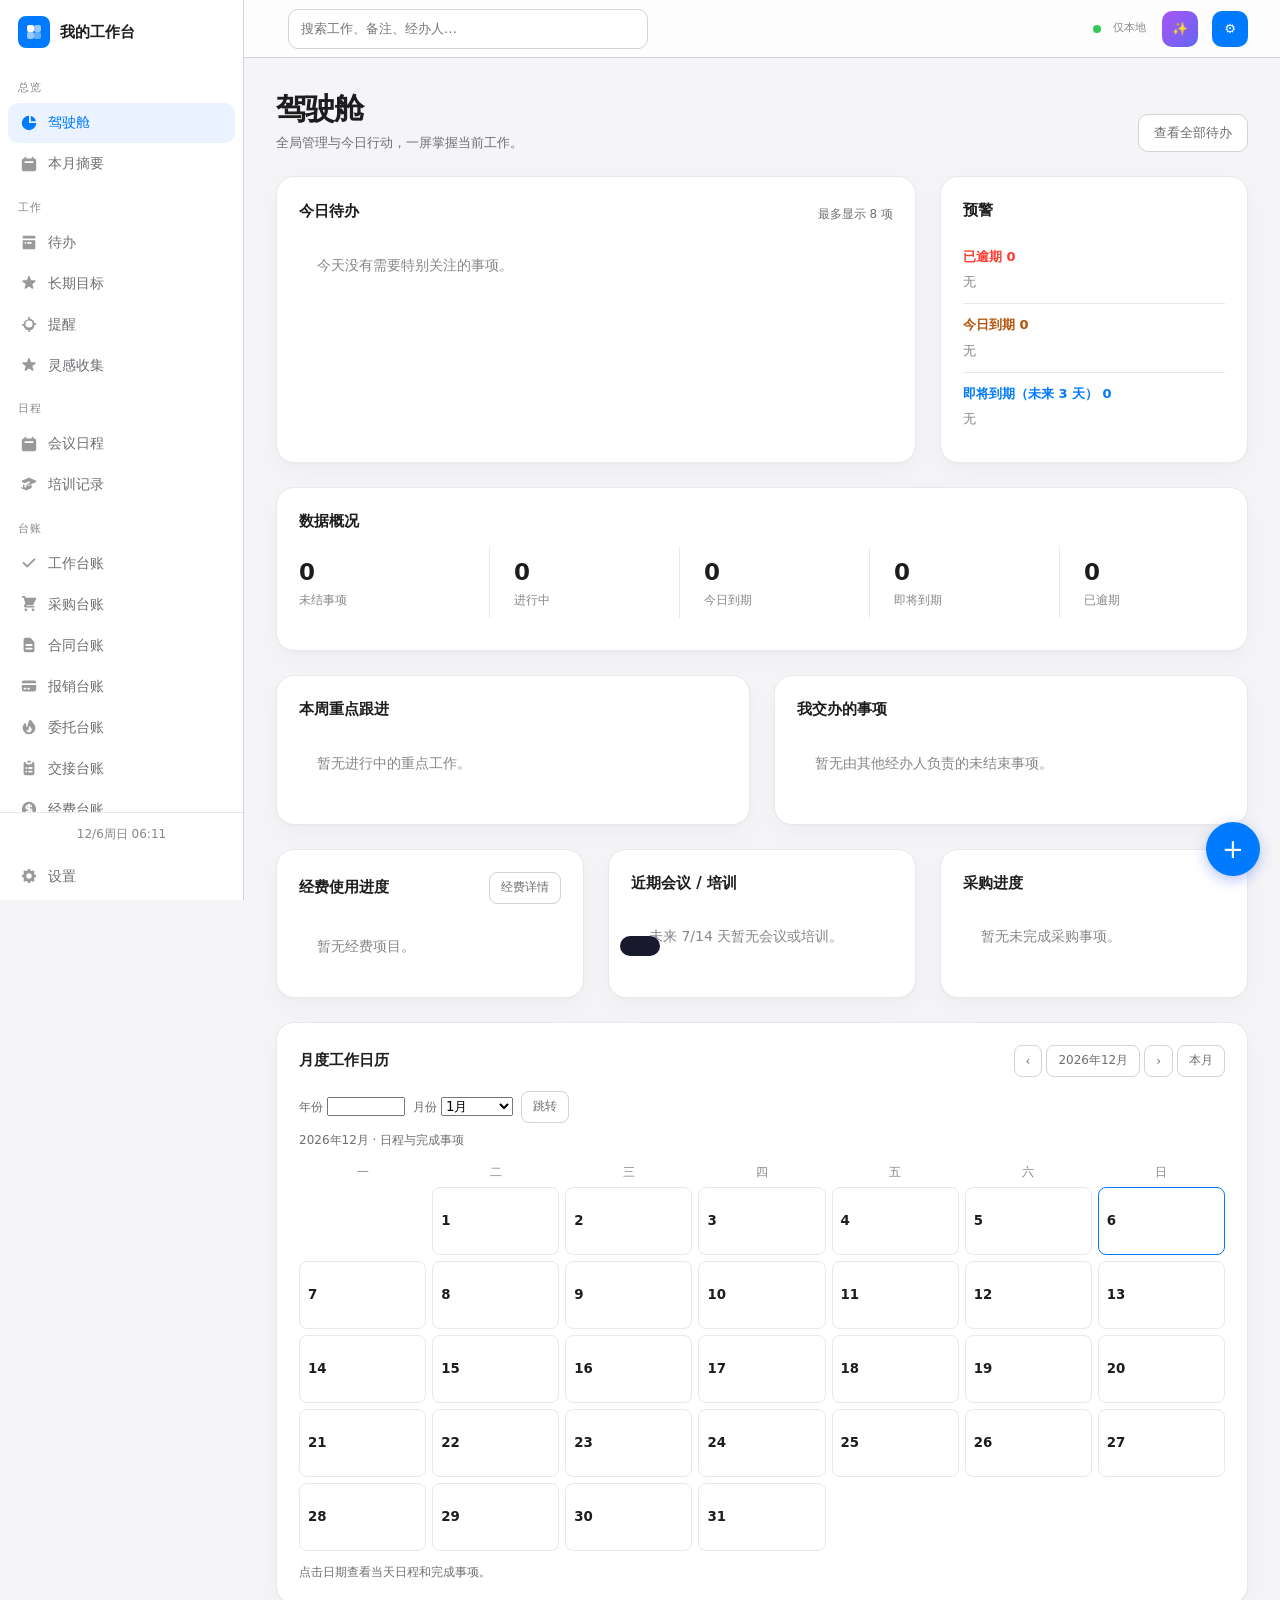
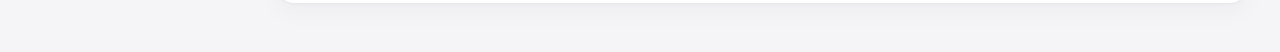
==== index.html @ e1460293 "fix: address configuration acceptance findings" ====
<!DOCTYPE html>
<html lang="zh-CN">
<head>
<meta charset="UTF-8">
<meta name="viewport" content="width=device-width, initial-scale=1.0, maximum-scale=1.0">
<meta name="apple-mobile-web-app-capable" content="yes">
<meta name="apple-mobile-web-app-status-bar-style" content="default">
<meta name="theme-color" content="#3b6bde">
<title>我的工作台</title>
<meta name="description" content="为疾控监督员等公卫基层管理者提供个人工作台——统一管理任务、台账、会议、培训、灵感，消除碎片化工具切换和信息遗漏。">
<link rel="manifest" href="manifest.json">
<link rel="apple-touch-icon" href="icons/icon-192.svg">
<link rel="stylesheet" href="styles/base.css">
<link rel="stylesheet" href="styles/layout.css">
<link rel="stylesheet" href="styles/components.css">
</head>
<body>
<div class="app">

<!-- NAV OVERLAY (mobile) -->
<div class="nav-overlay" id="navOverlay" onclick="closeSidebar()"></div>

<!-- SIDEBAR -->
<aside class="sidebar" id="sidebar">
  <div class="logo">
    <div class="logo-icon">
      <svg width="18" height="18" viewBox="0 0 18 18" fill="none"><rect x="2" y="2" width="7" height="7" rx="2" fill="#fff"/><rect x="9" y="2" width="7" height="7" rx="2" fill="rgba(255,255,255,.6)"/><rect x="2" y="9" width="7" height="7" rx="2" fill="rgba(255,255,255,.6)"/><rect x="9" y="9" width="7" height="7" rx="2" fill="rgba(255,255,255,.4)"/></svg>
    </div>
    <span class="logo-text">我的工作台</span>
  </div>

  <nav style="flex:1;overflow-y:auto;padding-bottom:8px">
    <div class="nav-section">总览</div>
    <div class="nav-item active" onclick="navigate('dashboard',this)">
      <svg class="nav-icon" viewBox="0 0 20 20" fill="currentColor"><path d="M2 10a8 8 0 018-8v8h8a8 8 0 11-16 0z"/><path d="M12 2.252A8.014 8.014 0 0117.748 8H12V2.252z"/></svg>
      驾驶舱
    </div>
    <div class="nav-item" onclick="navigate('monthly-summary',this)">
      <svg class="nav-icon" viewBox="0 0 20 20" fill="currentColor"><path fill-rule="evenodd" d="M6 2a1 1 0 00-1 1v1H4a2 2 0 00-2 2v10a2 2 0 002 2h12a2 2 0 002-2V6a2 2 0 00-2-2h-1V3a1 1 0 10-2 0v1H7V3a1 1 0 00-1-1zm0 5a1 1 0 000 2h8a1 1 0 100-2H6z" clip-rule="evenodd"/></svg>
      本月摘要
    </div>

    <div class="nav-section">工作</div>
    <div class="nav-item" onclick="navigate('待办',this)">
      <svg class="nav-icon" viewBox="0 0 20 20" fill="currentColor"><path fill-rule="evenodd" d="M3 4a1 1 0 011-1h12a1 1 0 011 1v2H3V4zm0 4h14v9a1 1 0 01-1 1H4a1 1 0 01-1-1V8zm3 2a1 1 0 100 2h.01a1 1 0 100-2H6zm3 0a1 1 0 100 2h3a1 1 0 100-2h-3z" clip-rule="evenodd"/></svg>
      待办
      <span class="nav-badge" id="todoActiveCount" style="display:none">0</span>
    </div>
    <div class="nav-item" onclick="navigate('长期目标',this)">
      <svg class="nav-icon" viewBox="0 0 20 20" fill="currentColor"><path d="M9.049 2.927c.3-.921 1.603-.921 1.902 0l1.07 3.292a1 1 0 00.95.69h3.462c.969 0 1.371 1.24.588 1.81l-2.8 2.034a1 1 0 00-.364 1.118l1.07 3.292c.3.921-.755 1.688-1.54 1.118l-2.8-2.034a1 1 0 00-1.175 0l-2.8 2.034c-.784.57-1.838-.197-1.539-1.118l1.07-3.292a1 1 0 00-.364-1.118L2.98 8.72c-.783-.57-.38-1.81.588-1.81h3.461a1 1 0 00.951-.69l1.07-3.292z"/></svg>
      长期目标
      <span class="nav-badge" id="goalActiveCount" style="display:none">0</span>
    </div>
    <div class="nav-item" onclick="navigate('提醒',this)">
      <svg class="nav-icon" viewBox="0 0 20 20" fill="currentColor"><path fill-rule="evenodd" d="M10 2a1 1 0 011 1v1.07a6 6 0 014.93 4.93H17a1 1 0 110 2h-1.07A6 6 0 0111 16.93V18a1 1 0 11-2 0v-1.07A6 6 0 014.07 12H3a1 1 0 110-2h1.07A6 6 0 019 5.07V3a1 1 0 011-1zm0 4a4 4 0 100 8 4 4 0 000-8z" clip-rule="evenodd"/></svg>
      提醒
      <span class="nav-badge" id="remindCount" style="display:none">0</span>
    </div>
    <div class="nav-item" onclick="navigate('inspiration',this)">
      <svg class="nav-icon" viewBox="0 0 20 20" fill="currentColor"><path d="M9.049 2.927c.3-.921 1.603-.921 1.902 0l1.07 3.292a1 1 0 00.95.69h3.462c.969 0 1.371 1.24.588 1.81l-2.8 2.034a1 1 0 00-.364 1.118l1.07 3.292c.3.921-.755 1.688-1.54 1.118l-2.8-2.034a1 1 0 00-1.175 0l-2.8 2.034c-.784.57-1.838-.197-1.539-1.118l1.07-3.292a1 1 0 00-.364-1.118L2.98 8.72c-.783-.57-.38-1.81.588-1.81h3.461a1 1 0 00.951-.69l1.07-3.292z"/></svg>
      灵感收集
    </div>

    <div class="nav-section">日程</div>
    <div class="nav-item" onclick="navigate('meeting',this)">
      <svg class="nav-icon" viewBox="0 0 20 20" fill="currentColor"><path fill-rule="evenodd" d="M6 2a1 1 0 00-1 1v1H4a2 2 0 00-2 2v10a2 2 0 002 2h12a2 2 0 002-2V6a2 2 0 00-2-2h-1V3a1 1 0 10-2 0v1H7V3a1 1 0 00-1-1zm0 5a1 1 0 000 2h8a1 1 0 100-2H6z" clip-rule="evenodd"/></svg>
      会议日程
    </div>
    <div class="nav-item" onclick="navigate('training',this)">
      <svg class="nav-icon" viewBox="0 0 20 20" fill="currentColor"><path d="M10.394 2.08a1 1 0 00-.788 0l-7 3a1 1 0 000 1.84L5.25 8.051a.999.999 0 01.356-.257l4-1.714a1 1 0 11.788 1.838L7.667 9.088l1.94.831a1 1 0 00.787 0l7-3a1 1 0 000-1.838l-7-3zM3.31 9.397L5 10.12v4.102a8.969 8.969 0 00-1.05-.174 1 1 0 01-.89-.987 1 1 0 01.25-.663zM7 12.818v-3.12l2.606 1.116a1 1 0 00.788 0L13 9.698v3.12a1 1 0 01-.606.922l-5 2.143a1 1 0 01-.788 0l-5-2.143a1 1 0 01-.606-.922z" clip-rule="evenodd"/></svg>
      培训记录
    </div>
    <div class="nav-section">台账</div>
    <div class="nav-item" onclick="navigate('todo',this)">
      <svg class="nav-icon" viewBox="0 0 20 20" fill="currentColor"><path fill-rule="evenodd" d="M16.707 5.293a1 1 0 010 1.414l-8 8a1 1 0 01-1.414 0l-4-4a1 1 0 011.414-1.414L8 12.586l7.293-7.293a1 1 0 011.414 0z" clip-rule="evenodd"/></svg>
      工作台账
      <span class="nav-badge" id="todoCount" style="display:none">0</span>
    </div>
    <div class="nav-item" onclick="navigate('purchase',this)">
      <svg class="nav-icon" viewBox="0 0 20 20" fill="currentColor"><path d="M3 1a1 1 0 000 2h1.22l.305 1.222a.997.997 0 00.01.042l1.358 5.43-.893.892C3.74 11.846 4.632 14 6.414 14H15a1 1 0 000-2H6.414l1-1H14a1 1 0 00.894-.553l3-6A1 1 0 0017 3H6.28l-.31-1.243A1 1 0 005 1H3zM16 16.5a1.5 1.5 0 11-3 0 1.5 1.5 0 013 0zM6.5 18a1.5 1.5 0 100-3 1.5 1.5 0 000 3z"/></svg>
      采购台账
    </div>
    <div class="nav-item" onclick="navigate('contract',this)">
      <svg class="nav-icon" viewBox="0 0 20 20" fill="currentColor"><path fill-rule="evenodd" d="M4 4a2 2 0 012-2h4.586A2 2 0 0112 2.586L15.414 6A2 2 0 0116 7.414V16a2 2 0 01-2 2H6a2 2 0 01-2-2V4zm2 6a1 1 0 011-1h6a1 1 0 110 2H7a1 1 0 01-1-1zm1 3a1 1 0 100 2h6a1 1 0 100-2H7z" clip-rule="evenodd"/></svg>
      合同台账
    </div>
    <div class="nav-item" onclick="navigate('expense',this)">
      <svg class="nav-icon" viewBox="0 0 20 20" fill="currentColor"><path d="M4 4a2 2 0 00-2 2v1h16V6a2 2 0 00-2-2H4z"/><path fill-rule="evenodd" d="M18 9H2v5a2 2 0 002 2h12a2 2 0 002-2V9zM4 13a1 1 0 011-1h1a1 1 0 110 2H5a1 1 0 01-1-1zm5-1a1 1 0 100 2h1a1 1 0 100-2H9z" clip-rule="evenodd"/></svg>
      报销台账
    </div>
    <div class="nav-item" onclick="navigate('agency',this)">
      <svg class="nav-icon" viewBox="0 0 20 20" fill="currentColor"><path fill-rule="evenodd" d="M12.395 2.553a1 1 0 00-1.45-.385c-.345.23-.614.558-.822.88-.214.33-.403.713-.57 1.116-.334.804-.614 1.768-.84 2.734a31.365 31.365 0 00-.613 3.58 2.64 2.64 0 01-.945-1.067c-.328-.68-.398-1.534-.398-2.654A1 1 0 005.05 6.05 6.981 6.981 0 003 11a7 7 0 1011.95-4.95c-.592-.591-.98-.985-1.348-1.467-.363-.476-.724-1.063-1.207-2.03zM12.12 15.12A3 3 0 017 13s.879.5 2.5.5c0-1 .5-4 1.25-4.5.5 1 .786 1.293 1.371 1.879A2.99 2.99 0 0113 13a2.99 2.99 0 01-.879 2.121z" clip-rule="evenodd"/></svg>
      委托台账
    </div>
    <div class="nav-item" onclick="navigate('handover',this)">
      <svg class="nav-icon" viewBox="0 0 20 20" fill="currentColor"><path d="M9 2a1 1 0 000 2h2a1 1 0 100-2H9z"/><path fill-rule="evenodd" d="M4 5a2 2 0 012-2 3 3 0 003 3h2a3 3 0 003-3 2 2 0 012 2v11a2 2 0 01-2 2H6a2 2 0 01-2-2V5zm3 4a1 1 0 000 2h.01a1 1 0 100-2H7zm3 0a1 1 0 000 2h3a1 1 0 100-2h-3zm-3 4a1 1 0 100 2h.01a1 1 0 100-2H7zm3 0a1 1 0 100 2h3a1 1 0 100-2h-3z" clip-rule="evenodd"/></svg>
      交接台账
    </div>
    <div class="nav-item" onclick="navigate('fund',this)">
      <svg class="nav-icon" viewBox="0 0 20 20" fill="currentColor"><path d="M8.433 7.418c.155-.103.346-.196.567-.267v1.698a2.305 2.305 0 01-.567-.267C8.07 8.34 8 8.114 8 8c0-.114.07-.34.433-.582zM11 12.849v-1.698c.22.071.412.164.567.267.364.243.433.468.433.582 0 .114-.07.34-.433.582a2.305 2.305 0 01-.567.267z"/><path fill-rule="evenodd" d="M10 18a8 8 0 100-16 8 8 0 000 16zm1-13a1 1 0 10-2 0v.092a4.535 4.535 0 00-1.676.662C6.602 6.234 6 7.009 6 8c0 .99.602 1.765 1.324 2.246.48.32 1.054.545 1.676.662v1.941c-.391-.127-.68-.317-.843-.504a1 1 0 10-1.51 1.31c.562.649 1.413 1.076 2.353 1.253V15a1 1 0 102 0v-.092a4.535 4.535 0 001.676-.662C13.398 13.766 14 12.991 14 12c0-.99-.602-1.765-1.324-2.246A4.535 4.535 0 0011 9.092V7.151c.391.127.68.317.843.504a1 1 0 101.51-1.31c-.562-.649-1.413-1.076-2.353-1.253V5z" clip-rule="evenodd"/></svg>
      经费台账
    </div>
    <div class="nav-section">管理</div>
    <div class="nav-item" onclick="navigate('config',this)">
      <svg class="nav-icon" viewBox="0 0 20 20" fill="currentColor"><path d="M3 4h14v2H3zm0 5h14v2H3zm0 5h14v2H3z"/><circle cx="7" cy="5" r="2" fill="white"/><circle cx="13" cy="10" r="2" fill="white"/><circle cx="9" cy="15" r="2" fill="white"/></svg>
      配置
    </div>
  </nav>

  <div class="sidebar-footer" id="clockDisplay">加载中…</div>
  <div class="nav-item" onclick="openModal('settingsModal')" style="margin-bottom:4px">
    <svg class="nav-icon" viewBox="0 0 20 20" fill="currentColor"><path fill-rule="evenodd" d="M11.49 3.17c-.38-1.56-2.6-1.56-2.98 0a1.532 1.532 0 01-2.286.948c-1.372-.836-2.942.734-2.106 2.106.54.886.061 2.042-.947 2.287-1.561.379-1.561 2.6 0 2.978a1.532 1.532 0 01.947 2.287c-.836 1.372.734 2.942 2.106 2.106a1.532 1.532 0 012.287.947c.379 1.561 2.6 1.561 2.978 0a1.533 1.533 0 012.287-.947c1.372.836 2.942-.734 2.106-2.106a1.533 1.533 0 01.947-2.287c1.561-.379 1.561-2.6 0-2.978a1.532 1.532 0 01-.947-2.287c.836-1.372-.734-2.942-2.106-2.106a1.532 1.532 0 01-2.287-.947zM10 13a3 3 0 100-6 3 3 0 000 6z" clip-rule="evenodd"/></svg>
    设置
  </div>
</aside>

<!-- MAIN -->
<div class="main">
  <header class="topbar">
    <button class="menu-btn" onclick="toggleSidebar()" id="menuBtn">
      <svg width="20" height="20" viewBox="0 0 20 20" fill="currentColor"><path fill-rule="evenodd" d="M3 5a1 1 0 011-1h12a1 1 0 110 2H4a1 1 0 01-1-1zm0 5a1 1 0 011-1h12a1 1 0 110 2H4a1 1 0 01-1-1zm0 5a1 1 0 011-1h12a1 1 0 110 2H4a1 1 0 01-1-1z" clip-rule="evenodd"/></svg>
    </button>
    <span class="page-title" id="pageTitle">驾驶舱</span>
    <div class="global-search-wrap">
      <input id="globalSearch" class="form-control" placeholder="搜索工作、备注、经办人…" oninput="renderGlobalSearch()" onkeydown="if(event.key==='Escape'){this.value='';renderGlobalSearch()}">
      <div id="globalSearchResults" class="global-search-results" style="display:none"></div>
    </div>
    <div class="topbar-right">
      <span class="sync-dot sync-ok" id="syncDot" title="同步状态" style="margin-right:4px"></span>
      <span style="font-size:11px;color:var(--color-text3);margin-right:8px" id="syncLabel">就绪</span>
      <div class="avatar" title="智能录入" onclick="openSmartModal()" style="background:linear-gradient(135deg,#a855f7,#6366f1);margin-right:6px">✨</div>
      <div class="avatar" title="导出数据 &amp; 设置" onclick="openModal('settingsModal')">⚙</div>
    </div>
  </header>

  <div class="page-content">

    <!-- Backup reminder -->
    <div class="backup-banner" id="backupBanner">
      <span>⏰ 已经 <strong id="backupDays">7</strong> 天没有备份数据了，建议导出备份防止数据丢失。</span>
      <button class="btn btn-sm btn-primary" onclick="doBackup()">立即备份</button>
      <button class="btn btn-sm btn-outline" onclick="dismissBackup()">稍后</button>
    </div>

    <!-- ====== DASHBOARD PAGE (全时驾驶舱 - 默认首页) ====== -->
    <div class="page active" id="page-dashboard">
      <div class="section-header" style="margin-bottom:16px">
        <span style="font-size:16px;font-weight:600">驾驶舱 总揽</span>
        <span style="font-size:11px;color:var(--color-text3)">全部时间数据汇总</span>
      </div>

      <!-- Row 1: KPI 指标块 -->
      <div class="dash-kpi-row" id="dashboardMetrics" style="display:flex;gap:12px;margin-bottom:20px"></div>

      <!-- Row 2: 工作记录 - 3卡片 -->
      <div class="grid-3" style="margin-bottom:16px">
        <div class="card" id="dashKeyCard">
          <div class="card-header" style="margin-bottom:10px">
            <span class="card-title">⭐ 重点工作</span>
            <button class="btn btn-sm btn-outline" onclick="navigate('todo')">查看</button>
          </div>
          <div id="dashKeyTasks"></div>
        </div>
        <div class="card" id="dashPendingCard">
          <div class="card-header" style="margin-bottom:10px">
            <span class="card-title">📋 待办工作</span>
            <button class="btn btn-sm btn-outline" onclick="navigate('todo')">查看</button>
          </div>
          <div id="dashPendingTasks"></div>
        </div>
        <div class="card" id="dashRecurringCard">
          <div class="card-header" style="margin-bottom:10px">
            <span class="card-title">🔄 周期工作</span>
            <button class="btn btn-sm btn-outline" onclick="navigate('todo')">查看</button>
          </div>
          <div id="dashRecurringTasks"></div>
        </div>
      </div>

      <!-- v1.4 Row: 统一台账状态总览 -->
      <div class="card" id="dashV14" style="margin-bottom:16px">
        <div class="card-header" style="margin-bottom:10px">
          <span class="card-title">🧭 v1.4 台账总览</span>
          <button class="btn btn-sm btn-outline" onclick="navigate('待办')">进入待办</button>
        </div>
        <div id="dashV14Inner"></div>
      </div>

    <!-- Row 3: 台账总览 - 4独立板块 -->
    <div class="dash-ledger-row" style="display:flex;gap:12px;margin-bottom:16px;flex-wrap:wrap">
      <div class="card" style="flex:1;min-width:150px" id="dashLgContract" onclick="navigate('contract')">
        <div id="dashLgContractInner"></div>
      </div>
      <div class="card" style="flex:1;min-width:150px" id="dashLgPurchase" onclick="navigate('purchase')">
        <div id="dashLgPurchaseInner"></div>
      </div>
      <div class="card" style="flex:1;min-width:150px" id="dashLgExpense" onclick="navigate('expense')">
        <div id="dashLgExpenseInner"></div>
      </div>
      <div class="card" style="flex:1;min-width:150px" id="dashLgAgency" onclick="navigate('agency')">
        <div id="dashLgAgencyInner"></div>
      </div>
    </div>

      <!-- Row 4: 经费预算进度 | 会议+培训 (两栏) -->
      <div class="grid-2" style="margin-bottom:16px">
        <div class="card">
          <div class="card-header">
            <span class="card-title">💰 经费预算进度</span>
            <button class="btn btn-sm btn-outline" onclick="navigate('fund')">进入</button>
          </div>
          <div id="dashboardFunds"></div>
        </div>
        <div class="card">
          <div class="card-header">
            <span class="card-title">📅 会议日程 · 🎓 培训学分</span>
            <div style="display:flex;gap:4px">
              <button class="btn btn-sm btn-outline" onclick="navigate('meeting')">会议</button>
              <button class="btn btn-sm btn-outline" onclick="navigate('training')">培训</button>
            </div>
          </div>
          <div id="dashboardMeetingTraining"></div>
        </div>
      </div>

      <!-- Row 5: 灵感 -->
      <div class="card">
        <div class="card-header">
          <span class="card-title">💡 灵感</span>
          <button class="btn btn-sm btn-outline" onclick="navigate('inspiration')">查看全部</button>
        </div>
        <div id="dashboardInspirations"></div>
      </div>
    </div>

    <!-- ====== MONTHLY SUMMARY PAGE (本月摘要 - 可配置日期范围) ====== -->
    <div class="page" id="page-monthly-summary">
      <div class="section-header" style="margin-bottom:16px;display:flex;flex-wrap:wrap;gap:8px;align-items:center">
        <div class="date-range-selector" style="display:flex;align-items:center;gap:8px;flex-wrap:wrap">
          <div class="preset-group">
            <button class="preset-btn active" data-preset="current-month" onclick="applyDatePreset('current-month',this)">本月</button>
            <button class="preset-btn" data-preset="last-month" onclick="applyDatePreset('last-month',this)">上月</button>
            <button class="preset-btn" data-preset="current-quarter" onclick="applyDatePreset('current-quarter',this)">本季</button>
            <button class="preset-btn" data-preset="current-year" onclick="applyDatePreset('current-year',this)">本年</button>
            <button class="preset-btn" data-preset="custom" onclick="applyDatePreset('custom',this)">自定义</button>
          </div>
          <div class="custom-date-range" id="customDateRange" style="display:none;align-items:center;gap:6px;">
            <input type="date" id="summaryStartDate" class="date-input date-input-sm" onchange="onCustomDateChange()">
            <span style="color:var(--color-text3)">至</span>
            <input type="date" id="summaryEndDate" class="date-input date-input-sm" onchange="onCustomDateChange()">
            <button class="btn btn-sm btn-outline" onclick="refreshSummary()" style="margin-left:4px">查询</button>
          </div>
          <span id="summaryRangeLabel" style="font-size:13px;font-weight:600;color:var(--color-text);margin-left:4px">2026年6月</span>
        </div>
      </div>

      <!-- 统计指标卡片 -->
      <div class="grid-4 dash-metrics grid-2" style="margin-bottom:20px" id="summaryMetrics"></div>

      <!-- 任务概况 + 堵点卡点 -->
      <div class="grid-2" style="margin-bottom:16px">
        <div class="card">
          <div class="card-header">
            <span class="card-title">📋 范围任务概况</span>
            <button class="btn btn-sm btn-outline" onclick="toggleSummaryDetail('taskDetail')" id="btnTaskToggle">展开明细</button>
          </div>
          <div id="summaryTaskOverview"></div>
          <div id="summaryTaskDetail" style="display:none;margin-top:12px;border-top:1px solid var(--color-border);padding-top:12px"></div>
        </div>
        <div class="card">
          <div class="card-header">
            <span class="card-title">🚧 堵点卡点汇总</span>
          </div>
          <div id="summaryBlockers"></div>
        </div>
      </div>

      <!-- 台账汇总 -->
      <div class="card" style="margin-bottom:16px">
        <div class="card-header">
          <span class="card-title">💰 台账汇总</span>
          <span style="font-size:11px;color:var(--color-text3)">合同 · 采购 · 报销 · 交接 · 经费</span>
        </div>
        <div id="summaryLedger"></div>
      </div>

      <!-- 会议 + 培训 -->
      <div class="grid-2" style="margin-bottom:16px">
        <div class="card">
          <div class="card-header">
            <span class="card-title">📅 范围会议</span>
            <button class="btn btn-sm btn-outline" onclick="toggleSummaryDetail('meetingDetail')" id="btnMeetingToggle">展开明细</button>
          </div>
          <div id="summaryMeeting"></div>
          <div id="summaryMeetingDetail" style="display:none;margin-top:12px;border-top:1px solid var(--color-border);padding-top:12px"></div>
        </div>
        <div class="card">
          <div class="card-header">
            <span class="card-title">🎓 范围培训</span>
            <button class="btn btn-sm btn-outline" onclick="toggleSummaryDetail('trainingDetail')" id="btnTrainingToggle">展开明细</button>
          </div>
          <div id="summaryTraining"></div>
          <div id="summaryTrainingDetail" style="display:none;margin-top:12px;border-top:1px solid var(--color-border);padding-top:12px"></div>
        </div>
      </div>

      <!-- 下期计划 -->
      <div class="card">
        <div class="card-header">
          <span class="card-title">📆 下期计划</span>
          <span style="font-size:11px;color:var(--color-text3)" id="summaryNextMonthLabel">截止日期在下一周期的任务</span>
        </div>
        <div id="summaryNextMonthPlan"></div>
      </div>
    </div>

    <!-- ====== TODO PAGE ====== -->
    <div class="page" id="page-todo">
      <div class="section-header">
        <div style="display:flex;gap:2px;background:var(--color-bg2);padding:3px;border-radius:var(--radius);flex:1;max-width:420px;min-width:0">
          <button class="todo-tab active" data-tab="record">已结束工作<span class="tab-count" id="tabCount-record">0</span></button>
        </div>
        <button class="filter-toggle" onclick="toggleFilterPanel('todo')" id="todoFilterToggle">🔍 筛选<span class="filter-badge" id="todoFilterBadge" style="display:none">0</span></button>
      </div>
      <div class="filter-panel collapsed" id="todoFilterPanel">
        <div class="filter-grid">
          <div class="filter-item">
            <label>名称</label>
            <input id="todoF_name" placeholder="名称关键词..." oninput="applyTodoFilter()">
          </div>
          <div class="filter-item">
            <label>类型</label>
            <select id="todoF_type" onchange="applyTodoFilter()">
              <option value="">全部类型</option>
              <option value="key">重点工作</option>
              <option value="recurring">周期工作</option>
            </select>
          </div>
          <div class="filter-item">
            <label>状态</label>
            <select id="todoF_status" onchange="applyTodoFilter()">
              <option value="">全部状态</option>
              <option value="已完成">已完成</option>
              <option value="已关闭">已关闭</option>
            </select>
          </div>
          <div class="filter-item">
            <label>优先级</label>
            <select id="todoF_priority" onchange="applyTodoFilter()">
              <option value="">全部</option>
              <option value="重要且紧急">重要且紧急</option>
              <option value="重要不紧急">重要不紧急</option>
              <option value="紧急不重要">紧急不重要</option>
              <option value="不重要不紧急">不重要不紧急</option>
            </select>
          </div>
          <div class="filter-item">
            <label>类别</label>
            <div style="flex:1;position:relative">
              <div class="multi-select" id="todoF_catSelect" onclick="toggleMultiSelect('todoF_catSelect')" style="font-size:12px;padding:4px 6px">
                <span class="multi-select-placeholder" id="todoF_catPlaceholder">选择类别</span><span class="multi-select-arrow">▾</span>
              </div>
              <div class="multi-dropdown" id="todoF_catDropdown">
                <input class="config-choice-search" id="todoF_catSearch" placeholder="搜索类别" oninput="renderMultiOptions('todoF_cat')" onclick="event.stopPropagation()">
                <div class="multi-dropdown-list" id="todoF_catList"></div>
              </div>
            </div>
          </div>
          <div class="filter-item">
            <label>来源</label>
            <div style="flex:1;position:relative">
              <div class="multi-select" id="todoF_srcSelect" onclick="toggleMultiSelect('todoF_srcSelect')" style="font-size:12px;padding:4px 6px">
                <span class="multi-select-placeholder" id="todoF_srcPlaceholder">选择来源</span><span class="multi-select-arrow">▾</span>
              </div>
              <div class="multi-dropdown" id="todoF_srcDropdown">
                <input class="config-choice-search" id="todoF_srcSearch" placeholder="搜索来源" oninput="renderMultiOptions('todoF_src')" onclick="event.stopPropagation()">
                <div class="multi-dropdown-list" id="todoF_srcList"></div>
              </div>
            </div>
          </div>
          <div class="filter-item">
            <label>下发日期</label>
            <div class="filter-range">
              <input type="date" id="todoF_issueFrom" onchange="applyTodoFilter()">
              <span class="range-sep">至</span>
              <input type="date" id="todoF_issueTo" onchange="applyTodoFilter()">
            </div>
          </div>
          <div class="filter-item">
            <label>截止日期</label>
            <div class="filter-range">
              <input type="date" id="todoF_deadlineFrom" onchange="applyTodoFilter()">
              <span class="range-sep">至</span>
              <input type="date" id="todoF_deadlineTo" onchange="applyTodoFilter()">
            </div>
          </div>
          <div class="filter-item">
            <label>完成日期</label>
            <div class="filter-range">
              <input type="date" id="todoF_doneFrom" onchange="applyTodoFilter()">
              <span class="range-sep">至</span>
              <input type="date" id="todoF_doneTo" onchange="applyTodoFilter()">
            </div>
          </div>
        </div>
        <div class="filter-actions-bottom">
          <span style="flex:1;color:var(--color-text3);font-size:11px" id="todoFilterCount"></span>
          <button class="btn btn-sm btn-outline" onclick="resetTodoFilter()">重置</button>
          <button class="btn btn-sm btn-outline" onclick="toggleFilterPanel('todo')">收起筛选 ▲</button>
          <div class="export-wrap">
            <button class="btn btn-sm btn-outline" onclick="document.getElementById('exportDropdown').classList.toggle('open');event.stopPropagation()">📥 导出 ▾</button>
            <div class="export-dropdown" id="exportDropdown">
              <button onclick="exportTodos('all');document.getElementById('exportDropdown').classList.remove('open')">导出全部数据</button>
              <button onclick="exportTodos('current');document.getElementById('exportDropdown').classList.remove('open')">导出当前筛选结果</button>
              <button onclick="exportTodos('page');document.getElementById('exportDropdown').classList.remove('open')">导出当前页面</button>
            </div>
          </div>
        </div>
      </div>
      <div class="todo-tab-content" id="todoTabContent"></div>
    </div>

    <!-- ====== INSPIRATION PAGE ====== -->
    <div class="page" id="page-inspiration">
      <div class="section-header">
        <div class="search-wrap">
          <svg width="14" height="14" viewBox="0 0 20 20" fill="#9ca3af"><path fill-rule="evenodd" d="M8 4a4 4 0 100 8 4 4 0 000-8zM2 8a6 6 0 1110.89 3.476l4.817 4.817a1 1 0 01-1.414 1.414l-4.816-4.816A6 6 0 012 8z" clip-rule="evenodd"/></svg>
          <input class="search-input" id="inspSearch" placeholder="搜索灵感…" oninput="renderInspiration()">
        </div>
      </div>
      <div id="inspTagFilter" class="tag-filter"></div>
      <div class="insp-status-filter" style="display:flex;gap:4px;margin-bottom:12px;font-size:12px">
        <button class="insp-status-btn active" data-status="active" onclick="filterInspStatus('active',this)" style="padding:3px 12px;border-radius:var(--radius-sm);border:1px solid var(--color-border);background:transparent;cursor:pointer;font-family:inherit;transition:.15s">✨ 当前灵感</button>
        <button class="insp-status-btn" data-status="archived" onclick="filterInspStatus('archived',this)" style="padding:3px 12px;border-radius:var(--radius-sm);border:1px solid var(--color-border);background:transparent;cursor:pointer;font-family:inherit;transition:.15s">📦 已归档</button>
        <button class="insp-status-btn" data-status="abandoned" onclick="filterInspStatus('abandoned',this)" style="padding:3px 12px;border-radius:var(--radius-sm);border:1px solid var(--color-border);background:transparent;cursor:pointer;font-family:inherit;transition:.15s">🗑 已放弃</button>
        <button class="insp-status-btn" data-status="all" onclick="filterInspStatus('all',this)" style="padding:3px 12px;border-radius:var(--radius-sm);border:1px solid var(--color-border);background:transparent;cursor:pointer;font-family:inherit;transition:.15s">全部</button>
      </div>
      <div class="insp-grid" id="inspList"></div>
    </div>

    <!-- ====== QUICK NOTES (速记箱) PAGE ====== -->
    <div class="page" id="page-quick">
      <div class="section-header">
        <div class="section-header-right">
          <div class="seg-control" style="display:flex;gap:4px">
            <button class="insp-status-btn active" data-qv="inbox" onclick="switchQuickView('inbox',this)">📥 收件箱 <span id="quickInboxCount"></span></button>
            <button class="insp-status-btn" data-qv="archived" onclick="switchQuickView('archived',this)">📦 已归档</button>
          </div>
        </div>
      </div>
      <div id="quickList" class="insp-grid"></div>
    </div>

    <!-- ====== 待办 PAGE (v1.4 跨七台账活跃态视图) ====== -->
    <div class="page" id="page-待办">
      <div class="v16-content-header">
        <div><h1>待办</h1><p id="todoActiveSummary">当前需要继续推进的事项。</p></div>
      </div>
      <div class="v16-tool-row" id="todoLedgerTabs" aria-label="待办所属板块"></div>
      <div class="section-header v16-subheader">
        <div class="section-header-right">
          <span class="section-note">按所属板块查看，状态、整理和删除仍使用原有业务数据。</span>
        </div>
      </div>
      <div id="reminderBanner" style="display:none"></div>
      <div id="todoActiveList"></div>
    </div>

    <!-- ====== 长期目标 PAGE (v1.4：从待办独立出来) ====== -->
    <div class="page" id="page-长期目标">
      <div class="v16-content-header">
        <div><h1>长期目标</h1><p id="goalSummary">独立长期目标，不等同于跨月推进的普通工作。</p></div>
      </div>
      <div id="goalList" class="goal-list"></div>
    </div>

    <!-- ====== REMIND PAGE (v1.4 提醒中心) ====== -->
    <div class="page" id="page-提醒">
      <div class="section-header">
        <div class="section-header-right">
          <button class="btn btn-outline btn-sm" onclick="requestNotifyPermission()" id="remindPermBtn">开启桌面通知</button>
          <button class="btn btn-primary btn-sm" onclick="checkReminders(true)">立即检查</button>
        </div>
      </div>
      <div id="remindList"></div>
    </div>

    <!-- ====== CONTRACT PAGE ====== -->
    <div class="page" id="page-contract">
      <div class="section-header">
        <div class="section-header-right">
          <button class="filter-toggle" onclick="toggleFilterPanel('contract')" id="contractFilterToggle">筛选<span class="filter-badge" id="contractFilterBadge" style="display:none">0</span></button>
          <button class="btn btn-sm btn-outline" onclick="exportModuleCSV('contract')">导出</button>
        </div>
      </div>
      <div class="filter-panel collapsed" id="contractFilterPanel">
        <div class="filter-grid">
          <div class="filter-item">
            <label>名称</label>
            <input placeholder="合同名称/编号..." id="contractF_name" oninput="applyContractFilter()">
          </div>
          <div class="filter-item">
            <label>对方单位</label>
            <input placeholder="输入或选择签约方..." id="contractF_party" list="contractF_partyOptions" oninput="applyContractFilter()"><datalist id="contractF_partyOptions"></datalist>
          </div>
          <div class="filter-item">
            <label>状态</label>
            <select id="contractF_status" onchange="applyContractFilter()">
              <option value="">全部</option>
              <option value="未开始">未开始</option><option value="进行中">进行中</option>
              <option value="已完成">已完成</option>
              <option value="已关闭">已关闭</option>
            </select>
          </div>
          <div class="filter-item">
            <label>金额</label>
            <div class="filter-range">
              <input type="number" placeholder="最低" id="contractF_amtMin" oninput="applyContractFilter()">
              <span class="range-sep">至</span>
              <input type="number" placeholder="最高" id="contractF_amtMax" oninput="applyContractFilter()">
            </div>
          </div>
          <div class="filter-item">
            <label>签署日期</label>
            <div class="filter-range">
              <input type="date" id="contractF_signFrom" onchange="applyContractFilter()">
              <span class="range-sep">至</span>
              <input type="date" id="contractF_signTo" onchange="applyContractFilter()">
            </div>
          </div>
          <div class="filter-item">
            <label>到期日期</label>
            <div class="filter-range">
              <input type="date" id="contractF_expFrom" onchange="applyContractFilter()">
              <span class="range-sep">至</span>
              <input type="date" id="contractF_expTo" onchange="applyContractFilter()">
            </div>
          </div>
        </div>
        <div class="filter-actions-bottom">
          <span style="flex:1;color:var(--color-text3);font-size:11px" id="contractFilterCount"></span>
          <button class="btn btn-sm btn-outline" onclick="resetContractFilter()">重置</button>
          <button class="btn btn-sm btn-outline" onclick="toggleFilterPanel('contract')">收起筛选 ▲</button>
        </div>
      </div>
      <div id="contractStats"></div>
      <div class="card" style="padding:0">
        <div class="table-wrap">
          <table>
            <thead><tr><th>合同名称</th><th>类别</th><th>对方单位</th><th>金额</th><th>签署日期</th><th>到期日期</th><th>状态</th><th>操作</th></tr></thead>
            <tbody id="contractTable"></tbody>
          </table>
        </div>
      </div>
    </div>

    <!-- ====== PURCHASE PAGE ====== -->
    <div class="page" id="page-purchase">
      <div class="section-header">
        <div class="section-header-right">
          <button class="filter-toggle" onclick="toggleFilterPanel('purchase')" id="purchaseFilterToggle">筛选<span class="filter-badge" id="purchaseFilterBadge" style="display:none">0</span></button>
          <button class="btn btn-sm btn-outline" onclick="exportModuleCSV('purchase')">导出</button>
        </div>
      </div>
      <div class="filter-panel collapsed" id="purchaseFilterPanel">
        <div class="filter-grid">
          <div class="filter-item">
            <label>名称</label>
            <input placeholder="采购名称..." id="purchaseF_name" oninput="applyPurchaseFilter()">
          </div>
          <div class="filter-item">
            <label>供应商</label>
            <input placeholder="输入或选择采购对象..." id="purchaseF_supplier" list="purchaseF_supplierOptions" oninput="applyPurchaseFilter()"><datalist id="purchaseF_supplierOptions"></datalist>
          </div>
          <div class="filter-item">
            <label>状态</label>
            <select id="purchaseF_status" onchange="applyPurchaseFilter()">
              <option value="">全部</option>
              <option value="未开始">未开始</option><option value="进行中">进行中</option><option value="已完成">已完成</option><option value="已关闭">已关闭</option>
            </select>
          </div>
          <div class="filter-item">
            <label>金额</label>
            <div class="filter-range">
              <input type="number" placeholder="最低" id="purchaseF_amtMin" oninput="applyPurchaseFilter()">
              <span class="range-sep">至</span>
              <input type="number" placeholder="最高" id="purchaseF_amtMax" oninput="applyPurchaseFilter()">
            </div>
          </div>
          <div class="filter-item">
            <label>申请日期</label>
            <div class="filter-range">
              <input type="date" id="purchaseF_dateFrom" onchange="applyPurchaseFilter()">
              <span class="range-sep">至</span>
              <input type="date" id="purchaseF_dateTo" onchange="applyPurchaseFilter()">
            </div>
          </div>
        </div>
        <div class="filter-actions-bottom">
          <span style="flex:1;color:var(--color-text3);font-size:11px" id="purchaseFilterCount"></span>
          <button class="btn btn-sm btn-outline" onclick="resetPurchaseFilter()">重置</button>
          <button class="btn btn-sm btn-outline" onclick="toggleFilterPanel('purchase')">收起筛选 ▲</button>
        </div>
      </div>
      <div id="purchaseStats"></div>
      <div class="card" style="padding:0">
        <div class="table-wrap">
          <table>
            <thead><tr><th>采购名称</th><th>分类</th><th>供应商</th><th>金额</th><th>申请日期</th><th>状态</th><th>备注</th><th>操作</th></tr></thead>
            <tbody id="purchaseTable"></tbody>
          </table>
        </div>
      </div>
    </div>

    <!-- ====== MEETING PAGE ====== -->
    <div class="page" id="page-meeting">
      <div class="v16-content-header">
        <div><h1>会议日程</h1><p>以列表方式浏览、搜索和管理会议记录。</p></div>
        <div style="display:flex;gap:6px">
          <button class="btn btn-sm btn-outline" onclick="exportModuleCSV('meeting')">导出</button>
        </div>
      </div>
      <!-- 会议列表 -->
      <div class="v16-tool-row">
        <span class="v16-list-title">会议列表</span>
        <div style="display:flex;gap:6px">
          <select id="meetingF_type" onchange="renderMeetings()" style="font-size:12px;padding:4px 8px;border:1px solid var(--color-border);border-radius:6px">
            <option value="">全部类型</option>
            <option value="线上">线上</option>
            <option value="线下">线下</option>
            <option value="混合">混合</option>
          </select>
          <input placeholder="搜索…" id="meetingF_search" oninput="renderMeetings()" style="font-size:12px;padding:4px 8px;border:1px solid var(--color-border);border-radius:6px;width:140px">
        </div>
      </div>
      <div id="meetingList"></div>
    </div>

    <!-- ====== TRAINING PAGE ====== -->
    <div class="page" id="page-training">
      <div class="section-header">
        <span style="font-size:16px;font-weight:600">📚 培训记录</span>
        <div style="display:flex;gap:6px">
          <button class="btn btn-sm btn-outline" onclick="exportModuleCSV('training')">导出</button>
        </div>
      </div>
      <!-- 筛选 -->
      <div style="display:flex;gap:8px;margin-bottom:12px;flex-wrap:wrap;align-items:center">
        <select id="trainingF_cat" onchange="renderTrainings()" style="font-size:12px;padding:4px 8px;border:1px solid var(--color-border);border-radius:6px">
          <option value="">全部分类</option>
          <option value="业务培训">业务培训</option>
          <option value="继续教育">继续教育</option>
          <option value="党建学习">党建学习</option>
          <option value="其他">其他</option>
        </select>
        <select id="trainingF_type" onchange="renderTrainings()" style="font-size:12px;padding:4px 8px;border:1px solid var(--color-border);border-radius:6px">
          <option value="">全部类型</option>
          <option value="线上">线上</option>
          <option value="线下">线下</option>
          <option value="混合">混合</option>
        </select>
        <input placeholder="搜索…" id="trainingF_search" oninput="renderTrainings()" style="font-size:12px;padding:4px 8px;border:1px solid var(--color-border);border-radius:6px;width:140px">
        <label style="font-size:11px;color:var(--color-text3);margin-left:auto;display:flex;align-items:center;gap:4px">
          <input type="checkbox" id="trainingF_expiring" onchange="renderTrainings()"> 仅看即将到期证书
        </label>
      </div>
      <div id="trainingStats" style="margin-bottom:12px"></div>
      <div id="trainingList"></div>
    </div>

    <!-- ====== EXPENSE PAGE ====== -->
    <div class="page" id="page-expense">
      <div class="section-header">
        <div style="display:flex;gap:6px;flex-wrap:wrap;align-items:center">
          <span class="badge badge-blue" style="padding:5px 12px;font-size:13px">本月支出: <strong id="expMonth">¥0</strong></span>
          <span class="badge badge-green" style="padding:5px 12px;font-size:13px">已报销: <strong id="expApproved">¥0</strong></span>
          <span class="badge badge-yellow" style="padding:5px 12px;font-size:13px">待报销: <strong id="expPending">¥0</strong></span>
        </div>
        <div class="section-header-right">
          <button class="filter-toggle" onclick="toggleFilterPanel('expense')" id="expenseFilterToggle">筛选<span class="filter-badge" id="expenseFilterBadge" style="display:none">0</span></button>
          <button class="btn btn-sm btn-outline" onclick="exportModuleCSV('expense')">导出</button>
        </div>
      </div>
      <div class="filter-panel collapsed" id="expenseFilterPanel">
        <div class="filter-grid">
          <div class="filter-item">
            <label>发票内容</label>
            <input placeholder="发票内容..." id="expenseF_name" oninput="applyExpenseFilter()">
          </div>
          <div class="filter-item">
            <label>供应商</label>
            <input placeholder="输入或选择单位..." id="expenseF_supplier" list="expenseF_supplierOptions" oninput="applyExpenseFilter()"><datalist id="expenseF_supplierOptions"></datalist>
          </div>
          <div class="filter-item">
            <label>发票号</label>
            <input placeholder="发票号..." id="expenseF_invoice" oninput="applyExpenseFilter()">
          </div>
          <div class="filter-item">
            <label>报销状态</label>
            <select id="expenseF_status" onchange="applyExpenseFilter()">
              <option value="">全部</option>
              <option value="未开始">未开始</option><option value="进行中">进行中</option><option value="已完成">已完成</option><option value="已关闭">已关闭</option>
            </select>
          </div>
          <div class="filter-item">
            <label>金额</label>
            <div class="filter-range">
              <input type="number" placeholder="最低" id="expenseF_amtMin" oninput="applyExpenseFilter()">
              <span class="range-sep">至</span>
              <input type="number" placeholder="最高" id="expenseF_amtMax" oninput="applyExpenseFilter()">
            </div>
          </div>
          <div class="filter-item">
            <label>申请时间</label>
            <div class="filter-range">
              <input type="date" id="expenseF_dateFrom" onchange="applyExpenseFilter()">
              <span class="range-sep">至</span>
              <input type="date" id="expenseF_dateTo" onchange="applyExpenseFilter()">
            </div>
          </div>
        </div>
        <div class="filter-actions-bottom">
          <span style="flex:1;color:var(--color-text3);font-size:11px" id="expenseFilterCount"></span>
          <button class="btn btn-sm btn-outline" onclick="resetExpenseFilter()">重置</button>
          <button class="btn btn-sm btn-outline" onclick="toggleFilterPanel('expense')">收起筛选 ▲</button>
        </div>
      </div>
      <div id="expenseStats"></div>
      <div class="card" style="padding:0">
        <div class="table-wrap">
          <table>
            <thead><tr><th>申请时间</th><th>供应商</th><th>发票号码</th><th>开票日期</th><th>发票内容</th><th>经费项目</th><th>金额</th><th>报销状态</th><th>报销日期</th><th>操作</th></tr></thead>
            <tbody id="expenseTable"></tbody>
          </table>
        </div>
      </div>
    </div>

    <!-- ====== AGENCY PAGE ====== -->
    <div class="page" id="page-agency">
      <div class="section-header">
        <div class="section-header-right">
          <button class="filter-toggle" onclick="this.classList.toggle('active');toggleFilterPanel('agency')">🔍 筛选</button>
          <button class="btn btn-sm btn-outline" onclick="exportModuleCSV('agency')">导出</button>
        </div>
      </div>
      <div class="filter-panel collapsed" id="agencyFilterPanel">
        <div class="filter-grid">
          <div class="filter-item"><label>项目名称</label><input id="agencyF_name" oninput="applyAgencyFilter()" placeholder="关键词"></div>
          <div class="filter-item"><label>比选方式</label><input id="agencyF_method" oninput="applyAgencyFilter()" placeholder="关键词"></div>
          <div class="filter-item"><label>代理机构</label><input id="agencyF_agent" list="agencyF_agentOptions" oninput="applyAgencyFilter()" placeholder="输入或选择单位"><datalist id="agencyF_agentOptions"></datalist></div>
          <div class="filter-item"><label>需求科室</label><input id="agencyF_dept" list="agencyF_deptOptions" oninput="applyAgencyFilter()" placeholder="输入或选择科室"><datalist id="agencyF_deptOptions"></datalist></div>
          <div class="filter-item"><label>项目状态</label><select id="agencyF_status" onchange="applyAgencyFilter()"><option value="">全部</option><option>未开始</option><option>进行中</option><option>已完成</option><option>已关闭</option></select></div>
          <div class="filter-item"><label>类别</label><input id="agencyF_category" oninput="applyAgencyFilter()" placeholder="关键词"></div>
          <div class="filter-item"><label>成交供应商</label><input id="agencyF_supplier" list="agencyF_supplierOptions" oninput="applyAgencyFilter()" placeholder="输入或选择单位"><datalist id="agencyF_supplierOptions"></datalist></div>
          <div class="filter-item"><label>预算金额</label><div class="filter-range"><input type="number" id="agencyF_budgetMin" placeholder="最低" oninput="applyAgencyFilter()"><span>—</span><input type="number" id="agencyF_budgetMax" placeholder="最高" oninput="applyAgencyFilter()"></div></div>
          <div class="filter-item"><label>委托时间</label><div class="filter-range"><input type="date" id="agencyF_dateFrom" onchange="applyAgencyFilter()"><span>—</span><input type="date" id="agencyF_dateTo" onchange="applyAgencyFilter()"></div></div>
        </div>
        <div class="filter-actions-bottom">
          <span id="agencyFilterCount"></span>
          <button onclick="resetAgencyFilter()">重置</button>
          <button onclick="toggleFilterPanel('agency')">收起筛选 ▲</button>
        </div>
      </div>
      <div id="agencyStats"></div>
      <div class="card" style="padding:0">
        <div class="table-wrap">
          <table>
            <thead><tr><th>项目名称</th><th>比选方式</th><th>采购方式</th><th>评审方法</th><th>预算金额</th><th>委托时间</th><th>代理机构</th><th>需求科室</th><th>联系人</th><th>状态</th><th>成交金额</th><th>成交供应商</th><th>节省率</th><th>操作</th></tr></thead>
            <tbody id="agencyTable"></tbody>
          </table>
        </div>
      </div>
    </div>

    <!-- ====== HANDOVER PAGE (交接台账) ====== -->
    <div class="page" id="page-handover">
      <div class="section-header">
        <div class="section-header-right">
          <button class="filter-toggle" onclick="toggleFilterPanel('handover')" id="handoverFilterToggle">筛选<span class="filter-badge" id="handoverFilterBadge" style="display:none">0</span></button>
          <button class="btn btn-sm btn-outline" onclick="exportModuleCSV('handover')">导出</button>
        </div>
      </div>
      <div class="filter-panel collapsed" id="handoverFilterPanel">
        <div class="filter-grid">
          <div class="filter-item">
            <label>交出人</label>
            <input placeholder="交出人关键词..." id="handoverF_giver" oninput="applyHandoverFilter()">
          </div>
          <div class="filter-item">
            <label>接收人</label>
            <input placeholder="接收人关键词..." id="handoverF_receiver" oninput="applyHandoverFilter()">
          </div>
          <div class="filter-item">
            <label>交接内容</label>
            <input placeholder="内容关键词..." id="handoverF_content" oninput="applyHandoverFilter()">
          </div>
          <div class="filter-item">
            <label>原件/复印件</label>
            <select id="handoverF_docType" onchange="applyHandoverFilter()">
              <option value="">全部</option>
              <option value="原件">原件</option>
              <option value="复印件">复印件</option>
            </select>
          </div>
          <div class="filter-item">
            <label>交接日期</label>
            <div class="filter-range">
              <input type="date" id="handoverF_dateFrom" onchange="applyHandoverFilter()">
              <span class="range-sep">至</span>
              <input type="date" id="handoverF_dateTo" onchange="applyHandoverFilter()">
            </div>
          </div>
        </div>
        <div class="filter-actions-bottom">
          <span style="flex:1;color:var(--color-text3);font-size:11px" id="handoverFilterCount"></span>
          <button class="btn btn-sm btn-outline" onclick="resetHandoverFilter()">重置</button>
          <button class="btn btn-sm btn-outline" onclick="toggleFilterPanel('handover')">收起筛选 ▲</button>
        </div>
      </div>
      <div id="handoverStats"></div>
      <div class="card" style="padding:0">
        <div class="table-wrap">
          <table>
            <thead><tr><th>交接日期</th><th>交出人</th><th>接收人</th><th>交接内容</th><th>数量</th><th>原件/复印件</th><th>操作</th></tr></thead>
            <tbody id="handoverTable"></tbody>
          </table>
        </div>
      </div>
    </div>

    <!-- ====== FUND PAGE (经费台账) ====== -->
    <div class="page" id="page-fund">
      <div class="section-header">
        <div class="section-header-right">
          <button class="filter-toggle" onclick="toggleFilterPanel('fund')" id="fundFilterToggle">筛选<span class="filter-badge" id="fundFilterBadge" style="display:none">0</span></button>
          <button class="btn btn-sm btn-outline" onclick="exportModuleCSV('fund')">导出</button>
        </div>
      </div>
      <div class="filter-panel collapsed" id="fundFilterPanel">
        <div class="filter-grid">
          <div class="filter-item">
            <label>经费名称</label>
            <input placeholder="名称关键词..." id="fundF_name" oninput="applyFundFilter()">
          </div>
          <div class="filter-item">
            <label>预算金额</label>
            <div class="filter-range">
              <input type="number" placeholder="最低" id="fundF_budgetMin" oninput="applyFundFilter()">
              <span class="range-sep">至</span>
              <input type="number" placeholder="最高" id="fundF_budgetMax" oninput="applyFundFilter()">
            </div>
          </div>
          <div class="filter-item">
            <label>剩余金额</label>
            <select id="fundF_lowBalance" onchange="applyFundFilter()">
              <option value="">全部</option>
              <option value="low">余额不足（&lt;20%）</option>
            </select>
          </div>
        </div>
        <div class="filter-actions-bottom">
          <span style="flex:1;color:var(--color-text3);font-size:11px" id="fundFilterCount"></span>
          <button class="btn btn-sm btn-outline" onclick="resetFundFilter()">重置</button>
          <button class="btn btn-sm btn-outline" onclick="toggleFilterPanel('fund')">收起筛选 ▲</button>
        </div>
      </div>
      <div id="fundStats"></div>
      <div id="fundList"></div>
    </div>

    <div class="page" id="page-config">
      <div class="v16-content-header"><div><h1>配置</h1><p>维护业务表单共用的组织资料和工作字典。</p></div></div>
      <div class="config-toolbar">
        <div class="seg-control" aria-label="配置分组">
          <button type="button" class="config-segment active" data-group="organizations" onclick="selectConfigGroup('organizations')">组织与单位</button>
          <button type="button" class="config-segment" data-group="dictionaries" onclick="selectConfigGroup('dictionaries')">工作字典</button>
        </div>
        <button class="btn btn-primary" onclick="openConfigEditor()">+ 新增</button>
      </div>
      <div class="config-tabs" id="configTabs" aria-label="配置类别"></div>
      <div class="table-wrap"><table class="ledger-table config-table"><thead id="configTableHead"></thead><tbody id="configTableBody"></tbody></table></div>
      <p class="config-help">已使用的配置只能停用；未使用的配置可确认后删除。停用不改变历史记录和筛选值。</p>
    </div>

  </div><!-- page-content end -->
</div><!-- main end -->
</div><!-- app end -->

<!-- ===== MODALS ===== -->

<div class="modal-overlay" id="configModal">
  <div class="modal" style="max-width:520px">
    <div class="modal-header"><span class="modal-title" id="configModalTitle">新增配置</span><button class="close-btn" onclick="closeModal('configModal')">×</button></div>
    <div class="modal-body">
      <input type="hidden" id="configEntryId">
      <div class="form-group"><label class="form-label" for="configName">名称 *</label><input class="form-control" id="configName" maxlength="100"></div>
      <div class="form-group" id="configShortNameGroup"><label class="form-label" for="configShortName">简称</label><input class="form-control" id="configShortName" maxlength="60"></div>
      <div class="form-group" id="configTypeGroup"><label class="form-label" for="configType">类别</label><select class="form-control" id="configType"><option value="external">外部单位</option><option value="internal">内部组织</option><option value="supplier">供应商</option></select></div>
      <div class="form-group" id="configSourceOrgGroup" hidden><label class="form-label" for="configSourceOrg">关联组织（可选）</label><select class="form-control" id="configSourceOrg"></select></div>
      <div class="form-group"><label class="form-label" for="configRemark">备注</label><textarea class="form-control" id="configRemark" rows="2"></textarea></div>
    </div>
    <div class="modal-footer"><button class="btn btn-outline" onclick="closeModal('configModal')">取消</button><button class="btn btn-primary" onclick="saveConfigEditor()">保存</button></div>
  </div>
</div>

<!-- Todo Modal V2 -->
<div class="modal-overlay" id="todoModal">
  <div class="modal">
    <div class="modal-header">
      <span class="modal-title" id="todoModalTitle">新建工作</span>
      <button class="close-btn" onclick="closeModal('todoModal')">×</button>
    </div>
    <div class="modal-body">
      <input type="hidden" id="todoId">
      <div class="form-group"><label class="form-label">经办人</label><input class="form-control" id="todoAssignee" placeholder="负责办理的人"></div>
      <div class="form-group">
        <label class="form-label">名称 *</label>
        <input class="form-control" id="todoName" placeholder="输入工作名称…">
      </div>
      <div class="form-row">
        <div class="form-group">
          <label class="form-label">类型</label>
          <select class="form-control" id="todoType">
            <option value="">不选择</option>
            <option value="key">重点工作</option>
            <option value="recurring">周期工作</option>
          </select>
        </div>
        <div class="form-group">
          <label class="form-label">优先级</label>
          <select class="form-control" id="todoPriority">
            <option value="重要且紧急">重要且紧急</option>
            <option value="重要不紧急">重要不紧急</option>
            <option value="紧急不重要">紧急不重要</option>
            <option value="不重要不紧急">不重要不紧急</option>
          </select>
        </div>
      </div>
      <div class="form-group">
        <label class="form-label" for="todoGoal">关联长期目标</label>
        <select class="form-control" id="todoGoal"><option value="">不关联</option></select>
      </div>
      <div class="form-row">
        <div class="form-group" style="position:relative">
          <label class="form-label">类别（可多选）</label>
          <div class="multi-select" id="todoCategorySelect" onclick="toggleMultiSelect('todoCategorySelect')">
            <span class="multi-select-placeholder" id="todoCategoryPlaceholder">选择类别…</span>
            <span class="multi-select-arrow">▾</span>
          </div>
          <div class="multi-dropdown" id="todoCategoryDropdown">
            <input class="config-choice-search" id="todoCategorySearch" placeholder="搜索工作类别" oninput="renderMultiOptions('todoCategory')" onclick="event.stopPropagation()">
            <div class="multi-dropdown-list" id="todoCategoryList"></div>
            <div class="config-choice-help">类别在「管理 → 配置」中维护。</div>
          </div>
        </div>
        <div class="form-group" style="position:relative">
          <label class="form-label">来源（可多选）</label>
          <div class="multi-select" id="todoSourceSelect" onclick="toggleMultiSelect('todoSourceSelect')">
            <span class="multi-select-placeholder" id="todoSourcePlaceholder">选择来源…</span>
            <span class="multi-select-arrow">▾</span>
          </div>
          <div class="multi-dropdown" id="todoSourceDropdown">
            <input class="config-choice-search" id="todoSourceSearch" placeholder="搜索工作来源" oninput="renderMultiOptions('todoSource')" onclick="event.stopPropagation()">
            <div class="multi-dropdown-list" id="todoSourceList"></div>
            <div class="config-choice-help">来源在「管理 → 配置」中维护。</div>
          </div>
        </div>
      </div>
      <div class="form-row">
        <div class="form-group">
          <label class="form-label">下发日期</label>
          <input type="date" class="form-control" id="todoIssueDate">
        </div>
        <div class="form-group">
          <label class="form-label">截止日期</label>
          <div class="deadline-wrap">
            <input type="date" class="form-control" id="todoDeadline">
            <button class="deadline-clear" onclick="document.getElementById('todoDeadline').value=''" type="button">✕ 清除</button>
          </div>
        </div>
      </div>
      <!-- 周期工作专用配置 -->
      <div id="recurrenceConfig" style="display:none;background:var(--color-bg);border-radius:var(--radius-sm);padding:12px;margin-bottom:8px">
        <div style="font-size:13px;font-weight:500;color:var(--color-teal);margin-bottom:10px">周期规则</div>
        <div class="form-row">
          <div class="form-group">
            <label class="form-label">周期类型</label>
            <select class="form-control" id="recType" onchange="onRecTypeChange()">
              <option value="">不循环</option>
              <option value="daily">每天</option>
              <option value="weekly">每周</option>
              <option value="biweekly">每两周</option>
              <option value="monthly">每月</option>
              <option value="quarterly">每季度</option>
              <option value="yearly">每年</option>
              <option value="custom">自定义天数</option>
            </select>
          </div>
          <div class="form-group" id="recDetailGroup" style="display:none">
            <label class="form-label" id="recDetailLabel">详情</label>
            <select class="form-control" id="recDetail" style="display:none"></select>
            <input type="number" class="form-control" id="recCustomDays" placeholder="天数" min="1" max="365" style="display:none">
          </div>
        </div>
        <div class="form-row">
          <div class="form-group">
            <label class="form-label">首次到期</label>
            <input type="date" class="form-control" id="recFirstDue">
          </div>
          <div class="form-group">
            <label class="form-label">提前提醒</label>
            <select class="form-control" id="recRemindBefore">
              <option value="0">当天提醒</option>
              <option value="1">提前 1 天</option>
              <option value="2">提前 2 天</option>
              <option value="3" selected>提前 3 天</option>
              <option value="5">提前 5 天</option>
              <option value="7">提前 7 天</option>
            </select>
          </div>
        </div>
      </div>
      <div class="form-group">
        <label class="form-label">内容</label>
        <textarea class="form-control" id="todoContent" rows="3" placeholder="详细描述…"></textarea>
      </div>
      <div class="form-group">
        <label class="form-label">堵点卡点</label>
        <textarea class="form-control" id="todoBlocker" rows="2" placeholder="当前遇到的困难、阻碍…"></textarea>
      </div>
      <div class="form-group" id="todoSubtasksGroup">
        <label class="form-label">子任务</label>
        <div id="todoSubtasksReadonly" class="form-hint">子任务请在「待办」中的工作卡片下直接维护。</div>
      </div>
    </div>
    <div class="modal-footer">
      <button class="btn btn-outline" onclick="closeModal('todoModal')">取消</button>
      <button class="btn btn-primary" onclick="saveTodo()">保存</button>
    </div>
  </div>
</div>

<!-- Inspiration Modal -->
<div class="modal-overlay" id="inspModal">
  <div class="modal">
    <div class="modal-header">
      <span class="modal-title" id="inspModalTitle">记录灵感</span>
      <button class="close-btn" onclick="closeModal('inspModal')">×</button>
    </div>
    <div class="modal-body">
      <input type="hidden" id="inspId">
      <div class="form-group">
        <label class="form-label">标题 *</label>
        <input class="form-control" id="inspTitle" placeholder="一句话概括…">
      </div>
      <div class="form-group">
        <label class="form-label">内容</label>
        <textarea class="form-control" id="inspContent" rows="5" placeholder="展开描述…"></textarea>
      </div>
      <div class="form-group">
        <label class="form-label">标签（回车添加）</label>
        <div class="tag-input-wrap" id="inspTagWrap" onclick="document.getElementById('inspTagInput').focus()">
          <input id="inspTagInput" style="border:none;outline:none;font-size:12px;flex:1;min-width:80px;padding:2px 4px;background:transparent" placeholder="输入标签后按回车…" onkeydown="handleTagInput(event,'inspTags')">
        </div>
        <input type="hidden" id="inspTags" value="[]">
      </div>
    </div>
    <div class="modal-footer">
      <button class="btn btn-outline" onclick="closeModal('inspModal')">取消</button>
      <button class="btn btn-primary" onclick="saveInspiration()">保存</button>
    </div>
  </div>
</div>

<!-- 状态设置 Modal（v1.4 统一三态） -->
<div class="modal-overlay" id="stateModal">
  <div class="modal" style="max-width:380px">
    <div class="modal-header">
      <span class="modal-title" id="stateModalTitle">设置状态</span>
      <button class="close-btn" onclick="closeModal('stateModal')">×</button>
    </div>
    <div class="modal-body">
      <input type="hidden" id="stateModalLedger">
      <input type="hidden" id="stateModalId">
      <div class="state-btn-row">
        <button type="button" class="state-btn st-todo" id="stateBtn_未开始" data-state="未开始" onclick="document.querySelectorAll('.state-btn').forEach(b=>b.classList.remove('active'));this.classList.add('active')">未开始</button>
        <button type="button" class="state-btn st-doing" id="stateBtn_进行中" data-state="进行中" onclick="document.querySelectorAll('.state-btn').forEach(b=>b.classList.remove('active'));this.classList.add('active')">进行中</button>
        <button type="button" class="state-btn st-done" id="stateBtn_已完成" data-state="已完成" onclick="document.querySelectorAll('.state-btn').forEach(b=>b.classList.remove('active'));this.classList.add('active')">已完成</button>
        <button type="button" class="state-btn st-closed" id="stateBtn_已关闭" data-state="已关闭" onclick="document.querySelectorAll('.state-btn').forEach(b=>b.classList.remove('active'));this.classList.add('active')">已关闭</button>
      </div>
      <div class="form-group" style="margin-top:12px">
        <label class="form-label">关闭原因 / 备注（可选）</label>
        <input class="form-control" id="stateReason" placeholder="如：已完成 / 放弃 / 已终止…">
      </div>
      <div class="form-group" style="margin-top:12px">
        <label class="form-label">周期（完成/关闭后自动生成下一期）</label>
        <div style="display:flex;gap:6px;align-items:center">
          <span style="font-size:13px;color:var(--color-text3)">每</span>
          <input type="number" id="stateRecurrenceN" min="1" max="365" value="1" style="width:64px" class="form-control">
          <select id="stateRecurrenceUnit" class="form-control" style="flex:1" onchange="updateRecurrenceUI()">
            <option value="none">不重复（一次性）</option>
            <option value="d">天</option>
            <option value="w">周</option>
            <option value="m">月</option>
            <option value="q">季</option>
            <option value="y">年</option>
            <option value="wd">工作日</option>
            <option value="dom">每月第N日</option>
            <option value="dow">每周星期X</option>
            <option value="doq">每季第N日</option>
            <option value="yd">每年M月D日</option>
          </select>
        </div>
        <div id="stateRecurrenceExtra" style="display:none;gap:6px;align-items:center;margin-top:6px;font-size:13px;color:var(--color-text3)"></div>
        <div id="stateRecurrenceHint" style="font-size:12px;color:var(--color-text3);margin-top:4px"></div>
      </div>
    </div>
    <div class="modal-footer">
      <button class="btn btn-outline" onclick="closeModal('stateModal')">取消</button>
      <button class="btn btn-primary" onclick="applyState()">确定</button>
    </div>
  </div>
</div>

<!-- Contract Modal -->
<div class="modal-overlay" id="contractModal">
  <div class="modal">
    <div class="modal-header">
      <span class="modal-title" id="contractModalTitle">新增合同</span>
      <button class="close-btn" onclick="closeModal('contractModal')">×</button>
    </div>
    <div class="modal-body">
      <input type="hidden" id="contractId">
      <div class="form-group"><label class="form-label">经办人</label><input class="form-control" id="contractAssignee" placeholder="负责办理的人"></div>
      <div class="form-group">
        <label class="form-label">合同名称 *</label>
        <input class="form-control" id="contractName" placeholder="合同名称">
      </div>
      <div class="form-row">
        <div class="form-group">
          <label class="form-label">对方单位</label>
          <input class="form-control" id="contractParty" data-org-scope="external" role="combobox" aria-controls="contractPartyOptions" aria-expanded="false" placeholder="输入或选择签约方" onfocus="openOrgCombobox(this)" onclick="openOrgCombobox(this)" oninput="onOrgInput(this)" onblur="canonicalizeOrgInput(this);hideOrgCombobox(this)" onkeydown="orgComboboxKeydown(event,this)">
          <div class="org-combobox-options" id="contractPartyOptions" role="listbox"></div><button type="button" class="config-save-common" data-for="contractParty" onclick="saveCommonOrg(this.dataset.for)">+ 保存为常用单位</button>
        </div>
        <div class="form-group">
          <label class="form-label">合同金额（元）</label>
          <input type="number" class="form-control" id="contractAmount" placeholder="0">
        </div>
      </div>
      <div class="form-row">
        <div class="form-group">
          <label class="form-label">签署日期</label>
          <input type="date" class="form-control" id="contractSignDate">
        </div>
        <div class="form-group">
          <label class="form-label">到期日期</label>
          <input type="date" class="form-control" id="contractExpiry">
        </div>
      </div>
      <div class="form-row">
        <div class="form-group">
          <label class="form-label">状态</label>
          <select class="form-control" id="contractStatus">
            <option value="执行中">执行中</option>
            <option value="待签">待签</option>
            <option value="已完成">已完成</option>
            <option value="已关闭">已关闭</option>
            <option value="已终止">已终止</option>
            <option value="已解除">已解除</option>
            <option value="已过期">已过期</option>
          </select>
        </div>
        <div class="form-group">
          <label class="form-label">分类</label>
          <select class="form-control" id="contractCategory">
            <option value="货物类">货物类</option>
            <option value="服务类">服务类</option>
            <option value="其他类">其他类</option>
          </select>
        </div>
      </div>
      <div class="form-row">
        <div class="form-group">
          <label class="form-label">合同编号</label>
          <input class="form-control" id="contractNo" placeholder="可选">
        </div>
        <div class="form-group"><!-- 占位 --></div>
      </div>
      <div class="form-group">
        <label class="form-label">备注</label>
        <textarea class="form-control" id="contractNote" rows="2" placeholder="可选备注…"></textarea>
      </div>
    </div>
    <div class="modal-footer">
      <button class="btn btn-outline" onclick="closeModal('contractModal')">取消</button>
      <button class="btn btn-primary" onclick="saveContract()">保存</button>
    </div>
  </div>
</div>

<!-- Purchase Modal -->
<div class="modal-overlay" id="purchaseModal">
  <div class="modal">
    <div class="modal-header">
      <span class="modal-title" id="purchaseModalTitle">新增采购</span>
      <button class="close-btn" onclick="closeModal('purchaseModal')">×</button>
    </div>
    <div class="modal-body">
      <input type="hidden" id="purchaseId">
      <div class="form-group"><label class="form-label">经办人</label><input class="form-control" id="purchaseAssignee" placeholder="负责办理的人"></div>
      <div class="form-group">
        <label class="form-label">采购名称 *</label>
        <input class="form-control" id="purchaseName" placeholder="采购项目名称">
      </div>
      <div class="form-row">
        <div class="form-group">
          <label class="form-label">供应商</label>
          <input class="form-control" id="purchaseSupplier" data-org-scope="external" role="combobox" aria-controls="purchaseSupplierOptions" aria-expanded="false" placeholder="输入或选择采购对象" onfocus="openOrgCombobox(this)" onclick="openOrgCombobox(this)" oninput="onOrgInput(this)" onblur="canonicalizeOrgInput(this);hideOrgCombobox(this)" onkeydown="orgComboboxKeydown(event,this)">
          <div class="org-combobox-options" id="purchaseSupplierOptions" role="listbox"></div><button type="button" class="config-save-common" data-for="purchaseSupplier" onclick="saveCommonOrg(this.dataset.for)">+ 保存为常用单位</button>
        </div>
        <div class="form-group">
          <label class="form-label">金额（元）</label>
          <input type="number" class="form-control" id="purchaseAmount" placeholder="0">
        </div>
      </div>
      <div class="form-row">
        <div class="form-group">
          <label class="form-label">申请日期</label>
          <input type="date" class="form-control" id="purchaseDate">
        </div>
        <div class="form-group">
          <label class="form-label">分类</label>
          <select class="form-control" id="purchaseCategory">
            <option value="货物类">货物类</option>
            <option value="服务类">服务类</option>
            <option value="其他类">其他类</option>
          </select>
        </div>
      </div>
      <div class="form-row">
        <div class="form-group">
          <label class="form-label">是否签订合同</label>
          <select class="form-control" id="purchaseHasContract" onchange="onPurchaseContractChange()">
            <option value="">—</option>
            <option value="是">是</option>
            <option value="否">否</option>
            <option value="他人签订">他人签订</option>
          </select>
        </div>
        <div class="form-group" id="purchaseContractDeptGroup" style="display:none">
          <label class="form-label">签订科室</label>
          <input class="form-control" id="purchaseContractDept" data-org-scope="internal" role="combobox" aria-controls="purchaseContractDeptOptions" aria-expanded="false" placeholder="选择签订科室" onfocus="openOrgCombobox(this)" onclick="openOrgCombobox(this)" oninput="onOrgInput(this)" onblur="canonicalizeOrgInput(this);hideOrgCombobox(this)" onkeydown="orgComboboxKeydown(event,this)"><div class="org-combobox-options" id="purchaseContractDeptOptions" role="listbox"></div>
        </div>
      </div>
      <div class="form-row">
        <div class="form-group">
          <label class="form-label">是否报账</label>
          <select class="form-control" id="purchaseHasExpense" onchange="onPurchaseExpenseChange()">
            <option value="">—</option>
            <option value="是">是</option>
            <option value="否">否</option>
            <option value="他人报账">他人报账</option>
          </select>
        </div>
        <div class="form-group" id="purchaseExpenseDeptGroup" style="display:none">
          <label class="form-label">报账科室</label>
          <input class="form-control" id="purchaseExpenseDept" data-org-scope="internal" role="combobox" aria-controls="purchaseExpenseDeptOptions" aria-expanded="false" placeholder="选择报账科室" onfocus="openOrgCombobox(this)" onclick="openOrgCombobox(this)" oninput="onOrgInput(this)" onblur="canonicalizeOrgInput(this);hideOrgCombobox(this)" onkeydown="orgComboboxKeydown(event,this)"><div class="org-combobox-options" id="purchaseExpenseDeptOptions" role="listbox"></div>
        </div>
      </div>
      <div class="form-group">
        <label class="form-label">状态</label>
        <select class="form-control" id="purchaseStatus">
          <option value="申请中">申请中</option>
          <option value="审批通过">审批通过</option>
          <option value="已到货">已到货</option>
          <option value="已拒绝">已拒绝</option>
        </select>
      </div>
      <div class="form-group">
        <label class="form-label">
          采购明细
          <button class="btn btn-ghost btn-sm" onclick="addPurchaseItem()" style="color:var(--color-primary);font-size:11px;margin-left:8px">+ 添加</button>
        </label>
        <div id="purchaseItems"></div>
      </div>
      <div class="form-group">
        <label class="form-label">备注</label>
        <textarea class="form-control" id="purchaseNote" rows="2" placeholder="可选备注…"></textarea>
      </div>
    </div>
    <div class="modal-footer">
      <button class="btn btn-outline" onclick="closeModal('purchaseModal')">取消</button>
      <button class="btn btn-primary" onclick="savePurchase()">保存</button>
    </div>
  </div>
</div>

<!-- Expense Modal -->
<div class="modal-overlay" id="expenseModal">
  <div class="modal">
    <div class="modal-header">
      <span class="modal-title" id="expenseModalTitle">新增报销</span>
      <button class="close-btn" onclick="closeModal('expenseModal')">×</button>
    </div>
    <div class="modal-body">
      <input type="hidden" id="expenseId">
      <div class="form-group"><label class="form-label">经办人</label><input class="form-control" id="expenseAssignee" placeholder="负责办理的人"></div>
      <div class="form-row">
        <div class="form-group">
          <label class="form-label">申请时间 *</label>
          <input type="date" class="form-control" id="expenseAppDate">
        </div>
        <div class="form-group">
          <label class="form-label">金额（元） *</label>
          <input type="number" min="0.01" class="form-control" id="expenseAmount" placeholder="0.00" step="0.01">
        </div>
      </div>
      <div class="form-row">
        <div class="form-group">
          <label class="form-label">供应商名称</label>
          <input class="form-control" id="expenseSupplier" data-org-scope="external" role="combobox" aria-controls="expenseSupplierOptions" aria-expanded="false" placeholder="输入或选择单位" onfocus="openOrgCombobox(this)" onclick="openOrgCombobox(this)" oninput="onOrgInput(this)" onblur="canonicalizeOrgInput(this);hideOrgCombobox(this)" onkeydown="orgComboboxKeydown(event,this)">
          <div class="org-combobox-options" id="expenseSupplierOptions" role="listbox"></div><button type="button" class="config-save-common" data-for="expenseSupplier" onclick="saveCommonOrg(this.dataset.for)">+ 保存为常用单位</button>
        </div>
        <div class="form-group">
          <label class="form-label">统一信用代码/纳税人识别号</label>
          <input class="form-control" id="expenseSupplierCode" placeholder="18位统一信用代码">
        </div>
      </div>
      <div class="form-row">
        <div class="form-group">
          <label class="form-label">发票号码 *</label>
          <input class="form-control" id="expenseInvoice" placeholder="发票号码">
        </div>
        <div class="form-group">
          <label class="form-label">开票日期</label>
          <input type="date" class="form-control" id="expenseInvoiceDate">
        </div>
      </div>
      <div class="form-group">
        <label class="form-label">发票内容 *</label>
        <textarea class="form-control" id="expenseContent" placeholder="多条发票内容用顿号（、）隔开，如：技术服务费、咨询服务费" rows="2"></textarea>
      </div>
      <div class="form-group">
        <label class="form-label">备注</label>
        <textarea class="form-control" id="expenseNote" rows="2" placeholder="可选备注…"></textarea>
      </div>
      <div class="form-row">
        <div class="form-group">
          <label class="form-label">报销状态</label>
          <select class="form-control" id="expenseStatus" onchange="onExpenseStatusChange()">
            <option value="待报销">待报销</option>
            <option value="已报销">已报销</option>
          </select>
        </div>
        <div class="form-group">
          <label class="form-label">报销日期</label>
          <input type="date" class="form-control" id="expenseReimbDate">
        </div>
      </div>
      <div class="form-group">
        <label class="form-label">经费项目</label>
        <select class="form-control" id="expenseFundItem" onchange="populateExpenseSubcategories()">
          <option value="">— 不关联经费项目 —</option>
        </select>
      </div>
      <div class="form-group"><label class="form-label">子开支类别</label><select class="form-control" id="expenseSubcategory"><option value="">— 暂不归类 —</option></select></div>
    </div>
    <div class="modal-footer">
      <button class="btn btn-outline" onclick="closeModal('expenseModal')">取消</button>
      <button class="btn btn-primary" onclick="saveExpense()">保存</button>
    </div>
  </div>
</div>

<!-- Detail Modal (view) -->
<div class="modal-overlay" id="detailModal">
  <div class="modal">
    <div class="modal-header">
      <span class="modal-title" id="detailTitle">详情</span>
      <button class="close-btn" onclick="closeModal('detailModal')">×</button>
    </div>
    <div class="modal-body" id="detailBody"></div>
    <div class="modal-footer">
      <button class="btn btn-outline" onclick="closeModal('detailModal')">关闭</button>
    </div>
  </div>
</div>

<!-- Training Modal -->
<div class="modal-overlay" id="trainingModal">
  <div class="modal" style="max-width:600px">
    <div class="modal-header">
      <span class="modal-title" id="trainingModalTitle">新增培训</span>
      <button class="close-btn" onclick="closeModal('trainingModal')">×</button>
    </div>
    <div class="modal-body">
      <input type="hidden" id="trainingId">
      <div class="form-group"><label class="form-label">经办人</label><input class="form-control" id="trainingAssignee" placeholder="负责办理的人"></div>
      <div class="form-group">
        <label class="form-label">培训名称 *</label>
        <input class="form-control" id="trainingName" placeholder="如：2026年度公卫继续教育培训">
      </div>
      <div class="form-row">
        <div class="form-group">
          <label class="form-label">组织方</label>
          <input class="form-control" id="trainingOrganizer" placeholder="如：市疾控中心">
        </div>
        <div class="form-group">
          <label class="form-label">类型</label>
          <select class="form-control" id="trainingType">
            <option value="">不选择</option>
            <option value="线下">线下</option>
            <option value="线上">线上</option>
            <option value="混合">混合</option>
          </select>
        </div>
      </div>
      <div class="form-row">
        <div class="form-group">
          <label class="form-label">分类</label>
          <select class="form-control" id="trainingCategory">
            <option value="">不选择</option>
            <option value="业务培训">业务培训</option>
            <option value="继续教育">继续教育</option>
            <option value="党建学习">党建学习</option>
            <option value="其他">其他</option>
          </select>
        </div>
        <div class="form-group">
          <label class="form-label">费用状态</label>
          <select class="form-control" id="trainingFeeStatus">
            <option value="自费">自费</option>
            <option value="公费">公费</option>
            <option value="免费">免费</option>
          </select>
        </div>
      </div>
      <div class="form-row">
        <div class="form-group">
          <label class="form-label">开始日期 *</label>
          <input type="date" class="form-control" id="trainingStartDate">
        </div>
        <div class="form-group">
          <label class="form-label">结束日期</label>
          <input type="date" class="form-control" id="trainingEndDate">
        </div>
      </div>
      <div class="form-row">
        <div class="form-group">
          <label class="form-label">费用（元）</label>
          <input type="number" class="form-control" id="trainingFee" placeholder="0">
        </div>
        <div class="form-group">
          <label class="form-label">学分/学时</label>
          <input type="number" class="form-control" id="trainingCredits" placeholder="0" step="0.5">
        </div>
      </div>
      <div class="form-row">
        <div class="form-group">
          <label class="form-label">学分类型</label>
          <input class="form-control" id="trainingCreditType" placeholder="如：I类学分">
        </div>
      </div>
      <div class="form-group">
        <label class="form-label" style="display:flex;align-items:center;gap:8px">
          <input type="checkbox" id="trainingHasCertificate" onchange="document.getElementById('certFields').style.display=this.checked?'block':'none'"> 有证书
        </label>
      </div>
      <div id="certFields" style="display:none">
        <div class="form-row">
          <div class="form-group">
            <label class="form-label">证书编号</label>
            <input class="form-control" id="trainingCertNo" placeholder="证书编号">
          </div>
          <div class="form-group">
            <label class="form-label">证书到期日</label>
            <input type="date" class="form-control" id="trainingCertExpiry">
          </div>
        </div>
      </div>
      <div class="form-group">
        <label class="form-label" style="display:flex;align-items:center;gap:8px">
          <input type="checkbox" id="trainingHasExam" onchange="document.getElementById('examFields').style.display=this.checked?'block':'none'"> 有考核
        </label>
      </div>
      <div id="examFields" style="display:none">
        <div class="form-row">
          <div class="form-group">
            <label class="form-label">考核日期</label>
            <input type="date" class="form-control" id="trainingExamDate">
          </div>
          <div class="form-group">
            <label class="form-label">考核结果</label>
            <select class="form-control" id="trainingExamResult">
              <option value="">待定</option>
              <option value="合格">合格</option>
              <option value="优秀">优秀</option>
              <option value="不合格">不合格</option>
            </select>
          </div>
        </div>
      </div>
      <div class="form-group">
        <label class="form-label">培训内容摘要</label>
        <textarea class="form-control" id="trainingContent" rows="2" placeholder="培训主要内容…"></textarea>
      </div>
      <div class="form-group">
        <label class="form-label">附件链接</label>
        <input class="form-control" id="trainingAttachment" placeholder="培训通知/课件链接">
      </div>
    </div>
    <div class="modal-footer">
      <button class="btn btn-outline" onclick="closeModal('trainingModal')">取消</button>
      <button class="btn btn-primary" onclick="saveTraining()">保存</button>
    </div>
  </div>
</div>

<!-- Meeting Modal -->
<div class="modal-overlay" id="meetingModal">
  <div class="modal" style="max-width:620px">
    <div class="modal-header">
      <span class="modal-title" id="meetingModalTitle">新增会议</span>
      <button class="close-btn" onclick="closeModal('meetingModal')">×</button>
    </div>
    <div class="modal-body">
      <input type="hidden" id="meetingId">
      <div class="form-group"><label class="form-label">经办人</label><input class="form-control" id="meetingAssignee" placeholder="负责办理的人"></div>
      <div class="form-group">
        <label class="form-label">会议名称 *</label>
        <input class="form-control" id="meetingName" placeholder="如：月度工作例会">
      </div>
      <div class="form-row">
        <div class="form-group">
          <label class="form-label">会议日期 *</label>
          <input type="date" class="form-control" id="meetingDate">
        </div>
        <div class="form-group">
          <label class="form-label">类型</label>
          <select class="form-control" id="meetingType">
            <option value="线下">线下</option>
            <option value="线上">线上</option>
            <option value="混合">混合</option>
          </select>
        </div>
      </div>
      <div class="form-row">
        <div class="form-group">
          <label class="form-label">开始时间</label>
          <input type="time" class="form-control" id="meetingStartTime">
        </div>
        <div class="form-group">
          <label class="form-label">结束时间</label>
          <input type="time" class="form-control" id="meetingEndTime">
        </div>
      </div>
      <div class="form-row">
        <div class="form-group">
          <label class="form-label">地点</label>
          <input class="form-control" id="meetingLocation" placeholder="如：3楼会议室">
        </div>
        <div class="form-group">
          <label class="form-label">组织方</label>
          <input class="form-control" id="meetingOrganizer" placeholder="如：卫健委">
        </div>
      </div>
      <div class="form-group">
        <label class="form-label">参与人（逗号分隔）</label>
        <input class="form-control" id="meetingAttendees" placeholder="张三,李四,王五">
      </div>
      <div class="form-group">
        <label class="form-label">会议议程</label>
        <textarea class="form-control" id="meetingAgenda" rows="2" placeholder="议程要点…"></textarea>
      </div>
      <div class="form-group">
        <label class="form-label">会前准备事项</label>
        <textarea class="form-control" id="meetingPrepTasks" rows="2" placeholder="需要准备的资料、设备等…"></textarea>
      </div>
      <div class="form-group">
        <label class="form-label">会议纪要</label>
        <textarea class="form-control" id="meetingMinutes" rows="3" placeholder="会议记录、决议…"></textarea>
      </div>
      <div class="form-group">
        <label class="form-label" style="display:flex;justify-content:space-between;align-items:center">
          行动项
          <button class="btn btn-ghost btn-sm" onclick="addMeetingActionItem()" style="color:var(--color-primary);font-size:11px">+ 添加</button>
        </label>
        <div id="meetingActionItems"></div>
      </div>
      <div class="form-group">
        <label class="form-label">下次会议时间</label>
        <input type="date" class="form-control" id="meetingNextDate">
      </div>
    </div>
    <div class="modal-footer">
      <button class="btn btn-outline" onclick="closeModal('meetingModal')">取消</button>
      <button class="btn btn-primary" onclick="saveMeeting()">保存</button>
    </div>
  </div>
</div>

<!-- Settings Modal -->
<div class="modal-overlay" id="settingsModal">
  <div class="modal">
    <div class="modal-header">
      <span class="modal-title">设置</span>
      <button class="close-btn" onclick="closeModal('settingsModal')">×</button>
    </div>
    <div class="modal-body">
      <div class="settings-row">
        <div>
          <div class="settings-label">Gitee 用户名</div>
          <div class="settings-desc">你的 Gitee 账号（如 LingXngTian）</div>
        </div>
        <input class="settings-input" id="giteeUser" placeholder="用户名">
      </div>
      <div class="settings-row">
        <div>
          <div class="settings-label">仓库名</div>
          <div class="settings-desc">存放数据的 Gitee 仓库（如 workbench）</div>
        </div>
        <input class="settings-input" id="giteeRepo" placeholder="workbench">
      </div>
      <div class="settings-row">
        <div>
          <div class="settings-label">私人令牌 (Token)</div>
          <div class="settings-desc">在 Gitee 个人设置中生成，仅本机保存</div>
        </div>
        <input class="settings-input" id="giteeToken" type="password" placeholder="输入令牌">
      </div>
      <div class="settings-row" style="border-bottom:none;padding-bottom:0">
        <div>
          <div class="settings-label">自动备份提醒</div>
          <div class="settings-desc">超过指定天数未备份，顶部显示提醒</div>
        </div>
        <select class="settings-input" id="backupInterval" style="width:auto;padding:6px 8px">
          <option value="3">每 3 天</option>
          <option value="7" selected>每 7 天</option>
          <option value="14">每 14 天</option>
          <option value="30">每 30 天</option>
        </select>
      </div>
      <div style="margin-top:16px;padding:12px;background:var(--color-bg);border-radius:var(--radius-sm);font-size:12px;color:var(--color-text2)">
        <strong>跨平台使用说明：</strong><br>
        1. 办公电脑：填好令牌，数据编辑后自动同步到 Gitee<br>
        2. 手机：打开 Gitee Pages 网址即可查看（无需令牌，只读模式）<br>
        3. 令牌只存在本机浏览器中，不会上传
      </div>
    </div>
    <div class="modal-footer" style="justify-content:space-between">
      <div style="display:flex;gap:6px">
        <button class="btn btn-sm btn-outline" onclick="exportData()">📥 导出备份</button>
        <button class="btn btn-sm btn-outline" id="importBtn" onclick="document.getElementById('importFile').click()">📤 导入数据</button>
        <input type="file" id="importFile" accept=".json" style="display:none" onchange="importData(event)">
      </div>
      <div style="display:flex;gap:8px">
        <button class="btn btn-sm btn-outline" id="syncPushBtn" onclick="manualPush()">⬆️ 推送数据</button>
        <button class="btn btn-sm btn-outline" id="syncPullBtn" onclick="manualPull()">⬇️ 拉取数据</button>
        <button class="btn btn-sm btn-outline" id="syncTestBtn" onclick="testSync()">🔗 测试连接</button>
        <button class="btn btn-sm btn-outline" onclick="deployHTML()">🚀 更新网页到仓库</button>
        <button class="btn btn-primary btn-sm" onclick="saveSettings()">💾 保存设置</button>
      </div>
    </div>
  </div>
</div>

<div class="modal-overlay" id="confirmDialog" role="dialog" aria-modal="true" aria-labelledby="confirmDialogTitle">
  <div class="modal v16-confirm">
    <div class="modal-header">
      <span class="modal-title" id="confirmDialogTitle">确认操作</span>
      <button class="close-btn" onclick="cancelConfirmAction()" aria-label="关闭">×</button>
    </div>
    <div class="modal-body"><p id="confirmDialogMessage" class="confirm-message"></p></div>
    <div class="modal-footer"><button class="btn btn-outline" onclick="cancelConfirmAction()">取消</button><button class="btn btn-danger" onclick="runConfirmAction()">确认删除</button></div>
  </div>
</div>

<div class="toast" id="toast"></div>

<!-- Smart Input Modal -->
<div class="modal-overlay" id="smartModal">
  <div class="modal" style="max-width:520px">
    <div class="modal-header">
      <span class="modal-title">✨ 智能录入</span>
      <button class="close-btn" onclick="closeModal('smartModal')">×</button>
    </div>
    <div class="modal-body">
      <textarea class="smart-textarea" id="smartInput" placeholder="粘贴一段文字，自动识别类型和字段……&#10;&#10;例如：&#10;• "今天下午3点前完成季度报告" → 任务&#10;• "想到一个优化用户体验的新方案" → 灵感&#10;• "与XX公司签署合同，金额50万" → 合同&#10;• "采购办公设备，供应商报价3000元" → 采购&#10;• "出差餐费128元，发票号12345" → 报销" oninput="smartAnalyze()"></textarea>

      <div class="cat-row" id="catRow">
        <select id="smartCat" class="form-control" style="margin-top:8px" onchange="smartSetCat(this.value)"></select>
      </div>

      <div class="form-row" style="margin-top:8px">
        <div class="form-group"><label class="form-label">初始状态</label>
          <select id="smartState" class="form-control"><option value="未开始">未开始</option><option value="进行中">进行中</option><option value="已完成">已完成</option><option value="已关闭">已关闭</option></select>
        </div>
        <div class="form-group"><label class="form-label">经办人</label><input id="smartAssignee" class="form-control" placeholder="可留空"></div>
      </div>

      <div class="form-group" style="margin-top:8px">
        <label class="form-label">关联目标（可选，计入该目标进度）</label>
        <select id="smartGoal" class="form-control"><option value="">不关联</option></select>
      </div>

      <div class="preview-card" id="previewCard" style="display:none">
        <div style="font-weight:600;margin-bottom:8px;color:var(--color-text2);font-size:11px;text-transform:uppercase;letter-spacing:.5px">📋 识别预览</div>
        <div id="previewFields"></div>
      </div>
    </div>
    <div class="modal-footer">
      <button class="btn btn-sm btn-outline" onclick="smartClear()">清空</button>
      <button class="btn btn-primary btn-sm" id="smartSaveBtn" onclick="smartSave()">确认</button>
    </div>
  </div>
</div>

<!-- Agency Modal -->
<div class="modal-overlay" id="agencyModal">
  <div class="modal" style="max-width:640px">
    <div class="modal-header">
      <span class="modal-title" id="agencyModalTitle">新增委托</span>
      <button class="close-btn" onclick="closeModal('agencyModal')">×</button>
    </div>
    <div class="modal-body">
      <input type="hidden" id="agencyId">
      <div class="form-group"><label class="form-label">经办人</label><input class="form-control" id="agencyAssignee" placeholder="负责办理的人"></div>
      <div class="form-group">
        <label class="form-label">项目名称 *</label>
        <input class="form-control" id="agencyName" placeholder="委托采购项目名称">
      </div>
      <div class="form-row">
        <div class="form-group">
          <label class="form-label">比选方式</label>
          <div class="multi-select" id="agencyMethodSelect" onclick="event.stopPropagation();toggleMultiSelect('agencyMethod')">
            <div class="multi-select-placeholder" id="agencyMethodPlaceholder" data-selected="">请选择或新增比选方式…</div>
            <div class="multi-select-dropdown" id="agencyMethodDropdown">
              <div class="multi-select-list" id="agencyMethodList"></div>
              <div class="multi-dropdown-add">
                <input class="subtask-input" id="agencyMethodNew" placeholder="新增比选方式" onkeydown="if(event.key==='Enter')addMultiOption('agencyMethod')">
                <button class="btn btn-sm btn-primary" onclick="addMultiOption('agencyMethod')">新增</button>
              </div>
            </div>
          </div>
        </div>
        <div class="form-group">
          <label class="form-label">类别</label>
          <select class="form-control" id="agencyCategory">
            <option value="">请选择</option>
            <option>货物类</option>
            <option>服务类</option>
            <option>工程类</option>
          </select>
        </div>
      </div>
      <div class="form-row">
        <div class="form-group">
          <label class="form-label">采购方式</label>
          <select class="form-control" id="agencyProcType" onchange="toggleAgencyAgent()">
            <option value="自行组织">自行组织</option>
            <option value="委托第三方">委托第三方</option>
          </select>
        </div>
        <div class="form-group">
          <label class="form-label">评审方法</label>
          <select class="form-control" id="agencyEvalMethod">
            <option value="">请选择</option>
            <option>最低价法</option>
            <option>综合评分法</option>
          </select>
        </div>
      </div>
      <div class="form-row" id="agencyAgentRow" style="display:flex">
        <div class="form-group">
          <label class="form-label">代理机构</label>
          <input class="form-control" id="agencyAgent" data-org-scope="external" role="combobox" aria-controls="agencyAgentOptions" aria-expanded="false" placeholder="输入或选择代理机构" onfocus="openOrgCombobox(this)" onclick="openOrgCombobox(this)" oninput="onOrgInput(this)" onblur="canonicalizeOrgInput(this);hideOrgCombobox(this)" onkeydown="orgComboboxKeydown(event,this)"><div class="org-combobox-options" id="agencyAgentOptions" role="listbox"></div>
          <button type="button" class="config-save-common" data-for="agencyAgent" onclick="saveCommonOrg(this.dataset.for)">+ 保存为常用单位</button>
        </div>
        <div class="form-group">
          <label class="form-label">需求科室</label>
          <input class="form-control" id="agencyDept" data-org-scope="internal" role="combobox" aria-controls="agencyDeptOptions" aria-expanded="false" placeholder="选择需求科室" onfocus="openOrgCombobox(this)" onclick="openOrgCombobox(this)" oninput="onOrgInput(this)" onblur="canonicalizeOrgInput(this);hideOrgCombobox(this)" onkeydown="orgComboboxKeydown(event,this)"><div class="org-combobox-options" id="agencyDeptOptions" role="listbox"></div>
        </div>
      </div>
      <div class="form-row">
        <div class="form-group">
          <label class="form-label">预算金额（元）</label>
          <input type="number" class="form-control" id="agencyBudget" placeholder="0" oninput="calcAgencySavings()">
        </div>
        <div class="form-group">
          <label class="form-label">委托时间</label>
          <input type="date" class="form-control" id="agencyDate">
        </div>
      </div>
      <div class="form-row">
        <div class="form-group">
          <label class="form-label">联系人</label>
          <input class="form-control" id="agencyContact" placeholder="联系人姓名">
        </div>
        <div class="form-group">
          <label class="form-label">项目状态</label>
          <select class="form-control" id="agencyStatus">
            <option value="待委托">待委托</option>
            <option value="已委托">已委托</option>
            <option value="已完成">已完成</option>
            <option value="已流标">已流标</option>
            <option value="已取消">已取消</option>
          </select>
        </div>
      </div>
      <div class="form-row">
        <div class="form-group">
          <label class="form-label">成交金额（元）</label>
          <input type="number" class="form-control" id="agencyDealAmount" placeholder="0" oninput="calcAgencySavings()">
        </div>
        <div class="form-group">
          <label class="form-label">资金节省率</label>
          <input class="form-control" id="agencySavingsRate" readonly style="background:var(--color-bg);color:var(--color-text3)" placeholder="自动计算">
        </div>
      </div>
      <div class="form-row">
        <div class="form-group">
          <label class="form-label">成交供应商</label>
          <input class="form-control" id="agencySupplier" data-org-scope="external" role="combobox" aria-controls="agencySupplierOptions" aria-expanded="false" placeholder="输入或选择成交供应商" onfocus="openOrgCombobox(this)" onclick="openOrgCombobox(this)" oninput="onOrgInput(this)" onblur="canonicalizeOrgInput(this);hideOrgCombobox(this)" onkeydown="orgComboboxKeydown(event,this)"><div class="org-combobox-options" id="agencySupplierOptions" role="listbox"></div>
          <button type="button" class="config-save-common" data-for="agencySupplier" onclick="saveCommonOrg(this.dataset.for)">+ 保存为常用单位</button>
        </div>
        <div class="form-group">
          <label class="form-label">采购资料到位时间</label>
          <input type="date" class="form-control" id="agencyDocDate">
        </div>
      </div>
    </div>
    <div class="modal-footer">
      <button class="btn btn-outline" onclick="closeModal('agencyModal')">取消</button>
      <button class="btn btn-primary" onclick="saveAgency()">保存</button>
    </div>
  </div>
</div>

<!-- Handover Modal -->
<div class="modal-overlay" id="handoverModal">
  <div class="modal" style="max-width:560px">
    <div class="modal-header">
      <span class="modal-title" id="handoverModalTitle">新增交接记录</span>
      <button class="close-btn" onclick="closeModal('handoverModal')">×</button>
    </div>
    <div class="modal-body">
      <input type="hidden" id="handoverId">
      <div class="form-group"><label class="form-label">经办人</label><input class="form-control" id="handoverAssignee" placeholder="负责办理的人"></div>
      <div class="form-row">
        <div class="form-group">
          <label class="form-label">交接日期 *</label>
          <input type="date" class="form-control" id="handoverDate">
        </div>
        <div class="form-group">
          <label class="form-label">备注</label>
          <input class="form-control" id="handoverNote" placeholder="可选备注">
        </div>
      </div>
      <div class="form-row">
        <div class="form-group">
          <label class="form-label">交出人 *</label>
          <input class="form-control" id="handoverGiver" placeholder="交出人姓名">
        </div>
        <div class="form-group">
          <label class="form-label">接收人 *</label>
          <input class="form-control" id="handoverReceiver" placeholder="接收人姓名">
        </div>
      </div>
      <div class="form-group">
        <label class="form-label" style="display:flex;align-items:center;gap:8px">
          交接物品
          <button class="btn btn-ghost btn-sm" onclick="addHandoverItem()" style="color:var(--color-primary);font-size:11px">+ 添加物品</button>
        </label>
        <div id="handoverItems"></div>
      </div>
    </div>
    <div class="modal-footer">
      <button class="btn btn-outline" onclick="closeModal('handoverModal')">取消</button>
      <button class="btn btn-primary" onclick="saveHandover()">保存</button>
    </div>
  </div>
</div>

<!-- Fund Modal (新增/编辑经费) -->
<div class="modal-overlay" id="fundModal">
  <div class="modal" style="max-width:520px">
    <div class="modal-header">
      <span class="modal-title" id="fundModalTitle">新增经费</span>
      <button class="close-btn" onclick="closeModal('fundModal')">×</button>
    </div>
    <div class="modal-body">
      <input type="hidden" id="fundId">
      <div class="form-group"><label class="form-label">经办人</label><input class="form-control" id="fundAssignee" placeholder="负责办理的人"></div>
      <div class="form-group">
        <label class="form-label">经费名称 *</label>
        <input class="form-control" id="fundName" placeholder="如：2026年办公经费">
      </div>
      <div class="form-row">
        <div class="form-group">
          <label class="form-label">经费项目</label>
          <div style="font-size:12px;color:var(--color-text3)">项目本身不分类，预算可分配到子开支类别。</div>
        </div>
        <div class="form-group">
          <label class="form-label">总预算（元）</label>
          <input type="number" min="0" class="form-control" id="fundBudget" placeholder="0" step="0.01">
        </div>
      </div>
      <div class="form-group"><label class="form-label">子开支类别</label><div id="fundSubcategories"></div><button class="btn btn-sm btn-outline" type="button" onclick="addFundSubcategory()">+ 添加子类别</button></div>
      <div class="form-group"><label class="form-label">备注</label><textarea class="form-control" id="fundNote" rows="2" placeholder="经费说明…"></textarea></div>
    </div>
    <div class="modal-footer">
      <button class="btn btn-outline" onclick="closeModal('fundModal')">取消</button>
      <button class="btn btn-primary" onclick="saveFund()">保存</button>
    </div>
  </div>
</div>

<!-- Fund Record Modal (新增/编辑经费开支记录) -->
<div class="modal-overlay" id="fundRecordModal">
  <div class="modal" style="max-width:520px">
    <div class="modal-header">
      <span class="modal-title" id="fundRecordModalTitle">新增开支记录</span>
      <button class="close-btn" onclick="closeModal('fundRecordModal')">×</button>
    </div>
    <div class="modal-body">
      <input type="hidden" id="fundRecordId">
      <input type="hidden" id="fundRecordFundId">
      <div class="form-group"><label class="form-label">经办人</label><input class="form-control" id="fundRecordAssignee" placeholder="负责办理的人"></div>
      <div class="form-row">
        <div class="form-group">
          <label class="form-label">开支日期 *</label>
          <input type="date" class="form-control" id="fundRecordDate">
        </div>
        <div class="form-group">
          <label class="form-label">金额（元） *</label>
          <input type="number" min="0.01" class="form-control" id="fundRecordAmount" placeholder="0" step="0.01" oninput="this.setCustomValidity(this.value!==''&&Number(this.value)<=0?'支出金额必须大于 0':'')">
        </div>
      </div>
      <div class="form-group">
        <label class="form-label">开支内容 *</label>
        <textarea class="form-control" id="fundRecordContent" rows="3" placeholder="开支的具体内容…"></textarea>
      </div>
      <div class="form-group"><label class="form-label">子开支类别</label><select class="form-control" id="fundRecordSubcategory"><option value="">— 暂不归类 —</option></select></div>
      <div class="form-group">
        <label class="form-label">关联报销</label>
        <select class="form-control" id="fundRecordExpenseRef" onchange="onFundRecordExpenseRefChange()">
          <option value="">— 不关联 —</option>
        </select>
      </div>
      <div class="form-group">
        <label class="form-label">备注</label>
        <input class="form-control" id="fundRecordNote" placeholder="可选备注">
      </div>
    </div>
    <div class="modal-footer">
      <button class="btn btn-outline" onclick="closeModal('fundRecordModal')">取消</button>
      <button class="btn btn-primary" onclick="saveFundRecord()">保存</button>
    </div>
  </div>
</div>

<script>
// ============================================================
//  DATA LAYER
// ============================================================
// ----- Date normalization -----
function normalizeDate(str){
  if(!str)return'';
  if(/^\d{4}-\d{2}-\d{2}$/.test(str))return str;
  const d=new Date(str);
  if(isNaN(d.getTime()))return'';
  return d.toISOString().slice(0,10);
}

const DB = {
  get(key){try{return JSON.parse(localStorage.getItem(key)||'[]').filter(r=>!r.deleted)}catch{return[]}},
  set(key,val){localStorage.setItem(key,JSON.stringify(val))},
  nextId(arr){return arr.length?Math.max(0,...arr.map(x=>typeof x.id==='number'?x.id:0))+1:1},
  raw(key){try{return JSON.parse(localStorage.getItem(key)||'[]')}catch{return[]}}
};
function existingRecord(key,id){
  return id ? (DB.raw(key).find(r=>String(r.id)===String(id))||{}) : {};
}

// Configuration is one snapshot object; legacy text fields remain the record's display snapshot.
const CONFIG_STORAGE_KEY='wb_config';
const CONFIG_DEFAULTS={
  work_categories:['报告','会议','审批','调研','培训','材料'],
  work_sources:['上级交办','自研','协作','会议部署','文件要求','其他来源']
};
function defaultConfig(){
  const entries=(key,prefix,legacyKey)=>{
    let names=CONFIG_DEFAULTS[key];
    try{const saved=JSON.parse(localStorage.getItem('wb_opts_'+legacyKey)||'null');if(Array.isArray(saved))names=saved;}
    catch(e){}
    return [...new Set(names.filter(n=>typeof n==='string'&&n.trim()).map(n=>n.trim()))]
      .map((name,i)=>({id:prefix+'_default_'+(i+1),name,status:'active',sort_order:(i+1)*10,remark:'',
        ...(key==='work_sources'?{organization_id:''}:{})}));
  };
  return {organizations:[],dictionaries:{
    work_categories:entries('work_categories','wc','todoCategory'),
    work_sources:entries('work_sources','ws','todoSource')
  }};
}
function normalizeConfig(input){
  const fallback=defaultConfig();
  if(!input||typeof input!=='object'||Array.isArray(input))return fallback;
  const safeRows=(rows,types)=>Array.isArray(rows)?rows.filter(row=>row&&typeof row==='object'&&
    typeof row.id==='string'&&typeof row.name==='string'&&row.name.trim()&&(!types||types.includes(row.type)))
    .map(row=>({...row,status:row.status==='inactive'?'inactive':'active',sort_order:Number(row.sort_order)||0})):[];
  const organizations=safeRows(input.organizations,['external','internal','supplier']);
  const allowedOrgIds=new Set(organizations.filter(row=>row.type==='external'||row.type==='internal').map(row=>row.id));
  return {
    organizations,
    dictionaries:{
      work_categories:safeRows(input.dictionaries?.work_categories),
      work_sources:safeRows(input.dictionaries?.work_sources).map(row=>({...row,
        organization_id:allowedOrgIds.has(row.organization_id)?row.organization_id:''}))
    }
  };
}
function businessRows(key){
  if(typeof DB==='undefined')return [];
  return typeof DB.raw==='function'?DB.raw(key):DB.get(key);
}
function workValues(records,field){
  return records.flatMap(row=>Array.isArray(row[field])?row[field]:[row[field]])
    .map(value=>typeof value==='string'?value.trim():'').filter(Boolean);
}
function matchingSourceOrganization(config,name){
  const eligible=config.organizations.filter(row=>row.type==='external'||row.type==='internal');
  const exact=eligible.filter(row=>row.name.toLocaleLowerCase()===name.toLocaleLowerCase());
  if(exact.length===1)return exact[0].id;
  const alias=eligible.filter(row=>row.short_name?.trim().toLocaleLowerCase()===name.toLocaleLowerCase());
  return alias.length===1?alias[0].id:'';
}
function backfillWorkHistory(config,records){
  let changed=false;
  for(const [field,group,prefix] of [['category','work_categories','wc'],['source','work_sources','ws']]){
    const rows=config.dictionaries[group];
    for(const name of new Set(workValues(records,field))){
      const existing=rows.find(row=>row.name.toLocaleLowerCase()===name.toLocaleLowerCase());
      if(existing){
        if(group==='work_sources'&&!existing.organization_id&&!existing.organization_link_manual){
          const id=matchingSourceOrganization(config,name);
          if(id){existing.organization_id=id;changed=true;}
        }
        continue;
      }
      const row={id:configId(prefix),name,status:'active',sort_order:Math.max(0,...rows.map(r=>Number(r.sort_order)||0))+10,remark:''};
      if(group==='work_sources')row.organization_id=matchingSourceOrganization(config,name);
      rows.push(row);changed=true;
    }
  }
  return changed;
}
function getConfig(){
  let config;
  try{const raw=localStorage.getItem(CONFIG_STORAGE_KEY);config=raw?normalizeConfig(JSON.parse(raw)):defaultConfig();}
  catch(e){config=defaultConfig();}
  if(backfillWorkHistory(config,businessRows('todos')))localStorage.setItem(CONFIG_STORAGE_KEY,JSON.stringify(config));
  return config;
}
function saveConfig(config){
  localStorage.setItem(CONFIG_STORAGE_KEY,JSON.stringify(normalizeConfig(config)));
  if(typeof document!=='undefined'&&typeof document.querySelector==='function'&&
     typeof document.querySelectorAll==='function'&&typeof refreshConfigConsumers==='function')refreshConfigConsumers();
}
function configRows(group){
  const config=getConfig();
  return group==='organizations'?config.organizations:(config.dictionaries[group]||[]);
}
function configId(prefix){return prefix+'_'+Date.now().toString(36)+'_'+Math.random().toString(36).slice(2,8);}
function upsertConfig(group,entry){
  const config=getConfig();
  const rows=group==='organizations'?config.organizations:config.dictionaries[group];
  if(!rows)throw new Error('未知配置分组');
  const name=String(entry.name||'').trim();
  if(!name)throw new Error('请输入名称');
  if(rows.some(row=>row.id!==entry.id&&row.name.toLocaleLowerCase()===name.toLocaleLowerCase()))throw new Error('名称已存在');
  const index=rows.findIndex(row=>row.id===entry.id);
  const prefix=group==='organizations'?'org':group==='work_categories'?'wc':'ws';
  const row={...(index<0?{}:rows[index]),...entry,id:index<0?configId(prefix):rows[index].id,name,
    status:entry.status==='inactive'?'inactive':'active',
    sort_order:index<0?Math.max(0,...rows.map(r=>Number(r.sort_order)||0))+10:Number(entry.sort_order)||0,
    remark:String(entry.remark||'')};
  if(group==='organizations'){
    if(!['external','internal','supplier'].includes(row.type))throw new Error('请选择组织类别');
    if(row.type==='supplier'&&config.dictionaries.work_sources.some(source=>source.organization_id===row.id))throw new Error('该组织已被工作来源关联，不能改为供应商');
    row.short_name=String(entry.short_name||'').trim();
  }else if(group==='work_sources'){
    row.organization_id=String(entry.organization_id||'');
    if(row.organization_id&&!config.organizations.some(org=>org.id===row.organization_id&&
      (org.type==='external'||org.type==='internal')))throw new Error('工作来源只能关联外部单位或内部组织');
    row.organization_link_manual=true;
  }
  if(index<0)rows.push(row);else rows[index]=row;
  saveConfig(config);
  return row;
}
function setConfigStatus(group,id,status){
  const config=getConfig(),rows=group==='organizations'?config.organizations:config.dictionaries[group];
  const row=rows?.find(item=>item.id===id);
  if(!row)return false;
  row.status=status==='inactive'?'inactive':'active';saveConfig(config);return true;
}
function moveConfigRow(group,id,direction){
  const config=getConfig(),rows=group==='organizations'?config.organizations:config.dictionaries[group];
  if(!rows)return false;
  const current=rows.find(row=>row.id===id);
  const ordered=rows.filter(row=>group!=='organizations'||row.type===current?.type).sort((a,b)=>a.sort_order-b.sort_order);
  const index=ordered.findIndex(row=>row.id===id),other=ordered[index+direction];
  if(index<0||!other)return false;
  const previous=ordered[index].sort_order;
  ordered[index].sort_order=other.sort_order;other.sort_order=previous;
  saveConfig(config);return true;
}
function configEntryUsed(row,group){
  const same=value=>String(value||'').trim()===row.name;
  const has=(key,pairs)=>businessRows(key).some(record=>pairs.some(([name,id])=>same(record[name])||record[id]===row.id));
  if(group==='organizations'){
    return getConfig().dictionaries.work_sources.some(source=>source.organization_id===row.id)||
      has('purchases',[['supplier','supplier_org_id'],['contractDept','contract_dept_org_id'],['expenseDept','expense_dept_org_id']])||
      has('contracts',[['party','counterparty_org_id']])||
      has('expenses',[['supplier','supplier_org_id'],['expenseDept','expense_dept_org_id']])||
      has('agencys',[['agent','agent_org_id'],['winSupplier','win_supplier_org_id'],['dept','dept_org_id']]);
  }
  const field=group==='work_categories'?'category':'source';
  const idField=group==='work_categories'?'work_category_ids':'work_source_ids';
  return businessRows('todos').some(record=>workValues([record],field).some(same)||
    (Array.isArray(record[idField])&&record[idField].includes(row.id)));
}
function deleteConfigRow(group,id){
  const config=getConfig(),rows=group==='organizations'?config.organizations:config.dictionaries[group];
  const row=rows?.find(item=>item.id===id);
  if(!row)return false;
  if(configEntryUsed(row,group))return false;
  rows.splice(rows.indexOf(row),1);saveConfig(config);return true;
}
function activeOrganizations(scope){
  return configRows('organizations').filter(row=>row.status==='active'&&
    (scope==='internal'?row.type==='internal':row.type==='external'||row.type==='supplier'))
    .sort((a,b)=>a.sort_order-b.sort_order||a.name.localeCompare(b.name,'zh-CN'));
}
const ORGANIZATION_HISTORY_FIELDS={
  external:[['purchases','supplier'],['contracts','party'],['expenses','supplier'],['agencys','agent'],['agencys','winSupplier']],
  internal:[['purchases','contractDept'],['purchases','expenseDept'],['expenses','expenseDept'],['agencys','dept']]
};
function organizationCandidates(scope){
  const seen=new Set(),candidates=[];
  const add=(name,id='',short_name='')=>{
    name=String(name||'').trim();const key=name.toLocaleLowerCase();
    if(name&&!seen.has(key)){seen.add(key);candidates.push({name,id,short_name});}
  };
  activeOrganizations(scope).forEach(row=>add(row.name,row.id,row.short_name||''));
  ORGANIZATION_HISTORY_FIELDS[scope==='internal'?'internal':'external'].forEach(([ledger,field])=>
    businessRows(ledger).forEach(row=>add(row[field])));
  return candidates;
}
function findOrgCandidate(scope,value){
  const query=String(value||'').trim().toLocaleLowerCase();
  const candidates=organizationCandidates(scope);
  const exact=candidates.find(row=>row.name.toLocaleLowerCase()===query);
  if(exact)return exact;
  const aliases=candidates.filter(row=>row.short_name&&row.short_name.toLocaleLowerCase()===query);
  return aliases.length===1?aliases[0]:null;
}
function renderOrgCombobox(input){
  const list=document.getElementById(input.id+'Options');if(!list)return;
  const query=(input.dataset.orgQuery||'').trim().toLocaleLowerCase();
  const candidates=organizationCandidates(input.dataset.orgScope).filter(row=>!query||
    row.name.toLocaleLowerCase().includes(query)||row.short_name.toLocaleLowerCase().includes(query));
  list.innerHTML=candidates.length?candidates.map(row=>
    `<button type="button" role="option" aria-selected="${input.value===row.name}" class="org-combobox-option" data-name="${esc(row.name)}" data-org-id="${esc(row.id)}" onmousedown="event.preventDefault()" onclick="selectOrgOption('${input.id}',this.dataset.name,this.dataset.orgId)">${esc(row.name)}</button>`).join(''):
    '<div class="config-choice-help">无匹配单位，可直接输入名称</div>';
}
function openOrgCombobox(input){
  input.dataset.orgQuery='';renderOrgCombobox(input);
  document.getElementById(input.id+'Options')?.classList.add('open');
  input.setAttribute('aria-expanded','true');
}
function hideOrgCombobox(input){
  document.getElementById(input.id+'Options')?.classList.remove('open');
  input.setAttribute('aria-expanded','false');
}
function selectOrgOption(inputId,name,id=''){
  const input=document.getElementById(inputId),row=organizationCandidates(input.dataset.orgScope)
    .find(candidate=>candidate.name===name&&candidate.id===id);
  if(!row)return;
  input.value=row.name;input.dataset.selectedId=row.id;input.dataset.touched='1';input.dataset.orgQuery='';
  hideOrgCombobox(input);updateCommonOrgButton(inputId);
}
function canonicalizeOrgInput(input){
  const match=findOrgCandidate(input.dataset.orgScope,input.value);
  if(match){
    const preserveHistoricalId=input.dataset.touched!=='1'&&input.dataset.selectedId&&input.value===match.name;
    input.value=match.name;
    if(!preserveHistoricalId)input.dataset.selectedId=match.id;
  }
  else if(input.dataset.touched==='1')input.dataset.selectedId='';
  input.dataset.orgQuery='';updateCommonOrgButton(input.id);
}
function prepareOrgInputs(...ids){ids.forEach(id=>{
  const input=document.getElementById(id);
  if(input){canonicalizeOrgInput(input);hideOrgCombobox(input);}
});}
function orgComboboxKeydown(event,input){
  if(event.key==='Escape'){hideOrgCombobox(input);return;}
  if(event.key==='ArrowDown'){event.preventDefault();openOrgCombobox(input);return;}
  if(event.key==='Enter'&&document.getElementById(input.id+'Options')?.classList.contains('open')){
    const first=organizationCandidates(input.dataset.orgScope).find(row=>!input.dataset.orgQuery||
      row.name.toLocaleLowerCase().includes(input.dataset.orgQuery.toLocaleLowerCase())||
      row.short_name.toLocaleLowerCase().includes(input.dataset.orgQuery.toLocaleLowerCase()));
    if(first){event.preventDefault();selectOrgOption(input.id,first.name,first.id);}
  }
}
function refreshOrgChoices(){
  document.querySelectorAll('input[data-org-scope]').forEach(input=>{
    renderOrgCombobox(input);
    if(input.dataset.orgScope==='external')updateCommonOrgButton(input.id);
  });
}
function setOrgInput(id,name,orgId=''){
  const input=document.getElementById(id);if(!input)return;
  input.value=name||'';input.dataset.selectedId=orgId||'';input.dataset.touched='0';input.dataset.orgQuery='';
  hideOrgCombobox(input);
  updateCommonOrgButton(id);
}
function onOrgInput(input){
  input.dataset.touched='1';input.dataset.orgQuery=input.value;
  const match=organizationCandidates(input.dataset.orgScope).find(row=>row.name===input.value.trim());
  input.dataset.selectedId=match?.id||'';
  renderOrgCombobox(input);
  document.getElementById(input.id+'Options')?.classList.add('open');
  input.setAttribute('aria-expanded','true');
  updateCommonOrgButton(input.id);
}
function updateCommonOrgButton(id){
  const input=document.getElementById(id),button=document.querySelector(`.config-save-common[data-for="${id}"]`);
  if(button&&input)button.hidden=!input.value.trim()||
    !!configRows('organizations').find(row=>row.name===input.value.trim()||
      (input.dataset.touched!=='1'&&row.id===input.dataset.selectedId));
}
function orgIdForSave(inputId,previous,idField,textField){
  const input=document.getElementById(inputId);
  canonicalizeOrgInput(input);
  if(input.dataset.touched!=='1'&&previous?.[textField]===input.value)return previous?.[idField]||'';
  return input.dataset.selectedId||'';
}
function validInternalOrgInput(inputId,previous,textField){
  const input=document.getElementById(inputId);
  return !input.value.trim()||(input.dataset.touched!=='1'&&previous?.[textField]===input.value)||
    !!activeOrganizations('internal').find(row=>row.id===input.dataset.selectedId&&row.name===input.value.trim());
}
let pendingCommonOrgInput='';
function saveCommonOrg(inputId){
  const input=document.getElementById(inputId),name=input?.value.trim();
  if(!name)return;
  const existing=configRows('organizations').find(row=>row.name===name);
  if(existing){toast(existing.status==='inactive'?'该单位已停用，请在配置中启用':'该单位已在配置中');return;}
  configGroup='organizations';configTab=inputId==='contractParty'?'external':'supplier';
  openConfigEditor();
  document.getElementById('configName').value=name;
  pendingCommonOrgInput=inputId;
}
function refreshConfigConsumers(){
  refreshOrgChoices();
  refreshUnitFilterChoices();
  ['todoCategory','todoSource','todoF_cat','todoF_src'].forEach(name=>{
    if(document.getElementById(name+'List'))renderMultiOptions(name);
  });
  if(typeof currentPage!=='undefined'&&currentPage==='config')renderConfigPage();
}
const UNIT_FILTER_FIELDS={
  contractF_party:['contracts','party'],purchaseF_supplier:['purchases','supplier'],
  expenseF_supplier:['expenses','supplier'],agencyF_supplier:['agencys','winSupplier'],
  agencyF_agent:['agencys','agent'],agencyF_dept:['agencys','dept']
};
function unitFilterCandidates(key){
  const [ledger,field]=UNIT_FILTER_FIELDS[key]||[];
  if(!ledger)return [];
  const names=[...activeOrganizations(key==='agencyF_dept'?'internal':'external').map(row=>row.name),...DB.get(ledger).map(row=>row[field])];
  const seen=new Set();
  return names.map(name=>String(name||'').trim()).filter(name=>{
    const normalized=name.toLocaleLowerCase();
    if(!name||seen.has(normalized))return false;
    seen.add(normalized);return true;
  });
}
function refreshUnitFilterChoices(){
  Object.keys(UNIT_FILTER_FIELDS).forEach(key=>{
    const list=document.getElementById(key+'Options');
    if(list)list.innerHTML=unitFilterCandidates(key).map(name=>`<option value="${esc(name)}"></option>`).join('');
  });
}

// ============================================================
//  DATA LAYER v1.5 —— 原业务数组为单一存储，状态控制生命周期，所属板块决定归档展示。
//  待办、正式板块和驾驶舱按状态查询同一条记录，不再生成工作记录副本。
// ============================================================
const LEDGER_META = {
  todos:     { key:'todos',     label:'工作台账', page:'todo',     hard:false },
  contracts: { key:'contracts', label:'合同台账', page:'contract', hard:true  },
  purchases: { key:'purchases', label:'采购台账', page:'purchase', hard:true  },
  expenses:  { key:'expenses',  label:'报销台账', page:'expense',  hard:true  },
  agencys:   { key:'agencys',   label:'委托台账', page:'agency',   hard:true  },
  handovers: { key:'handovers', label:'交接台账', page:'handover', hard:true  },
  funds:     { key:'funds',     label:'经费台账', page:'fund',     hard:true  },
  meetings:  { key:'meetings',  label:'会议', page:'meeting', hard:false },
  trainings: { key:'trainings', label:'培训记录', page:'training', hard:false },
  fundRecords:{ key:'fundRecords',label:'经费开支',page:'fund',hard:true },
};
const LEDGER_KEYS = ['todos','contracts','purchases','expenses','agencys','handovers','funds'];
const ENTRY_KEYS = [...LEDGER_KEYS,'meetings','trainings','fundRecords'];
const STATE = { TODO:'未开始', DOING:'进行中', DONE:'已完成', CLOSED:'已关闭' };
// 优先级：统一四象限（全站唯一标准，v1.4 #5）
const PRIORITY = { URGENT_IMPORTANT:'重要且紧急', IMPORTANT:'重要不紧急', URGENT:'紧急不重要', NORMAL:'不重要不紧急' };
// 旧值 → 四象限（就近映射，兼容历史数据：normal/important/high/mid/low/medium）
const PRIORITY_MIGRATE = {
  important:'重要且紧急', high:'重要且紧急',
  mid:'重要不紧急', medium:'重要不紧急',
  urgent:'紧急不重要',
  normal:'不重要不紧急', low:'不重要不紧急',
  '':'不重要不紧急'
};
// 排序权重（越小越靠前）
const PRIORITY_WEIGHT = { '重要且紧急':0, '重要不紧急':1, '紧急不重要':2, '不重要不紧急':3 };
// 任意旧值/新值 → 四象限中文（统一归一化）
function normPriority(p){
  if(p && PRIORITY_WEIGHT[p]!==undefined) return p;        // 已是四象限
  if(PRIORITY_MIGRATE[p]!==undefined) return PRIORITY_MIGRATE[p]; // 旧值映射
  return '不重要不紧急';
}
// 工作重要程度统一使用四象限语义色；未设置时不显示。
function priorityTag(p){
  if(p===undefined||p===null||String(p).trim()==='') return '';
  const v=normPriority(p);
  return '<span class="tag" style="background:'+PRIORITY_COLOR[v]+';color:#fff">'+esc(v)+'</span>';
}
const PERIOD = { none:'none', weekly:'weekly', monthly:'monthly', quarterly:'quarterly', yearly:'yearly' };

// 各台账归档时动态补字段映射（key 与 save*/详情视图读取的字段名一致，否则值存了却显示不出）
// required:true 表示硬台账必填，归档时留空则标记 info_complete=false
const LEDGER_FIELDS = {
  todos:     [ {key:'note', label:'备注', type:'text'} ],
  contracts: [ {key:'party', label:'对方单位', type:'text', required:true},
               {key:'amount', label:'合同金额', type:'number', required:true},
               {key:'expiry', label:'合同期限', type:'date'},
               {key:'status', label:'状态', type:'text'} ],
  purchases: [ {key:'supplier', label:'供应商', type:'text', required:true},
               {key:'amount', label:'金额', type:'number', required:true},
               {key:'date', label:'日期', type:'date', required:true},
               {key:'category', label:'类别', type:'text'},
               {key:'note', label:'备注', type:'text'} ],
  expenses:  [ {key:'appDate', label:'申请时间', type:'date', required:true},
               {key:'supplier', label:'报销人/单位', type:'text'},
               {key:'amount', label:'金额', type:'number', required:true},
               {key:'invoice', label:'发票号', type:'text', required:true},
               {key:'status', label:'审批状态', type:'text'} ],
  agencys:   [ {key:'method', label:'比选方式', type:'text'},
               {key:'category', label:'类别', type:'text'},
               {key:'budget', label:'预算', type:'number', required:true},
               {key:'agent', label:'代理', type:'text', required:true},
               {key:'status', label:'状态', type:'text'},
               {key:'dealAmount', label:'成交金额', type:'number'},
               {key:'savingsRate', label:'节省率', type:'number'} ],
  handovers: [ {key:'date', label:'日期', type:'date', required:true},
               {key:'giver', label:'交出人', type:'text', required:true},
               {key:'receiver', label:'接收人', type:'text', required:true},
               {key:'matter', label:'事项', type:'text'},
               {key:'note', label:'备注', type:'text'} ],
  funds:     [ {key:'budget', label:'金额', type:'number', required:true},
                {key:'note', label:'说明', type:'text'} ],
  fundRecords:[{key:'fundId',label:'所属经费',type:'number',required:true},
               {key:'amount',label:'金额',type:'number',required:true},
               {key:'date',label:'日期',type:'date',required:true}],
  // 注：经费为两级结构（经费台账下再记转账开支），此处只填最小字段，转账后到经费台账补全。
};
ENTRY_KEYS.forEach(key=>{
  LEDGER_FIELDS[key]=LEDGER_FIELDS[key]||[];
  LEDGER_FIELDS[key].unshift({key:'assignee',label:'经办人',type:'text'});
});

// 原生 status → 统一 state 映射（历史迁移用，规格 §7 + 计划 3.2）
function mapStatusToState(ledgerKey, status){
  const s=String(status||'').trim();
  // 完成类语义 → 已完成(DONE)；取消/终止/流标/关闭类 → 已关闭(CLOSED)
  switch(ledgerKey){
    case 'todos':     return s==='进行中' ? STATE.DOING : s==='已完成' ? STATE.DONE : (s==='已取消'||s==='已关闭') ? STATE.CLOSED : STATE.TODO;
    case 'contracts': return (s==='执行中'||s==='已签'||s==='已过期'||s==='已到期') ? STATE.DOING : s==='已完成' ? STATE.DONE : (s==='已终止'||s==='已解除'||s==='已关闭') ? STATE.CLOSED : STATE.TODO;
    case 'purchases': return s==='申请中' ? STATE.TODO : (s==='已采购'||s==='已完成'||s==='已到货') ? STATE.DONE : (s==='已取消'||s==='已拒绝') ? STATE.CLOSED : STATE.DOING;
    case 'expenses':  return s==='待报销' ? STATE.TODO : (s==='已报销') ? STATE.DONE : (s==='已取消') ? STATE.CLOSED : STATE.DOING;
    case 'agencys':   return s==='待委托' ? STATE.TODO : s==='已委托' ? STATE.DOING : (s==='已完成') ? STATE.DONE : (s==='已流标'||s==='已取消') ? STATE.CLOSED : STATE.DOING;
    case 'handovers': return (s==='进行中'||s==='交接中') ? STATE.DOING : (s==='已完成'||s==='已结束') ? STATE.DONE : (s==='已取消') ? STATE.CLOSED : STATE.TODO;
    case 'funds':     return s==='进行中' ? STATE.DOING : (s==='已完成') ? STATE.DONE : (s==='已关闭') ? STATE.CLOSED : STATE.TODO;
    default:          return STATE.TODO;
  }
}
function validDateOrder(startId,endId,message){
  const start=document.getElementById(startId).value;
  const end=document.getElementById(endId).value;
  if(start&&end&&start>end){toast(message);document.getElementById(endId).focus();return false;}
  return true;
}
function recordState(key, rec){
  return rec.state_manual && rec.state ? rec.state : (rec.status ? mapStatusToState(key,rec.status) : (rec.state||STATE.TODO));
}
function finishWorkRecord(rec){
  if(rec.is_goal || (rec.owner_ledger && rec.owner_ledger!=='todos') || isLegacyLedgerMirror(rec)) return;
  const done=rec.state===STATE.DONE||rec.state===STATE.CLOSED;
  if(done && rec.type!=='record'){
    rec._prevType=rec.type||''; rec.type='record';
  } else if(!done && rec.type==='record'){
    rec.type=rec._prevType||'';
  }
  rec.completeDate=done?(rec.completeDate||todayStr()):'';
}
function isLegacyLedgerMirror(rec){
  return !!(rec.origin && /^(contracts|purchases|expenses|meetings|trainings|agencys):/.test(rec.origin));
}
function retireVerifiedLegacyMirrors(){
  const rows=DB.raw('todos');
  let changed=false;
  rows.forEach(todo=>{
    if(todo.deleted || !isLegacyLedgerMirror(todo))return;
    const match=String(todo.origin).match(/^([^:]+):(.+)$/);
    if(!match)return;
    const source=DB.raw(match[1]).find(r=>!r.deleted && String(r.id)===match[2]);
    if(source && String(source.todoRef)===String(todo.id)){
      todo.deleted=true;
      changed=true;
    }
  });
  if(!changed)return;
  if(localStorage.getItem('wb_v15_todos_before_mirror_cleanup')===null){
    try{localStorage.setItem('wb_v15_todos_before_mirror_cleanup',JSON.stringify(DB.raw('todos')));}
    catch(e){console.warn('无法保存旧工作副本快照，取消清理');return;}
  }
  DB.set('todos',rows);
}
function belongsToLedger(key,rec){
  return (rec.owner_ledger||key)===key && !(key==='todos' && isLegacyLedgerMirror(rec));
}
function formalLedgerItems(key){
  return DB.get(key).filter(r=>belongsToLedger(key,r) &&
    ((key!=='todos'&&!r.state) || [STATE.DONE,STATE.CLOSED].includes(recordState(key,r))));
}

// 取某台账条目的"截止日期"（统一字段 due_date 优先，回退到各台账原生日期）
function getDueDate(rec, ledgerKey){
  if(ledgerKey==='todos'&&rec.deadline)return rec.deadline;
  if(ledgerKey==='contracts'&&rec.expiry)return rec.expiry;
  if(['purchases','expenses','agencys','handovers'].includes(ledgerKey)){
    const eventDate=ledgerKey==='expenses'?rec.appDate:rec.date;
    return rec.due_date&&rec.due_date!==eventDate?rec.due_date:'';
  }
  if(rec.due_date) return rec.due_date;
  switch(ledgerKey){
    case 'todos':     return rec.deadline||'';
    case 'contracts': return rec.expiry||'';
    case 'purchases': return rec.date||'';
    case 'expenses':  return rec.appDate||'';
    case 'agencys':   return rec.date||'';
    case 'handovers': return rec.date||'';
    case 'funds':     return rec.deadline||'';
    default:          return '';
  }
}
// 本地"今天"（YYYY-MM-DD），用本地时区，避免 toISOString 的 UTC 偏移导致差一天
function todayStr(){
  const d=new Date();
  return d.getFullYear()+'-'+String(d.getMonth()+1).padStart(2,'0')+'-'+String(d.getDate()).padStart(2,'0');
}
// 是否逾期：有截止日且未关闭且已过今天
function isOverdue(rec, ledgerKey){
  const due=getDueDate(rec, ledgerKey);
  if(!due) return false;
  const state=recordState(ledgerKey,rec);
  return state!==STATE.CLOSED && state!==STATE.DONE && due < todayStr();
}
function recordDisplayName(rec){
  const named=[rec.name,rec.title].find(v=>v&& !/^未命名(工作|目标|记录)?$/.test(String(v).trim()));
  return named||rec.content||rec.matter||rec.note||rec.items?.[0]?.content||'未填写名称的记录';
}
// 下一期日期计算 + 月末钳制（周期任务 T6，与 tests/v14.test.js 保持一致）
function fmtLocalDate(d){
  const y=d.getFullYear(), m=String(d.getMonth()+1).padStart(2,'0'), day=String(d.getDate()).padStart(2,'0');
  return y+'-'+m+'-'+day;
}
function addMonths(year, month0, day, add){
  let nm=month0+add, ny=year;
  while(nm>11){ nm-=12; ny++; }
  const last=new Date(ny, nm+1, 0).getDate(); // 当月最后一天
  const nd=Math.min(day, last);                // 月末钳制：如 1/31 +1月 → 2/28
  return fmtLocalDate(new Date(ny, nm, nd));
}
// 周期下一期推算：间隔类（Nd/Nw/Nm/Nq/Ny/wd）+ 固定日期类（dom:/dow:/doq:/yd:）
function clampInt(s, lo, hi, dflt){ let v=parseInt(s,10); if(isNaN(v)) v=dflt; return Math.max(lo, Math.min(hi, v)); }
function dowLabelCn(x){ return ['','一','二','三','四','五','六','日'][x]||''; }
// 每月第 N 日：本月 N 日，若 <= base 则下月 N 日（月末钳制）
function nextMonthDay(base, day){
  const p=base.split('-'); if(p.length!==3) return '';
  const y=+p[0], mo=+p[1], da=+p[2];
  const baseD=new Date(y, mo-1, da);
  let candY=y, candMo=mo;
  let last=new Date(candY, candMo, 0).getDate();
  let cand=new Date(candY, candMo-1, Math.min(day, last));
  if(cand<=baseD){
    candMo++; if(candMo>12){ candMo=1; candY++; }
    last=new Date(candY, candMo, 0).getDate();
    cand=new Date(candY, candMo-1, Math.min(day, last));
  }
  return fmtLocalDate(cand);
}
// 每周星期 X（X:1=周一..7=周日）：严格晚于 base 的下一个该星期几
function nextWeekday(base, x){
  const p=base.split('-'); if(p.length!==3) return '';
  const d=new Date(+p[0], +p[1]-1, +p[2]);
  const targetJs=(x===7)?0:x;
  do { d.setDate(d.getDate()+1); } while(d.getDay()!==targetJs);
  return fmtLocalDate(d);
}
// 每季第 N 日：本季度起始月1日 + (N-1) 天，超出季度则钳制到季度末；若 <= base 则下一季度
function nextQuarterDay(base, day){
  const p=base.split('-'); if(p.length!==3) return '';
  const y=+p[0], mo=+p[1], da=+p[2];
  const baseD=new Date(y, mo-1, da);
  const qIdx=Math.floor((mo-1)/3);
  function candForQuarter(yy, qi){
    const sm=qi*3+1;
    const qEnd=new Date(yy, sm+2, 0);
    const c=new Date(yy, sm-1, 1); c.setDate(c.getDate()+(day-1));
    if(c>qEnd) c.setTime(qEnd.getTime());
    return c;
  }
  let cand=candForQuarter(y, qIdx);
  if(cand<=baseD){ let qi=qIdx+1, yy=y; if(qi>3){ qi=0; yy++; } cand=candForQuarter(yy, qi); }
  return fmtLocalDate(cand);
}
// 每年 M 月 D 日：今年 M-D，若 <= base 则明年 M-D（月末钳制）
function nextYearDate(base, M, D){
  const p=base.split('-'); if(p.length!==3) return '';
  const y=+p[0], mo=+p[1], da=+p[2];
  const baseD=new Date(y, mo-1, da);
  function candForYear(yy){ const last=new Date(yy, M, 0).getDate(); return new Date(yy, M-1, Math.min(D, last)); }
  let cand=candForYear(y);
  if(cand<=baseD) cand=candForYear(y+1);
  return fmtLocalDate(cand);
}
function nextDueDate(base, period){
  if(!base) return '';
  const legacy={weekly:'1w',monthly:'1m',quarterly:'3m',yearly:'1y'};
  if(legacy[period]) period=legacy[period];
  if(!period || period==='none') return '';
  if(period==='wd'){
    const p=base.split('-'); if(p.length!==3) return '';
    const d=new Date(+p[0], +p[1]-1, +p[2]);
    do { d.setDate(d.getDate()+1); } while(d.getDay()===0||d.getDay()===6);
    return fmtLocalDate(d);
  }
  // 固定日期类
  if(period.indexOf('dom:')===0) return nextMonthDay(base, clampInt(period.slice(4),1,31,1));
  if(period.indexOf('dow:')===0) return nextWeekday(base, clampInt(period.slice(4),1,7,1));
  if(period.indexOf('doq:')===0) return nextQuarterDay(base, clampInt(period.slice(4),1,92,1));
  if(period.indexOf('yd:')===0){ const mm=period.slice(3).match(/^(\d{1,2})-(\d{1,2})$/); if(mm) return nextYearDate(base, +mm[1], +mm[2]); return ''; }
  // 间隔类 Nd/Nw/Nm/Nq/Ny
  const m=period.match(/^(\d+)([dwmqy])$/);
  if(!m) return '';
  const n=+m[1], u=m[2];
  const parts=base.split('-'); if(parts.length!==3) return '';
  const y=+parts[0], mo=+parts[1], da=+parts[2];
  const date=new Date(y, mo-1, da);
  if(u==='d'){ date.setDate(date.getDate()+n); return fmtLocalDate(date); }
  if(u==='w'){ date.setDate(date.getDate()+n*7); return fmtLocalDate(date); }
  if(u==='m'){ return addMonths(y, mo-1, da, n); }
  if(u==='q'){ return addMonths(y, mo-1, da, n*3); }
  if(u==='y'){ return addMonths(y, mo-1, da, n*12); }
  return '';
}
// 人类可读周期显示：间隔类 + 固定日期类
function formatLedgerRecurrence(period){
  const legacy={weekly:'1w',monthly:'1m',quarterly:'3m',yearly:'1y'};
  if(legacy[period]) period=legacy[period];
  if(!period||period==='none') return '';
  if(period==='wd') return '每工作日';
  if(period.indexOf('dom:')===0) return '每月'+clampInt(period.slice(4),1,31,1)+'日';
  if(period.indexOf('dow:')===0) return '每周'+dowLabelCn(clampInt(period.slice(4),1,7,1));
  if(period.indexOf('doq:')===0) return '每季第'+clampInt(period.slice(4),1,92,1)+'日';
  if(period.indexOf('yd:')===0){ const mm=period.slice(3).match(/^(\d{1,2})-(\d{1,2})$/); if(mm) return '每年'+mm[1]+'月'+mm[2]+'日'; }
  const m=period.match(/^(\d+)([dwmqy])$/);
  if(!m) return '';
  const n=+m[1], u=m[2];
  const unit={d:'天',w:'周',m:'月',q:'季',y:'年'}[u];
  return '每'+n+unit;
}

// 跨现有业务板块查询，附加所属板块标签；记录仍只保存在原数组。
function getAllLedgerItems(){
  const out=[];
  ENTRY_KEYS.forEach(key=>{
    DB.get(key).filter(r=>belongsToLedger(key,r) && (r.state || !['meetings','trainings','fundRecords'].includes(key))).forEach(r=>{
      out.push(Object.assign({ _ledger:key, _ledgerLabel:LEDGER_META[key].label, _ledgerPage:LEDGER_META[key].page }, r));
    });
  });
  return out;
}
// 待办 = 活跃态（未开始 ∪ 进行中）过滤视图
function getActiveItems(){
  return getAllLedgerItems().filter(r=>[STATE.TODO,STATE.DOING].includes(recordState(r._ledger,r)));
}
// 待办页唯一数据源：只含该页实际渲染的普通活跃事项（长期目标在独立页面展示）。
function getVisibleTodoItems(){
  return getActiveItems().filter(r=>!r.is_goal && !!LEDGER_META[r._ledger]);
}

// v1.4 数据层保障：追加统一生命周期字段 + 首次运行快照 localStorage（回退 safety）
function snapshotBeforeV14(){
  // 在任何历史数据修复前保存原始快照，便于升级失败时回退。
  if(!localStorage.getItem('wb_v14_snapshot')){
    const snap={};
    for(let i=0;i<localStorage.length;i++){ const k=localStorage.key(i); snap[k]=localStorage.getItem(k); }
    try{ localStorage.setItem('wb_v14_restore', JSON.stringify(snap)); localStorage.setItem('wb_v14_snapshot','1'); }catch(e){}
  }
}
function ensureV14(){
  snapshotBeforeV14();
  // 速记箱 key 保障
  if(!localStorage.getItem('quick_notes')) DB.set('quick_notes',[]);
  // 七台账：追加统一字段并据原生 status 计算 state（只追加，不改原有）
  LEDGER_KEYS.forEach(key=>{
    const records=DB.raw(key);
    if(!records.length) return;
    const fixed=records.map(r=>{
      const rec=Object.assign({}, r);
      if(!rec.state_manual) rec.state=recordState(key,rec);
      // 迁移：旧数据里"已完成却被存成已关闭"的纠正为 已完成(DONE)
      // （完成类语义：完成/已采购/已报销/已委托/已结束/已到货/已结案）
      if(rec.state===STATE.CLOSED){
        const _st=String(rec.status||'');
        if(/完成|已采购|已报销|已委托|已结束|已到货|已结案/.test(_st)) rec.state=STATE.DONE;
      }
      if(rec.closed_reason===undefined) rec.closed_reason='';
      if(rec.due_date===undefined) rec.due_date=getDueDate(rec, key);
      if(rec.recurrence===undefined) rec.recurrence='none';
      if(rec.recurrence_group_id===undefined) rec.recurrence_group_id='';
      if(rec.recurrence_index===undefined) rec.recurrence_index=0;
      if(rec.parent_goal===undefined) rec.parent_goal='';
      if(rec.is_goal===undefined) rec.is_goal=false;
      if(rec.info_complete===undefined) rec.info_complete=true; // 老数据视为已补全
      if(rec.next_generated===undefined) rec.next_generated=false;
      rec.priority=normPriority(rec.priority);
      if(rec.closed_by===undefined) rec.closed_by='';
      if(rec.closed_at===undefined) rec.closed_at='';
      if(rec.reopened_by===undefined) rec.reopened_by='';
      if(rec.reopened_at===undefined) rec.reopened_at='';
      if(key!=='funds'&&rec.assignee===undefined) rec.assignee='';
      if(rec.origin===undefined) rec.origin='';
      if(key==='todos') finishWorkRecord(rec);
      return rec;
    });
    DB.set(key, fixed);
  });
  // 灵感：追加 archived_to（转台账移动语义）
  const insp=DB.raw('inspirations');
  if(insp.length){
    const fixed=insp.map(r=>{ const rec=Object.assign({},r); if(rec.archived_to===undefined) rec.archived_to=null; return rec; });
    DB.set('inspirations', fixed);
  }
}
// 从快照恢复 localStorage（回退用）
function restoreV14(){
  const raw=localStorage.getItem('wb_v14_restore');
  if(!raw) return false;
  const snap=JSON.parse(raw);
  Object.keys(snap).forEach(k=>localStorage.setItem(k, snap[k]));
  return true;
}

// ============================================================
//  状态机 v1.5 —— 四态生命周期 + 撤销退回（带审计）
//  设计：setState 只写统一 state 字段，不覆盖原有 status，
//  保证回退到 v1.3 后老列表仍显示原始状态词（可回退红线）。
// ============================================================
// 统一状态徽标（含逾期标红）
function stateBadge(rec){
  const s=recordState(rec._ledger||'todos',rec);
  const cls = s===STATE.CLOSED ? 'st-closed' : s===STATE.DONE ? 'st-done' : s===STATE.DOING ? 'st-doing' : 'st-todo';
  const overdue = isOverdue(rec, rec._ledger);
  return `<span class="state-badge ${cls} ${overdue?'st-overdue':''}">${esc(s)}${overdue?' ⚠':''}</span>`;
}
// 重新渲染当前页（状态变更后调用）
function rerenderCurrent(){
  const active=document.querySelector('.nav-item.active');
  if(typeof navigate==='function') navigate(currentPage, active);
}
function nativeStatusNote(key,rec){
  return rec.status&&mapStatusToState(key,rec.status)===recordState(key,rec)
    ? `<div class="assignee-note">${esc(rec.status)}</div>` : '';
}
// 设置状态（统一入口）
function setState(ledgerKey, id, newState, reason){
  const records=DB.raw(ledgerKey);
  const i=records.findIndex(r=>String(r.id)===String(id));
  if(i<0) return;
  const rec=records[i];
  const oldState=rec.state||STATE.TODO;
  if(oldState===newState) return;
  rec.state=newState;
  rec.state_manual=true;
  if(ledgerKey==='todos'){
    rec.status=newState;
    finishWorkRecord(rec);
  }
  const now=new Date().toISOString();
  if(newState===STATE.CLOSED || newState===STATE.DONE){
    rec.closed_at=now; rec.closed_by='user';
    if(reason!==undefined) rec.closed_reason=reason||rec.closed_reason||'';
    // 长期目标：关闭前若有活跃子任务，需确认（T7）
    if(rec.is_goal){
      const activeKids=getAllLedgerItems().filter(r=>r.parent_goal===('todos:'+rec.id) && (r.state===STATE.TODO||r.state===STATE.DOING));
      const actLabel=(newState===STATE.CLOSED)?'关闭':'完成';
      if(activeKids.length && !confirm('该目标还有 '+activeKids.length+' 个进行中的子任务，确认'+actLabel+'目标？')){
        return; // 用户取消
      }
    }
    // 关停周期（v1.4 #4 修复）：关闭周期项时整条链停止，后续待办实例不再繁衍
    if(newState===STATE.CLOSED && rec.recurrence && rec.recurrence!=='none'){
      stopRecurrenceGroup(records, rec);
    }
    // 周期再生（v1.4 #4）：仅"已完成(DONE)"触发生成下一期；"已关闭(CLOSED)"为关停信号不生成
    if(newState===STATE.DONE) maybeRegenerate(ledgerKey, records, i, rec);
  } else if(oldState===STATE.CLOSED){
    // 从已关闭退回活跃态（撤销），写审计
    rec.reopened_at=now; rec.reopened_by='user';
  }
  records[i]=rec;
  DB.set(ledgerKey, records);

  rerenderCurrent();
  toast('状态已更新为：'+newState);
}
// 关停周期：标记本实例已关停，并把同组仍在待办/进行中的后续实例改为不重复，确保整条链停止繁衍（v1.4 #4 修复）
function stopRecurrenceGroup(records, rec){
  if(!rec.recurrence || rec.recurrence==='none') return;
  rec.recurrence_stopped = true;
  if(rec.recurrence_group_id){
    records.forEach(r=>{
      if(r!==rec && r.recurrence_group_id===rec.recurrence_group_id && (r.state===STATE.TODO||r.state===STATE.DOING)){
        r.recurrence='none';
      }
    });
  }
}
// 周期再生（T6）：已完成(DONE)触发自动生成下一期；幂等（next_generated 锁防重复）；月末钳制
function maybeRegenerate(ledgerKey, records, i, rec){
  if(!rec || rec.recurrence==='none' || !rec.recurrence) return;
  if(rec.recurrence_stopped) return;        // 已关停的周期不再繁衍（v1.4 #4 修复）
  if(rec.next_generated) return;            // 本实例已再生过，防重复
  const base=rec.due_date || todayStr();    // 无截止日时以今天为锚点，避免静默不生成
  if(!rec.recurrence_group_id){
    rec.recurrence_group_id='rg_'+ledgerKey+'_'+rec.id+'_'+Date.now();
  }
  const next=nextDueDate(base, rec.recurrence);
  if(!next) return;
  const nrec=ledgerDefaults(ledgerKey);
  nrec.id=DB.nextId(records);
  // 复制展示/业务字段，保留上下文
  nrec.name = rec.name || rec.title || '未命名';
  nrec.title = rec.title || rec.name || '未命名';
  nrec.content = rec.content || rec.requirement || '';
  nrec.note = rec.note || rec.requirement || '';
  nrec.requirement = rec.requirement || '';
  nrec.priority = normPriority(rec.priority);
  nrec.info_complete = rec.info_complete;
  // 周期链字段
  nrec.recurrence = rec.recurrence;
  nrec.recurrence_group_id = rec.recurrence_group_id;
  nrec.recurrence_index = (rec.recurrence_index||0) + 1;
  nrec.due_date = next;
  if(ledgerKey==='todos') nrec.deadline = next;
  nrec.state = STATE.TODO;
  // 复制常见业务字段（金额/对方/类别等），其余沿用 ledgerDefaults 默认值
  ['amount','party','supplier','agent','budget','category','giver','receiver','dealAmount','savingsRate','winSupplier','docDate','dept','contact','procType','evalMethod','expiry','signDate','invoice','invoiceDate','reimbDate','appDate','contractRef','purchaseRef','expenseRef','meetingRef','trainingRef','subtasks','source','issueDate','blocker','todoRef','fundItem','fundId','assignee','owner_ledger'].forEach(k=>{ if(k in rec) nrec[k]=rec[k]; });
  records.push(nrec);
  rec.next_generated = true;                // 标记本实例已再生
}
// 打开状态设置弹窗
function openStateModal(ledgerKey, id){
  const rec=DB.raw(ledgerKey).find(r=>String(r.id)===String(id));
  if(!rec) return;
  document.getElementById('stateModalLedger').value=ledgerKey;
  document.getElementById('stateModalId').value=id;
  document.getElementById('stateModalTitle').textContent='设置状态：'+(rec.name||rec.title||'未命名');
  ['未开始','进行中','已完成','已关闭'].forEach(s=>{
    const b=document.getElementById('stateBtn_'+s);
    if(b) b.classList.toggle('active', (rec.state||STATE.TODO)===s);
  });
  document.getElementById('stateReason').value=rec.closed_reason||'';
  const recSel=document.getElementById('stateRecurrenceUnit');
  if(recSel){
    let ru='none', rn='1', exDom='1', exDow='1', exDoq='1', exYM='1', exYD='1';
    const legacy={weekly:'1w',monthly:'1m',quarterly:'3m',yearly:'1y'};
    const v=legacy[rec.recurrence]||rec.recurrence||'none';
    if(v==='wd'){ ru='wd'; }
    else if(v.indexOf('dom:')===0){ ru='dom'; exDom=clampInt(v.slice(4),1,31,1); }
    else if(v.indexOf('dow:')===0){ ru='dow'; exDow=clampInt(v.slice(4),1,7,1); }
    else if(v.indexOf('doq:')===0){ ru='doq'; exDoq=clampInt(v.slice(4),1,92,1); }
    else if(v.indexOf('yd:')===0){ const mm=v.slice(3).match(/^(\d{1,2})-(\d{1,2})$/); if(mm){ ru='yd'; exYM=mm[1]; exYD=mm[2]; } }
    else if(v!=='none'){ const mm=v.match(/^(\d+)([dwmqy])$/); if(mm){ rn=mm[1]; ru=mm[2]; } }
    recSel.value=ru;
    const rnEl=document.getElementById('stateRecurrenceN'); if(rnEl) rnEl.value=rn;
    updateRecurrenceUI();
    if(ru==='dom'){ const e=document.getElementById('stateRecurrenceDomDay'); if(e) e.value=exDom; }
    if(ru==='dow'){ const e=document.getElementById('stateRecurrenceDow'); if(e) e.value=exDow; }
    if(ru==='doq'){ const e=document.getElementById('stateRecurrenceDoqDay'); if(e) e.value=exDoq; }
    if(ru==='yd'){ const a=document.getElementById('stateRecurrenceYM'); const b=document.getElementById('stateRecurrenceYD'); if(a) a.value=exYM; if(b) b.value=exYD; }
  }
  openModal('stateModal');
}
function applyState(){
  const ledger=document.getElementById('stateModalLedger').value;
  const id=+document.getElementById('stateModalId').value;
  const chosen=document.querySelector('.state-btn.active');
  const ns=chosen?chosen.dataset.state:STATE.TODO;
  const reason=document.getElementById('stateReason').value;
  const runit=document.getElementById('stateRecurrenceUnit').value;
  let recurrence='none';
  if(runit==='none') recurrence='none';
  else if(runit==='wd') recurrence='wd';
  else if(runit==='dom'){ const d=document.getElementById('stateRecurrenceDomDay'); recurrence='dom:'+clampInt(d?d.value:'1',1,31,1); }
  else if(runit==='dow'){ const x=document.getElementById('stateRecurrenceDow'); recurrence='dow:'+clampInt(x?x.value:'1',1,7,1); }
  else if(runit==='doq'){ const d=document.getElementById('stateRecurrenceDoqDay'); recurrence='doq:'+clampInt(d?d.value:'1',1,92,1); }
  else if(runit==='yd'){ const m=document.getElementById('stateRecurrenceYM'); const d=document.getElementById('stateRecurrenceYD'); recurrence='yd:'+clampInt(m?m.value:'1',1,12,1)+'-'+clampInt(d?d.value:'1',1,31,1); }
  else { const rn=document.getElementById('stateRecurrenceN').value||'1'; recurrence=rn+runit; }
  // 周期设置：启用时分配 group id（保证再生链唯一），落库后再 setState
  const recs=DB.raw(ledger);
  const ri=recs.findIndex(r=>String(r.id)===String(id));
  if(ri>=0){
    if(recurrence!=='none' && !recs[ri].recurrence_group_id){
      recs[ri].recurrence_group_id='rg_'+ledger+'_'+id+'_'+Date.now();
    }
    recs[ri].recurrence=recurrence;
    DB.set(ledger, recs);
  }
  closeModal('stateModal');
  setState(ledger, id, ns, (ns===STATE.CLOSED||ns===STATE.DONE)?reason:undefined);
}
// 状态弹窗：周期 UI 联动（N 可见性 + 固定日期类动态输入）
function updateRecurrenceUI(){
  const k=document.getElementById('stateRecurrenceUnit').value;
  const nEl=document.getElementById('stateRecurrenceN');
  const extra=document.getElementById('stateRecurrenceExtra');
  const h=document.getElementById('stateRecurrenceHint');
  const intervalModes={d:1,w:1,m:1,q:1,y:1};
  if(nEl) nEl.style.display = intervalModes[k] ? '' : 'none';
  if(!extra) return;
  if(k==='dom'){
    extra.style.display=''; extra.innerHTML='第 <input type="number" id="stateRecurrenceDomDay" min="1" max="31" value="1" style="width:56px" class="form-control"> 日（自动跳到当月/下月该日）';
  } else if(k==='dow'){
    const opts=['一','二','三','四','五','六','日'].map((w,i)=>'<option value="'+(i+1)+'">'+w+'</option>').join('');
    extra.style.display=''; extra.innerHTML='星期 <select id="stateRecurrenceDow" class="form-control" style="width:auto">'+opts+'</select>（每周固定该星期几）';
  } else if(k==='doq'){
    extra.style.display=''; extra.innerHTML='第 <input type="number" id="stateRecurrenceDoqDay" min="1" max="92" value="1" style="width:56px" class="form-control"> 日（按季度，自动跳到当季/下季该日）';
  } else if(k==='yd'){
    extra.style.display=''; extra.innerHTML='<input type="number" id="stateRecurrenceYM" min="1" max="12" value="1" style="width:48px" class="form-control"> 月 <input type="number" id="stateRecurrenceYD" min="1" max="31" value="1" style="width:48px" class="form-control"> 日（每年固定）';
  } else {
    extra.style.display='none'; extra.innerHTML='';
  }
  if(h){ if(k && k!=='none'){ h.textContent='设为周期后，完成/关闭本项将自动生成下一期（进入待办）；想停周期改回"不重复"即可。'; } else { h.textContent=''; } }
}

// ============================================================
//  速记箱 v1.4 —— 零字段收件箱（raw 采集）+ 整理归档
// ============================================================
let quickView='inbox';
function getQuickNotes(){ return DB.get('quick_notes'); }
function saveQuickNote(content, source){
  content=(content||'').trim();
  if(!content) return null;
  const notes=DB.raw('quick_notes');
  const item={ id:DB.nextId(notes), content, created_at:new Date().toISOString(), source:source||'manual', status:'inbox', archived_at:'', target_ledger:'', linked_id:null, deleted:false };
  notes.push(item); DB.set('quick_notes', notes);
  return item;
}
// 各台账新建记录的字段基线（先归后补：只填最小，其余默认，info_complete=false 提示补全）
function ledgerDefaults(ledgerKey){
  const base={ id:0, state:STATE.TODO, state_manual:true, owner_ledger:ledgerKey, assignee:'', closed_reason:'', due_date:'', recurrence:'none', recurrence_group_id:'', recurrence_index:0, parent_goal:'', is_goal:false, info_complete:false, next_generated:false, priority:'不重要不紧急', closed_by:'', closed_at:'', reopened_by:'', reopened_at:'', createdAt:todayStr(), deleted:false };
  switch(ledgerKey){
    case 'todos':     return Object.assign({}, base, { type:'pending', name:'', category:[], source:[], content:'', issueDate:'', deadline:'', blocker:'', status:'未开始', subtasks:[], contractRef:null, purchaseRef:null, expenseRef:null, meetingRef:null, trainingRef:null, info_complete:true });
    case 'contracts': return Object.assign({}, base, { name:'', party:'', amount:0, signDate:'', expiry:'', status:'执行中', note:'', category:'货物类', todoRef:null });
    case 'purchases': return Object.assign({}, base, { name:'', supplier:'', amount:0, date:'', status:'申请中', note:'', category:'货物类', todoRef:null });
    case 'expenses':  return Object.assign({}, base, { appDate:'', content:'', note:'', supplier:'', amount:0, invoice:'', invoiceDate:'', status:'待报销', reimbDate:'', category:'其他', todoRef:null, fundItem:null });
    case 'agencys':   return Object.assign({}, base, { name:'', method:'', category:'', budget:0, date:'', agent:'', status:'待委托', dealAmount:0, savingsRate:null, winSupplier:'', docDate:'', dept:'', contact:'', procType:'自行组织', evalMethod:'', todoRef:null });
    case 'handovers': return Object.assign({}, base, { date:'', giver:'', receiver:'', matter:'', status:'待交接', note:'' });
    case 'funds':     return Object.assign({}, base, { name:'', category:'', budget:0, note:'', status:'进行中' });
    case 'meetings': return Object.assign({}, base, { name:'', date:'', startTime:'', endTime:'', location:'', organizer:'', attendees:[], actionItems:[] });
    case 'trainings':return Object.assign({}, base, { name:'', startDate:'', endDate:'', organizer:'', content:'' });
    case 'fundRecords':return Object.assign({}, base, { name:'', fundId:null, subcategoryId:'',date:'',content:'',amount:0,expenseRef:null,note:'' });
    default:          return base;
  }
}
// 智能录入创建所属板块记录（统一入口）
function createLedgerItem(ledgerKey, {title, requirement, due_date, priority, isGoal, parentGoal, state, extra}){
  const arr=DB.raw(ledgerKey);
  const rec=ledgerDefaults(ledgerKey);
  rec.id=DB.nextId(arr);
  rec.name = title||'未命名';
  rec.content = requirement||'';
  rec.note = requirement||'';
  rec.due_date = due_date||'';
  if(ledgerKey==='todos') rec.deadline = due_date||'';
  rec.priority = normPriority(priority);
  rec.state = state ? state : (isGoal ? STATE.DOING : STATE.TODO);
  rec.state_manual = true;
  rec.owner_ledger = ledgerKey;
  if(isGoal) rec.is_goal=true;
  if(ledgerKey==='todos'){
    rec.status=rec.state;
    finishWorkRecord(rec);
  }
  if(parentGoal) rec.parent_goal='todos:'+parentGoal;
  // 目标不能关联自身：否则 goalProgress 会把目标自身算进子任务、进度环错乱
  if(rec.is_goal && rec.parent_goal===('todos:'+rec.id)) rec.parent_goal='';
  if(extra) Object.assign(rec, extra);
  // 工作台账的"备注"动态字段并入 content，确保界面可见（todos 卡片/详情只读 content）
  if(ledgerKey==='todos' && extra && extra.note){
    rec.content = (rec.content ? rec.content+'｜' : '') + '备注：' + extra.note;
  }
  // 硬台账"事项"单独处理：matter 文本转 items 数组，便于交接台账详情展示
  if(ledgerKey==='handovers' && rec.matter){ rec.items=[{content:String(rec.matter), docType:'', quantity:''}]; }
  // 硬台账信息不全标记（todos 始终完整）；留空必填字段则 info_complete=false 并把提示写进 note 保证可见
  if(LEDGER_META[ledgerKey] && LEDGER_META[ledgerKey].hard){
    const reqs=(LEDGER_FIELDS[ledgerKey]||[]).filter(f=>f.required).map(f=>f.key);
    const missing=reqs.filter(k=> !rec[k] || rec[k]==='' || (typeof rec[k]==='number' && isNaN(rec[k])));
    if(missing.length){
      rec.info_complete=false;
      const labels=missing.map(k=>{ const f=(LEDGER_FIELDS[ledgerKey]||[]).find(x=>x.key===k); return f?f.label:k; });
      rec.note=(rec.note||'')+'（信息不全：缺'+labels.join('、')+'）';
    }
  }
  // 经费为两级结构，归档时只填最小字段，澄清"信息不全"避免误导（设计如此，非缺数据）
  if(ledgerKey==='funds'){
    rec.info_complete = true;
    rec.note = (rec.note ? rec.note+' ' : '') + '（经费为两级结构，转账开支请到经费台账补全）';
  }
  arr.push(rec); DB.set(ledgerKey, arr);
  return rec;
}
// 当前活跃目标列表（用于"关联目标"下拉，T7）
function activeGoalOptions(){
  const goals=getAllLedgerItems().filter(r=>r.is_goal && (r.state===STATE.TODO||r.state===STATE.DOING));
  if(!goals.length) return '';
  return goals.map(g=>`<option value="${g.id}">${esc(g.name||g.title||'未命名目标')}${g.recurrence!=='none'?'（周期）':''}</option>`).join('');
}
function setTodoGoalOptions(parentGoal=''){
  const select=document.getElementById('todoGoal');
  const goalId=String(parentGoal).startsWith('todos:')?String(parentGoal).slice(6):'';
  let options=activeGoalOptions();
  const current=goalId&&DB.get('todos').find(g=>String(g.id)===goalId&&g.is_goal);
  if(current&&!getAllLedgerItems().some(g=>g.is_goal&&String(g.id)===goalId&&(g.state===STATE.TODO||g.state===STATE.DOING))){
    options+=`<option value="${esc(goalId)}">${esc(current.name||current.title||'未命名目标')}（已结束）</option>`;
  }
  select.innerHTML='<option value="">不关联</option>'+options;
  select.value=current?goalId:'';
}
// 新建长期目标（T7）：建 todos 条目 is_goal=true，state=进行中
function renderQuick(){
  const all=DB.get('quick_notes');
  const inbox=all.filter(n=>n.status==='inbox').sort((a,b)=>(b.created_at||'').localeCompare(a.created_at||''));
  const archived=all.filter(n=>n.status==='archived').sort((a,b)=>(b.archived_at||'').localeCompare(a.archived_at||''));
  const list = quickView==='inbox'?inbox:archived;
  const box=document.getElementById('quickList');
  if(!box) return;
  const cEl=document.getElementById('quickInboxCount'); if(cEl) cEl.textContent = inbox.length?('('+inbox.length+')'):'';
  if(!list.length){
    box.innerHTML='<div class="empty-state"><p>'+(quickView==='inbox'?'收件箱是空的，可通过「智能录入」记录新事项':'暂无已归档速记')+'</p></div>';
    return;
  }
  box.innerHTML=list.map(n=>{
    const tgt = n.target_ledger? (LEDGER_META[n.target_ledger]?LEDGER_META[n.target_ledger].label:'灵感') : '';
    const linked = n.linked_id? ' → '+esc(tgt) : '';
    const actions = quickView==='inbox'
      ? `<button class="btn btn-ghost btn-sm" onclick="deleteQuickNote(${n.id})" style="color:var(--color-danger)">删除</button>`
      : `<span class="tag">已归档${esc(linked)}</span>`;
    return `<div class="insp-card" data-bulk-key="quick_notes" data-bulk-id="${esc(n.id)}">
      <div class="insp-card-body">${esc(n.content)}</div>
      <div style="font-size:11px;color:var(--color-text3);margin-top:6px">${n.created_at?n.created_at.slice(0,16).replace('T',' '):''} ${n.source==='quick_add'?'· 悬浮录入':''}</div>
      <div class="insp-card-actions" style="margin-top:8px">${actions}</div>
    </div>`;
  }).join('');
}
function switchQuickView(v, el){
  quickView=v;
  document.querySelectorAll('[data-qv]').forEach(b=>b.classList.remove('active'));
  if(el) el.classList.add('active');
  renderQuick();
}
function openOrganizeModal(ledgerKey, id){
  const editors={todos:editTodo,contracts:editContract,purchases:editPurchase,expenses:editExpense,
    agencys:editAgency,handovers:editHandover,funds:editFund,meetings:editMeeting,trainings:editTraining,fundRecords:editFundRecord};
  const modalIds={todos:'todoModal',contracts:'contractModal',purchases:'purchaseModal',expenses:'expenseModal',
    agencys:'agencyModal',handovers:'handoverModal',funds:'fundModal',meetings:'meetingModal',trainings:'trainingModal',fundRecords:'fundRecordModal'};
  if(!editors[ledgerKey]){toast('所属板块表单不可用');return;}
  editors[ledgerKey](id);
  hideLifecycleStatusField(modalIds[ledgerKey]);
}
function deleteQuickNote(id){
  confirmAction('确定删除这条速记？',()=>deleteQuickNoteConfirmed(id));
}
function deleteQuickNoteConfirmed(id){
  const notes=DB.raw('quick_notes');
  const i=notes.findIndex(n=>String(n.id)===String(id));
  if(i>=0){ notes[i]=Object.assign({},notes[i],{deleted:true}); DB.set('quick_notes',notes); }
  renderQuick(); updateQuickBadge();
}
function updateQuickBadge(){
  const n=DB.get('quick_notes').filter(x=>x.status==='inbox').length;
  const el=document.getElementById('fabQuickCount');
  if(!el) return; // 元素不存在则安全跳过（如页面未渲染）
  if(n>0){el.style.display='';el.textContent=n;}else{el.style.display='none';}
}

// ============================================================
//  待办视图 v1.5 —— 跨业务板块的活跃状态视图。
// ============================================================
// 目标进度（按 recurrence_group_id 去重，防周期任务灌水）
function goalProgress(goalId){
  const all=getAllLedgerItems().filter(r=>r.parent_goal===('todos:'+goalId));
  if(!all.length) return {total:0, closed:0, pct:0};
  const seen=new Set(); let total=0, closed=0;
  all.forEach(r=>{
    const key=r.recurrence_group_id?r.recurrence_group_id:('__'+r._ledger+'_'+r.id);
    if(seen.has(key)) return; seen.add(key);
    total++; if(r.state===STATE.CLOSED||r.state===STATE.DONE) closed++;
  });
  return {total, closed, pct: total?Math.round(closed/total*100):0};
}
function renderTodos(){
  const visible=getVisibleTodoItems();
  const box=document.getElementById('todoActiveList');
  if(!box) return;
  renderReminders();
  updateTodoBadge();
  const sum=document.getElementById('todoActiveSummary');
  if(sum) sum.textContent='共 '+visible.length+' 项进行中';
  if(!visible.length){
    box.innerHTML='<div class="empty-state"><p>🎉 没有进行中的事项。有念头？去「智能录入」添加一笔吧。</p></div>';
    return;
  }
  let html='';
  const groups={};
  const groupLabels={todos:'工作',contracts:'合同',purchases:'采购',expenses:'报销',meetings:'会议',trainings:'培训',agencys:'委托',handovers:'交接',funds:'经费',fundRecords:'经费开支'};
  visible.forEach(r=>{ const label=groupLabels[r._ledger]||r._ledgerLabel; (groups[label]=groups[label]||[]).push(r); });
  const prio=PRIORITY_WEIGHT;
  Object.keys(groups).sort().forEach(k=>{
    const items=groups[k].sort((a,b)=>{
      const da=getDueDate(a,a._ledger)||'9999', db=getDueDate(b,b._ledger)||'9999';
      if(da!==db) return da.localeCompare(db);
      return (prio[normPriority(a.priority)]||3)-(prio[normPriority(b.priority)]||3);
    });
    html+='<div class="todo-group"><div class="todo-group-title">'+esc(k)+'（'+items.length+'）</div>';
    items.forEach(r=>{
      const overdue=isOverdue(r,r._ledger);
      const due=getDueDate(r,r._ledger);
      const infoBadge=(r.info_complete===false)?'<span class="tag" style="background:#fff4e5;color:#d98300">信息不全</span>':'';
      const goalBadge=r.parent_goal?'<span class="tag tag-cat">目标子任务</span>':'';
      html+=`<div class="todo-card" data-bulk-key="${r._ledger}" data-bulk-id="${esc(r.id)}" style="${overdue?'border-left:3px solid var(--color-danger)':''}">
        <div class="todo-card-header">
          <div class="todo-card-title">${esc(r.name||r.title||'未命名')}${(r.recurrence!=='none')?'<span class="tag" style="background:var(--color-teal);color:#fff;margin-left:4px">'+formatLedgerRecurrence(r.recurrence)+'</span>':((r.recurrence_stopped)?'<span class="tag" style="background:#9ca3af;color:#fff;margin-left:4px">周期已停</span>':'')}</div>
          <div style="display:flex;align-items:center;gap:4px;flex-wrap:wrap">${stateBadge(r)}
            <button class="btn btn-ghost btn-sm" onclick="openStateModal('${r._ledger}',${r.id})">状态</button>
            <button class="btn btn-ghost btn-sm" onclick="openOrganizeModal('${r._ledger}',${r.id})">整理</button>
          </div>
        </div>
        <div class="todo-card-meta">
          ${due?'<span>⏰ '+due+'</span>':''}
          ${r.assignee?'<span>👤 经办人：'+esc(r.assignee)+'</span>':''}
          ${priorityTag(r.priority)}
          ${infoBadge}${goalBadge}
          ${overdue?'<span class="tag" style="background:#fdeaea;color:#d93025">逾期</span>':''}
        </div>
      </div>`;
    });
    html+='</div>';
  });
  box.innerHTML=html;
}
function toggleGoal(id){
  const el=document.getElementById('goalChildren-'+id);
  if(!el) return;
  if(el.style.display==='none'){
    const kids=getAllLedgerItems().filter(r=>r.parent_goal===('todos:'+id));
    el.innerHTML = kids.length? kids.map(k=>'<div class="goal-child">'+stateBadge(k)+' '+esc(k.name||k.title||'未命名')+' <button class="btn btn-ghost btn-sm" onclick="openStateModal(\''+k._ledger+'\','+k.id+')">状态</button></div>').join('') : '<div class="goal-child" style="color:var(--color-text3)">暂无子任务</div>';
    el.style.display='block';
  } else { el.style.display='none'; }
}
// 长期目标独立页（v1.4：从待办剥离，待办只放要做的事）
function updateGoalBadge(n){
  const el=document.getElementById('goalActiveCount');
  if(el){ if(n>0){el.style.display='';el.textContent=n;}else{el.style.display='none';} }
}
function renderGoals(){
  const box=document.getElementById('goalList');
  if(!box) return;
  const all=getAllLedgerItems().filter(r=>r._ledger==='todos'&&r.is_goal);
  const active=all.filter(r=>[STATE.TODO,STATE.DOING].includes(recordState('todos',r)));
  const done=all.filter(r=>[STATE.DONE,STATE.CLOSED].includes(recordState('todos',r)));
  updateGoalBadge(active.length);
  const sumEl=document.getElementById('goalSummary');
  if(sumEl) sumEl.textContent='共 '+all.length+' 个目标（进行中 '+active.length+'）';
  if(!all.length){
    box.innerHTML='<div class="empty-state"><p>🎯 还没有长期目标，可通过「智能录入」选择长期目标。</p></div>';
    return;
  }
  let html='';
  if(active.length){
    html+='<div class="todo-group-title" style="margin:14px 2px 8px">进行中（'+active.length+'）</div>';
    active.forEach(g=>{ html+=goalCardHtml(g); });
  }
  if(done.length){
    html+='<details style="margin:14px 2px 8px"><summary class="todo-group-title" style="cursor:pointer;list-style:none">已结束（'+done.length+'） ▾</summary>';
    done.forEach(g=>{ html+=goalCardHtml(g); });
    html+='</details>';
  }
  box.innerHTML=html;
}
function goalCardHtml(g){
  const p=goalProgress(g.id);
  const kids=getAllLedgerItems().filter(r=>r.parent_goal===('todos:'+g.id));
  // 进度环改用主题色变量，与全站配色统一（不再用自定义靛蓝）
  const ring='<svg width="34" height="34" viewBox="0 0 36 36" aria-label="进度'+p.pct+'%">'
    +'<circle cx="18" cy="18" r="15" fill="none" stroke="var(--color-border)" stroke-width="4"/>'
    +'<circle cx="18" cy="18" r="15" fill="none" style="stroke:var(--color-primary)" stroke-width="4" stroke-linecap="round" stroke-dasharray="94.25" stroke-dashoffset="'+(94.25*(1-p.pct/100)).toFixed(2)+'" transform="rotate(-90 18 18)"/>'
    +'<text x="18" y="22" text-anchor="middle" font-size="11" style="fill:var(--color-text2)" font-weight="600">'+p.pct+'%</text></svg>';
  const recTag=(g.recurrence!=='none')?'<span class="tag" style="background:var(--color-teal);color:#fff">'+formatLedgerRecurrence(g.recurrence)+'</span>':((g.recurrence_stopped)?'<span class="tag" style="background:#9ca3af;color:#fff">周期已停</span>':'');
  let actions='<button class="btn btn-ghost btn-sm" onclick="openStateModal(\'todos\','+g.id+')">状态</button>'
    +'<button class="btn btn-ghost btn-sm" onclick="openOrganizeModal(\'todos\','+g.id+')">编辑</button>'
    +'<button class="btn btn-ghost btn-sm" onclick="toggleGoal('+g.id+')">子任务('+kids.length+')</button>';
  if(g.state===STATE.TODO||g.state===STATE.DOING){
    actions+='<button class="btn btn-ghost btn-sm" onclick="setState(\'todos\','+g.id+',\''+STATE.DONE+'\')">标记完成</button>'
      +'<button class="btn btn-ghost btn-sm" onclick="setState(\'todos\','+g.id+',\''+STATE.CLOSED+'\')">关闭</button>';
  }
  // 卡片外观复用 .todo-card 体系，与待办卡视觉一致
  return '<div class="todo-card" data-bulk-key="todos" data-bulk-id="'+esc(g.id)+'">'
    +'<div class="todo-card-header">'
    +'<div class="todo-card-title">'+esc(g.name||g.title||'未命名目标')+'</div>'
    +'<div style="display:flex;align-items:center;gap:6px;flex-shrink:0">'+ring+stateBadge(g)+'</div>'
    +'</div>'
    +'<div class="todo-card-meta">子任务 '+p.closed+'/'+p.total+' '+recTag+'</div>'
    +'<div class="todo-card-actions" style="display:flex;margin-top:8px">'+actions+'</div>'
    +'<div class="goal-children" id="goalChildren-'+g.id+'" style="display:none"></div>'
    +'</div>';
}
function updateTodoBadge(){
  const n=getVisibleTodoItems().length;
  const el=document.getElementById('todoActiveCount');
  if(el){ if(n>0){el.style.display='';el.textContent=n;}else{el.style.display='none';} }
}
function refreshDataBadges(){
  updateTodoBadge();
  updateRemindBadge();
  updateQuickBadge();
  // 与长期目标页面使用同一来源，避免角标和实际列表口径漂移。
  updateGoalBadge(getAllLedgerItems().filter(r=>r._ledger==='todos'&&r.is_goal&&[STATE.TODO,STATE.DOING].includes(recordState('todos',r))).length);
  const todos=formalLedgerItems('todos');
  TODO_TYPES.forEach(type=>{
    const n=todos.length;
    const tab=document.getElementById('tabCount-'+type);
    if(tab)tab.textContent=n;
  });
  const badge=document.getElementById('todoCount');
  if(badge)badge.style.display='none';
}

// ============================================================
//  提醒机制 v1.4（C 方案）：到期/逾期通知 + 轻量提醒中心
// ============================================================
const REMINDER_IGNORED_KEY='wb_ignored_reminders_v1';
const remindShown = new Set(); // 本次会话已提醒过的条目 key，避免重复打扰
function reminderKey(rec,due){
  return [rec._ledger,String(rec.id),'due',String(due||''),String(rec.createdAt||'')].join('|');
}
function ignoredReminderKeys(){
  try{
    const value=JSON.parse(localStorage.getItem(REMINDER_IGNORED_KEY)||'[]');
    return new Set(Array.isArray(value)?value.filter(key=>typeof key==='string'):[]);
  }catch(e){return new Set();}
}
function isReminderIgnored(rec,due,ignored=ignoredReminderKeys()){
  return ignored.has(reminderKey(rec,due));
}
function getDueReminderItems(){
  const today=todayStr();
  const ignored=ignoredReminderKeys();
  return getActiveItems().map(r=>{
    const due=getDueDate(r,r._ledger);
    return Object.assign({},r,{_due:due});
  }).filter(r=>r._due&&r._due<=today&&!isReminderIgnored(r,r._due,ignored));
}
function ignoreReminder(key){
  if(!key)return;
  const ignored=ignoredReminderKeys();
  ignored.add(String(key));
  localStorage.setItem(REMINDER_IGNORED_KEY,JSON.stringify([...ignored]));
  remindShown.delete(String(key));
  renderRemindCenter();
  renderReminders();
  updateRemindBadge();
  toast('已忽略该提醒，原记录保持不变');
}
// 触发系统通知（桌面 Notification）+ 应用内 toast
function fireNotification(title, body){
  if('Notification' in window && Notification.permission==='granted'){
    try{ new Notification(title, {body:body}); }catch(e){}
  }
  toast(body);
}
// 请求通知权限
function requestNotifyPermission(){
  if(!('Notification' in window)){ toast('当前浏览器不支持桌面通知'); return; }
  if(Notification.permission==='granted'){ toast('桌面通知已开启'); checkReminders(true); return; }
  Notification.requestPermission().then(p=>{
    toast(p==='granted'?'桌面通知已开启':'已关闭桌面通知');
    if(p==='granted') checkReminders(true);
    updateRemindPermBtn();
  });
}
function updateRemindPermBtn(){
  const b=document.getElementById('remindPermBtn');
  if(!b) return;
  if('Notification' in window && Notification.permission==='granted'){ b.textContent='桌面通知已开启'; }
  else { b.textContent='开启桌面通知'; }
}
// 扫描活跃条目：今天到期/已逾期的，未提醒过的弹通知 + toast
function checkReminders(force){
  const today=todayStr();
  const items=getDueReminderItems();
  let count=0;
  items.forEach(r=>{
    const key=reminderKey(r,r._due);
    if(!force && remindShown.has(key)) return;
    remindShown.add(key);
    const overdue=r._due<today;
    const label=overdue?('已逾期 '+r._due):('今天到期 '+r._due);
    fireNotification('待办提醒 · '+(r._ledgerLabel||''), recordDisplayName(r)+'（'+label+'）');
    count++;
  });
  updateRemindBadge();
  return count;
}
// 提醒中心列表渲染
function renderRemindCenter(){
  const today=todayStr();
  const items=getDueReminderItems().sort((a,b)=>a._due.localeCompare(b._due));
  const box=document.getElementById('remindList');
  if(!box) return;
  updateRemindPermBtn();
  updateRemindBadge();
  if(!items.length){
    box.innerHTML='<div class="empty-state"><p>📭 没有今天到期或逾期的事项。若开启桌面通知，到点会自动弹提醒。</p></div>';
    return;
  }
  box.innerHTML='<div class="todo-group"><div class="todo-group-title">需关注（'+items.length+'）</div>'+items.map(r=>{
    const overdue=r._due<today;
    return `<div class="todo-card" style="${overdue?'border-left:3px solid var(--color-danger)':''}">
      <div class="todo-card-header">
        <div class="todo-card-title">${esc(recordDisplayName(r))}</div>
        <div>${stateBadge(r)}</div>
      </div>
      <div class="todo-card-meta">
        <span>${overdue?'⚠ 已逾期':'⏰ 今天到期'} ${r._due}</span>
        <span class="tag">${esc(r._ledgerLabel||'')}</span>
        ${r._ledger==='todos'?priorityTag(r.priority):''}
        <button class="btn btn-ghost btn-sm" onclick="openStateModal('${r._ledger}',${r.id})">状态</button>
        <button class="btn btn-ghost btn-sm" onclick="openSearchHit('${r._ledger}','${r.id}')">查看原记录</button>
        <button class="btn btn-ghost btn-sm" data-reminder-key="${esc(reminderKey(r,r._due))}" onclick="ignoreReminder(this.dataset.reminderKey)">忽略提醒</button>
      </div>
    </div>`;
  }).join('')+'</div>';
}
function updateRemindBadge(){
  const n=getDueReminderItems().length;
  const el=document.getElementById('remindCount');
  if(el){ if(n>0){el.style.display='';el.textContent=n;}else{el.style.display='none';} }
}
// 驾驶舱 v1.4 聚合（状态分布 / 各台账进度 / 逾期 / 目标进度 / 速记待整理）
function renderDashboardV14(){
  const box=document.getElementById('dashV14Inner');
  if(!box) return;
  const all=getAllLedgerItems();
  const counts={todo:0,doing:0,done:0,closed:0};
  all.forEach(r=>{ const state=recordState(r._ledger,r);if(state===STATE.TODO)counts.todo++; else if(state===STATE.DOING)counts.doing++; else if(state===STATE.DONE)counts.done++; else if(state===STATE.CLOSED)counts.closed++; });
  const ledgerRows=ENTRY_KEYS.map(k=>{
    const items=all.filter(r=>r._ledger===k);
    const total=items.length;
    const closed=items.filter(r=>[STATE.CLOSED,STATE.DONE].includes(recordState(k,r))).length;
    const pct=total?Math.round(closed/total*100):0;
    return `<div class="v14-ledger-row"><span class="v14-ledger-name">${LEDGER_META[k].label}</span>
      <span class="v14-ledger-bar"><span style="width:${pct}%"></span></span>
      <span class="v14-ledger-pct">${pct}%</span>
      <span class="v14-ledger-num">${closed}/${total}</span></div>`;
  }).join('');
  const overdue=all.filter(r=>isOverdue(r,r._ledger)).slice(0,8);
  const overdueHtml = overdue.length? overdue.map(r=>`<div class="v14-ov-item" onclick="openSearchHit('${r._ledger}','${r.id}')">${esc(recordDisplayName(r))} <span class="tag">${esc(r._ledgerLabel||'')}</span> <span style="color:#d93025">${getDueDate(r,r._ledger)}</span></div>`).join('') : '<div class="v14-empty">无逾期 ✓</div>';
  const goals=all.filter(r=>r.is_goal && [STATE.TODO,STATE.DOING].includes(recordState(r._ledger,r)));
  const goalHtml = goals.length? goals.map(g=>{ const p=goalProgress(g.id); return `<div class="v14-goal-row"><span class="v14-goal-name">${esc(g.name||g.title||'未命名目标')}</span><span class="v14-ledger-bar"><span style="width:${p.pct}%"></span></span><span class="v14-ledger-pct">${p.pct}%</span></div>`; }).join('') : '<div class="v14-empty">暂无进行中的目标</div>';
  const pending=DB.get('quick_notes').filter(n=>n.status==='inbox').length;
  box.innerHTML=`
    <div class="v14-grid">
      <div class="v14-block">
        <div class="v14-block-title">状态分布</div>
        <div class="v14-state-dist">
          <span class="v14-state-tag st-todo">未开始 ${counts.todo}</span>
          <span class="v14-state-tag st-doing">进行中 ${counts.doing}</span>
          <span class="v14-state-tag st-done">已完成 ${counts.done}</span>
          <span class="v14-state-tag st-closed">已关闭 ${counts.closed}</span>
        </div>
        <div class="v14-block-title" style="margin-top:12px">待办活跃</div>
        <div class="v14-pending">${getActiveItems().length>0?('<span class="tag" style="background:#eef2ff;color:#4a6cf7">'+getActiveItems().length+' 条</span> <a style="cursor:pointer;color:var(--color-primary)" onclick="navigate(\'待办\')">去待办 →</a>'):'暂无待办 ✓'}</div>
      </div>
      <div class="v14-block">
        <div class="v14-block-title">各台账进度（已关闭/总数）</div>
        ${ledgerRows}
      </div>
      <div class="v14-block">
        <div class="v14-block-title">逾期事项</div>
        ${overdueHtml}
      </div>
      <div class="v14-block">
        <div class="v14-block-title" style="display:flex;justify-content:space-between;align-items:center">长期目标进度（去重）<a style="cursor:pointer;font-size:12px;color:var(--color-primary)" onclick="navigate('长期目标')">管理 →</a></div>
        ${goalHtml}
      </div>
    </div>`;
}

// 自动修复历史数据（格式迁移 + ID修复 + 字段补齐 + 日期标准化 + 软删除）
function repairData(){
  const keys=['todos','inspirations','contracts','purchases','expenses','meetings','trainings','agencys','handovers','funds','fundRecords'];
  let repaired=false;

  keys.forEach(key=>{
    const records=DB.raw(key);
    if(!records.length)return;

    const hasNonNumeric=records.some(r=>r.id===undefined||r.id===null||r.id==='');
    const hasOldTodoFormat=key==='todos'&&records.some(r=>r.text&&!r.name);
    const hasNonArrayCategory=key==='todos'&&records.some(r=>!Array.isArray(r.category)||!Array.isArray(r.source));
    // P0-3 新增检测：缺失字段 / 非标准日期 / 无 deleted 标记
    const hasMissingRefs=key==='todos'&&records.some(r=>r.id&&r.contractRef===undefined);
    const hasFullISO=records.some(r=>r.createdAt&&!/^\d{4}-\d{2}-\d{2}$/.test(String(r.createdAt)));
    const hasNoDeleted=records.some(r=>r.deleted===undefined);
    const hasEmptyStatus=['todos','contracts','purchases','expenses','agencys'].includes(key)
      &&records.some(r=>r.status===undefined||r.status==='');
    const needsCategoryFix=key==='expenses'&&records.some(r=>r.category===undefined);
    // P1-1 字段命名规范：expenses 补齐 note 字段（与 contracts/purchases 保持一致）
    const needsExpenseNote=key==='expenses'&&records.some(r=>r.note===undefined);
    const needsHandoverItems=key==='handovers'&&records.some(r=>!Array.isArray(r.items));

    if(!hasNonNumeric&&!hasOldTodoFormat&&!hasNonArrayCategory
      &&!hasMissingRefs&&!hasFullISO&&!hasNoDeleted&&!hasEmptyStatus&&!needsCategoryFix&&!needsExpenseNote&&!needsHandoverItems)return;

    const fixed=records.map((r,idx)=>{
      let rec={...r};
      if(rec.id===undefined||rec.id===null||rec.id==='') rec.id=idx+1;
      // 统一补齐软删除标记
      rec.deleted=rec.deleted===true;

      // ============================================================
      //  字段命名规范 (P1-1)
      //  - content: 主体内容（详细描述/发票内容/灵感正文）
      //  - note: 补充备注（合同/采购/报销的附加说明）
      //  - name: 台账类名称（合同/采购/工作记录）
      //  - title: 灵感类标题
      // ============================================================
      switch(key){
        case 'todos':
          // Migrate old format {text,due,note,done,doneAt} → new format {type,name,...}
          if(rec.text&&!rec.name){
            rec={
              ...rec,
              id:rec.id,
              type:rec.done?'record':'pending',
              _prevType:rec.done?'pending':'',
              name:rec.text||'未命名工作',
              category:Array.isArray(rec.category)?rec.category:rec.category?[rec.category]:[],
              source:Array.isArray(rec.source)?rec.source:rec.source?[rec.source]:[],
              priority:normPriority(rec.priority),
              content:rec.content||rec.note||'',
              issueDate:'',
              deadline:rec.due||'',
              completeDate:rec.doneAt?rec.doneAt.slice(0,10):'',
              blocker:'',
              status:rec.done?'已完成':'未开始',
              subtasks:Array.isArray(rec.subtasks)?rec.subtasks:[],
              createdAt:rec.createdAt||'',
              deleted:rec.deleted===true
            };
          }else{
            rec.type=rec.type||'pending';
            rec.name=rec.name||'未命名工作';
            rec.category=Array.isArray(rec.category)?rec.category:rec.category?[rec.category]:[];
            rec.source=Array.isArray(rec.source)?rec.source:rec.source?[rec.source]:[];
            rec.priority=normPriority(rec.priority);
            rec.content=rec.content||'';
            rec.issueDate=rec.issueDate||'';
            rec.deadline=rec.deadline||'';
            rec.completeDate=rec.completeDate||'';
            rec.blocker=rec.blocker||'';
            rec.status=rec.status||'未开始';
            rec.subtasks=Array.isArray(rec.subtasks)?rec.subtasks.map(s=>({...s,addTime:s.addTime||s.date||'',completeTime:s.completeTime||''})):[];
            rec.createdAt=normalizeDate(rec.createdAt);
            // Phase 0 数据条件：补齐台账外键
            rec.contractRef=rec.contractRef||null;
            rec.purchaseRef=rec.purchaseRef||null;
            rec.expenseRef=rec.expenseRef||null;
            rec.meetingRef=rec.meetingRef||null;
            rec.trainingRef=rec.trainingRef||null;
          }
          break;
        case 'inspirations':
          if(!rec.title&&rec.content)rec.title=String(rec.content).slice(0,30);
          rec.title=rec.title||'未命名灵感';
          rec.content=rec.content||'';
          rec.tags=Array.isArray(rec.tags)?rec.tags:['想法'];
          rec.status=rec.status||'active';
          rec.createdAt=normalizeDate(rec.createdAt);
          break;
        case 'contracts':
          rec.name=rec.name||'';rec.party=rec.party||'';
          rec.amount=rec.amount||0;rec.signDate=rec.signDate||rec.date||'';
          rec.expiry=rec.expiry||'';rec.status=rec.status||'执行中';
          rec.note=rec.note||'';rec.category=rec.category||'货物类';
          rec.todoRef=rec.todoRef||null;
          rec.createdAt=normalizeDate(rec.createdAt);
          break;
        case 'purchases':
          rec.name=rec.name||'';rec.supplier=rec.supplier||'';
          rec.amount=rec.amount||0;rec.date=rec.date||'';
          rec.status=rec.status||'申请中';rec.note=rec.note||'';
          rec.category=rec.category||'货物类';
          rec.todoRef=rec.todoRef||null;
          rec.createdAt=normalizeDate(rec.createdAt);
          break;
        case 'agencys':
          rec.name=rec.name||'';rec.method=rec.method||'';
          rec.category=rec.category||'';rec.budget=rec.budget||0;
          rec.date=rec.date||'';rec.agent=rec.agent||'';
          rec.status=rec.status||'待委托';rec.dealAmount=rec.dealAmount||0;
          rec.savingsRate=rec.savingsRate||null;
          rec.winSupplier=rec.winSupplier||'';rec.docDate=rec.docDate||'';
          rec.dept=rec.dept||'';rec.contact=rec.contact||'';
          rec.procType=rec.procType||'自行组织';rec.evalMethod=rec.evalMethod||'';
          rec.todoRef=rec.todoRef||null;
          rec.createdAt=normalizeDate(rec.createdAt);
          break;
        case 'expenses':
          rec.appDate=rec.appDate||'';rec.content=rec.content||'';rec.note=rec.note||'';
          rec.supplier=rec.supplier||'';
          rec.amount=rec.amount||0;
          rec.invoice=rec.invoice||'';rec.invoiceDate=rec.invoiceDate||'';
          rec.status=rec.status||'待报销';rec.reimbDate=rec.reimbDate||'';
          rec.category=rec.category||'其他';
          rec.todoRef=rec.todoRef||null;
          rec.fundItem=rec.fundItem||null;
          rec.createdAt=normalizeDate(rec.createdAt);
          break;
        case 'meetings':
          rec.name=rec.name||'';
          rec.date=rec.date||'';
          rec.startTime=rec.startTime||'';
          rec.endTime=rec.endTime||'';
          rec.location=rec.location||'';
          rec.type=rec.type||'线下';
          rec.organizer=rec.organizer||'';
          rec.attendees=Array.isArray(rec.attendees)?rec.attendees:[];
          rec.agenda=rec.agenda||'';
          rec.prepTasks=rec.prepTasks||'';
          rec.minutes=rec.minutes||'';
          rec.actionItems=Array.isArray(rec.actionItems)?rec.actionItems:[];
          rec.nextMeetingDate=rec.nextMeetingDate||'';
          rec.todoRef=rec.todoRef||null;
          rec.createdAt=normalizeDate(rec.createdAt);
          break;
        case 'handovers':
          rec.date=rec.date||'';rec.giver=rec.giver||'';
          rec.receiver=rec.receiver||'';
          rec.note=rec.note||'';
          // 兼容旧格式：单字段转为 items 数组
          if(!rec.items||!rec.items.length){
            rec.items=[{content:rec.content||'',quantity:rec.quantity||'',docType:rec.docType||''}];
          }
          // 保留旧字段，旧数据及关联不会因升级丢失。
          rec.createdAt=normalizeDate(rec.createdAt);
          break;
        case 'funds':
          rec.name=rec.name||'';
          rec.budget=rec.budget||0;rec.note=rec.note||'';
          rec.createdAt=normalizeDate(rec.createdAt);
          break;
        case 'fundRecords':
          rec.fundId=rec.fundId||0;rec.date=rec.date||'';
          rec.content=rec.content||'';rec.amount=rec.amount||0;
          rec.expenseRef=rec.expenseRef||null;rec.note=rec.note||'';
          rec.createdAt=normalizeDate(rec.createdAt);
          break;
        case 'trainings':
          rec.name=rec.name||'';
          rec.organizer=rec.organizer||'';
          rec.type=rec.type||'线下';
          rec.category=rec.category||'业务培训';
          rec.startDate=rec.startDate||'';
          rec.endDate=rec.endDate||'';
          rec.credits=rec.credits||0;
          rec.creditType=rec.creditType||'';
          rec.hasCertificate=rec.hasCertificate||false;
          rec.certificateNo=rec.certificateNo||'';
          rec.certificateExpiry=rec.certificateExpiry||'';
          rec.fee=rec.fee||0;
          rec.feeStatus=rec.feeStatus||'自费';
          rec.hasExam=rec.hasExam||false;
          rec.examDate=rec.examDate||'';
          rec.examResult=rec.examResult||'';
          rec.content=rec.content||'';
          rec.attachment=rec.attachment||'';
          rec.todoRef=rec.todoRef||null;
          rec.createdAt=normalizeDate(rec.createdAt);
          break;
      }
      return rec;
    });

    DB.set(key,fixed);
    repaired=true;
  });

  if(repaired)console.log('✅ 历史数据已自动修复（格式迁移+ID修复+字段补齐）');

  // v1.4：追加统一生命周期字段并按原生 status 计算 state（幂等，只加不改）
  ensureV14();
}

// ============================================================
//  NAVIGATION
// ============================================================
const CONFIG_TABS={organizations:[['external','外部单位'],['internal','内部组织'],['supplier','供应商']],dictionaries:[['work_categories','工作类别'],['work_sources','工作来源']]};
let configGroup='organizations',configTab='external';
function selectConfigGroup(group){
  if(!CONFIG_TABS[group])return;
  configGroup=group;configTab=CONFIG_TABS[group][0][0];renderConfigPage();
}
function selectConfigTab(tab){
  if(!CONFIG_TABS[configGroup].some(([key])=>key===tab))return;
  configTab=tab;renderConfigPage();
}
function visibleConfigRows(){
  return configRows(configGroup==='organizations'?'organizations':configTab)
    .filter(row=>configGroup!=='organizations'||row.type===configTab)
    .sort((a,b)=>a.sort_order-b.sort_order||a.name.localeCompare(b.name,'zh-CN'));
}
function renderConfigPage(){
  document.querySelectorAll('.config-segment').forEach(button=>button.classList.toggle('active',button.dataset.group===configGroup));
  document.getElementById('configTabs').innerHTML=CONFIG_TABS[configGroup].map(([key,label])=>
    `<button type="button" class="config-tab${configTab===key?' active':''}" data-tab="${key}" onclick="selectConfigTab(this.dataset.tab)">${label}</button>`).join('');
  const org=configGroup==='organizations',source=configTab==='work_sources'&&!org;
  document.getElementById('configTableHead').innerHTML=org?'<tr><th>名称</th><th>简称</th><th>类型</th><th>状态</th><th>排序</th><th>操作</th></tr>':
    source?'<tr><th>名称</th><th>关联组织</th><th>状态</th><th>排序</th><th>备注</th><th>操作</th></tr>':'<tr><th>名称</th><th>状态</th><th>排序</th><th>备注</th><th>操作</th></tr>';
  const rows=visibleConfigRows();
  document.getElementById('configTableBody').innerHTML=rows.length?rows.map((row,index)=>{
    const controls=`<button class="btn btn-ghost btn-sm" data-id="${esc(row.id)}" onclick="moveConfigEntry(this.dataset.id,-1)" ${index===0?'disabled':''} aria-label="上移">↑</button><button class="btn btn-ghost btn-sm" data-id="${esc(row.id)}" onclick="moveConfigEntry(this.dataset.id,1)" ${index===rows.length-1?'disabled':''} aria-label="下移">↓</button>`;
    const actions=`<button class="btn btn-ghost btn-sm" data-id="${esc(row.id)}" onclick="openConfigEditor(this.dataset.id)">编辑</button><button class="btn btn-ghost btn-sm" data-id="${esc(row.id)}" onclick="toggleConfigEntry(this.dataset.id)">${row.status==='inactive'?'启用':'停用'}</button><button class="btn btn-ghost btn-sm" data-id="${esc(row.id)}" onclick="deleteConfigEntry(this.dataset.id)">删除</button>`;
    const status=`<span class="badge ${row.status==='inactive'?'badge-gray':'badge-green'}">${row.status==='inactive'?'停用':'启用'}</span>`;
    const linked=source?configRows('organizations').find(orgRow=>orgRow.id===row.organization_id)?.name||'—':'';
    return org?`<tr><td>${esc(row.name)}</td><td>${esc(row.short_name||'—')}</td><td>${CONFIG_TABS.organizations.find(([key])=>key===row.type)?.[1]||''}</td><td>${status}</td><td>${controls}</td><td>${actions}</td></tr>`:
      source?`<tr><td>${esc(row.name)}</td><td>${esc(linked)}</td><td>${status}</td><td>${controls}</td><td>${esc(row.remark||'—')}</td><td>${actions}</td></tr>`:
      `<tr><td>${esc(row.name)}</td><td>${status}</td><td>${controls}</td><td>${esc(row.remark||'—')}</td><td>${actions}</td></tr>`;
  }).join(''):`<tr><td colspan="${org||source?6:5}"><div class="empty-state">暂无配置，点击“新增”开始维护。</div></td></tr>`;
}
function openConfigEditor(id=''){
  const group=configGroup==='organizations'?'organizations':configTab;
  const row=configRows(group).find(item=>item.id===id);
  document.getElementById('configEntryId').value=row?.id||'';
  document.getElementById('configName').value=row?.name||'';
  document.getElementById('configShortName').value=row?.short_name||'';
  document.getElementById('configType').value=row?.type||configTab;
  document.getElementById('configRemark').value=row?.remark||'';
  document.getElementById('configShortNameGroup').style.display=group==='organizations'?'':'none';
  document.getElementById('configTypeGroup').style.display=group==='organizations'?'':'none';
  const sourceOrg=document.getElementById('configSourceOrg');
  document.getElementById('configSourceOrgGroup').hidden=group!=='work_sources';
  sourceOrg.innerHTML='<option value="">不关联组织</option>'+configRows('organizations')
    .filter(org=>org.type==='external'||org.type==='internal')
    .map(org=>`<option value="${esc(org.id)}">${esc(org.name)}</option>`).join('');
  sourceOrg.value=row?.organization_id||'';
  document.getElementById('configModalTitle').textContent=(row?'编辑':'新增')+(CONFIG_TABS[configGroup].find(([key])=>key===configTab)?.[1]||'配置');
  openModal('configModal');
}
function saveConfigEditor(){
  const group=configGroup==='organizations'?'organizations':configTab;
  const id=document.getElementById('configEntryId').value;
  const old=configRows(group).find(row=>row.id===id);
  try{
    const row=upsertConfig(group,{...old,id,name:document.getElementById('configName').value,
      short_name:document.getElementById('configShortName').value,
      type:document.getElementById('configType').value,
      organization_id:document.getElementById('configSourceOrg').value,
      remark:document.getElementById('configRemark').value});
    if(pendingCommonOrgInput){
      setOrgInput(pendingCommonOrgInput,row.name,row.id);
      document.getElementById(pendingCommonOrgInput).dataset.touched='1';
      pendingCommonOrgInput='';
    }
    closeModal('configModal');renderConfigPage();toast('配置已保存');
  }catch(error){toast(error.message);}
}
function toggleConfigEntry(id){
  const group=configGroup==='organizations'?'organizations':configTab;
  const row=configRows(group).find(item=>item.id===id);
  if(!row)return;
  if(row.status!=='inactive'&&configEntryUsed(row,group))toast('该配置项已被历史记录使用。停用不会修改历史数据，仅停止在新建表单中推荐。');
  setConfigStatus(group,id,row.status==='inactive'?'active':'inactive');renderConfigPage();
}
function deleteConfigEntry(id){
  const group=configGroup==='organizations'?'organizations':configTab;
  const row=configRows(group).find(item=>item.id===id);
  if(!row)return;
  if(configEntryUsed(row,group)){toast('该配置已被记录或工作来源引用，只能停用');return;}
  confirmAction(`确定永久删除“${row.name}”？`,()=>{
    if(deleteConfigRow(group,id)){renderConfigPage();toast('配置已删除');}
    else toast('该配置已被引用，不能删除');
  });
}
function moveConfigEntry(id,direction){
  const group=configGroup==='organizations'?'organizations':configTab;
  if(moveConfigRow(group,id,direction))renderConfigPage();
}
const pageTitles={dashboard:'驾驶舱',todo:'工作台账',quick:'速记箱',inspiration:'灵感收集',待办:'待办',长期目标:'长期目标',提醒:'提醒中心',meeting:'会议日程',training:'培训记录',contract:'合同管理',purchase:'采购管理',expense:'报销台账','monthly-summary':'本月摘要',agency:'委托管理',handover:'交接台账',fund:'经费台账',config:'配置'};
let currentPage='dashboard';

function navigate(page,el){
  const searchInput=document.getElementById('globalSearch');
  const searchResults=document.getElementById('globalSearchResults');
  if(searchInput)searchInput.value='';
  if(searchResults)searchResults.style.display='none';
  document.querySelectorAll('.page').forEach(p=>p.classList.remove('active'));
  document.querySelectorAll('.nav-item').forEach(n=>n.classList.remove('active'));
  document.getElementById('page-'+page).classList.add('active');
  if(el)el.classList.add('active');
  document.getElementById('pageTitle').textContent=pageTitles[page]||page;
  currentPage=page;
  closeSidebar();
  if(page==='dashboard')renderDashboard();
  if(page==='monthly-summary')renderSummary();
  if(page==='todo')renderTodo();
  if(page==='inspiration')renderInspiration();
  if(page==='contract')renderContracts();
  if(page==='purchase')renderPurchases();
  if(page==='expense')renderExpenses();
  if(page==='meeting')renderMeetings();
  if(page==='training')renderTrainings();
  if(page==='agency')renderAgencys();
  if(page==='handover')renderHandovers();
  if(page==='fund')renderFunds();
  if(page==='config')renderConfigPage();
  if(page==='quick')renderQuick();
  if(page==='待办')renderTodos();
  if(page==='长期目标')renderGoals();
  if(page==='提醒')renderRemindCenter();
}

function toggleSidebar(){
  document.getElementById('sidebar').classList.toggle('open');
  document.getElementById('navOverlay').classList.toggle('open');
}
function closeSidebar(){
  document.getElementById('sidebar').classList.remove('open');
  document.getElementById('navOverlay').classList.remove('open');
}

// ============================================================
//  MODAL
// ============================================================
function openModal(id){
  const modal=document.getElementById(id);
  modal.querySelectorAll('#contractStatus,#purchaseStatus,#expenseStatus,#agencyStatus').forEach(el=>{
    const group=el.closest('.form-group');if(group)group.style.display='';
  });
  modal.classList.add('open');
}
function hideLifecycleStatusField(modalId){
  document.getElementById(modalId).querySelectorAll('#contractStatus,#purchaseStatus,#expenseStatus,#agencyStatus').forEach(el=>{
    const group=el.closest('.form-group');if(group)group.style.display='none';
  });
}
function closeModal(id){const modal=document.getElementById(id);if(modal)modal.classList.remove('open');if(id==='confirmDialog')pendingConfirmAction=null;if(id==='configModal')pendingCommonOrgInput=''}
let pendingConfirmAction=null;
function confirmAction(message,action){
  pendingConfirmAction=action;
  document.getElementById('confirmDialogMessage').textContent=message;
  openModal('confirmDialog');
}
function cancelConfirmAction(){pendingConfirmAction=null;closeModal('confirmDialog');}
function runConfirmAction(){
  const action=pendingConfirmAction;
  pendingConfirmAction=null;
  closeModal('confirmDialog');
  if(typeof action==='function')action();
}
document.querySelectorAll('.modal-overlay').forEach(m=>{
  m.addEventListener('click',function(e){if(e.target===this)e.stopPropagation();});
});
// 表单遮罩从不关闭；用户主动按 ESC 时直接关闭最上层业务弹窗。
document.addEventListener('keydown',event=>{if(event.key!=='Escape')return;const modal=[...document.querySelectorAll('.modal-overlay.open')].reverse()[0];if(modal){event.preventDefault();closeModal(modal.id);}},true);

// ============================================================
//  TOAST
// ============================================================
function toast(msg){
  const t=document.getElementById('toast');
  t.textContent=msg;t.classList.add('show');
  setTimeout(()=>t.classList.remove('show'),2200);
}

// ============================================================
//  CLOCK
// ============================================================
function updateClock(){
  const now=new Date();
  const d=now.toLocaleDateString('zh-CN',{month:'numeric',day:'numeric',weekday:'short'});
  const t=now.toLocaleTimeString('zh-CN',{hour:'2-digit',minute:'2-digit'});
  document.getElementById('clockDisplay').textContent=d+' '+t;
}
setInterval(updateClock,30000);updateClock();

// ============================================================
//  DASHBOARD
// ============================================================
function fmt(n){return(+n||0).toLocaleString('zh-CN')}

// ============================================================
//  DATA SUMMARY PANEL (P2-1) — 跨模块交叉统计+钻取
// ============================================================
// ============================================================
//  日期范围管理（本月摘要）
// ============================================================
let summaryDateRange = { preset: 'current-month', start: '', end: '' };

function initSummaryDateRange() {
  const now = new Date();
  const y = now.getFullYear();
  const m = now.getMonth() + 1;
  summaryDateRange.preset = 'current-month';
  summaryDateRange.start = fmtDate(y, m, 1);
  summaryDateRange.end = fmtDate(y, m, daysInMonth(y, m));
  updateDateRangeUI();
}
initSummaryDateRange();

function fmtMonthKey(y,m){ return y+'-'+String(m).padStart(2,'0'); }
function fmtDate(y, m, d) { return y + '-' + String(m).padStart(2, '0') + '-' + String(d).padStart(2, '0'); }
function daysInMonth(y, m) { return new Date(y, m, 0).getDate(); }
function fmtCNY(n){ return '¥'+(+n||0).toLocaleString('zh-CN',{minimumFractionDigits:0,maximumFractionDigits:2}); }

function applyDatePreset(preset, el) {
  document.querySelectorAll('.preset-btn').forEach(b => b.classList.remove('active'));
  if (el) el.classList.add('active');

  const now = new Date();
  const y = now.getFullYear();
  const m = now.getMonth() + 1;

  summaryDateRange.preset = preset;

  switch (preset) {
    case 'current-month':
      summaryDateRange.start = fmtDate(y, m, 1);
      summaryDateRange.end = fmtDate(y, m, daysInMonth(y, m));
      break;
    case 'last-month':
      { const lm = m === 1 ? 12 : m - 1; const ly = m === 1 ? y - 1 : y;
      summaryDateRange.start = fmtDate(ly, lm, 1);
      summaryDateRange.end = fmtDate(ly, lm, daysInMonth(ly, lm)); }
      break;
    case 'current-quarter':
      { const qStart = Math.floor((m - 1) / 3) * 3 + 1; const qEnd = qStart + 2;
      summaryDateRange.start = fmtDate(y, qStart, 1);
      summaryDateRange.end = fmtDate(y, qEnd, daysInMonth(y, qEnd)); }
      break;
    case 'current-year':
      summaryDateRange.start = fmtDate(y, 1, 1);
      summaryDateRange.end = fmtDate(y, 12, 31);
      break;
    case 'custom':
      document.getElementById('customDateRange').style.display = 'flex';
      if (!document.getElementById('summaryStartDate').value) {
        document.getElementById('summaryStartDate').value = fmtDate(y, m, 1);
        document.getElementById('summaryEndDate').value = fmtDate(y, m, daysInMonth(y, m));
      }
      updateSummaryFromCustomInputs();
      break;
  }

  if (preset !== 'custom') {
    document.getElementById('customDateRange').style.display = 'none';
  }
  updateDateRangeUI();
  renderSummary();
}

function onCustomDateChange() {
  updateSummaryFromCustomInputs();
  updateDateRangeUI();
  renderSummary();
}

function updateSummaryFromCustomInputs() {
  const s = document.getElementById('summaryStartDate').value;
  const e = document.getElementById('summaryEndDate').value;
  if (s && e) {
    summaryDateRange.start = s;
    summaryDateRange.end = e;
  }
}

function refreshSummary() {
  if (summaryDateRange.preset === 'custom') {
    updateSummaryFromCustomInputs();
  }
  renderSummary();
}

function updateDateRangeUI() {
  const label = document.getElementById('summaryRangeLabel');
  if (!label) return;
  if (summaryDateRange.preset === 'custom') {
    label.textContent = summaryDateRange.start + ' 至 ' + summaryDateRange.end;
  } else {
    const s = summaryDateRange.start;
    const parts = s.split('-');
    label.textContent = parts[0] + '年' + parseInt(parts[1], 10) + '月';
  }
}

// Helper: renderDashboard replacement
// ============================================================
//  DASHBOARD (全时驾驶舱 - 所有时间汇总)
// ============================================================
function renderDashboard() {
  const todos = DB.get('todos').filter(t=>belongsToLedger('todos',t));
  const contracts = formalLedgerItems('contracts');
  const purchases = formalLedgerItems('purchases');
  const expenses = formalLedgerItems('expenses');
  const meetings = formalLedgerItems('meetings');
  const trainings = formalLedgerItems('trainings');
  const inspirations = DB.get('inspirations');
  const agencys = formalLedgerItems('agencys');
  const handovers = formalLedgerItems('handovers');
  const funds = formalLedgerItems('funds');
  const fundRecords = formalLedgerItems('fundRecords');

  // === 1. KPI ===
  const totalCompleted = todos.filter(t => t.type === 'record' && [STATE.DONE,STATE.CLOSED].includes(recordState('todos',t))).length;
  const activeTasks = todos.filter(t => t.type !== 'record' && t.type !== 'recurring' && [STATE.TODO,STATE.DOING].includes(recordState('todos',t))).length;
  const overdueTasks = todos.filter(t => t.type !== 'record' && isOverdue(t,'todos')).length;
  const today = new Date(); today.setHours(0,0,0,0);
  const t3 = new Date(today); t3.setDate(t3.getDate()+3);
  const t3Str = t3.toISOString().slice(0,10);
  const todayStr = today.toISOString().slice(0,10);
  const imminentTasks = todos.filter(t => t.type !== 'record' && t.type !== 'recurring' && [STATE.TODO,STATE.DOING].includes(recordState('todos',t)) && getDueDate(t,'todos') >= todayStr && getDueDate(t,'todos') <= t3Str).length;
  document.getElementById('dashboardMetrics').innerHTML = `
    <div class="kpi-block kpi-active" onclick="navigate('todo')">
      <div class="kpi-icon">📋</div>
      <div class="kpi-content">
        <div class="kpi-value">${activeTasks}</div>
        <div class="kpi-label">进行中</div>
        <div class="kpi-sub">项活跃任务</div>
      </div>
    </div>
    <div class="kpi-block kpi-warning" onclick="navigate('todo');setTimeout(function(){switchTodoTab('pending')},100)">
      <div class="kpi-icon">⏰</div>
      <div class="kpi-content">
        <div class="kpi-value">${imminentTasks}</div>
        <div class="kpi-label">临期预警</div>
        <div class="kpi-sub">项 3 日内到期</div>
      </div>
    </div>
    <div class="kpi-block kpi-danger" onclick="navigate('todo');setTimeout(function(){switchTodoTab('pending')},100)">
      <div class="kpi-icon">🚫</div>
      <div class="kpi-content">
        <div class="kpi-value">${overdueTasks}</div>
        <div class="kpi-label">逾期未完成</div>
        <div class="kpi-sub">项截止已过</div>
      </div>
    </div>
  `;
  renderDashboardV14(); // v1.4 聚合卡片

  // === 2. 工作记录：3 卡片 ===
  const keyTodos = todos.filter(t => t.type === 'key' && [STATE.TODO,STATE.DOING].includes(recordState('todos',t)));
  const pendingTodos = todos.filter(t => t.type === 'pending' && [STATE.TODO,STATE.DOING].includes(recordState('todos',t)));
  const recTodos = todos.filter(t => t.type === 'recurring' && [STATE.TODO,STATE.DOING].includes(recordState('todos',t)));
  // 重点 - 环形图
  const keyDone = todos.filter(t => t.type==='record' && t._prevType==='key').length;
  const keyTotal = keyDone + keyTodos.filter(t=>t.status!=='已完成').length;
  const pctKeyDone = keyTotal>0 ? Math.round(keyDone/keyTotal*100) : 0;
  const keyRing = 150.8, keyDash = Math.min(pctKeyDone * keyRing / 100, keyRing);
  document.getElementById('dashKeyTasks').innerHTML = `
    <div style="display:flex;gap:10px;align-items:center">
      <div style="flex-shrink:0;position:relative;width:60px;height:60px">
        <svg width="60" height="60" viewBox="0 0 60 60">
          <circle cx="30" cy="30" r="24" fill="none" stroke="var(--color-bg2)" stroke-width="5"/>
          <circle cx="30" cy="30" r="24" fill="none" stroke="#8b5cf6" stroke-width="5"
            stroke-dasharray="${keyDash} ${keyRing-keyDash}" stroke-linecap="round"
            transform="rotate(-90,30,30)"/>
        </svg>
        <div style="position:absolute;top:50%;left:50%;transform:translate(-50%,-50%);font-size:14px;font-weight:700;color:#8b5cf6">${pctKeyDone}%</div>
      </div>
      <div style="flex:1;min-width:0">
        <div style="font-size:12px;color:var(--color-text2)">已完成 <strong style="color:#8b5cf6;font-size:16px">${keyDone}</strong> / ${keyTotal}</div>
        <div style="margin-top:6px;max-height:120px;overflow-y:auto">${keyTodos.filter(t=>t.status!=='已完成').slice(0,4).map(t=>
          `<div style="display:flex;align-items:center;gap:4px;font-size:11px;padding:3px 0;border-bottom:1px solid var(--color-bg)">
            <span style="display:inline-block;width:5px;height:5px;border-radius:50%;background:${PRIORITY_COLOR[normPriority(t.priority)]}"></span>
            <span style="flex:1;overflow:hidden;text-overflow:ellipsis;white-space:nowrap">${esc(t.name)}</span>
            ${t.deadline?`<span style="color:${t.deadline<todayStr?'var(--color-danger)':'var(--color-text3)'};font-size:10px">${t.deadline}</span>`:''}
          </div>`
        ).join('')||'<div style="color:var(--color-text3);font-size:11px;padding:6px 0">暂无活跃重点工作</div>'}${keyTodos.filter(t=>t.status!=='已完成').length>4?`<div style="font-size:10px;color:var(--color-text3);text-align:center;padding-top:4px">还有 ${keyTodos.filter(t=>t.status!=='已完成').length-4} 项...</div>`:''}</div>
    </div>
  `;
  // 待办 - 紧迫条形图
  const pendingItems = pendingTodos.filter(t=>t.status!=='已完成');
  const urgentSoon = pendingItems.filter(t=>t.deadline&&t.deadline<todayStr);
  const urgent3d = pendingItems.filter(t=>t.deadline&&t.deadline>=todayStr&&t.deadline<=t3Str);
  const normal = pendingItems.filter(t=>!t.deadline||t.deadline>t3Str);
  document.getElementById('dashPendingTasks').innerHTML = `
    <div style="font-size:12px;color:var(--color-text2);margin-bottom:6px">共 <strong style="font-size:16px">${pendingItems.length}</strong> 项待办</div>
    <div style="display:flex;height:22px;border-radius:4px;overflow:hidden;margin-bottom:8px">
      ${urgentSoon.length>0?`<div style="background:#ef4444;flex:${urgentSoon.length};display:flex;align-items:center;justify-content:center;font-size:10px;color:#fff;font-weight:600;min-width:28px">${urgentSoon.length}</div>`:''}
      ${urgent3d.length>0?`<div style="background:#f59e0b;flex:${urgent3d.length};display:flex;align-items:center;justify-content:center;font-size:10px;color:#fff;font-weight:600;min-width:28px">${urgent3d.length}</div>`:''}
      ${normal.length>0?`<div style="background:var(--color-bg2);flex:${normal.length};display:flex;align-items:center;justify-content:center;font-size:10px;color:var(--color-text2);font-weight:500;min-width:28px">${normal.length}</div>`:''}
    </div>
    <div style="display:flex;gap:8px;font-size:10px;color:var(--color-text3);margin-bottom:6px;flex-wrap:wrap">
      <span><span style="display:inline-block;width:8px;height:8px;border-radius:2px;background:#ef4444;vertical-align:middle;margin-right:2px"></span>已逾期 ${urgentSoon.length}</span>
      <span><span style="display:inline-block;width:8px;height:8px;border-radius:2px;background:#f59e0b;vertical-align:middle;margin-right:2px"></span>3日内 ${urgent3d.length}</span>
      <span><span style="display:inline-block;width:8px;height:8px;border-radius:2px;background:var(--color-bg2);vertical-align:middle;margin-right:2px"></span>其他 ${normal.length}</span>
    </div>
    <div style="max-height:100px;overflow-y:auto">${[...urgentSoon,...urgent3d,...normal].slice(0,4).map(t=>
      `<div style="display:flex;align-items:center;gap:4px;font-size:11px;padding:3px 0;border-bottom:1px solid var(--color-bg)">
        <span style="display:inline-block;width:5px;height:5px;border-radius:50%;background:${t.deadline&&t.deadline<todayStr?'var(--color-danger)':t.deadline&&t.deadline<=t3Str?'var(--color-warning)':'var(--color-bg2)'}"></span>
        <span style="flex:1;overflow:hidden;text-overflow:ellipsis;white-space:nowrap">${esc(t.name)}</span>
        ${t.deadline?`<span style="font-size:10px;color:${t.deadline<todayStr?'var(--color-danger)':'var(--color-text3)'}">${t.deadline}</span>`:''}
      </div>`
    ).join('')||'<div style="color:var(--color-text3);font-size:11px;padding:8px 0;text-align:center">暂无待办工作</div>'}${pendingItems.length>4?`<div style="font-size:10px;color:var(--color-text3);text-align:center;padding-top:4px">还有 ${pendingItems.length-4} 项...</div>`:''}</div>
  `;
  // 周期 - 月度柱状图
  const recTotal = recTodos.length;
  const recDone = todos.filter(t=>t.type==='record'&&t._prevType==='recurring').length;
  const recActive = recTodos.filter(t=>t.status!=='已完成').length;
  const recPct = recTotal>0?Math.round(recDone/recTotal*100):0;
  const recByMonth = {};
  recTodos.forEach(t=>{if(t.deadline){const m=t.deadline.slice(0,7);recByMonth[m]=(recByMonth[m]||0)+1;}});
  const recMonthKeys = Object.keys(recByMonth).sort().slice(0,6);
  const maxRecMonth = Math.max(...Object.values(recByMonth),1);
  document.getElementById('dashRecurringTasks').innerHTML = `
    <div style="display:flex;gap:10px;align-items:center;margin-bottom:6px">
      <div style="flex-shrink:0;text-align:center">
        <div style="font-size:20px;font-weight:700;color:#14b8a6">${recTotal}</div>
        <div style="font-size:10px;color:var(--color-text3)">共 ${recActive} 项活跃</div>
      </div>
      <div style="flex:1;min-width:0">
        <div style="display:flex;align-items:center;gap:6px;font-size:11px;margin-bottom:4px"><span style="flex:1">完成进度</span><span style="font-weight:600">${recDone}/${recTotal}</span></div>
        <div style="height:6px;background:var(--color-bg2);border-radius:3px;overflow:hidden"><div style="height:100%;width:${recPct}%;background:#14b8a6;border-radius:3px"></div></div>
      </div>
    </div>
    ${recMonthKeys.length>0?`<div style="display:flex;gap:2px;align-items:flex-end;height:32px;padding:0 4px">${recMonthKeys.map(m=>{
      const cnt=recByMonth[m];const h=Math.max(4,Math.round(cnt/maxRecMonth*24));
      return `<div style="flex:1;display:flex;flex-direction:column;align-items:center;justify-content:flex-end">
        <div style="width:100%;height:${h}px;background:#14b8a6;border-radius:2px 2px 0 0;min-height:4px;cursor:pointer" title="${m}: ${cnt}项到期"></div>
        <div style="font-size:8px;color:var(--color-text3);margin-top:2px">${m.slice(5)}月</div>
      </div>`;
    }).join('')}</div>`:'<div style="color:var(--color-text3);font-size:11px;padding:8px 0;text-align:center">暂无周期工作</div>'}
  `;

  // === 3. 台账总览：5独立板块 ===
  const totalContractAmt = contracts.reduce((s, c) => s + (+c.amount || 0), 0);
  const totalPurchaseAmt = purchases.reduce((s, p) => s + (+p.amount || 0), 0);
  const totalExpenseAmt = expenses.reduce((s, e) => s + (+e.amount || 0), 0);
  const totalAgencyBudget = agencys.reduce((s, a) => s + (+a.budget || 0), 0);
  const totalFundBudget = funds.reduce((s, f) => s + (+f.budget || 0), 0);
  const totalFundUsed = funds.reduce((s,f)=>s+fundUsage(f.id).used,0);
  const maxLedger = Math.max(totalContractAmt, totalPurchaseAmt, totalExpenseAmt, totalAgencyBudget) || 1;
  const contractPct = Math.round(totalContractAmt/maxLedger*100);
  const contractStroke = 125.7; const contractLen = Math.min(contractPct*contractStroke/100, contractStroke);
  document.getElementById('dashLgContractInner').innerHTML = `<div style="display:flex;flex-direction:column;align-items:center">
    <div style="font-size:11px;color:var(--color-text2);margin-bottom:4px"><strong>📝 合同</strong> ${contracts.length}笔</div>
    <div style="position:relative;width:56px;height:56px"><svg width="56" height="56" viewBox="0 0 56 56"><circle cx="28" cy="28" r="20" fill="none" stroke="var(--color-bg2)" stroke-width="6"/><circle cx="28" cy="28" r="20" fill="none" stroke="var(--color-primary)" stroke-width="6" stroke-linecap="round" stroke-dasharray="${contractLen} ${contractStroke-contractLen}" transform="rotate(-90,28,28)"/></svg><div style="position:absolute;top:50%;left:50%;transform:translate(-50%,-50%);font-size:11px;font-weight:600;color:var(--color-primary)">${contractPct}%</div></div>
    <div style="font-size:12px;font-weight:600;margin-top:4px;color:var(--color-text)">${fmtCNY(totalContractAmt)}</div>
  </div>`;
  document.getElementById('dashLgPurchaseInner').innerHTML = `<div style="display:flex;flex-direction:column;align-items:center">
    <div style="font-size:11px;color:var(--color-text2);margin-bottom:4px"><strong>🛒 采购</strong> ${purchases.length}笔</div>
    <div style="font-size:22px;font-weight:700;color:var(--color-teal)">${fmtCNY(totalPurchaseAmt)}</div>
    <div style="width:100%;height:5px;background:var(--color-bg2);border-radius:3px;overflow:hidden;margin-top:6px"><div style="height:100%;width:${Math.round(totalPurchaseAmt/maxLedger*100)}%;background:var(--color-teal);border-radius:3px"></div></div>
  </div>`;
  const expenseTotals=expenseStateTotals(DB.get('expenses').filter(e=>belongsToLedger('expenses',e)));
  const reimbSum=expenseTotals.approvedAmount;
  const pendingSum=expenseTotals.pendingAmount;
  const fullExp = reimbSum+pendingSum||1;const reimbPct = Math.round(reimbSum/fullExp*100);
  const reimbArc = 125.7;const reimbLen = Math.min(reimbPct*reimbArc/100, reimbArc);
  document.getElementById('dashLgExpenseInner').innerHTML = `<div style="display:flex;flex-direction:column;align-items:center">
    <div style="font-size:11px;color:var(--color-text2);margin-bottom:4px"><strong>🧾 报销</strong> ${expenseTotals.all.length}笔</div>
    <div style="position:relative;width:56px;height:56px"><svg width="56" height="56" viewBox="0 0 56 56"><circle cx="28" cy="28" r="20" fill="none" stroke="#f3f4f6" stroke-width="6"/><circle cx="28" cy="28" r="20" fill="none" stroke="#22c55e" stroke-width="6" stroke-linecap="round" stroke-dasharray="${reimbLen} ${reimbArc-reimbLen}" transform="rotate(-90,28,28)"/></svg><div style="position:absolute;top:50%;left:50%;transform:translate(-50%,-50%);font-size:11px;font-weight:600;color:#22c55e">${reimbPct}%</div></div>
    <div style="display:flex;gap:4px;font-size:10px;color:var(--color-text3);margin-top:4px"><span>已报 ${fmtCNY(reimbSum)}</span><span>待报 ${fmtCNY(pendingSum)}</span></div>
  </div>`;
  const dealAmt = agencys.reduce((s,a)=>s+(+a.dealAmount||0),0);
  const savingsRate = totalAgencyBudget>0 ? Math.round((totalAgencyBudget-dealAmt)/totalAgencyBudget*100) : 0;
  const dealBarPct = totalAgencyBudget>0 ? Math.min(Math.round(dealAmt/totalAgencyBudget*100), 100) : 0;
  document.getElementById('dashLgAgencyInner').innerHTML = `<div style="display:flex;flex-direction:column;align-items:center;padding:2px 0">
    <div style="font-size:11px;color:var(--color-text2);margin-bottom:6px"><strong>📋 委托</strong> ${agencys.length}笔</div>
    <div style="width:100%;font-size:11px;margin-bottom:2px"><span style="color:var(--color-text2)">预算</span> <strong>${fmtCNY(totalAgencyBudget)}</strong></div>
    <div style="width:100%;height:6px;background:var(--color-bg2);border-radius:3px;overflow:hidden;margin-bottom:6px"><div style="height:100%;width:100%;background:var(--color-warning);border-radius:3px"></div></div>
    <div style="width:100%;font-size:11px;margin-bottom:2px"><span style="color:var(--color-text2)">成交</span> <strong>${fmtCNY(dealAmt)}</strong></div>
    <div style="width:100%;height:6px;background:var(--color-bg2);border-radius:3px;overflow:hidden;margin-bottom:2px"><div style="height:100%;width:${Math.max(1,dealBarPct)}%;background:var(--color-teal);border-radius:3px"></div></div>
    ${totalAgencyBudget>0?`<div style="font-size:10px;color:${savingsRate>0?'var(--color-success)':'var(--color-text3)'};margin-top:2px">节省率 ${savingsRate}%</div>`:''}
  </div>`;

  // === 4. 经费预算进度 ===
  const fundPct = totalFundBudget > 0 ? Math.round(totalFundUsed / totalFundBudget * 100) : 0;
  const fundRingC = 138.2; const fundDashC = Math.min(fundPct * fundRingC / 100, fundRingC);
  document.getElementById('dashboardFunds').innerHTML = `
    <div style="display:flex;gap:16px;align-items:center;padding:2px 0">
      <div style="flex-shrink:0;position:relative;width:70px;height:70px">
        <svg width="70" height="70" viewBox="0 0 70 70"><circle cx="35" cy="35" r="22" fill="none" stroke="var(--color-bg2)" stroke-width="7"/><circle cx="35" cy="35" r="22" fill="none" stroke="${fundPct<50?'var(--color-success)':fundPct<80?'var(--color-warning)':'var(--color-danger)'}" stroke-width="7" stroke-dasharray="${fundDashC} ${fundRingC-fundDashC}" stroke-linecap="round" transform="rotate(-90,35,35)"/></svg>
        <div style="position:absolute;top:50%;left:50%;transform:translate(-50%,-50%);font-size:16px;font-weight:700">${fundPct}%</div>
      </div>
      <div style="flex:1;min-width:0">
        <div style="display:flex;gap:12px;font-size:12px;color:var(--color-text2);margin-bottom:8px">
          <span>总预算 <strong style="color:var(--color-text)">${fmtCNY(totalFundBudget)}</strong></span>
          <span>已用 <strong style="color:${fundPct<50?'var(--color-success)':fundPct<80?'var(--color-warning)':'var(--color-danger)'}">${fmtCNY(totalFundUsed)}</strong></span>
          <span>剩余 <strong style="color:${totalFundBudget-totalFundUsed>0?'var(--color-teal)':'var(--color-danger)'}">${fmtCNY(totalFundBudget-totalFundUsed)}</strong></span>
        </div>
        ${funds.slice(0,5).map(f=>{const used=fundUsage(f.id).used;const fpct=+f.budget>0?Math.round(used/+f.budget*100):0;const fcol=fpct<50?'var(--color-success)':fpct<80?'var(--color-warning)':'var(--color-danger)';return `<div style="display:flex;align-items:center;gap:6px;margin-bottom:4px"><span style="width:56px;font-size:10px;overflow:hidden;text-overflow:ellipsis;white-space:nowrap;color:var(--color-text2)" title="${esc(f.name)}">${esc(f.name)}</span><div style="flex:1;height:5px;background:var(--color-bg2);border-radius:3px;overflow:hidden"><div style="height:100%;width:${fpct}%;background:${fcol};border-radius:3px"></div></div><span style="width:32px;text-align:right;font-size:10px;color:var(--color-text3)">${fpct}%</span></div>`;}).join('')||'<div style="font-size:11px;color:var(--color-text3);text-align:center;padding:8px 0">暂无经费数据</div>'}
        ${funds.length>5?`<div style="font-size:10px;color:var(--color-text3);text-align:center;margin-top:4px">还有 ${funds.length-5} 项...</div>`:''}
      </div>
    </div>
  `;

  // === 5. 会议日程 · 培训学分（合并） ===
  const upMeetings = meetings.filter(m=>m.date&&m.date>=todayStr).slice(0,3);
  const pastMeetings = meetings.filter(m=>m.date&&m.date<todayStr).slice(0,2);
  const trainingCount = trainings.length;
  const totalCredits = trainings.reduce((s,t)=>s+(t.credits||0),0);
  const bizCredits = trainings.filter(t=>t.category==='业务培训').reduce((s,t)=>s+(t.credits||0),0);
  const contCredits = trainings.filter(t=>t.category==='继续教育').reduce((s,t)=>s+(t.credits||0),0);
  const maxCredit = Math.max(bizCredits,contCredits,1);
  document.getElementById('dashboardMeetingTraining').innerHTML = `
    <div style="display:flex;gap:16px">
      <div style="flex:1;min-width:0">
        <div style="font-size:11px;font-weight:500;color:var(--color-primary);margin-bottom:6px">即将举行的会议</div>
        ${upMeetings.length>0?`<div style="position:relative;padding-left:14px;border-left:2px solid var(--color-primary)">${upMeetings.map(m=>`<div style="position:relative;padding:0 0 8px 8px"><div style="position:absolute;left:-6px;top:3px;width:8px;height:8px;border-radius:50%;background:var(--color-primary);border:2px solid #fff"></div><div style="font-size:12px;font-weight:500;overflow:hidden;text-overflow:ellipsis;white-space:nowrap">${esc(m.name)}</div><div style="font-size:10px;color:var(--color-text3)">${m.date}${m.startTime?' '+m.startTime:''}</div></div>`).join('')}</div>`:'<div style="font-size:11px;color:var(--color-text3);padding:4px 0">暂无即将举行的会议</div>'}
        ${pastMeetings.length>0?`<div style="font-size:10px;color:var(--color-text3);margin-top:4px">最近：${pastMeetings.map(m=>esc(m.name)).join('、')}</div>`:''}
        ${meetings.length===0?'<div style="font-size:11px;color:var(--color-text3);padding:8px 0;text-align:center">暂无会议记录</div>':''}
      </div>
      <div style="width:1px;background:var(--color-border);flex-shrink:0"></div>
      <div style="flex:1;min-width:0">
        <div style="font-size:11px;font-weight:500;margin-bottom:6px">培训学分</div>
        <div style="display:flex;align-items:center;gap:10px;margin-bottom:8px">
          <div style="text-align:center"><div style="font-size:20px;font-weight:700;color:var(--color-success)">${trainingCount}</div><div style="font-size:9px;color:var(--color-text3)">场次</div></div>
          <div style="width:1px;height:28px;background:var(--color-border)"></div>
          <div style="flex:1"><div style="font-size:20px;font-weight:700;color:var(--color-primary)">${totalCredits}</div><div style="font-size:9px;color:var(--color-text3)">总学分</div></div>
        </div>
        ${bizCredits>0?`<div style="display:flex;align-items:center;gap:4px;font-size:10px;margin-bottom:4px"><span style="width:48px;color:var(--color-text3)">业务</span><div style="flex:1;height:5px;background:var(--color-bg2);border-radius:3px"><div style="height:100%;width:${Math.round(bizCredits/maxCredit*100)}%;background:#3b82f6;border-radius:3px"></div></div><span style="width:28px;text-align:right;font-weight:500">${bizCredits}</span></div>`:''}
        ${contCredits>0?`<div style="display:flex;align-items:center;gap:4px;font-size:10px"><span style="width:48px;color:var(--color-text3)">继教</span><div style="flex:1;height:5px;background:var(--color-bg2);border-radius:3px"><div style="height:100%;width:${Math.round(contCredits/maxCredit*100)}%;background:#14b8a6;border-radius:3px"></div></div><span style="width:28px;text-align:right;font-weight:500">${contCredits}</span></div>`:''}
        ${trainingCount===0?'<div style="font-size:11px;color:var(--color-text3);text-align:center;padding:8px 0">暂无培训记录</div>':''}
      </div>
    </div>
  `;

  // === 6. 灵感 ===
  const activeInspirations = inspirations.filter(i=>!i.status||i.status==='active').slice(0,6);
  document.getElementById('dashboardInspirations').innerHTML = activeInspirations.length>0
    ? `<div style="display:flex;flex-wrap:wrap;gap:8px">${activeInspirations.map(i=>`<div class="inspo-card" onclick="navigate('inspiration')" style="flex:1;min-width:140px;max-width:calc(33.33% - 6px);padding:10px 12px;background:var(--color-bg);border-radius:8px;border:1px solid var(--color-border);cursor:pointer"><div style="font-size:12px;font-weight:500;margin-bottom:2px;overflow:hidden;text-overflow:ellipsis;white-space:nowrap">${esc(i.title)}</div><div style="font-size:10px;color:var(--color-text3);display:-webkit-box;-webkit-line-clamp:2;-webkit-box-orient:vertical;overflow:hidden;line-height:1.4">${esc(i.content||'')}</div>${i.tags&&i.tags.length?`<div style="margin-top:3px;display:flex;gap:2px;flex-wrap:wrap">${i.tags.slice(0,3).map(t=>`<span style="font-size:9px;padding:1px 5px;background:var(--color-bg2);border-radius:3px;color:var(--color-text3)">${esc(t)}</span>`).join('')}</div>`:''}</div>`).join('')}</div>`
    : '<div style="text-align:center;padding:16px;font-size:12px;color:var(--color-text3)">暂无灵感记录</div>';
}


function renderSummary(){
  const rangeStart = summaryDateRange.start;
  const rangeEnd = summaryDateRange.end;
  const rangeKey = rangeStart.slice(0, 7); // "2026-06"

  // 更新 "下期计划" 标签
  { const re = new Date(rangeEnd + 'T00:00:00');
    const ny = re.getFullYear(); const nm = re.getMonth();
    const nextY = nm >= 11 ? ny + 1 : ny; const nextM = nm >= 11 ? 1 : nm + 2;
    document.getElementById('summaryNextMonthLabel').textContent = '截止日期在 ' + nextY + '年' + nextM + '月 的任务'; }

  const todos=DB.get('todos').filter(t=>belongsToLedger('todos',t));
  const contracts=formalLedgerItems('contracts');
  const purchases=formalLedgerItems('purchases');
  const expenses=formalLedgerItems('expenses');
  const meetings=formalLedgerItems('meetings');
  const trainings=formalLedgerItems('trainings');

  // ----- 日期范围筛选辅助函数 -----
  const inRange = function(s) {
    if (!s) return false;
    var d = s.length >= 10 ? s.slice(0, 10) : s + '-01';
    return d >= rangeStart && d <= rangeEnd;
  };

  // ----- 1. 本月任务统计 -----
  const monthCompleted=todos.filter(t=>t.completeDate&&inRange(t.completeDate));
  const monthKeyCompleted=monthCompleted.filter(t=>t.type==='record'&&t._prevType==='key').length;
  const monthRecCompleted=monthCompleted.filter(t=>t.type==='record'&&t._prevType==='recurring').length;
  const monthPendingCompleted=monthCompleted.filter(t=>t.type==='record'&&(!t._prevType||t._prevType==='pending')).length;
  const totalCompleted=monthCompleted.length;

  // 本月创建的任务（非已完成/取消状态）
  const monthActive=todos.filter(t=>t.type!=='record'&&t.status!=='已完成'&&t.status!=='已取消'&&t.issueDate&&inRange(t.issueDate));
  const monthOverdue=todos.filter(t=>t.type!=='record'&&t.status!=='已完成'&&t.status!=='已取消'&&t.deadline&&t.deadline<new Date().toISOString().slice(0,10));
  const monthBlockers=todos.filter(t=>t.blocker&&t.type!=='record').map(t=>({name:t.name,blocker:t.blocker,deadline:t.deadline,status:t.status}));

  // 计算完成率（本月截止的 + 本月完成的）
  const monthDue=todos.filter(t=>t.type!=='record'&&t.deadline&&inRange(t.deadline)).length;
  const monthDueCompleted=todos.filter(t=>t.type==='record'&&t.completeDate&&inRange(t.completeDate)&&t.deadline&&inRange(t.deadline)).length;
  const completionRate=monthDue>0?Math.round(monthDueCompleted/monthDue*100):0;

  // 平均滞留天数
  const dwellItems=todos.filter(t=>t.type==='record'&&t.completeDate&&inRange(t.completeDate)&&t.createdAt);
  const totalDwell=dwellItems.reduce((s,t)=>{
    const start=new Date(t.createdAt); const end=new Date(t.completeDate);
    return s+Math.max(0,Math.ceil((end-start)/86400000));
  },0);
  const avgDwell=dwellItems.length>0?Math.round(totalDwell/dwellItems.length):0;

  // ----- 2. 指标卡 -----
  document.getElementById('summaryMetrics').innerHTML=`
    <div class="metric"><div class="metric-label">本月完成</div><div class="metric-value" style="color:var(--color-success)">${totalCompleted}</div><div class="metric-sub">完成率 ${completionRate}%</div></div>
    <div class="metric"><div class="metric-label">平均滞留</div><div class="metric-value" style="color:var(--color-warning)">${avgDwell}</div><div class="metric-sub">天</div></div>
    <div class="metric"><div class="metric-label">逾期任务</div><div class="metric-value" style="color:var(--color-danger)">${monthOverdue.length}</div><div class="metric-sub">截止已过未完成</div></div>
    <div class="metric"><div class="metric-label">堵点卡点</div><div class="metric-value" style="color:var(--color-purple)">${monthBlockers.length}</div><div class="metric-sub">项工作受阻</div></div>
  `;

  // ----- 3. 任务概况 -----
  let taskHtml=`<div style="display:flex;gap:16px;flex-wrap:wrap;margin-bottom:8px">
    <div style="text-align:center"><div style="font-size:24px;font-weight:700;color:var(--color-primary)">${totalCompleted}</div><div style="font-size:11px;color:var(--color-text3)">本月完成</div></div>
    <div style="text-align:center"><div style="font-size:24px;font-weight:700;color:var(--color-purple)">${monthKeyCompleted}</div><div style="font-size:11px;color:var(--color-text3)">重点工作</div></div>
    <div style="text-align:center"><div style="font-size:24px;font-weight:700;color:var(--color-teal)">${monthRecCompleted}</div><div style="font-size:11px;color:var(--color-text3)">周期工作</div></div>
    <div style="text-align:center"><div style="font-size:24px;font-weight:700;color:var(--color-text2)">${monthPendingCompleted}</div><div style="font-size:11px;color:var(--color-text3)">待办转化</div></div>
  </div>`;
  taskHtml+=`<div style="font-size:12px;color:var(--color-text2);line-height:1.8">
    · 逾期未完成 <strong style="color:var(--color-danger)">${monthOverdue.length}</strong> 项 &nbsp;
    · 平均滞留 <strong>${avgDwell}</strong> 天
    ${completionRate>0?`&nbsp; · 本月到期完成率 <strong>${completionRate}%</strong>`:''}
  </div>`;
  document.getElementById('summaryTaskOverview').innerHTML=taskHtml;

  // 本月完成明细（钻取）
  document.getElementById('summaryTaskDetail').innerHTML=monthCompleted.length
    ? monthCompleted.sort((a,b)=>(b.completeDate||'').localeCompare(a.completeDate||'')).map(t=>{
      const typeLabel=t._prevType==='key'?'⭐':t._prevType==='recurring'?'🔄':'📋';
      return `<div class="todo-item" style="cursor:pointer" onclick="navigate('todo');setTimeout(()=>switchTodoTab('record'),100)">
        <div class="priority-dot" style="background:${PRIORITY_COLOR[normPriority(t.priority)]||PRIORITY_COLOR['不重要不紧急']}"></div>
        <div class="todo-text">${typeLabel} ${esc(t.name)}</div>
        <span class="badge badge-green" style="font-size:10px">✓ ${t.completeDate}</span>
      </div>`;
    }).join('')
    : '<div class="empty-state" style="padding:16px"><p>本月暂无完成任务</p></div>';

  // ----- 4. 堵点卡点 -----
  document.getElementById('summaryBlockers').innerHTML=monthBlockers.length
    ? monthBlockers.map(b=>`<div class="blocker-item" style="padding:8px 0;border-bottom:1px solid var(--color-border)">
      <div style="font-weight:500;margin-bottom:4px">⚠️ ${esc(b.name)} <span class="badge badge-gray" style="font-size:10px">${b.status||'进行中'}</span></div>
      <div style="font-size:12px;color:var(--color-text2)">${esc(b.blocker)}</div>
      ${b.deadline?`<div style="font-size:10px;color:var(--color-text3);margin-top:2px">截止: ${b.deadline}</div>`:''}
    </div>`).join('')
    : '<div class="empty-state" style="padding:16px"><p>✅ 无堵点卡点，工作进展顺利</p></div>';

  // ----- 5. 台账汇总 -----
  const monthContracts=contracts.filter(c=>c.signDate&&inRange(c.signDate));
  const monthPurchases=purchases.filter(p=>p.date&&inRange(p.date));
  const monthExpensesApp=expenses.filter(e=>e.appDate&&inRange(e.appDate));
  const monthExpensesReimb=expenses.filter(e=>e.reimbDate&&inRange(e.reimbDate));
  const handovers_render=formalLedgerItems('handovers');
  const monthHandovers=handovers_render.filter(h=>h.date&&inRange(h.date));
  const funds_render=formalLedgerItems('funds');
  const fundRecords_render=funds_render.flatMap(f=>fundUsage(f.id).records);
  const monthFundUsed=fundRecords_render.filter(r=>r.date&&inRange(r.date)).reduce((s,r)=>s+(+r.amount||0),0);
  const totalFundBudget=funds_render.reduce((s,f)=>s+(+f.budget||0),0);

  const contractAmt=monthContracts.reduce((s,c)=>s+(+c.amount||0),0);
  const purchaseAmt=monthPurchases.reduce((s,p)=>s+(+p.amount||0),0);
  const expenseAmt=monthExpensesApp.reduce((s,e)=>s+(+e.amount||0),0);
  const reimbAmt=monthExpensesReimb.reduce((s,e)=>s+(+e.amount||0),0);

  document.getElementById('summaryLedger').innerHTML=`
    <div style="display:grid;grid-template-columns:repeat(5,1fr);gap:10px">
      <div class="metric metric-clickable" onclick="toggleSummaryDetail('contractDetail')" style="text-align:center">
        <div class="metric-label">📝 合同签署</div>
        <div class="metric-value" style="font-size:20px;color:var(--color-primary)">${monthContracts.length} 份</div>
        <div class="metric-sub">金额 ${fmtCNY(contractAmt)}</div>
      </div>
      <div class="metric metric-clickable" onclick="toggleSummaryDetail('purchaseDetail')" style="text-align:center">
        <div class="metric-label">🛒 采购申请</div>
        <div class="metric-value" style="font-size:20px;color:var(--color-teal)">${monthPurchases.length} 笔</div>
        <div class="metric-sub">金额 ${fmtCNY(purchaseAmt)}</div>
      </div>
      <div class="metric metric-clickable" onclick="toggleSummaryDetail('expenseDetail')" style="text-align:center">
        <div class="metric-label">🧾 报销申请/到账</div>
        <div class="metric-value" style="font-size:20px;color:var(--color-purple)">${monthExpensesApp.length}/${monthExpensesReimb.length}</div>
        <div class="metric-sub">${fmtCNY(expenseAmt)} / ${fmtCNY(reimbAmt)}</div>
      </div>
      <div class="metric metric-clickable" onclick="toggleSummaryDetail('handoverDetail')" style="text-align:center">
        <div class="metric-label">📄 交接</div>
        <div class="metric-value" style="font-size:20px;color:var(--color-primary)">${monthHandovers.length} 条</div>
        <div class="metric-sub">本月交接</div>
      </div>
      <div class="metric metric-clickable" onclick="toggleSummaryDetail('fundDetail')" style="text-align:center">
        <div class="metric-label">💰 经费</div>
        <div class="metric-value" style="font-size:20px;color:var(--color-success)">${fmtCNY(monthFundUsed)}</div>
        <div class="metric-sub">本月开支 / 总预算 ${fmtCNY(totalFundBudget)}</div>
      </div>
    </div>
  `;
  // 台账钻取容器
  const existingDrill=document.getElementById('summaryLedgerDrill');
  if(existingDrill) existingDrill.remove();
  let ledgerDetailHTML=`<div id="summaryLedgerDrill" style="margin-top:12px;border-top:1px solid var(--color-border);padding-top:12px">`;
  ledgerDetailHTML+=`<div id="summaryContractDetail" style="display:none;margin-bottom:8px"><strong style="font-size:12px">合同明细：</strong>`+
    (monthContracts.length?monthContracts.map(c=>`<div class="todo-item" style="cursor:pointer" onclick="navigate('contract')">
      <span>${esc(c.name)} · ${esc(c.party||'')}</span><span class="badge badge-gray" style="font-size:10px">${esc(recordState('contracts',c))}</span><span style="font-size:12px;color:var(--color-text2);margin-left:auto">${fmtCNY(c.amount)}</span>
    </div>`).join(''):'<div class="empty-state" style="padding:8px"><p>本月无合同签署</p></div>')+'</div>';
  ledgerDetailHTML+=`<div id="summaryPurchaseDetail" style="display:none;margin-bottom:8px"><strong style="font-size:12px">采购明细：</strong>`+
    (monthPurchases.length?monthPurchases.map(p=>`<div class="todo-item" style="cursor:pointer" onclick="navigate('purchase')">
      <span>${esc(p.name)} · ${esc(p.supplier||'')}</span><span class="badge badge-gray" style="font-size:10px">${esc(recordState('purchases',p))}</span><span style="font-size:12px;color:var(--color-text2);margin-left:auto">${fmtCNY(p.amount)}</span>
    </div>`).join(''):'<div class="empty-state" style="padding:8px"><p>本月无采购记录</p></div>')+'</div>';
  ledgerDetailHTML+=`<div id="summaryExpenseDetail" style="display:none;margin-bottom:8px"><strong style="font-size:12px">报销明细：</strong>`+
    (monthExpensesApp.length?monthExpensesApp.map(e=>`<div class="todo-item" style="cursor:pointer" onclick="navigate('expense')">
      <span>${esc(e.content||'报销').slice(0,30)} · ${esc(e.supplier||'')}</span><span class="badge badge-gray" style="font-size:10px">${esc(recordState('expenses',e))}</span><span style="font-size:12px;color:var(--color-text2);margin-left:auto">${fmtCNY(e.amount)}</span>
    </div>`).join(''):'<div class="empty-state" style="padding:8px"><p>本月无报销记录</p></div>')+'</div>';
  ledgerDetailHTML+=`<div id="summaryHandoverDetail" style="display:none;margin-bottom:8px"><strong style="font-size:12px">交接明细：</strong>`+
    (monthHandovers.length?monthHandovers.map(h=>`<div class="todo-item" style="cursor:pointer" onclick="navigate('handover')">
      <span>${esc(h.content).slice(0,30)} · ${esc(h.giver)}→${esc(h.receiver)}</span><span class="badge badge-gray" style="font-size:10px">${h.date}</span>
    </div>`).join(''):'<div class="empty-state" style="padding:8px"><p>本月无交接记录</p></div>')+'</div>';
  ledgerDetailHTML+=`<div id="summaryFundDetail" style="display:none;margin-bottom:8px"><strong style="font-size:12px">经费开支明细：</strong>`+
    (monthFundUsed>0?fundRecords_render.filter(r=>r.date&&inRange(r.date)).map(r=>{
      const fname=funds_render.find(f=>f.id===r.fundId);
      return `<div class="todo-item" style="cursor:pointer" onclick="navigate('fund')">
        <span>${esc(r.content).slice(0,30)}${fname?' · '+esc(fname.name):''}</span><span style="font-size:12px;color:var(--color-text2);margin-left:auto">${fmtCNY(r.amount)}</span>
      </div>`;
    }).join(''):'<div class="empty-state" style="padding:8px"><p>本月无经费开支</p></div>')+'</div>';
  ledgerDetailHTML+=`</div>`;
  document.getElementById('summaryLedger').insertAdjacentHTML('afterend',ledgerDetailHTML);

  // ----- 6. 会议统计 -----
  const monthMeetings=meetings.filter(m=>m.date&&inRange(m.date));
  const totalActionItems=monthMeetings.reduce((s,m)=>s+(m.actionItems||[]).length,0);
  const pendingActionItems=monthMeetings.reduce((s,m)=>s+(m.actionItems||[]).filter(a=>!a.done).length,0);
  document.getElementById('summaryMeeting').innerHTML=`
    <div style="display:flex;gap:16px;flex-wrap:wrap">
      <div style="text-align:center"><div style="font-size:24px;font-weight:700;color:var(--color-primary)">${monthMeetings.length}</div><div style="font-size:11px;color:var(--color-text3)">场会议</div></div>
      <div style="text-align:center"><div style="font-size:24px;font-weight:700;color:var(--color-warning)">${pendingActionItems}</div><div style="font-size:11px;color:var(--color-text3)">待完成行动项</div></div>
      <div style="text-align:center"><div style="font-size:24px;font-weight:700;color:var(--color-text2)">${totalActionItems-pendingActionItems}</div><div style="font-size:11px;color:var(--color-text3)">已完成</div></div>
    </div>
  `;
  document.getElementById('summaryMeetingDetail').innerHTML=monthMeetings.length
    ? monthMeetings.sort((a,b)=>a.date.localeCompare(b.date)).map(m=>{
      const typeColors={线上:'#3b82f6',线下:'#10b981',混合:'#8b5cf6'};
      return `<div class="todo-item" style="cursor:pointer" onclick="navigate('meeting')">
        <span style="display:inline-block;width:3px;height:14px;border-radius:2px;background:${typeColors[m.type]||'#6366f1'};margin-right:6px;flex-shrink:0"></span>
        <span>${esc(m.name)}</span>
        <span class="badge badge-gray" style="font-size:10px">${m.date}</span>
        ${m.actionItems&&m.actionItems.length?`<span class="badge badge-yellow" style="font-size:10px">${m.actionItems.filter(a=>!a.done).length}项待办</span>`:''}
      </div>`;
    }).join('')
    : '<div class="empty-state" style="padding:16px"><p>本月无会议</p></div>';

  // ----- 7. 培训统计 -----
  const monthTrainings=trainings.filter(t=>t.startDate&&inRange(t.startDate));
  const totalCredits=monthTrainings.reduce((s,t)=>s+(t.credits||0),0);
  const expiringCert=monthTrainings.filter(t=>t.hasCertificate&&t.certificateExpiry).length;
  document.getElementById('summaryTraining').innerHTML=`
    <div style="display:flex;gap:16px;flex-wrap:wrap">
      <div style="text-align:center"><div style="font-size:24px;font-weight:700;color:var(--color-primary)">${monthTrainings.length}</div><div style="font-size:11px;color:var(--color-text3)">场培训</div></div>
      <div style="text-align:center"><div style="font-size:24px;font-weight:700;color:var(--color-success)">${totalCredits}</div><div style="font-size:11px;color:var(--color-text3)">总学分</div></div>
      <div style="text-align:center"><div style="font-size:24px;font-weight:700;color:var(--color-purple)">${expiringCert}</div><div style="font-size:11px;color:var(--color-text3)">涉及证书</div></div>
    </div>
  `;
  document.getElementById('summaryTrainingDetail').innerHTML=monthTrainings.length
    ? monthTrainings.sort((a,b)=>(a.startDate||'').localeCompare(b.startDate||'')).map(t=>{
      const typeBadge={线上:'badge-blue',线下:'badge-green',混合:'badge-purple'};
      return `<div class="todo-item" style="cursor:pointer" onclick="navigate('training')">
        ${businessLabel(t.type)?`<span class="badge ${typeBadge[t.type]||'badge-gray'}" style="font-size:10px">${esc(t.type)}</span>`:''}
        <span>${esc(t.name)}</span>
        ${businessLabel(t.startDate)?`<span style="font-size:11px;color:var(--color-text3)">${esc(t.startDate)}${businessLabel(t.endDate)?'→'+esc(t.endDate):''}</span>`:''}
        ${t.credits?`<span class="badge badge-green" style="font-size:10px">${t.credits}学分</span>`:''}
      </div>`;
    }).join('')
    : '<div class="empty-state" style="padding:16px"><p>本月无培训</p></div>';

  // ----- 8. 下期计划 -----
  { const re = new Date(rangeEnd + 'T00:00:00');
    const ny = re.getFullYear(); const nm = re.getMonth();
    const nextY = nm >= 11 ? ny + 1 : ny; const nextM = nm >= 11 ? 1 : nm + 2;
    const nextPrefix = fmtMonthKey(nextY, nextM);
    const nextMonthTasks = todos.filter(function(t) {
      return t.type !== 'record' && t.status !== '已完成' && t.status !== '已取消' && t.deadline && t.deadline.startsWith(nextPrefix);
    });
    document.getElementById('summaryNextMonthPlan').innerHTML = nextMonthTasks.length
      ? nextMonthTasks.sort(function(a,b) { return a.deadline.localeCompare(b.deadline); }).map(function(t) {
        return `<div class="todo-item" style="cursor:pointer" onclick="navigate('todo');setTimeout(function(){switchTodoTab('` + t.type + `')},100)">
          <div class="priority-dot" style="background:${PRIORITY_COLOR[normPriority(t.priority)]||PRIORITY_COLOR['不重要不紧急']}"></div>
          <div class="todo-text">${esc(t.name)}</div>
          <span class="badge badge-gray" style="font-size:10px">${t.deadline}</span>
        </div>`;
      }).join('')
      : '<div class="empty-state" style="padding:16px"><p>下期暂无到期任务</p></div>';
  }

  // 重置钻取按钮状态
  toggleSummaryDetailState={};
  ['btnTaskToggle','btnMeetingToggle','btnTrainingToggle'].forEach(id=>{
    const el=document.getElementById(id); if(el)el.textContent='展开明细';
  });
}

// 钻取面板切换
let toggleSummaryDetailState={};
function toggleSummaryDetail(sectionId){
  // sectionId: 'taskDetail' | 'meetingDetail' | 'trainingDetail' | 'contractDetail' | 'purchaseDetail' | 'expenseDetail'
  const el=document.getElementById('summary'+sectionId.charAt(0).toUpperCase()+sectionId.slice(1));
  if(!el)return;
  if(el.style.display==='none'){
    el.style.display='block';
    toggleSummaryDetailState[sectionId]=true;
  }else{
    el.style.display='none';
    toggleSummaryDetailState[sectionId]=false;
  }
  // 更新按钮文字（仅 task/meeting/training 有按钮）
  const btnMap={taskDetail:'btnTaskToggle',meetingDetail:'btnMeetingToggle',trainingDetail:'btnTrainingToggle'};
  const btn=document.getElementById(btnMap[sectionId]);
  if(btn)btn.textContent=toggleSummaryDetailState[sectionId]?'收起明细':'展开明细';
}

// ============================================================
//  工作台账：仅展示已完成和已关闭的工作；工作类型仍保存在原记录中。
// ============================================================
let activeTodoTab='record';
const TODO_TYPES=['record'];
const TYPE_LABELS={pending:'待办工作',key:'重点工作',recurring:'周期工作',record:'工作记录'};
const PRIORITY_MAP={'重要且紧急':0,'重要不紧急':1,'紧急不重要':2,'不重要不紧急':3};
const PRIORITY_LABEL={'重要且紧急':'重要且紧急','重要不紧急':'重要不紧急','紧急不重要':'紧急不重要','不重要不紧急':'不重要不紧急'};
const PRIORITY_COLOR={'重要且紧急':'#d93025','紧急不重要':'#e8920c','重要不紧急':'#2563eb','不重要不紧急':'#9aa0a6'};

function switchTodoTab(tab){
  activeTodoTab='record';
  document.querySelectorAll('.todo-tab').forEach(b=>b.classList.toggle('active',b.dataset.tab==='record'));
  renderTodo();
}

function toggleLedgerSubtasks(id){
  const detail=document.getElementById('subtaskList-'+id);
  const icon=document.getElementById('expandIcon-'+id);
  if(!detail)return;
  const open=detail.style.display==='none';
  detail.style.display=open?'table-row':'none';
  if(icon)icon.textContent=open?'▾':'▸';
}

function renderTodo(){
  const todos=formalLedgerItems('todos');
  // update tab counts + sidebar badge
  TODO_TYPES.forEach(type=>{
    const count=todos.length;
    const el=document.getElementById('tabCount-'+type);
    if(el)el.textContent=count;
  });
  const badge=document.getElementById('todoCount');
  if(badge)badge.style.display='none';

  let filtered=todos;
  // Apply extra filters from filter panel
  try{filtered=applyTodoFilters(filtered);}catch(e){console.error('applyTodoFilters error:',e);}
  updateTodoFilterCount(filtered.length);

  if(!filtered.length){
    document.getElementById('todoTabContent').innerHTML='<div class="empty-state"><p>暂无符合筛选的已结束工作</p><button class="btn btn-primary" style="margin-top:12px" onclick="resetTodoFilter()">🔄 重置所有筛选条件</button></div>';
    return;
  }

  filtered.sort((a,b)=>{
    if(activeTodoTab==='record'){
      return(b.completeDate||'').localeCompare(a.completeDate||'');
    }
    return(PRIORITY_MAP[a.priority]||1)-(PRIORITY_MAP[b.priority]||1);
  });

  const rows=filtered.map(t=>{
    const isRecord=activeTodoTab==='record';
    const sd=workSubtasks(t).filter(s=>s.completed).length;
    const st=(t.subtasks||[]).length;
    const cats=toArray(t.category).filter(Boolean);
    const srcs=toArray(t.source).filter(Boolean);
    const typeLabel=t.type==='key'?'重点工作':t.type==='recurring'?'周期工作':'工作';
    const details=[...cats,...srcs].map(x=>esc(x)).join(' · ');
    return `<tr class="todo-card" id="todo-${t.id}">
      <td class="ledger-primary"><span class="priority-dot" style="background:${PRIORITY_COLOR[normPriority(t.priority)]||PRIORITY_COLOR['不重要不紧急']}"></span><strong>${esc(t.name)}</strong>${details?`<small>${details}</small>`:''}${t.content?`<small title="${esc(t.content)}">${esc(t.content)}</small>`:''}${t.blocker?`<span class="blocker-badge" title="堵点卡点：${esc(t.blocker)}">堵点</span>`:''}</td>
      <td>${esc(typeLabel)}</td><td>${esc(t.assignee||'—')}</td><td>${esc(t.issueDate||'—')}</td><td>${esc(t.completeDate||'—')}</td>
      <td>${stateBadge(Object.assign({_ledger:'todos'},t))}</td>
      <td><button class="ledger-expand" onclick="toggleLedgerSubtasks(${t.id})"><span class="subtask-progress"><span class="subtask-done-bar" style="width:${st?(sd/st*100):0}%"></span></span><span>${sd}/${st}</span><span class="expand-icon" id="expandIcon-${t.id}">▸</span></button></td>
      <td class="ledger-actions"><button class="btn btn-ghost btn-sm" onclick="openStateModal('todos',${t.id})">状态</button><button class="btn btn-ghost btn-sm" onclick="editTodo(${t.id})">编辑</button><button class="btn btn-ghost btn-sm" onclick="deleteTodo(${t.id})" style="color:var(--color-danger)">删除</button></td>
    </tr><tr class="ledger-detail-row" id="subtaskList-${t.id}" style="display:none"><td colspan="8"><div class="ledger-detail-content">${renderSubtasks(t)}<div class="subtask-add"><input class="subtask-input" id="subtaskInput-${t.id}" placeholder="输入子任务…" onkeydown="if(event.key==='Enter')addSubtask(${t.id})"><button class="btn btn-ghost btn-sm" onclick="addSubtask(${t.id})">添加</button></div></div></td></tr>`;
  }).join('');
  document.getElementById('todoTabContent').innerHTML=`<div class="table-wrap work-ledger-table"><table><thead><tr><th>工作名称</th><th>类型</th><th>经办人</th><th>开始日期</th><th>完成日期</th><th>状态</th><th>子任务进度</th><th>操作</th></tr></thead><tbody>${rows}</tbody></table></div>`;
}

function renderSubtasks(t){
  if(!t.subtasks||!t.subtasks.length)return '<div class="empty-state" style="padding:6px"><p style="font-size:11px">暂无子任务</p></div>';
  return t.subtasks.map((s,i)=>`
    <div class="subtask-row ${s.done?'done':''}">
      <div class="todo-check mini ${s.done?'checked':''}" onclick="toggleSubtask(${t.id},${i})">
        ${s.done?'<svg width="8" height="8" viewBox="0 0 10 10"><path d="M1.5 5l2.5 2.5L8.5 2" stroke="white" stroke-width="1.5" fill="none" stroke-linecap="round" stroke-linejoin="round"/></svg>':''}
      </div>
      <span class="subtask-text">${esc(s.text)}</span>
      <span class="subtask-date">添加: ${s.addTime||s.date||''}</span>
      ${s.done&&s.completeTime?`<span class="subtask-date" style="color:var(--color-success)">✓ ${s.completeTime}</span>`:''}
      <button class="btn btn-ghost btn-sm" onclick="deleteSubtask(${t.id},${i})" style="color:var(--color-danger);font-size:10px;padding:0 4px">×</button>
    </div>
  `).join('');
}

function toggleSubtasks(id){
  const list=document.getElementById('subtaskList-'+id);
  const icon=document.getElementById('expandIcon-'+id);
  if(!list||!icon)return;
  if(list.style.display==='none'){list.style.display='block';icon.textContent='▾';}
  else{list.style.display='none';icon.textContent='▸';}
}

function addSubtask(todoId){
  const input=document.getElementById('subtaskInput-'+todoId);
  const text=input.value.trim();
  if(!text)return;
  const todos=DB.get('todos');
  const t=todos.find(x=>x.id===todoId);
  if(!t)return;
  if(!t.subtasks)t.subtasks=[];
  t.subtasks.push({text,done:false,addTime:new Date().toISOString().slice(0,10),completeTime:''});
  DB.set('todos',todos);
  input.value='';
  renderTodo();
}

function toggleSubtask(todoId,idx){
  const todos=DB.get('todos');
  const t=todos.find(x=>x.id===todoId);
  if(!t||!t.subtasks)return;
  t.subtasks[idx].done=!t.subtasks[idx].done;
  if(t.subtasks[idx].done){
    t.subtasks[idx].completeTime=new Date().toISOString().slice(0,10);
  }else{
    t.subtasks[idx].completeTime='';
  }
  DB.set('todos',todos);
  renderTodo();
}

function deleteSubtask(todoId,idx){
  const todos=DB.get('todos');
  const t=todos.find(x=>x.id===todoId);
  if(!t||!t.subtasks)return;
  t.subtasks.splice(idx,1);
  DB.set('todos',todos);
  renderTodo();
}

const TYPE_LABEL={pending:'待办',key:'重点',recurring:'周期'};

function checkDeadlineReminders(){
  const todos=DB.get('todos');
  const now=new Date();
  const today=now.toISOString().slice(0,10);
  const in3Days=new Date(now.getTime()+3*86400000).toISOString().slice(0,10);
  const reminders=[];
  const ignored=ignoredReminderKeys();
  todos.forEach(t=>{
    const due=getDueDate(t,'todos'); // v1.4：统一字段优先，回退原生 deadline
    if(!due)return;
    if(t.type==='record')return;
    if(![STATE.TODO,STATE.DOING].includes(recordState('todos',t)))return;
    const reminder=Object.assign({},t,{_ledger:'todos'});
    if(isReminderIgnored(reminder,due,ignored))return;
    if(due===today){
      reminders.push(Object.assign({},t,{deadline:due,urgency:'today'}));
    }else if(due<=in3Days&&due>today){
      reminders.push(Object.assign({},t,{deadline:due,urgency:'soon'}));
    }
  });
  reminders.sort((a,b)=>{
    if(a.urgency==='today'&&b.urgency!=='today')return -1;
    if(a.urgency!=='today'&&b.urgency==='today')return 1;
    return a.deadline.localeCompare(b.deadline);
  });
  return reminders;
}

function renderReminders(){
  const reminders=checkDeadlineReminders();
  const banner=document.getElementById('reminderBanner');
  if(!banner)return;
  if(!reminders||!reminders.length){
    banner.style.display='none';
    return;
  }
  const hasToday=reminders.some(r=>r.urgency==='today');
  let html=`<div class="reminder-icon">${hasToday?'🚨':'⏰'}</div><div class="reminder-text"><strong>${hasToday?'今日到期！':'即将到期提醒'}</strong><div class="reminder-list">`;
  reminders.forEach(r=>{
    const diff=Math.ceil((new Date(r.deadline)-new Date())/86400000);
    const days=diff===0?'今天到期':'还剩 '+diff+' 天';
    html+=`<div class="reminder-item"><a onclick="openSearchHit('todos','${r.id}')">${esc(recordDisplayName(r))}</a><span class="reminder-badge">${TYPE_LABEL[r.type]||r.type}</span><span class="reminder-days">${days} | 截止: ${r.deadline}</span></div>`;
  });
  html+=`</div></div><button class="reminder-close" onclick="document.getElementById('reminderBanner').style.display='none'">×</button>`;
  banner.className='reminder-banner'+(hasToday?' danger':'');
  banner.innerHTML=html;
  banner.style.display='';
}

function saveTodo(){
  const name=document.getElementById('todoName').value.trim();
  if(!name){toast('请输入工作名称');return;}
  if(!validDateOrder('todoIssueDate','todoDeadline','下发日期不能晚于截止日期'))return;
  const todos=DB.get('todos');
  const id=+document.getElementById('todoId').value;
  const goalId=document.getElementById('todoGoal').value;
  if(goalId&&!todos.some(g=>String(g.id)===goalId&&g.is_goal&&g.id!==id)){
    toast('请选择有效的长期目标');return;
  }
  const now=new Date().toISOString().slice(0,10);
  const previousTodo=existingRecord('todos',id);
  const item={
    id:id||DB.nextId(todos),
    type:document.getElementById('todoType').value,
    name,
    category:getMultiSelected('todoCategory'),
    source:getMultiSelected('todoSource'),
    work_category_ids:selectedWorkConfigIds('todoCategory',previousTodo,'work_category_ids'),
    work_source_ids:selectedWorkConfigIds('todoSource',previousTodo,'work_source_ids'),
    priority:document.getElementById('todoPriority').value,
    content:document.getElementById('todoContent').value,
    issueDate:document.getElementById('todoIssueDate').value,
    deadline:document.getElementById('todoDeadline').value,
    blocker:document.getElementById('todoBlocker').value,
    assignee:document.getElementById('todoAssignee').value.trim(),
    status:'未开始',
    completeDate:'',
    subtasks:[],
    createdAt:now,
    recurrence:null,
    contractRef:null,
    purchaseRef:null,
    expenseRef:null,
    meetingRef:null,
    trainingRef:null,
    parent_goal:goalId?'todos:'+goalId:'',
    deleted:false
  };
  // 如果是周期工作，保存周期配置
  if(item.type==='recurring'){
    const recType=document.getElementById('recType').value;
    if(recType){
      const rec={type:recType};
      if(recType==='weekly'||recType==='biweekly')rec.day=document.getElementById('recDetail').value;
      else if(recType==='monthly')rec.day=document.getElementById('recDetail').value;
      else if(recType==='quarterly')rec.monthOfQuarter=document.getElementById('recDetail').value;
      else if(recType==='custom')rec.days=parseInt(document.getElementById('recCustomDays').value)||1;
      rec.remindBefore=parseInt(document.getElementById('recRemindBefore').value)||3;
      item.recurrence=rec;
      item.completedCount=0;
      const firstDue=document.getElementById('recFirstDue').value;
      if(firstDue)item.deadline=firstDue;
      else item.deadline=calcNextDue(rec,now);
    }
  }
  if(id){
    const todosRaw=DB.raw('todos');
    const i=todosRaw.findIndex(t=>t.id===id);
    if(i>-1){
      const old=todosRaw[i];
      // 子任务仅由待办工作卡片维护；整理父工作时必须完整保留其历史。
      item.subtasks=normalizeSubtasks(old.subtasks||[],old.id);
      item.completeDate=old.completeDate||'';
      item.status=old.status||'未开始';
      item._prevType=old._prevType;
      item.contractRef=old.contractRef||null;
      item.purchaseRef=old.purchaseRef||null;
      item.expenseRef=old.expenseRef||null;
      item.meetingRef=old.meetingRef||null;
      item.trainingRef=old.trainingRef||null;
      item.deleted=old.deleted||false;
      item.state=old.state;
      item.state_manual=old.state_manual;
      item.origin=old.origin||'';
      item.owner_ledger=old.owner_ledger||'todos';
      item.linked_ledgers=old.linked_ledgers||{};
      item.closed_at=old.closed_at||'';
      item.closed_reason=old.closed_reason||'';
      item.recurrence_group_id=old.recurrence_group_id||'';
      item.recurrence_index=old.recurrence_index||0;
      item.next_generated=old.next_generated||false;
      item.is_goal=old.is_goal||false;
      item.due_date=item.deadline;
      if(old.type==='record'){
        item._prevType=item.type;
        item.type='record';
      }
      finishWorkRecord(item);
      todosRaw[i]=item;
    }else{todosRaw.push(item);}
    DB.set('todos',todosRaw);
  }else{item.state=STATE.TODO;item.due_date=item.deadline;todos.push(item);DB.set('todos',todos);}
  closeModal('todoModal');
  clearTodoForm();
  renderTodo();
  if(currentPage==='待办')renderTodos();
  toast('已保存');
}

function editTodo(id){
  const t=DB.get('todos').find(x=>x.id===id);
  if(!t)return;
  document.getElementById('todoModalTitle').textContent='编辑工作';
  document.getElementById('todoId').value=t.id;
  document.getElementById('todoName').value=t.name||'';
  document.getElementById('todoType').value=t.type==='record'?(t._prevType==='key'||t._prevType==='recurring'?t._prevType:''):(t.type==='key'||t.type==='recurring'?t.type:'');
  document.getElementById('todoPriority').value=normPriority(t.priority);
  setTodoGoalOptions(t.parent_goal);
  setMultiSelected('todoCategory',toArray(t.category));
  setMultiSelected('todoSource',toArray(t.source));
  document.getElementById('todoCategoryPlaceholder').dataset.configTouched='0';
  document.getElementById('todoSourcePlaceholder').dataset.configTouched='0';
  document.getElementById('todoContent').value=t.content||'';
  document.getElementById('todoIssueDate').value=t.issueDate||'';
  document.getElementById('todoDeadline').value=t.deadline||'';
  document.getElementById('todoBlocker').value=t.blocker||'';
  document.getElementById('todoAssignee').value=t.assignee||'';
  const subtaskHint=document.getElementById('todoSubtasksReadonly');
  if(subtaskHint){
    const summary=subtaskSummary(t);
    subtaskHint.textContent=summary.total
      ? '当前共有 '+summary.total+' 个子任务，已完成 '+summary.done+' 个；请在「待办」工作卡片下维护。'
      : '暂无子任务；请在「待办」工作卡片下新增和维护。';
  }
  // 加载周期配置
  if((t.type==='record'?t._prevType:t.type)==='recurring'){
    document.getElementById('recurrenceConfig').style.display='block';
    const rec=t.recurrence||{};
    document.getElementById('recType').value=rec.type||'';
    document.getElementById('recFirstDue').value=t.deadline||'';
    document.getElementById('recRemindBefore').value=rec.remindBefore||'3';
    onRecTypeChange(); // 刷新详情字段
    if(rec.day!==undefined)document.getElementById('recDetail').value=rec.day;
    if(rec.days)document.getElementById('recCustomDays').value=rec.days;
  }else{
    document.getElementById('recurrenceConfig').style.display='none';
  }
  openModal('todoModal');
}

function clearTodoForm(){
  ['todoId','todoName','todoContent','todoIssueDate','todoDeadline','todoBlocker','todoAssignee'].forEach(id=>document.getElementById(id).value='');
  document.getElementById('todoPriority').value='不重要不紧急';
  setTodoGoalOptions();
  document.getElementById('todoType').value='';
  document.getElementById('todoModalTitle').textContent='新建工作';
  const subtaskHint=document.getElementById('todoSubtasksReadonly');
  if(subtaskHint)subtaskHint.textContent='子任务请在「待办」中的工作卡片下直接维护。';
  setMultiSelected('todoCategory',[]);
  setMultiSelected('todoSource',[]);
  document.getElementById('todoCategoryPlaceholder').dataset.configTouched='0';
  document.getElementById('todoSourcePlaceholder').dataset.configTouched='0';
  // 重置周期字段
  document.getElementById('recurrenceConfig').style.display='none';
  document.getElementById('recType').value='';
  document.getElementById('recFirstDue').value='';
  document.getElementById('recRemindBefore').value='3';
  document.getElementById('recDetail').style.display='none';
  document.getElementById('recCustomDays').style.display='none';
  document.getElementById('recDetailGroup').style.display='none';
}

function deleteTodo(id,confirmed=false){
  if(!confirmed){confirmAction('确认删除此工作记录？',()=>deleteTodo(id,true));return;}
  const todos=DB.raw('todos');
  const t=todos.find(t=>t.id===id);
  if(t)t.deleted=true;
  DB.set('todos',todos);
  renderTodo();
  if(currentPage==='待办')renderTodos();
  toast('已删除');
}

document.getElementById('todoModal').addEventListener('click',function(e){if(e.target===this)e.stopPropagation();});
// 类型切换时显示/隐藏周期配置
document.getElementById('todoType').addEventListener('change',function(){
  document.getElementById('recurrenceConfig').style.display=this.value==='recurring'?'block':'none';
});

// ===== 周期工作功能 =====

// 周期类型切换：显示对应的详情输入
function onRecTypeChange(){
  const type=document.getElementById('recType').value;
  const detailGroup=document.getElementById('recDetailGroup');
  const detailSelect=document.getElementById('recDetail');
  const customDays=document.getElementById('recCustomDays');
  const detailLabel=document.getElementById('recDetailLabel');
  detailGroup.style.display=type?'block':'none';
  detailSelect.style.display='none';
  customDays.style.display='none';
  if(type==='weekly'||type==='biweekly'){
    detailLabel.textContent='星期几';
    detailSelect.style.display='block';
    detailSelect.innerHTML='<option value="1">周一</option><option value="2">周二</option><option value="3">周三</option><option value="4">周四</option><option value="5">周五</option><option value="6">周六</option><option value="0">周日</option>';
  }else if(type==='monthly'){
    detailLabel.textContent='几号';
    detailSelect.style.display='block';
    let opts='<option value="0">最后一天</option>';
    for(let d=1;d<=31;d++)opts+='<option value="'+d+'">'+d+'号</option>';
    detailSelect.innerHTML=opts;
  }else if(type==='quarterly'){
    detailLabel.textContent='第几个月';
    detailSelect.style.display='block';
    detailSelect.innerHTML='<option value="1">第1个月</option><option value="2">第2个月</option><option value="3">第3个月</option>';
  }else if(type==='custom'){
    detailLabel.textContent='间隔天数';
    customDays.style.display='block';
  }else if(type==='yearly'){
    detailLabel.textContent='月-日（自动取首次到期日）';
  }
}

// 计算下次到期时间
function calcNextDue(recurrence,fromDate){
  if(!recurrence||!recurrence.type)return null;
  const d=fromDate?new Date(fromDate):new Date();
  const rec=recurrence;
  switch(rec.type){
    case 'daily':
      d.setDate(d.getDate()+1);
      break;
    case 'weekly':
      d.setDate(d.getDate()+7);
      if(rec.day!==undefined)d.setDate(d.getDate()-d.getDay()+parseInt(rec.day));
      break;
    case 'biweekly':
      d.setDate(d.getDate()+14);
      if(rec.day!==undefined)d.setDate(d.getDate()-d.getDay()+parseInt(rec.day));
      break;
    case 'monthly':
      d.setMonth(d.getMonth()+1);
      if(rec.day===0||rec.day==='0'){
        d.setDate(0); // 最后一天
      }else if(rec.day){
        d.setDate(Math.min(parseInt(rec.day),new Date(d.getFullYear(),d.getMonth()+1,0).getDate()));
      }
      break;
    case 'quarterly':
      d.setMonth(d.getMonth()+3);
      break;
    case 'yearly':
      d.setFullYear(d.getFullYear()+1);
      break;
    case 'custom':
      if(rec.days)d.setDate(d.getDate()+parseInt(rec.days));
      break;
  }
  return d.toISOString().slice(0,10);
}

// 跳过本期（不完成，直接推到期日期）
function skipRecurringPeriod(id){
  const todos=DB.get('todos');
  const t=todos.find(x=>x.id===id);
  if(!t||t.type!=='recurring')return;
  const today=new Date().toISOString().slice(0,10);
  let nextDue=calcNextDue(t.recurrence,t.deadline||today);
  while(nextDue<=today)nextDue=calcNextDue(t.recurrence,nextDue);
  t.deadline=nextDue;
  DB.set('todos',todos);
  renderTodo();
}

// 暂停/恢复周期工作
function toggleRecurringPause(id){
  const todos=DB.get('todos');
  const t=todos.find(x=>x.id===id);
  if(!t||t.type!=='recurring')return;
  t.paused=!t.paused;
  DB.set('todos',todos);
  renderTodo();
}

// 格式化周期规则为可读文字
function formatRecurrence(rec){
  if(!rec||!rec.type)return '';
  switch(rec.type){
    case 'daily':return '每天';
    case 'weekly':{
      const days=['','周一','周二','周三','周四','周五','周六','周日'];
      return '每周'+(rec.day!==undefined?days[parseInt(rec.day)]||'':'');
    }
    case 'biweekly':{
      const days=['','周一','周二','周三','周四','周五','周六','周日'];
      return '每两周'+(rec.day!==undefined?days[parseInt(rec.day)]||'':'');
    }
    case 'monthly':return rec.day==='0'||rec.day===0?'每月最后一天':'每月'+rec.day+'号';
    case 'quarterly':return '每季度';
    case 'yearly':return '每年';
    case 'custom':return '每'+(rec.days||1)+'天';
    default:return '';
  }
}

// ============================================================
//  UNIFIED FILTER PANEL
// ============================================================
function toggleFilterPanel(section){
  const panel=document.getElementById(section+'FilterPanel');
  if(!panel)return;
  panel.classList.toggle('collapsed');
  const nowCollapsed=panel.classList.contains('collapsed');
  const toggle=document.getElementById(section+'FilterToggle');
  if(toggle){
    const badge=document.getElementById(section+'FilterBadge');
    const badgeHTML=badge?badge.outerHTML:'';
    toggle.innerHTML=nowCollapsed?('🔍 筛选'+badgeHTML):('收起筛选 ▲'+badgeHTML);
  }
}

// ============================================================
//  TODO FILTERS
// ============================================================
function applyTodoFilters(list){
  const name=(document.getElementById('todoF_name')?.value||'').toLowerCase();
  const status=document.getElementById('todoF_status')?.value||'';
  const priority=document.getElementById('todoF_priority')?.value||'';
  const cats=getMultiSelected('todoF_cat');
  const srcs=getMultiSelected('todoF_src');
  const issueFrom=document.getElementById('todoF_issueFrom')?.value||'';
  const issueTo=document.getElementById('todoF_issueTo')?.value||'';
  const dlFrom=document.getElementById('todoF_deadlineFrom')?.value||'';
  const dlTo=document.getElementById('todoF_deadlineTo')?.value||'';
  const doneFrom=document.getElementById('todoF_doneFrom')?.value||'';
  const doneTo=document.getElementById('todoF_doneTo')?.value||'';
  return list.filter(t=>{
    const type=document.getElementById('todoF_type')?.value||'';
    if(type&&(t.type==='record'?t._prevType:t.type)!==type)return false;
    if(name&&!(t.name||'').toLowerCase().includes(name))return false;
    if(status&&recordState('todos',t)!==mapStatusToState('todos',status))return false;
    if(priority&&normPriority(t.priority)!==priority)return false;
    if(cats.length&&!cats.some(c=>toArray(t.category).includes(c)))return false;
    if(srcs.length&&!srcs.some(s=>toArray(t.source).includes(s)))return false;
    const d=(t.issueDate||t.createdAt||'');
    if(issueFrom&&d<issueFrom)return false;
    if(issueTo&&d>issueTo)return false;
    if(dlFrom&&(t.deadline||'')<dlFrom)return false;
    if(dlTo&&(t.deadline||'')>dlTo)return false;
    if(doneFrom&&(t.completeDate||'')<doneFrom)return false;
    if(doneTo&&(t.completeDate||'')>doneTo)return false;
    return true;
  });
}

function getTodoFilterActiveCount(){
  let n=0;
  if((document.getElementById('todoF_name')?.value||''))n++;
  if(document.getElementById('todoF_type')?.value)n++;
  if(document.getElementById('todoF_status')?.value)n++;
  if(document.getElementById('todoF_priority')?.value)n++;
  if(getMultiSelected('todoF_cat').length)n++;
  if(getMultiSelected('todoF_src').length)n++;
  if(document.getElementById('todoF_issueFrom')?.value)n++;
  if(document.getElementById('todoF_issueTo')?.value)n++;
  if(document.getElementById('todoF_deadlineFrom')?.value)n++;
  if(document.getElementById('todoF_deadlineTo')?.value)n++;
  if(document.getElementById('todoF_doneFrom')?.value)n++;
  if(document.getElementById('todoF_doneTo')?.value)n++;
  return n;
}

function updateTodoFilterCount(n){
  const active=getTodoFilterActiveCount();
  const el=document.getElementById('todoFilterCount');
  if(el)el.textContent=active?`筛选到 ${n} 条 · ${active} 个条件`:'';
  const badge=document.getElementById('todoFilterBadge');
  if(badge){
    if(active>0){badge.style.display='';badge.textContent=active;}
    else badge.style.display='none';
  }
}

function applyTodoFilter(){
  renderTodo();
}

function resetTodoFilter(){
  document.getElementById('todoF_name').value='';
  document.getElementById('todoF_type').value='';
  document.getElementById('todoF_status').value='';
  document.getElementById('todoF_priority').value='';
  setMultiSelected('todoF_cat',[]);renderMultiOptions('todoF_cat');
  setMultiSelected('todoF_src',[]);renderMultiOptions('todoF_src');
  document.getElementById('todoF_issueFrom').value='';
  document.getElementById('todoF_issueTo').value='';
  document.getElementById('todoF_deadlineFrom').value='';
  document.getElementById('todoF_deadlineTo').value='';
  document.getElementById('todoF_doneFrom').value='';
  document.getElementById('todoF_doneTo').value='';
  renderTodo();
}

function getVisibleTodos(){
  return applyTodoFilters(formalLedgerItems('todos'));
}

function exportTodos(mode){
  let data;
  if(mode==='all'){
    data=formalLedgerItems('todos');
  }else if(mode==='current'){
    data=getVisibleTodos();
  }else{
    data=getVisibleTodos();
  }
  if(!data||!data.length){toast('没有可导出的数据');return;}
  const headers=['类型','名称','优先级','类别','来源','下发日期','截止日期','完成日期','状态','堵点','内容','子任务'];
  const rows=[headers.join(',')];
  data.forEach(t=>{
    const typeName=TYPE_LABELS[t.type]||t.type||'';
    rows.push([
      csvEscape(typeName),csvEscape(t.name||''),t.priority||'',
      csvEscape(toArray(t.category).join(';')),csvEscape(toArray(t.source).join(';')),
      t.issueDate||'',t.deadline||'',t.completeDate||'',
      t.status||'',csvEscape(t.blocker||''),csvEscape(t.content||''),
      csvEscape((t.subtasks||[]).map(s=>(s.done?'✓':'☐')+' '+s.text).join('; '))
    ].join(','));
  });
  const csv='\uFEFF'+rows.join('\n');
  const blob=new Blob([csv],{type:'text/csv;charset=utf-8'});
  const url=URL.createObjectURL(blob);
  const a=document.createElement('a');
  const now=new Date().toISOString().slice(0,10);
  a.href=url;a.download=`工作记录_${mode}_${now}.csv`;
  a.click();URL.revokeObjectURL(url);
  toast(`已导出 ${data.length} 条记录`);
}

function csvEscape(str){
  if(!str)return '';
  str=String(str);
  if(str.includes(',')||str.includes('"')||str.includes('\n')){
    return '"'+str.replace(/"/g,'""')+'"';
  }
  return str;
}

// ============================================================
//  CONTRACT / PURCHASE / EXPENSE FILTERS
// ============================================================
function applyContractFilter(){
  renderContracts();
  updateGenericFilterCount('contract');
}
function resetContractFilter(){
  ['contractF_name','contractF_party','contractF_amtMin','contractF_amtMax','contractF_signFrom','contractF_signTo','contractF_expFrom','contractF_expTo'].forEach(id=>{const el=document.getElementById(id);if(el)el.value='';});
  const s=document.getElementById('contractF_status');if(s)s.value='';
  renderContracts();
  updateGenericFilterCount('contract');
}
function applyPurchaseFilter(){
  renderPurchases();
  updateGenericFilterCount('purchase');
}
function resetPurchaseFilter(){
  ['purchaseF_name','purchaseF_supplier','purchaseF_amtMin','purchaseF_amtMax','purchaseF_dateFrom','purchaseF_dateTo'].forEach(id=>{const el=document.getElementById(id);if(el)el.value='';});
  const s=document.getElementById('purchaseF_status');if(s)s.value='';
  renderPurchases();
  updateGenericFilterCount('purchase');
}
function applyExpenseFilter(){
  renderExpenses();
  updateGenericFilterCount('expense');
}
function resetExpenseFilter(){
  ['expenseF_name','expenseF_supplier','expenseF_invoice','expenseF_amtMin','expenseF_amtMax','expenseF_dateFrom','expenseF_dateTo'].forEach(id=>{const el=document.getElementById(id);if(el)el.value='';});
  ['expenseF_status'].forEach(id=>{const s=document.getElementById(id);if(s)s.value='';});
  renderExpenses();
  updateGenericFilterCount('expense');
}

function updateGenericFilterCount(section){
  const el=document.getElementById(section+'FilterCount');
  const badge=document.getElementById(section+'FilterBadge');
  if(!el&&!badge)return;
  let active=0;
  const fields=document.querySelectorAll('#'+section+'FilterPanel input, #'+section+'FilterPanel select');
  fields.forEach(f=>{if(f.value)active++;});
  const multiCats=getMultiSelected(section==='todo'?'todoF_cat':section+'F_cat');
  const multiSrcs=getMultiSelected(section==='todo'?'todoF_src':section+'F_src');
  active+=multiCats.length+multiSrcs.length;
  if(el)el.textContent=active?`${active} 个筛选条件生效`:'';
  if(badge){
    if(active>0){badge.style.display='';badge.textContent=active;}
    else badge.style.display='none';
  }
}

// ============================================================
//  MULTI-SELECT
// ============================================================
const OPTIONS_STORE={};

function getOptionStore(name){
  const workGroup=workDictionaryGroup(name);
  if(workGroup){
    const names=configRows(workGroup).filter(row=>row.status==='active').sort((a,b)=>a.sort_order-b.sort_order).map(row=>row.name);
    const extras=name.startsWith('todoF_')?DB.get('todos').flatMap(row=>toArray(row[workGroup==='work_categories'?'category':'source'])):getMultiSelected(name);
    return [...new Set([...names,...extras].filter(Boolean))];
  }
  const defaults={};
  // 筛选面板共享表单的备选项，保证两边同步
  const baseName=(name==='todoF_cat')?'todoCategory':(name==='todoF_src')?'todoSource':name;
  if(!OPTIONS_STORE[baseName]){
    OPTIONS_STORE[baseName]=JSON.parse(localStorage.getItem('wb_opts_'+baseName)||(defaults[baseName]||'[]'));
  }
  if(name!==baseName)OPTIONS_STORE[name]=OPTIONS_STORE[baseName];
  return OPTIONS_STORE[baseName];
}
function saveOptionStore(name){
  if(workDictionaryGroup(name))return;
  const baseName=(name==='todoF_cat')?'todoCategory':(name==='todoF_src')?'todoSource':name;
  localStorage.setItem('wb_opts_'+baseName,JSON.stringify(OPTIONS_STORE[baseName]));
}

function renderMultiOptions(name){
  const opts=getOptionStore(name);
  const list=document.getElementById(name+'List');
  const sel=getMultiSelected(name);
  const work=!!workDictionaryGroup(name);
  const query=(document.getElementById(name+'Search')?.value||'').trim().toLocaleLowerCase();
  list.innerHTML=opts.map((o,i)=>({o,i})).filter(({o})=>!query||o.toLocaleLowerCase().includes(query)).map(({o,i})=>`
    <div class="multi-dropdown-item" onclick="event.stopPropagation();toggleMultiOption('${name}',this.querySelector('.multi-opt-label').textContent)">
      <input type="checkbox" ${sel.includes(o)?'checked':''} tabindex="-1">
      <span class="multi-opt-label">${esc(o)}</span>
      ${work?'':`<span class="multi-opt-edit" title="重命名此选项" onclick="event.stopPropagation();editOptionItem('${name}',${i})">✎</span>
      <span class="multi-opt-del" title="删除此选项" onclick="event.stopPropagation();deleteOptionItem('${name}',${i})">×</span>`}
    </div>
  `).join('');
}
function workDictionaryGroup(name){return name==='todoCategory'||name==='todoF_cat'?'work_categories':name==='todoSource'||name==='todoF_src'?'work_sources':'';}
function selectedWorkConfigIds(name,previous,field){
  const placeholder=document.getElementById(name+'Placeholder');
  if(placeholder?.dataset.configTouched!=='1')return previous?.[field]||[];
  const rows=configRows(workDictionaryGroup(name));
  return getMultiSelected(name).map(value=>rows.find(row=>row.status==='active'&&row.name===value)?.id).filter(Boolean);
}

function getMultiSelected(name){
  const el=document.getElementById(name+'Placeholder');
  if(!el||!el.dataset)return[];
  return el.dataset.selected?JSON.parse(el.dataset.selected):[];
}

function setMultiSelected(name,ary){
  const el=document.getElementById(name+'Placeholder');
  const arySanitized=Array.isArray(ary)?ary.filter(Boolean):[];
  el.dataset.selected=JSON.stringify(arySanitized);
  if(arySanitized.length){
    el.className='';el.innerHTML=arySanitized.map(v=>`<span class="multi-select-tag">${esc(v)}<span class="tag-close" onclick="event.stopPropagation();removeMultiOption('${name}',this.parentElement.textContent.slice(0,-1))">×</span></span>`).join('');
  }else{
    const isCat=name==='todoCategory'||name==='todoF_cat';
    const isAgencyMethod=name==='agencyMethod';
    const isAgencyAgent=name==='agencyAgent';
    const isAgencySupplier=name==='agencySupplier';
    const isAgencyDept=name==='agencyDept';
    el.className='multi-select-placeholder';
    if(isCat)el.textContent='选择类别…';
    else if(isAgencyMethod)el.textContent='请选择或新增比选方式…';
    else if(isAgencyAgent)el.textContent='请选择或新增代理机构…';
    else if(isAgencySupplier)el.textContent='请选择或新增成交供应商…';
    else if(isAgencyDept)el.textContent='请选择或新增需求科室…';
    else el.textContent='选择来源…';
  }
  renderMultiOptions(name);
}

function toggleMultiOption(name,value){
  if(workDictionaryGroup(name))document.getElementById(name+'Placeholder').dataset.configTouched='1';
  // single-select for agency fields
  if(name==='agencyMethod'||name==='agencyAgent'||name==='agencySupplier'||name==='agencyDept'){
    const sel=getMultiSelected(name);
    if(sel.length===1&&sel[0]===value){setMultiSelected(name,[]);}
    else{setMultiSelected(name,[value]);}
  }else{
    const sel=getMultiSelected(name);
    const idx=sel.indexOf(value);
    if(idx>-1)sel.splice(idx,1);else sel.push(value);
    setMultiSelected(name,sel);
  }
  if(name.startsWith('todoF_'))applyTodoFilter();
}

function removeMultiOption(name,value){
  if(workDictionaryGroup(name))document.getElementById(name+'Placeholder').dataset.configTouched='1';
  const sel=getMultiSelected(name).filter(v=>v!==value);
  setMultiSelected(name,sel);
  if(name.startsWith('todoF_'))applyTodoFilter();
}

function addMultiOption(name){
  const input=document.getElementById(name+'New');
  const val=input.value.trim();
  if(!val)return;
  const opts=getOptionStore(name);
  if(!opts.includes(val)){
    opts.push(val);
    saveOptionStore(name);
    renderMultiOptions(name);
    // auto-select the new option
    const sel=getMultiSelected(name);
    sel.push(val);
    setMultiSelected(name,sel);
  }
  input.value='';
  document.getElementById(name+'Dropdown').classList.add('open');
  if(name.startsWith('todoF_'))applyTodoFilter();
}

function deleteOptionItem(name,idx){
  const opts=getOptionStore(name);
  if(idx<0||idx>=opts.length)return;
  const removed=opts.splice(idx,1)[0];
  saveOptionStore(name);
  // 如果该选项已选中，同步移除选中状态
  const sel=getMultiSelected(name);
  const selIdx=sel.indexOf(removed);
  if(selIdx>-1){sel.splice(selIdx,1);setMultiSelected(name,sel);}
  renderMultiOptions(name);
  document.getElementById(name+'Dropdown').classList.add('open');
  if(name.startsWith('todoF_'))applyTodoFilter();
}

function editOptionItem(name,idx){
  const opts=getOptionStore(name);
  if(idx<0||idx>=opts.length)return;
  const oldVal=opts[idx];
  const newVal=prompt('重命名选项：',oldVal);
  if(!newVal||newVal.trim()===oldVal)return;
  const trimmed=newVal.trim();
  if(opts.includes(trimmed)){toast('该名称已存在');return;}
  opts[idx]=trimmed;
  saveOptionStore(name);
  // 如果旧值被选中，更新选中列表中的名称
  const sel=getMultiSelected(name);
  const selIdx=sel.indexOf(oldVal);
  if(selIdx>-1){sel[selIdx]=trimmed;setMultiSelected(name,sel);}
  renderMultiOptions(name);
  document.getElementById(name+'Dropdown').classList.add('open');
}

function clearMultiOptions(name){
  if(!confirm('确认清空所有备选项？此操作不可撤销'))return;
  getOptionStore(name).length=0; // 原地清空，保持别名引用
  saveOptionStore(name);
  setMultiSelected(name,[]);
  renderMultiOptions(name);
  document.getElementById(name+'Dropdown').classList.add('open');
}

function toggleMultiSelect(id){
  const dropdown=document.getElementById(id.replace('Select','Dropdown'));
  dropdown.classList.toggle('open');
  renderMultiOptions(id.replace('Select',''));
}

// Close dropdowns when clicking outside
document.addEventListener('click',function(e){
  if(!e.target.closest('.multi-select')&&!e.target.closest('.multi-dropdown')){
    document.querySelectorAll('.multi-dropdown.open').forEach(d=>d.classList.remove('open'));
  }
  if(!e.target.closest('.export-wrap')){
    document.querySelectorAll('.export-dropdown.open').forEach(d=>d.classList.remove('open'));
  }
});


// ============================================================
//  INSPIRATION
// ============================================================
let activeInspTag='';
let activeInspStatus='active';

function renderInspiration(){
  const insps=DB.get('inspirations');
  const statusItems=insps.filter(i=>activeInspStatus==='all' ||
    (activeInspStatus==='active' ? (!i.status||i.status==='active') : i.status===activeInspStatus));
  const allTags=[...new Set(statusItems.flatMap(i=>Array.isArray(i.tags)?i.tags:[]).filter(t=>typeof t==='string'&&t.trim()))];
  if(activeInspTag&&!allTags.includes(activeInspTag))activeInspTag='';
  const q=(document.getElementById('inspSearch').value||'').toLowerCase();
  const filtered=statusItems.filter(i=>{
    if(q&&!(i.title+i.content).toLowerCase().includes(q))return false;
    if(activeInspTag&&!(Array.isArray(i.tags)?i.tags:[]).includes(activeInspTag))return false;
    return true;
  }).sort((a,b)=>b.createdAt>a.createdAt?1:-1);

  // 标签只来自当前状态下仍存在的记录，删除或修改后立即重算。
  document.getElementById('inspTagFilter').innerHTML=[
    `<button class="tag-pill ${!activeInspTag?'active':''}" onclick="filterInspTag('')">全部</button>`,
    ...allTags.map(t=>`<button class="tag-pill ${activeInspTag===t?'active':''}" data-tag="${esc(t)}" onclick="filterInspTag(this.dataset.tag)">${esc(t)}</button>`)
  ].join('');

  if(!filtered.length){
    document.getElementById('inspList').innerHTML='<div class="empty-state" style="grid-column:1/-1"><p>暂无灵感记录，可通过「智能录入」添加。</p></div>';
    return;
  }

  const tagColors=['badge-blue','badge-purple','badge-teal','badge-green','badge-yellow'];
  document.getElementById('inspList').innerHTML=filtered.map((x,ci)=>`
    <div class="insp-card" data-bulk-key="inspirations" data-bulk-id="${esc(x.id)}" onclick="viewInsp(${x.id})">
      <div class="insp-card-title">${esc(x.title)}${x.status&&x.status!=='active'?' <span class="badge '+(x.status==='archived'?'badge-blue':'badge-gray')+'">'+(x.status==='archived'?(x.archived_to?'已转台账':'已归档'):'已放弃')+'</span>':''}</div>
      <div class="insp-card-body">${esc(x.content||'')}</div>
      <div class="insp-tags" style="margin-top:10px">${(x.tags||[]).map((t,i)=>`<span class="badge ${tagColors[i%tagColors.length]}">${esc(t)}</span>`).join('')}</div>
      <div class="insp-card-actions" style="margin-top:8px">
        ${(x.status==='active'||!x.status)?
          `<button class="btn btn-ghost btn-sm" onclick="event.stopPropagation();archiveInsp(${x.id})" title="归档（已实现）">📦</button>
          <button class="btn btn-ghost btn-sm" onclick="event.stopPropagation();abandonInsp(${x.id})" title="放弃">🚫</button>`
          :`<button class="btn btn-ghost btn-sm" onclick="event.stopPropagation();restoreInsp(${x.id})" title="撤回">↩️</button>`}
        <button class="btn btn-ghost btn-sm" onclick="event.stopPropagation();editInsp(${x.id})" title="编辑">✏️</button>
      </div>
      <div style="font-size:11px;color:var(--color-text3);margin-top:8px">${x.createdAt?x.createdAt.slice(0,10):''}</div>
    </div>
  `).join('');
}

function filterInspTag(t){activeInspTag=t;renderInspiration();}

function filterInspStatus(status,el){
  activeInspStatus=status;
  document.querySelectorAll('.insp-status-btn').forEach(b=>b.classList.remove('active'));
  if(el)el.classList.add('active');
  activeInspTag='';
  document.querySelectorAll('.tag-pill').forEach(b=>b.classList.remove('active'));
  const allBtn=document.querySelector('#inspTagFilter .tag-pill:first-child');
  if(allBtn)allBtn.classList.add('active');
  renderInspiration();
}

function archiveInsp(id){
  if(!confirm('确认归档此灵感？'))return;
  const insps=DB.raw('inspirations');
  const x=insps.find(i=>i.id===id);
  if(x){x.status='archived';DB.set('inspirations',insps);toast('已归档');renderInspiration();}
}

function abandonInsp(id){
  if(!confirm('确认放弃此灵感？'))return;
  const insps=DB.raw('inspirations');
  const x=insps.find(i=>i.id===id);
  if(x){x.status='abandoned';DB.set('inspirations',insps);toast('已放弃');renderInspiration();}
}

function restoreInsp(id){
  const insps=DB.raw('inspirations');
  const x=insps.find(i=>i.id===id);
  if(x){x.status='active';DB.set('inspirations',insps);toast('已撤回');renderInspiration();}
}

function handleTagInput(e,hiddenId){
  if(e.key==='Enter'||e.key===','){
    e.preventDefault();
    const val=e.target.value.trim();
    if(!val)return;
    const tags=JSON.parse(document.getElementById(hiddenId).value||'[]');
    if(!tags.includes(val)){
      tags.push(val);
      document.getElementById(hiddenId).value=JSON.stringify(tags);
      const chip=document.createElement('span');
      chip.className='tag-chip';
      chip.innerHTML=`${esc(val)}<span class="rm" onclick="removeTag(this,'${hiddenId}','${esc(val)}')">×</span>`;
      const inputEl=document.getElementById(hiddenId.replace('Tags','TagInput'));
      document.getElementById(hiddenId.replace('Tags','TagWrap')).insertBefore(chip,inputEl);
    }
    e.target.value='';
  }
}

function removeTag(el,hiddenId,val){
  el.parentElement.remove();
  const tags=JSON.parse(document.getElementById(hiddenId).value||'[]').filter(t=>t!==val);
  document.getElementById(hiddenId).value=JSON.stringify(tags);
}

function clearInspForm(){
  ['inspId','inspTitle','inspContent'].forEach(id=>document.getElementById(id).value='');
  document.getElementById('inspTags').value='[]';
  const wrap=document.getElementById('inspTagWrap');
  wrap.querySelectorAll('.tag-chip').forEach(c=>c.remove());
  document.getElementById('inspModalTitle').textContent='记录灵感';
}

function saveInspiration(){
  const title=document.getElementById('inspTitle').value.trim();
  if(!title){toast('请输入标题');return;}
  const insps=DB.get('inspirations');
  const id=+document.getElementById('inspId').value;
  const item={
    ...existingRecord('inspirations',id),
    id:id||DB.nextId(insps),
    title,
    content:document.getElementById('inspContent').value,
    tags:JSON.parse(document.getElementById('inspTags').value||'[]'),
    createdAt:new Date().toISOString().slice(0,10),
    status:'active',
    deleted:false
  };
  if(id){const i=insps.findIndex(x=>x.id===id);if(i>-1){item.deleted=insps[i].deleted;item.status=insps[i].status;insps[i]=item;}else insps.push(item);}
  else insps.push(item);
  DB.set('inspirations',insps);
  closeModal('inspModal');
  clearInspForm();
  renderInspiration();
  toast('已保存');
}

function editInsp(id){
  const x=DB.get('inspirations').find(i=>i.id===id);
  if(!x)return;
  document.getElementById('inspModalTitle').textContent='编辑灵感';
  document.getElementById('inspId').value=x.id;
  document.getElementById('inspTitle').value=x.title;
  document.getElementById('inspContent').value=x.content||'';
  document.getElementById('inspTags').value=JSON.stringify(x.tags||[]);
  const wrap=document.getElementById('inspTagWrap');
  wrap.querySelectorAll('.tag-chip').forEach(c=>c.remove());
  const inputEl=document.getElementById('inspTagInput');
  (x.tags||[]).forEach(t=>{
    const chip=document.createElement('span');
    chip.className='tag-chip';
    chip.innerHTML=`${esc(t)}<span class="rm" onclick="removeTag(this,'inspTags','${esc(t)}')">×</span>`;
    wrap.insertBefore(chip,inputEl);
  });
  openModal('inspModal');
}

function deleteInsp(id,confirmed=false){
  if(!confirmed){confirmAction('确认删除这条灵感记录？',()=>deleteInsp(id,true));return;}
  const insps=DB.raw('inspirations');
  const x=insps.find(i=>i.id===id);
  if(x)x.deleted=true;
  DB.set('inspirations',insps);
  renderInspiration();toast('已删除');
}

function viewInsp(id){
  const x=DB.get('inspirations').find(i=>i.id===id);
  if(!x)return;
  document.getElementById('detailTitle').textContent=x.title;
  document.getElementById('detailBody').innerHTML=`
    <div style="white-space:pre-wrap;font-size:13.5px;line-height:1.7;margin-bottom:12px">${esc(x.content||'（无内容）')}</div>
    <div style="display:flex;gap:6px;flex-wrap:wrap">${(x.tags||[]).map(t=>`<span class="badge badge-blue">${esc(t)}</span>`).join('')}</div>
    <div style="font-size:12px;color:var(--color-text3);margin-top:10px">${x.createdAt?x.createdAt.slice(0,10):''}</div>
  `;
  openModal('detailModal');
}

// ============================================================
//  CONTRACT
// ============================================================
const contractStatusBadge={执行中:'badge-blue',已完成:'badge-green',已关闭:'badge-gray',已终止:'badge-gray',已解除:'badge-gray',已过期:'badge-red',待签:'badge-yellow'};

function renderContracts(){
  refreshUnitFilterChoices();
  const contracts=formalLedgerItems('contracts');
  const q=(document.getElementById('contractF_name')?.value||'').toLowerCase();
  const party=(document.getElementById('contractF_party')?.value||'').toLowerCase();
  const sf=document.getElementById('contractF_status')?.value||'';
  const amtMin=+(document.getElementById('contractF_amtMin')?.value||0);
  const amtMax=+(document.getElementById('contractF_amtMax')?.value||0);
  const signFrom=document.getElementById('contractF_signFrom')?.value||'';
  const signTo=document.getElementById('contractF_signTo')?.value||'';
  const expFrom=document.getElementById('contractF_expFrom')?.value||'';
  const expTo=document.getElementById('contractF_expTo')?.value||'';
  const filtered=contracts.filter(c=>{
    if(q&&!(c.name+(c.no||'')+(c.party||'')).toLowerCase().includes(q))return false;
    if(party&&!(c.party||'').toLowerCase().includes(party))return false;
    if(sf&&recordState('contracts',c)!==sf)return false;
    const amt=+(c.amount||0);
    if(amtMin&&amt<amtMin)return false;
    if(amtMax&&amt>amtMax)return false;
    if(signFrom&&(c.signDate||'')<signFrom)return false;
    if(signTo&&(c.signDate||'')>signTo)return false;
    if(expFrom&&(c.expiry||'')<expFrom)return false;
    if(expTo&&(c.expiry||'')>expTo)return false;
    return true;
  });
  renderModuleStats('contract',filtered,contracts);

  if(!filtered.length){
    document.getElementById('contractTable').innerHTML=`<tr><td colspan="8" style="text-align:center;padding:40px;color:var(--color-text3)">暂无合同记录</td></tr>`;
    return;
  }

  document.getElementById('contractTable').innerHTML=filtered.map(c=>`
    <tr>
      <td><span style="font-weight:500">${esc(c.name)}</span>${c.assignee?`<div class="assignee-note">经办人：${esc(c.assignee)}</div>`:''}${c.no?`<div style="font-size:11px;color:var(--color-text3)">${esc(c.no)}</div>`:''}${c._fromPurchase?`<span class="badge badge-purple" style="font-size:9px;margin-left:4px">采购关联</span>`:''}</td>
      <td><span class="badge badge-gray" style="font-size:10px">${esc(c.category||'—')}</span></td>
      <td>${esc(c.party||'—')}</td>
      <td style="font-weight:500">¥${fmt(c.amount)}</td>
      <td style="color:var(--color-text2)">${c.signDate||'—'}</td>
      <td style="color:var(--color-text2)">${c.expiry||'—'}</td>
      <td>${stateBadge({...c,_ledger:'contracts'})}${nativeStatusNote('contracts',c)}</td>
      <td>
        <div style="display:flex;gap:4px">
          <button class="btn btn-ghost btn-sm" onclick="editContract(${c.id})">✏️</button>
          <button class="btn btn-ghost btn-sm" style="color:var(--color-danger)" onclick="deleteContract(${c.id})">🗑</button>
        </div>
      </td>
    </tr>
  `).join('');
  updateGenericFilterCount('contract');
}

function saveContract(){
  const name=document.getElementById('contractName').value.trim();
  if(!name){toast('请输入合同名称');return;}
  prepareOrgInputs('contractParty');
  if(!validDateOrder('contractSignDate','contractExpiry','合同签署日期不能晚于到期日期'))return;
  const contracts=DB.raw('contracts');
  const id=+document.getElementById('contractId').value;
  const previousContract=existingRecord('contracts',id);
  const now=new Date().toISOString().slice(0,10);
  const item={
    ...existingRecord('contracts',id),
    id:id||DB.nextId(contracts),
    name,
    assignee:document.getElementById('contractAssignee').value.trim(),
    party:document.getElementById('contractParty').value,
    counterparty_org_id:orgIdForSave('contractParty',previousContract,'counterparty_org_id','party'),
    amount:+(document.getElementById('contractAmount').value||0),
    category:document.getElementById('contractCategory').value,
    signDate:document.getElementById('contractSignDate').value,
    expiry:document.getElementById('contractExpiry').value,
    status:id?existingRecord('contracts',id).status:document.getElementById('contractStatus').value,
    no:document.getElementById('contractNo').value,
    note:document.getElementById('contractNote').value,
    todoRef:null,
    deleted:false,
    createdAt:now
  };
  item.state=recordState('contracts',existingRecord('contracts',id));item.state_manual=true;
  if(id){const i=contracts.findIndex(c=>c.id===id);if(i>-1){item.todoRef=contracts[i].todoRef;item.deleted=contracts[i].deleted;contracts[i]=item;}else contracts.push(item);}
  else contracts.push(item);
  DB.set('contracts',contracts);
  closeModal('contractModal');
  clearContractForm();
  renderContracts();
  toast('已保存');
}

function editContract(id){
  const c=DB.get('contracts').find(x=>x.id===id);
  if(!c)return;
  document.getElementById('contractModalTitle').textContent='编辑合同';
  document.getElementById('contractId').value=c.id;
  document.getElementById('contractAssignee').value=c.assignee||'';
  document.getElementById('contractName').value=c.name;
  setOrgInput('contractParty',c.party,c.counterparty_org_id);
  document.getElementById('contractAmount').value=c.amount||'';
  document.getElementById('contractCategory').value=c.category||'货物类';
  document.getElementById('contractSignDate').value=c.signDate||'';
  document.getElementById('contractExpiry').value=c.expiry||'';
  document.getElementById('contractStatus').value=c.status;
  document.getElementById('contractNo').value=c.no||'';
  document.getElementById('contractNote').value=c.note||'';
  openModal('contractModal');
  hideLifecycleStatusField('contractModal');
}

function clearContractForm(){
  ['contractId','contractName','contractParty','contractAmount','contractSignDate','contractExpiry','contractNo','contractNote','contractAssignee'].forEach(id=>document.getElementById(id).value='');
  document.getElementById('contractStatus').value='执行中';
  document.getElementById('contractModalTitle').textContent='新增合同';
  setOrgInput('contractParty','','');
}

function deleteContract(id,confirmed=false){
  if(!confirmed){confirmAction('确认删除这条合同记录？',()=>deleteContract(id,true));return;}
  const contracts=DB.raw('contracts');
  const c=contracts.find(c=>c.id===id);
  if(c){
    c.deleted=true;
    DB.set('contracts',contracts);
  }
  renderContracts();toast('已删除');
}

// ============================================================
//  PURCHASE
// ============================================================
const purchaseStatusBadge={申请中:'badge-yellow',审批通过:'badge-blue',已到货:'badge-green',已拒绝:'badge-red'};

function renderPurchases(){
  refreshUnitFilterChoices();
  const purchases=formalLedgerItems('purchases');
  // 筛选
  const q=(document.getElementById('purchaseF_name')?.value||'').toLowerCase();
  const supplier=(document.getElementById('purchaseF_supplier')?.value||'').toLowerCase();
  const sf=document.getElementById('purchaseF_status')?.value||'';
  const amtMin=+(document.getElementById('purchaseF_amtMin')?.value||0);
  const amtMax=+(document.getElementById('purchaseF_amtMax')?.value||0);
  const dateFrom=document.getElementById('purchaseF_dateFrom')?.value||'';
  const dateTo=document.getElementById('purchaseF_dateTo')?.value||'';
  const filtered=purchases.filter(p=>{
    if(q&&!(p.name+(p.supplier||'')).toLowerCase().includes(q))return false;
    if(supplier&&!(p.supplier||'').toLowerCase().includes(supplier))return false;
    if(sf&&recordState('purchases',p)!==sf)return false;
    const amt=+(p.amount||0);
    if(amtMin&&amt<amtMin)return false;
    if(amtMax&&amt>amtMax)return false;
    if(dateFrom&&(p.date||'')<dateFrom)return false;
    if(dateTo&&(p.date||'')>dateTo)return false;
    return true;
  });
  // 统计面板（用筛选后的数据）
  const fTotal=filtered.length,allTotal=purchases.length;
  const fAmt=filtered.reduce((s,p)=>s+(+p.amount||0),0);
  const catCounts={};filtered.forEach(p=>{const c=p.category||'其他';catCounts[c]=(catCounts[c]||0)+1;});
  document.getElementById('purchaseStats').innerHTML=filtered.length?`<div class="grid-4 grid-2" style="margin-bottom:14px">
    <div class="metric"><div class="metric-label">${allTotal===fTotal?'采购总数':'筛选结果'}</div><div class="metric-value" style="font-size:20px">${fTotal}</div><div class="metric-sub">共 ${allTotal} 条</div></div>
    <div class="metric"><div class="metric-label">合计金额</div><div class="metric-value" style="font-size:20px;color:var(--color-danger)">¥${fmt(fAmt)}</div></div>
    ${Object.entries(catCounts).map(([k,v])=>`<div class="metric"><div class="metric-label">${k}</div><div class="metric-value" style="font-size:18px">${v}</div></div>`).join('')}
  </div>`:'';

  if(!filtered.length){
    document.getElementById('purchaseTable').innerHTML=`<tr><td colspan="8" style="text-align:center;padding:40px;color:var(--color-text3)">暂无采购记录</td></tr>`;
    return;
  }

  document.getElementById('purchaseTable').innerHTML=filtered.map(p=>`
    <tr>
      <td><span style="font-weight:500">${esc(p.name)}</span>${p.assignee?`<div class="assignee-note">经办人：${esc(p.assignee)}</div>`:''}</td>
      <td><span class="badge badge-gray" style="font-size:10px">${esc(p.category||'—')}</span></td>
      <td>${esc(p.supplier||'—')}</td>
      <td style="font-weight:500">¥${fmt(p.amount)}</td>
      <td style="color:var(--color-text2)">${p.date||'—'}</td>
      <td>${stateBadge({...p,_ledger:'purchases'})}${nativeStatusNote('purchases',p)}</td>
      <td style="color:var(--color-text2);max-width:150px;overflow:hidden;text-overflow:ellipsis;white-space:nowrap">${esc(p.note||'—')}</td>
      <td>
        <div style="display:flex;gap:4px">
          <button class="btn btn-ghost btn-sm" onclick="editPurchase(${p.id})">✏️</button>
          <button class="btn btn-ghost btn-sm" style="color:var(--color-danger)" onclick="deletePurchase(${p.id})">🗑</button>
        </div>
      </td>
    </tr>
  `).join('');
  updateGenericFilterCount('purchase');
}

function savePurchase(){
  const name=document.getElementById('purchaseName').value.trim();
  if(!name){toast('请输入采购名称');return;}
  prepareOrgInputs('purchaseSupplier','purchaseContractDept','purchaseExpenseDept');
  const purchases=DB.raw('purchases');
  const id=+document.getElementById('purchaseId').value;
  const previousPurchase=existingRecord('purchases',id);
  if(!validInternalOrgInput('purchaseContractDept',previousPurchase,'contractDept')||
     !validInternalOrgInput('purchaseExpenseDept',previousPurchase,'expenseDept')){
    toast('科室只能从内部组织配置中选择');return;
  }
  const now=new Date().toISOString().slice(0,10);
  const item={
    ...existingRecord('purchases',id),
    id:id||DB.nextId(purchases),
    name,
    assignee:document.getElementById('purchaseAssignee').value.trim(),
    supplier:document.getElementById('purchaseSupplier').value,
    supplier_org_id:orgIdForSave('purchaseSupplier',previousPurchase,'supplier_org_id','supplier'),
    amount:+(document.getElementById('purchaseAmount').value||0),
    date:document.getElementById('purchaseDate').value,
    category:document.getElementById('purchaseCategory').value,
    status:id?existingRecord('purchases',id).status:document.getElementById('purchaseStatus').value,
    note:document.getElementById('purchaseNote').value,
    hasContract:document.getElementById('purchaseHasContract').value,
    contractDept:document.getElementById('purchaseContractDept').value,
    contract_dept_org_id:orgIdForSave('purchaseContractDept',previousPurchase,'contract_dept_org_id','contractDept'),
    hasExpense:document.getElementById('purchaseHasExpense').value,
    expenseDept:document.getElementById('purchaseExpenseDept').value,
    expense_dept_org_id:orgIdForSave('purchaseExpenseDept',previousPurchase,'expense_dept_org_id','expenseDept'),
    items:(window._purchaseItems||[]).filter(i=>i&&i.name),
    todoRef:null,
    deleted:false,
    createdAt:now
  };
  item.state=recordState('purchases',existingRecord('purchases',id));item.state_manual=true;
  if(id){const i=purchases.findIndex(p=>p.id===id);if(i>-1){item.todoRef=purchases[i].todoRef;item.deleted=purchases[i].deleted;purchases[i]=item;}else purchases.push(item);}
  else purchases.push(item);
  DB.set('purchases',purchases);

  // 跨模块联动：是否签订合同 → 自动生成合同记录
  if(item.hasContract==='是'){
    const contracts=DB.raw('contracts');
    let autoContract=contracts.find(c=>String(c._fromPurchase)===String(item.id)&&!c.deleted);
    if(!autoContract){
      autoContract={id:DB.nextId(contracts),name:item.name,party:item.supplier,counterparty_org_id:item.supplier_org_id||'',amount:item.amount,
        category:item.category,signDate:'',expiry:'',status:'待签',no:'',note:'（由采购自动生成）',createdAt:now,
        assignee:item.assignee||'',state:STATE.TODO,state_manual:true,owner_ledger:'contracts',origin:'purchases:'+item.id,linked_from_work:true,
        todoRef:null,deleted:false,_fromPurchase:item.id};
      contracts.push(autoContract);DB.set('contracts',contracts);
    }
    (item.linked_ledgers??={}).contracts=autoContract.id;
  }
  // 跨模块联动：是否报账 → 自动生成报销记录
  if(item.hasExpense==='是'){
    const expenses=DB.raw('expenses');
    let autoExpense=expenses.find(e=>String(e._fromPurchase)===String(item.id)&&!e.deleted);
    if(!autoExpense){
      autoExpense={id:DB.nextId(expenses),appDate:now,amount:item.amount,supplier:item.supplier,supplier_org_id:item.supplier_org_id||'',
        supplierCode:'',invoice:'',invoiceDate:'',content:item.name,
        status:'待报销',reimbDate:'',createdAt:now,
        assignee:item.assignee||'',state:STATE.TODO,state_manual:true,owner_ledger:'expenses',origin:'purchases:'+item.id,linked_from_work:true,
        todoRef:null,deleted:false,category:'其他',_fromPurchase:item.id};
      expenses.push(autoExpense);DB.set('expenses',expenses);
    }
    (item.linked_ledgers??={}).expenses=autoExpense.id;
  }
  if(item.linked_ledgers)DB.set('purchases',purchases);


  closeModal('purchaseModal');
  clearPurchaseForm();
  renderPurchases();
  toast('已保存');
}

function editPurchase(id){
  const p=DB.get('purchases').find(x=>x.id===id);
  if(!p)return;
  document.getElementById('purchaseModalTitle').textContent='编辑采购';
  document.getElementById('purchaseId').value=p.id;
  document.getElementById('purchaseAssignee').value=p.assignee||'';
  document.getElementById('purchaseName').value=p.name;
  setOrgInput('purchaseSupplier',p.supplier,p.supplier_org_id);
  document.getElementById('purchaseAmount').value=p.amount||'';
  document.getElementById('purchaseCategory').value=p.category||'货物类';
  document.getElementById('purchaseHasContract').value=p.hasContract||'';
  setOrgInput('purchaseContractDept',p.contractDept,p.contract_dept_org_id);
  document.getElementById('purchaseHasExpense').value=p.hasExpense||'';
  setOrgInput('purchaseExpenseDept',p.expenseDept,p.expense_dept_org_id);
  onPurchaseContractChange();onPurchaseExpenseChange();
  // 加载采购明细
  clearPurchaseItems();
  if(p.items&&p.items.length){
    p.items.forEach(item=>addPurchaseItem(item));
  }
  document.getElementById('purchaseDate').value=p.date||'';
  document.getElementById('purchaseStatus').value=p.status;
  document.getElementById('purchaseNote').value=p.note||'';
  openModal('purchaseModal');
  hideLifecycleStatusField('purchaseModal');
}

function clearPurchaseForm(){
  ['purchaseId','purchaseName','purchaseSupplier','purchaseAmount','purchaseDate','purchaseNote','purchaseContractDept','purchaseExpenseDept','purchaseAssignee'].forEach(id=>document.getElementById(id).value='');
  document.getElementById('purchaseStatus').value='申请中';
  document.getElementById('purchaseCategory').value='货物类';
  document.getElementById('purchaseHasContract').value='';
  document.getElementById('purchaseHasExpense').value='';
  document.getElementById('purchaseContractDeptGroup').style.display='none';
  document.getElementById('purchaseExpenseDeptGroup').style.display='none';
  clearPurchaseItems();
  document.getElementById('purchaseModalTitle').textContent='新增采购';
  ['purchaseSupplier','purchaseContractDept','purchaseExpenseDept'].forEach(id=>setOrgInput(id,'',''));
}

// 采购-合同/报销 联动切换
function onPurchaseContractChange(){
  const v=document.getElementById('purchaseHasContract').value;
  document.getElementById('purchaseContractDeptGroup').style.display=v==='他人签订'?'block':'none';
}
function onPurchaseExpenseChange(){
  const v=document.getElementById('purchaseHasExpense').value;
  document.getElementById('purchaseExpenseDeptGroup').style.display=v==='他人报账'?'block':'none';
}

// 采购/合同/报销 通用导出 CSV
function exportModuleCSV(module){
  const keyMap={purchase:'purchases',contract:'contracts',expense:'expenses',meeting:'meetings',training:'trainings',agency:'agencys',handover:'handovers',fund:'funds'};
  const data=DB.get(keyMap[module]||'expenses');
  let filtered;
  if(module==='purchase'){
    const q=(document.getElementById('purchaseF_name')?.value||'').toLowerCase();
    const sf=document.getElementById('purchaseF_status')?.value||'';
    filtered=data.filter(p=>{
      if(q&&!(p.name+(p.supplier||'')).toLowerCase().includes(q))return false;
      if(sf&&recordState('purchases',p)!==sf)return false;return true;
    });
  }else if(module==='contract'){
    const q=(document.getElementById('contractF_name')?.value||'').toLowerCase();
    const sf=document.getElementById('contractF_status')?.value||'';
    filtered=data.filter(c=>{
      if(q&&!(c.name+(c.party||'')+(c.no||'')).toLowerCase().includes(q))return false;
      if(sf&&recordState('contracts',c)!==sf)return false;return true;
    });
  }else if(module==='meeting'){
    const typeFilter=document.getElementById('meetingF_type')?.value||'';
    const searchQ=(document.getElementById('meetingF_search')?.value||'').toLowerCase();
    filtered=data.filter(m=>{
      if(typeFilter&&m.type!==typeFilter)return false;
      if(searchQ&&!(m.name||'').toLowerCase().includes(searchQ)&&!(m.location||'').toLowerCase().includes(searchQ))return false;
      return true;
    });
  }else if(module==='training'){
    const catFilter=document.getElementById('trainingF_cat')?.value||'';
    const typeFilter=document.getElementById('trainingF_type')?.value||'';
    const searchQ=(document.getElementById('trainingF_search')?.value||'').toLowerCase();
    filtered=data.filter(t=>{
      if(catFilter&&t.category!==catFilter)return false;
      if(typeFilter&&t.type!==typeFilter)return false;
      if(searchQ&&!(t.name||'').toLowerCase().includes(searchQ)&&!(t.organizer||'').toLowerCase().includes(searchQ))return false;
      return true;
    });
  }else if(module==='expense'){
    const q=(document.getElementById('expenseF_name')?.value||'').toLowerCase();
    const sf=document.getElementById('expenseF_status')?.value||'';
    filtered=data.filter(e=>{
      if(q&&!(e.invoice+(e.content||'')).toLowerCase().includes(q))return false;
      if(sf&&recordState('expenses',e)!==sf)return false;return true;
    });
  }else if(module==='agency'){
    const q=(document.getElementById('agencyF_name')?.value||'').toLowerCase();
    const sf=document.getElementById('agencyF_status')?.value||'';
    filtered=data.filter(a=>(!q||(a.name||'').toLowerCase().includes(q))&&(!sf||recordState('agencys',a)===sf));
  }else{
    filtered=data;
  }
  if(!filtered.length){toast('无数据可导出');return;}
  let csv='\uFEFF';
  if(module==='purchase'){
    csv+='名称,分类,供应商,金额,申请日期,状态,是否签合同,是否报账\n';
    filtered.forEach(p=>csv+=`"${p.name}","${p.category||''}","${p.supplier||''}","${p.amount||0}","${p.date||''}","${recordState('purchases',p)}","${p.hasContract||''}","${p.hasExpense||''}"\n`);
  }else if(module==='contract'){
    csv+='名称,分类,对方单位,金额,签署日期,到期日期,状态,编号\n';
    filtered.forEach(c=>csv+=`"${c.name}","${c.category||''}","${c.party||''}","${c.amount||0}","${c.signDate||''}","${c.expiry||''}","${recordState('contracts',c)}","${c.no||''}"\n`);
  }else if(module==='meeting'){
    csv+='名称,日期,时间,地点,类型,组织方,参与人数,行动项数,下次会议\n';
    filtered.forEach(m=>csv+=`"${m.name}","${m.date}","${m.startTime||''}-${m.endTime||''}","${m.location||''}","${m.type}","${m.organizer||''}","${(m.attendees||[]).length}","${(m.actionItems||[]).length}","${m.nextMeetingDate||''}"\n`);
  }else if(module==='training'){
    csv+='名称,组织方,类型,分类,开始日期,结束日期,学分,学分类型,有证书,证书到期,费用,费用状态,有考核,考核结果\n';
    filtered.forEach(t=>csv+=`"${t.name}","${t.organizer||''}","${t.type}","${t.category||''}","${t.startDate}","${t.endDate||''}","${t.credits||''}","${t.creditType||''}","${t.hasCertificate?'是':'否'}","${t.certificateExpiry||''}","${t.fee||''}","${t.feeStatus||''}","${t.hasExam?'是':'否'}","${t.examResult||''}"\n`);
  }else if(module==='agency'){
    csv+='项目名称,比选方式,采购方式,评审方法,预算金额,委托时间,代理机构,需求科室,联系人,项目状态,成交金额,成交供应商,节省率\n';
    filtered.forEach(a=>csv+=`"${a.name}","${a.method||''}","${a.procType||''}","${a.evalMethod||''}","${a.budget||0}","${a.date||''}","${a.agent||''}","${a.dept||''}","${a.contact||''}","${recordState('agencys',a)}","${a.dealAmount||0}","${a.winSupplier||''}","${a.savingsRate!=null?a.savingsRate+'%':''}"\n`);
  }else if(module==='handover'){
    csv+='交接日期,交出人,接收人,交接内容,数量,原件/复印件,备注\n';
    filtered.forEach(h=>csv+=`"${h.date}","${h.giver}","${h.receiver}","${h.content}","${h.quantity||''}","${h.docType||''}","${h.note||''}"\n`);
  }else if(module==='fund'){
    csv+='经费名称,总预算,已使用,剩余,备注\n';
    filtered.forEach(f=>{
      const used=fundUsage(f.id).used;
      csv+=`"${f.name}","${f.budget||0}","${used}","${(+f.budget||0)-used}","${f.note||''}"\n`;
    });
  }else{
    csv+='申请时间,供应商,发票号,开票日期,发票内容,金额,状态,报销日期,备注\n';
    filtered.forEach(e=>csv+=`"${e.appDate||''}","${e.supplier||''}","${e.invoice||''}","${e.invoiceDate||''}","${e.content||''}","${e.amount||0}","${recordState('expenses',e)}","${e.reimbDate||''}","${e.note||''}"\n`);
  }
  const blob=new Blob([csv],{type:'text/csv;charset=utf-8'});
  const a=document.createElement('a');
  a.href=URL.createObjectURL(blob);
  a.download=module+'_'+(new Date().toISOString().slice(0,10))+'.csv';
  a.click();toast('已导出 '+filtered.length+' 条');
}

// 通用统计渲染
function renderModuleStats(module,filtered,all){
  const fAmt=filtered.reduce((s,x)=>s+(+(x.amount||0)),0);
  const catCounts={};filtered.forEach(x=>{const c=x.category||'其他';catCounts[c]=(catCounts[c]||0)+1;});
  const el=document.getElementById(module+'Stats');
  if(!el)return;
  el.innerHTML=filtered.length?`<div class="grid-4 grid-2" style="margin-bottom:14px">
    <div class="metric"><div class="metric-label">${filtered.length===all.length?'总数':'筛选结果'}</div><div class="metric-value" style="font-size:20px">${filtered.length}</div><div class="metric-sub">共 ${all.length} 条</div></div>
    <div class="metric"><div class="metric-label">合计金额</div><div class="metric-value" style="font-size:20px;color:var(--color-danger)">¥${fmt(fAmt)}</div></div>
    ${Object.entries(catCounts).map(([k,v])=>`<div class="metric"><div class="metric-label">${k}</div><div class="metric-value" style="font-size:18px">${v}</div></div>`).join('')}
  </div>`:'';
}
function addPurchaseItem(data){
  const container=document.getElementById('purchaseItems');
  const idx=container.children.length;
  const item=data||{name:'',spec:'',unit:'',price:'',qty:''};
  const div=document.createElement('div');
  div.className='purchase-item-row';
  div.style.cssText='display:flex;gap:6px;align-items:center;margin-bottom:6px;flex-wrap:wrap';
  div.innerHTML=`
    <input class="form-control" placeholder="名称" value="${esc(item.name)}" style="flex:2;min-width:80px;font-size:12px;padding:5px" onchange="updateItemField(${idx},'name',this.value)">
    <input class="form-control" placeholder="品牌/型号/规格" value="${esc(item.spec||'')}" style="flex:2;min-width:100px;font-size:12px;padding:5px" onchange="updateItemField(${idx},'spec',this.value)">
    <input class="form-control" placeholder="单位" value="${esc(item.unit||'')}" style="width:50px;min-width:50px;font-size:12px;padding:5px" onchange="updateItemField(${idx},'unit',this.value)">
    <input type="number" class="form-control" placeholder="单价" value="${item.price||''}" style="width:70px;min-width:70px;font-size:12px;padding:5px" onchange="updateItemField(${idx},'price',this.value);calcItemSubtotal(${idx})" step="0.01" min="0">
    <input type="number" class="form-control" placeholder="数量" value="${item.qty||''}" style="width:55px;min-width:55px;font-size:12px;padding:5px" onchange="updateItemField(${idx},'qty',this.value);calcItemSubtotal(${idx})" step="1" min="1">
    <span style="font-size:12px;font-weight:500;color:var(--color-danger);min-width:60px;text-align:right" id="itemSubtotal-${idx}">¥0</span>
    <button class="btn btn-ghost btn-sm" onclick="removePurchaseItem(this)" style="color:var(--color-danger);font-size:16px;padding:0 4px" title="删除">×</button>
  `;
  container.appendChild(div);
  if(item.price&&item.qty)calcItemSubtotal(idx);
  // 存储到临时数组
  if(!window._purchaseItems)window._purchaseItems=[];
  window._purchaseItems[idx]=item;
}

function updateItemField(idx,field,value){
  if(!window._purchaseItems)window._purchaseItems=[];
  if(!window._purchaseItems[idx])window._purchaseItems[idx]={};
  window._purchaseItems[idx][field]=value;
}

function calcItemSubtotal(idx){
  const row=document.getElementById('purchaseItems').children[idx];
  if(!row)return;
  const price=parseFloat(row.children[3].value)||0;
  const qty=parseInt(row.children[4].value)||0;
  const subtotal=price*qty;
  document.getElementById('itemSubtotal-'+idx).textContent='¥'+subtotal.toFixed(2);
  updateItemField(idx,'price',row.children[3].value);
  updateItemField(idx,'qty',row.children[4].value);
}

function removePurchaseItem(btn){
  const row=btn.parentElement;
  const container=document.getElementById('purchaseItems');
  const idx=Array.from(container.children).indexOf(row);
  container.removeChild(row);
  if(window._purchaseItems)window._purchaseItems.splice(idx,1);
  // 重新编号
  Array.from(container.children).forEach((r,i)=>{
    const priceInput=r.children[3],qtyInput=r.children[4],subEl=r.children[5];
    priceInput.setAttribute('onchange',priceInput.getAttribute('onchange').replace(/\d+/,String(i)));
    qtyInput.setAttribute('onchange',qtyInput.getAttribute('onchange').replace(/\d+/,String(i)));
    subEl.id='itemSubtotal-'+i;
  });
}

function clearPurchaseItems(){
  document.getElementById('purchaseItems').innerHTML='';
  window._purchaseItems=[];
}

function deletePurchase(id,confirmed=false){
  if(!confirmed){confirmAction('确认删除这条采购记录？',()=>deletePurchase(id,true));return;}
  const purchases=DB.raw('purchases');
  const p=purchases.find(p=>p.id===id);
  if(p){
    p.deleted=true;
    DB.set('purchases',purchases);
  }
  renderPurchases();toast('已删除');
}

// ============================================================
//  AGENCY (委托台账)
// ============================================================
const agencyStatusBadge={待委托:'badge-yellow',已委托:'badge-blue',已完成:'badge-green',已流标:'badge-red',已取消:'badge-gray'};

function renderAgencys(){
  refreshUnitFilterChoices();
  const data=formalLedgerItems('agencys');
  const q=(document.getElementById('agencyF_name')?.value||'').toLowerCase();
  const qm=(document.getElementById('agencyF_method')?.value||'').toLowerCase();
  const qa=(document.getElementById('agencyF_agent')?.value||'').toLowerCase();
  const qd=(document.getElementById('agencyF_dept')?.value||'').toLowerCase();
  const sf=document.getElementById('agencyF_status')?.value||'';
  const qc=(document.getElementById('agencyF_category')?.value||'').toLowerCase();
  const qs=(document.getElementById('agencyF_supplier')?.value||'').toLowerCase();
  const bMin=+(document.getElementById('agencyF_budgetMin')?.value||0);
  const bMax=+(document.getElementById('agencyF_budgetMax')?.value||0);
  const dFrom=document.getElementById('agencyF_dateFrom')?.value||'';
  const dTo=document.getElementById('agencyF_dateTo')?.value||'';
  const totalAmt=data.reduce((s,a)=>s+(+a.budget||0),0);
  const dealAmt=data.reduce((s,a)=>s+(+a.dealAmount||0),0);
  const pending=data.filter(a=>a.status==='待委托').length;
  const completed=data.filter(a=>a.status==='已完成').length;
  const filtered=data.filter(a=>{
    if(q&&!a.name.toLowerCase().includes(q))return false;
    if(qm&&!(a.method||'').toLowerCase().includes(qm))return false;
    if(qa&&!(a.agent||'').toLowerCase().includes(qa))return false;
    if(qd&&!(a.dept||'').toLowerCase().includes(qd))return false;
    if(sf&&recordState('agencys',a)!==sf)return false;
    if(qc&&!(a.category||'').toLowerCase().includes(qc))return false;
    if(qs&&!(a.winSupplier||'').toLowerCase().includes(qs))return false;
    if(bMin&&(+a.budget||0)<bMin)return false;
    if(bMax&&(+a.budget||0)>bMax)return false;
    if(dFrom&&a.date&&a.date<dFrom)return false;
    if(dTo&&a.date&&a.date>dTo)return false;
    return true;
  });
  document.getElementById('agencyStats').innerHTML=`<div style="display:flex;gap:12px;flex-wrap:wrap;margin-bottom:12px;font-size:12px;color:var(--color-text2)">
    <span>总委托 <strong style="color:var(--color-text);font-size:14px">${data.length}</strong></span>
    <span>待委托 <strong style="color:var(--color-warning);font-size:14px">${pending}</strong></span>
    <span>已完成 <strong style="color:var(--color-success);font-size:14px">${completed}</strong></span>
    <span>预算总额 <strong style="color:var(--color-text);font-size:14px">${fmtCNY(totalAmt)}</strong></span>
    <span>成交总额 <strong style="color:var(--color-text);font-size:14px">${fmtCNY(dealAmt)}</strong></span>
  </div>`;
  document.getElementById('agencyTable').innerHTML=filtered.map(a=>`
    <tr>
      <td><strong>${esc(a.name)}</strong>${a.assignee?`<div class="assignee-note">经办人：${esc(a.assignee)}</div>`:''}</td>
      <td>${esc(a.method||'—')}</td>
      <td>${a.procType||'—'}</td>
      <td>${esc(a.evalMethod||'—')}</td>
      <td>${fmtCNY(a.budget)}</td>
      <td>${a.date||'—'}</td>
      <td>${esc(a.agent||'—')}</td>
      <td>${esc(a.dept||'—')}</td>
      <td>${esc(a.contact||'—')}</td>
      <td>${stateBadge({...a,_ledger:'agencys'})}${nativeStatusNote('agencys',a)}</td>
      <td>${fmtCNY(a.dealAmount)}</td>
      <td>${esc(a.winSupplier||'—')}</td>
      <td>${a.savingsRate!=null?a.savingsRate+'%':'—'}</td>
      <td>
        <button class="btn btn-ghost btn-sm" onclick="editAgency(${a.id})">✏️</button>
        <button class="btn btn-ghost btn-sm" style="color:var(--color-danger)" onclick="deleteAgency(${a.id})">🗑</button>
      </td>
    </tr>
  `).join('');
  updateGenericFilterCount('agency');
}

function calcAgencySavings(){
  const budget=+(document.getElementById('agencyBudget').value||0);
  const deal=+(document.getElementById('agencyDealAmount').value||0);
  const el=document.getElementById('agencySavingsRate');
  if(budget>0&&deal>=0){
    const rate=((budget-deal)/budget*100).toFixed(1);
    el.value=rate+'%';
    el.style.color=rate>=0?'var(--color-success)':'var(--color-danger)';
  }else{
    el.value='';el.style.color='var(--color-text3)';
  }
}

function toggleAgencyAgent(){
  var procType=document.getElementById('agencyProcType').value;
  var agentGroup=document.getElementById('agencyAgentRow').querySelector('.form-group:first-child');
  if(procType==='委托第三方'){
    agentGroup.style.display='';
  }else{
    agentGroup.style.display='none';
    setOrgInput('agencyAgent','','');
  }
}

function saveAgency(){
  const name=document.getElementById('agencyName').value.trim();
  if(!name){toast('请输入项目名称');return;}
  prepareOrgInputs('agencyAgent','agencySupplier','agencyDept');
  const agencys=DB.raw('agencys');
  const id=+document.getElementById('agencyId').value;
  const previousAgency=existingRecord('agencys',id);
  if(!validInternalOrgInput('agencyDept',previousAgency,'dept')){
    toast('需求科室只能从内部组织配置中选择');return;
  }
  const now=new Date().toISOString().slice(0,10);
  const budget=+(document.getElementById('agencyBudget').value||0);
  const deal=+(document.getElementById('agencyDealAmount').value||0);
  let savingsRate=null;
  if(budget>0&&deal>=0)savingsRate=+((budget-deal)/budget*100).toFixed(1);
  const methodEl=document.getElementById('agencyMethodPlaceholder');
  const item={
    ...existingRecord('agencys',id),
    id:id||DB.nextId(agencys.filter(a=>!a.deleted)),
    name:name,
    assignee:document.getElementById('agencyAssignee').value.trim(),
    method:methodEl&&methodEl.dataset.selected?JSON.parse(methodEl.dataset.selected)[0]||'':'',
    category:document.getElementById('agencyCategory').value,
    procType:document.getElementById('agencyProcType').value,
    evalMethod:document.getElementById('agencyEvalMethod').value,
    budget:budget,
    date:document.getElementById('agencyDate').value,
    agent:document.getElementById('agencyAgent').value.trim(),
    agent_org_id:orgIdForSave('agencyAgent',previousAgency,'agent_org_id','agent'),
    status:id?existingRecord('agencys',id).status:document.getElementById('agencyStatus').value,
    dealAmount:deal,
    savingsRate:savingsRate,
    winSupplier:document.getElementById('agencySupplier').value.trim(),
    win_supplier_org_id:orgIdForSave('agencySupplier',previousAgency,'win_supplier_org_id','winSupplier'),
    dept:document.getElementById('agencyDept').value.trim(),
    dept_org_id:orgIdForSave('agencyDept',previousAgency,'dept_org_id','dept'),
    contact:document.getElementById('agencyContact').value.trim(),
    docDate:document.getElementById('agencyDocDate').value,
    todoRef:null,
    deleted:false,
    createdAt:now
  };
  item.state=recordState('agencys',existingRecord('agencys',id));item.state_manual=true;
  if(id){
    const i=agencys.findIndex(a=>a.id===id);
    if(i>-1){item.createdAt=agencys[i].createdAt;item.todoRef=agencys[i].todoRef;agencys[i]=item;}
    else agencys.push(item);
  }else agencys.push(item);
  DB.set('agencys',agencys);

  closeModal('agencyModal');
  clearAgencyForm();
  renderAgencys();
  toast('已保存');
}

function editAgency(id){
  const a=DB.get('agencys').find(x=>x.id===id);
  if(!a)return;
  document.getElementById('agencyModalTitle').textContent='编辑委托';
  document.getElementById('agencyId').value=a.id;
  document.getElementById('agencyAssignee').value=a.assignee||'';
  document.getElementById('agencyName').value=a.name;
  if(a.method)setMultiSelected('agencyMethod',[a.method]);
  document.getElementById('agencyCategory').value=a.category||'';
  document.getElementById('agencyProcType').value=a.procType||'自行组织';
  toggleAgencyAgent();
  document.getElementById('agencyEvalMethod').value=a.evalMethod||'';
  document.getElementById('agencyBudget').value=a.budget||'';
  document.getElementById('agencyDate').value=a.date||'';
  setOrgInput('agencyAgent',a.agent,a.agent_org_id);
  document.getElementById('agencyStatus').value=a.status||'待委托';
  document.getElementById('agencyDealAmount').value=a.dealAmount||'';
  setOrgInput('agencySupplier',a.winSupplier,a.win_supplier_org_id);
  setOrgInput('agencyDept',a.dept,a.dept_org_id);
  document.getElementById('agencyContact').value=a.contact||'';
  document.getElementById('agencyDocDate').value=a.docDate||'';
  calcAgencySavings();
  openModal('agencyModal');
  hideLifecycleStatusField('agencyModal');
}

function deleteAgency(id,confirmed=false){
  if(!confirmed){confirmAction('确认删除这条委托记录？',()=>deleteAgency(id,true));return;}
  const agencys=DB.raw('agencys');
  const a=agencys.find(p=>p.id===id);
  if(a){a.deleted=true;DB.set('agencys',agencys);}
  renderAgencys();toast('已删除');
}

function clearAgencyForm(){
  ['agencyId','agencyName','agencyBudget','agencyDate','agencyDealAmount','agencyDocDate','agencyContact','agencyAssignee']
    .forEach(id=>{const el=document.getElementById(id);if(el)el.value='';});
  document.getElementById('agencyCategory').value='';
  document.getElementById('agencyProcType').value='自行组织';
  document.getElementById('agencyEvalMethod').value='';
  document.getElementById('agencyStatus').value='待委托';
  setMultiSelected('agencyMethod',[]);
  ['agencyAgent','agencySupplier','agencyDept'].forEach(id=>setOrgInput(id,'',''));
  document.getElementById('agencySavingsRate').value='';
  document.getElementById('agencySavingsRate').style.color='var(--color-text3)';
  document.getElementById('agencyModalTitle').textContent='新增委托';
  toggleAgencyAgent();
}

function applyAgencyFilter(){renderAgencys();updateGenericFilterCount('agency');}
function resetAgencyFilter(){
  ['agencyF_name','agencyF_method','agencyF_agent','agencyF_dept','agencyF_category','agencyF_supplier','agencyF_budgetMin','agencyF_budgetMax','agencyF_dateFrom','agencyF_dateTo']
    .forEach(id=>{const el=document.getElementById(id);if(el)el.value='';});
  const s=document.getElementById('agencyF_status');if(s)s.value='';
  renderAgencys();updateGenericFilterCount('agency');
}

// ============================================================
//  HANDOVER (交接台账) - 多行物品
// ============================================================
function addHandoverItem(data){
  const container=document.getElementById('handoverItems');
  const idx=container.children.length;
  const item=data||{content:'',quantity:'',docType:''};
  const div=document.createElement('div');
  div.className='handover-item-row';
  div.style.cssText='display:flex;gap:6px;align-items:center;margin-bottom:6px;flex-wrap:wrap';
  div.innerHTML=`
    <input class="form-control" placeholder="交接内容" value="${esc(item.content)}" style="flex:2;min-width:120px;font-size:12px;padding:5px" onchange="updateHandoverItemField(${idx},'content',this.value)">
    <input type="number" class="form-control" placeholder="数量" value="${item.quantity}" style="width:60px;font-size:12px;padding:5px" min="1" onchange="updateHandoverItemField(${idx},'quantity',this.value)">
    <select class="form-control" style="width:90px;font-size:12px;padding:5px" onchange="updateHandoverItemField(${idx},'docType',this.value)">
      <option value="">—</option>
      <option value="原件" ${item.docType==='原件'?'selected':''}>原件</option>
      <option value="复印件" ${item.docType==='复印件'?'selected':''}>复印件</option>
    </select>
    <button class="btn btn-ghost btn-sm" onclick="removeHandoverItem(this)" style="color:var(--color-danger);font-size:16px;padding:0 4px" title="删除">×</button>
  `;
  container.appendChild(div);
}
let _handoverItems=[];
function updateHandoverItemField(idx,field,val){
  if(!_handoverItems[idx])_handoverItems[idx]={content:'',quantity:'',docType:''};
  _handoverItems[idx][field]=val;
}
function removeHandoverItem(btn){
  const row=btn.parentElement;
  const container=row.parentElement;
  const idx=[...container.children].indexOf(row);
  row.remove();
  _handoverItems.splice(idx,1);
  // re-index onchange handlers
  [...container.children].forEach((el,i)=>{
    const inputs=el.querySelectorAll('input,select');
    inputs[0].onchange=function(v){updateHandoverItemField(i,'content',this.value)};
    inputs[1].onchange=function(v){updateHandoverItemField(i,'quantity',this.value)};
    inputs[2].onchange=function(v){updateHandoverItemField(i,'docType',this.value)};
  });
}

function renderHandovers(){
  const data=formalLedgerItems('handovers');
  const giver=(document.getElementById('handoverF_giver')?.value||'').toLowerCase();
  const receiver=(document.getElementById('handoverF_receiver')?.value||'').toLowerCase();
  const content=(document.getElementById('handoverF_content')?.value||'').toLowerCase();
  const docType=document.getElementById('handoverF_docType')?.value||'';
  const dFrom=document.getElementById('handoverF_dateFrom')?.value||'';
  const dTo=document.getElementById('handoverF_dateTo')?.value||'';
  const totalCount=data.length;

  // Build item-level search index
  const filtered=data.filter(h=>{
    const items=getHandoverItems(h);
    const allContent=items.map(i=>(i.content||'')).join(' ');
    const allDocTypes=items.map(i=>i.docType||'').join(' ');
    if(giver&&!(h.giver||'').toLowerCase().includes(giver))return false;
    if(receiver&&!(h.receiver||'').toLowerCase().includes(receiver))return false;
    if(content&&!allContent.toLowerCase().includes(content))return false;
    if(docType&&!allDocTypes.includes(docType))return false;
    if(dFrom&&h.date&&h.date<dFrom)return false;
    if(dTo&&h.date&&h.date>dTo)return false;
    return true;
  });

  // Stats
  let totalOriginals=0,totalCopies=0;
  filtered.forEach(h=>{getHandoverItems(h).forEach(i=>{if(i.docType==='原件')totalOriginals++;else if(i.docType==='复印件')totalCopies++;});});
  document.getElementById('handoverStats').innerHTML=`<div style="display:flex;gap:12px;flex-wrap:wrap;margin-bottom:12px;font-size:12px;color:var(--color-text2)">
    <span>总记录 <strong style="color:var(--color-text);font-size:14px">${totalCount}</strong></span>
    <span>原件 <strong style="color:var(--color-text);font-size:14px">${totalOriginals}</strong></span>
    <span>复印件 <strong style="color:var(--color-text);font-size:14px">${totalCopies}</strong></span>
  </div>`;

  // Group items by handover for rowspan rendering
  if(!filtered.length){
    document.getElementById('handoverTable').innerHTML='<tr><td colspan="7" style="text-align:center;padding:40px;color:var(--color-text3)">暂无交接记录</td></tr>';
    updateGenericFilterCount('handover');
    return;
  }
  let html='';
  [...filtered].reverse().forEach(h=>{
    const items=getHandoverItems(h);
    const rowspan=items.length||1;
    items.forEach((item,i)=>{
      html+=`<tr>
        ${i===0?`
          <td rowspan="${rowspan}" style="white-space:nowrap;vertical-align:top">${h.date||'—'}</td>
          <td rowspan="${rowspan}" style="vertical-align:top">${esc(h.giver)}${h.assignee?`<div class="assignee-note">经办人：${esc(h.assignee)}</div>`:''}</td>
          <td rowspan="${rowspan}" style="vertical-align:top">${esc(h.receiver)}</td>
        `:''}
        <td style="max-width:160px;overflow:hidden;text-overflow:ellipsis;white-space:nowrap">${esc(item.content||'—')}</td>
        <td>${item.quantity||'—'}</td>
        <td>${item.docType?`<span class="badge ${item.docType==='原件'?'badge-blue':'badge-yellow'}">${item.docType}</span>`:'—'}</td>
        ${i===0?`
          <td rowspan="${rowspan}" style="vertical-align:top">
            <div style="display:flex;gap:4px">
              <button class="btn btn-ghost btn-sm" onclick="editHandover(${h.id})" title="编辑">✏️</button>
              <button class="btn btn-ghost btn-sm" style="color:var(--color-danger)" onclick="deleteHandover(${h.id})" title="删除">🗑</button>
            </div>
            ${h.note?`<div style="font-size:10px;color:var(--color-text3);margin-top:4px">${esc(h.note)}</div>`:''}
          </td>
        `:''}
      </tr>`;
    });
  });
  document.getElementById('handoverTable').innerHTML=html;
  updateGenericFilterCount('handover');
}

function getHandoverItems(h){
  return (h.items&&h.items.length)?h.items:[{content:h.content||'',quantity:h.quantity||'',docType:h.docType||''}];
}

function saveHandover(){
  const date=document.getElementById('handoverDate').value;
  const giver=document.getElementById('handoverGiver').value.trim();
  const receiver=document.getElementById('handoverReceiver').value.trim();
  if(!date||!giver||!receiver){toast('请填写日期、交出人和接收人');return;}
  // Collect items
  if(!_handoverItems.length){toast('请添加至少一项交接物品');return;}
  const items=_handoverItems.map((it,i)=>{
    const container=document.getElementById('handoverItems');
    if(!it.content){
      const input=container.children[i]?.querySelector('input');
      it.content=input?.value?.trim()||'';
    }
    return it;
  });
  if(!items.some(it=>it.content)){toast('请填写交接物品内容');return;}
  const handovers=DB.raw('handovers');
  const id=+document.getElementById('handoverId').value;
  const now=new Date().toISOString().slice(0,10);
  const item={
    ...existingRecord('handovers',id),
    id:id||DB.nextId(handovers.filter(h=>!h.deleted)),
    date:date,
    assignee:document.getElementById('handoverAssignee').value.trim(),
    giver:giver,
    receiver:receiver,
    note:document.getElementById('handoverNote').value.trim()||'',
    items:items,
    deleted:false,
    createdAt:now
  };
  if(id){
    const i=handovers.findIndex(h=>h.id===id);
    if(i>-1){item.createdAt=handovers[i].createdAt;handovers[i]=item;}
    else handovers.push(item);
  }else handovers.push(item);
  DB.set('handovers',handovers);
  closeModal('handoverModal');
  clearHandoverForm();
  renderHandovers();
  toast('已保存');
}

function editHandover(id){
  const h=DB.get('handovers').find(x=>x.id===id);
  if(!h)return;
  document.getElementById('handoverModalTitle').textContent='编辑交接记录';
  document.getElementById('handoverId').value=h.id;
  document.getElementById('handoverAssignee').value=h.assignee||'';
  document.getElementById('handoverDate').value=h.date;
  document.getElementById('handoverGiver').value=h.giver;
  document.getElementById('handoverReceiver').value=h.receiver;
  document.getElementById('handoverNote').value=h.note||'';
  // Restore items
  _handoverItems=[];
  const items=getHandoverItems(h);
  items.forEach(it=>addHandoverItem(it));
  openModal('handoverModal');
}

function deleteHandover(id,confirmed=false){
  if(!confirmed){confirmAction('确认删除这条交接记录？',()=>deleteHandover(id,true));return;}
  const handovers=DB.raw('handovers');
  const h=handovers.find(p=>p.id===id);
  if(h){h.deleted=true;DB.set('handovers',handovers);}
  renderHandovers();toast('已删除');
}

function clearHandoverForm(){
  ['handoverId','handoverDate','handoverGiver','handoverReceiver','handoverNote','handoverAssignee']
    .forEach(id=>{const el=document.getElementById(id);if(el)el.value='';});
  document.getElementById('handoverItems').innerHTML='';
  _handoverItems=[];
  document.getElementById('handoverModalTitle').textContent='新增交接记录';
}

function applyHandoverFilter(){renderHandovers();updateGenericFilterCount('handover');}
function resetHandoverFilter(){
  ['handoverF_giver','handoverF_receiver','handoverF_content','handoverF_dateFrom','handoverF_dateTo']
    .forEach(id=>{const el=document.getElementById(id);if(el)el.value='';});
  const s=document.getElementById('handoverF_docType');if(s)s.value='';
  renderHandovers();updateGenericFilterCount('handover');
}

// ============================================================
//  FUND (经费台账)
// ============================================================
function fundSubcategories(fundId){
  return DB.get('funds').find(f=>String(f.id)===String(fundId))?.subcategories||[];
}
function subcategoryOptions(fundId,selected){
  return '<option value="">— 暂不归类 —</option>'+fundSubcategories(fundId).map(s=>`<option value="${esc(s.id)}" ${String(selected||'')===String(s.id)?'selected':''}>${esc(s.name)}</option>`).join('');
}
function addFundSubcategory(sub){
  const row=document.createElement('div');
  row.className='fund-sub-row';
  row.dataset.id=sub?.id||('sc_'+Date.now()+'_'+Math.random().toString(36).slice(2,7));
  row.innerHTML=`<input class="form-control fund-sub-name" placeholder="类别名称，如差旅费" value="${esc(sub?.name||'')}"><input type="number" min="0" step="0.01" class="form-control fund-sub-budget" placeholder="预算金额" value="${sub?.budget??''}"><button class="btn btn-sm btn-ghost" type="button" onclick="this.parentElement.remove()">移除</button>`;
  document.getElementById('fundSubcategories').appendChild(row);
}
function readFundSubcategories(total){
  const rows=[...document.querySelectorAll('#fundSubcategories .fund-sub-row')];
  const items=[];
  for(const row of rows){
    const name=row.querySelector('.fund-sub-name').value.trim();
    const raw=row.querySelector('.fund-sub-budget').value;
    const budget=Number(raw);
    if(!name||raw===''||!Number.isFinite(budget)||budget<0){toast('请填写子类别名称和不小于 0 的预算');return null;}
    if(items.some(s=>s.name===name)){toast('子类别名称不能重复');return null;}
    items.push({id:row.dataset.id,name,budget});
  }
  if(items.reduce((n,s)=>n+s.budget,0)>total+0.001){toast('子类别预算合计不能超过经费总金额');return null;}
  return items;
}
function expenseFundId(expense){
  if(expense.fund_link_migrated)return expense.fundItem||null;
  if(expense.fundItem)return expense.fundItem;
  return DB.get('fundRecords').find(r=>String(r.expenseRef)===String(expense.id))?.fundId||null;
}
function fundUsage(fundId){
  const allExpenses=formalLedgerItems('expenses');
  const reimbursements=allExpenses.filter(e=>String(expenseFundId(e))===String(fundId));
  const expenseIds=new Set(DB.raw('expenses').map(e=>String(e.id)));
  const manual=formalLedgerItems('fundRecords').filter(r=>String(r.fundId)===String(fundId) && (!r.expenseRef||!expenseIds.has(String(r.expenseRef))));
  const records=[...manual,...reimbursements.map(e=>({id:'expense:'+e.id,fundId,amount:e.amount,subcategoryId:e.subcategoryId||'',date:e.appDate,content:e.content,assignee:e.assignee||'',source:'报销',expenseRef:e.id}))];
  return {records,used:records.reduce((n,r)=>n+(Number(r.amount)||0),0),subcategoryUsed(id){return records.filter(r=>String(r.subcategoryId||'')===String(id)).reduce((n,r)=>n+(Number(r.amount)||0),0);}};
}

function renderFunds(){
  const funds=formalLedgerItems('funds');
  const nameQ=(document.getElementById('fundF_name')?.value||'').toLowerCase();
  const bMin=+(document.getElementById('fundF_budgetMin')?.value||0);
  const bMax=+(document.getElementById('fundF_budgetMax')?.value||0);
  const lowBalance=document.getElementById('fundF_lowBalance')?.value||'';

  const totalBudget=funds.reduce((s,f)=>s+(+f.budget||0),0);
  const totalUsed=funds.reduce((s,f)=>s+fundUsage(f.id).used,0);
  const totalRemaining=totalBudget-totalUsed;

  const filtered=funds.filter(f=>{
    if(nameQ&&!(f.name||'').toLowerCase().includes(nameQ))return false;
    if(bMin&&(+f.budget||0)<bMin)return false;
    if(bMax&&(+f.budget||0)>bMax)return false;
    if(lowBalance==='low'){
      const used=fundUsage(f.id).used;
      const remaining=(+f.budget||0)-used;
      if(remaining/(+f.budget||1)>0.2)return false;
    }
    return true;
  });
  // 对应关联报销下拉选择
  const expenses=DB.get('expenses');
  // 拆分关联的报销
  const expenseOpts=expenses.map(e=>`<option value="${e.id}">${e.appDate||''} ${e.content?esc(e.content).slice(0,30):''} ¥${fmt(e.amount)}</option>`).join('');

  document.getElementById('fundStats').innerHTML=`
    <div style="display:flex;gap:12px;flex-wrap:wrap;margin-bottom:12px;font-size:12px;color:var(--color-text2)">
      <span>经费总数 <strong style="color:var(--color-text);font-size:14px">${funds.length}</strong></span>
      <span>总预算 <strong style="color:var(--color-text);font-size:14px">${fmtCNY(totalBudget)}</strong></span>
      <span>已使用 <strong style="color:var(--color-danger);font-size:14px">${fmtCNY(totalUsed)}</strong></span>
      <span>剩余 <strong style="color:${totalRemaining>0?'var(--color-success)':'var(--color-danger)'};font-size:14px">${fmtCNY(totalRemaining)}</strong></span>
    </div>`;

  if(!filtered.length){
    document.getElementById('fundList').innerHTML='<div class="card"><div class="empty-state" style="padding:40px"><p>暂无经费记录，可通过「智能录入」添加。</p></div></div>';
    return;
  }

  document.getElementById('fundList').innerHTML=filtered.map(f=>{
    const usage=fundUsage(f.id);
    const records=usage.records;
    const used=usage.used;
    const remaining=(+f.budget||0)-used;
    const pct=+f.budget>0?Math.round(used/+f.budget*100):0;
    const barColor=pct<50?'var(--color-success)':pct<80?'var(--color-warning)':'var(--color-danger)';
    return `<div class="card" style="margin-bottom:12px">
      <div class="card-header" style="cursor:pointer" onclick="toggleFundDetail(${f.id})">
        <div style="display:flex;align-items:center;gap:12px;flex:1;flex-wrap:wrap">
           <span style="font-weight:600;font-size:14px">${esc(f.name)}</span>${f.assignee?`<span class="assignee-note">经办人：${esc(f.assignee)}</span>`:''}
          <div style="flex:1;min-width:120px;height:6px;background:var(--color-bg2);border-radius:3px;max-width:200px">
            <div style="height:6px;border-radius:3px;background:${barColor};width:${pct}%"></div>
          </div>
          <span style="font-size:12px;color:var(--color-text2);white-space:nowrap">
            ${fmtCNY(used)} / ${fmtCNY(f.budget)} (${pct}%)
          </span>
          <span style="font-size:12px;color:${remaining>0?'var(--color-success)':'var(--color-danger)'};white-space:nowrap">
            余 ${fmtCNY(remaining)}
          </span>
        </div>
        <div style="display:flex;gap:4px">
          <button class="btn btn-ghost btn-sm" onclick="event.stopPropagation();editFund(${f.id})">✏️</button>
          <button class="btn btn-ghost btn-sm" style="color:var(--color-danger)" onclick="event.stopPropagation();deleteFund(${f.id})">🗑</button>
        </div>
      </div>
      <div id="fundDetail-${f.id}" style="display:none;border-top:1px solid var(--color-border);padding-top:12px;margin-top:8px">
        <div style="margin-bottom:12px;font-size:12px">${(f.subcategories||[]).map(s=>`<div style="display:flex;justify-content:space-between;gap:8px;padding:3px 0"><span>${esc(s.name)}</span><span>预算 ${fmtCNY(s.budget)} · 已用 ${fmtCNY(usage.subcategoryUsed(s.id))} · 剩余 ${fmtCNY((+s.budget||0)-usage.subcategoryUsed(s.id))}</span></div>`).join('')||'暂无子开支类别'}<div>未分配预算：${fmtCNY((+f.budget||0)-(f.subcategories||[]).reduce((n,s)=>n+(+s.budget||0),0))}</div></div>
        <div style="display:flex;justify-content:space-between;align-items:center;margin-bottom:8px">
          <span style="font-weight:500;font-size:13px">开支明细（共 ${records.length} 条）</span>
        </div>
        ${records.length?`<div class="table-wrap"><table>
          <thead><tr><th>日期</th><th>内容</th><th>子类别</th><th>金额</th><th>来源</th><th>备注</th><th>操作</th></tr></thead>
          <tbody>${records.map(r=>`<tr data-bulk-key="${r.source==='报销'?'expenses':'fundRecords'}" data-bulk-id="${r.source==='报销'?String(r.id).slice(8):esc(r.id)}">
            <td style="white-space:nowrap">${r.date||'—'}</td>
            <td style="max-width:180px;overflow:hidden;text-overflow:ellipsis;white-space:nowrap">${esc(r.content)}</td>
            <td>${esc((f.subcategories||[]).find(s=>String(s.id)===String(r.subcategoryId))?.name||'未分类')}</td>
            <td style="font-weight:600;color:var(--color-danger);white-space:nowrap">${fmtCNY(r.amount)}</td>
            <td>${r.source||'手工开支'}</td>
            <td style="max-width:100px;overflow:hidden;text-overflow:ellipsis;white-space:nowrap">${esc(r.note||'')||'—'}${r.assignee?`<div>经办人：${esc(r.assignee)}</div>`:''}</td>
            <td>${r.source==='报销'?`<button class="btn btn-ghost btn-sm" onclick="editExpense(${String(r.id).slice(8)})">查看报销</button>`:`<button class="btn btn-ghost btn-sm" onclick="editFundRecord(${r.id})">✏️</button><button class="btn btn-ghost btn-sm" style="color:var(--color-danger)" onclick="deleteFundRecord(${r.id})">🗑</button>`}</td>
          </tr>`).join('')}</tbody>
        </table></div>`:`<div style="padding:16px;text-align:center;color:var(--color-text3);font-size:13px">暂无开支记录</div>`}
      </div>
    </div>`;
  }).join('');
  updateGenericFilterCount('fund');
  // Store expense options for fund record modal
  window._fundExpenseOpts=expenseOpts;
}

function toggleFundDetail(id){
  const el=document.getElementById('fundDetail-'+id);
  if(el)el.style.display=el.style.display==='none'?'block':'none';
}

function saveFund(){
  const name=document.getElementById('fundName').value.trim();
  if(!name){toast('请输入经费名称');return;}
  const budget=Number(document.getElementById('fundBudget').value);
  if(!Number.isFinite(budget)||budget<0){toast('经费总金额不能小于 0');return;}
  const subcategories=readFundSubcategories(budget);
  if(!subcategories)return;
  const funds=DB.raw('funds');
  const id=+document.getElementById('fundId').value;
  const now=new Date().toISOString().slice(0,10);
  const item={
    ...existingRecord('funds',id),
    id:id||DB.nextId(funds),
    name:name,
    assignee:document.getElementById('fundAssignee').value.trim(),
    budget,
    subcategories,
    note:document.getElementById('fundNote').value.trim()||'',
    deleted:false,
    createdAt:now
  };
  if(id){
    const i=funds.findIndex(f=>f.id===id);
    if(i>-1){item.createdAt=funds[i].createdAt;funds[i]=item;}
    else funds.push(item);
  }else funds.push(item);
  DB.set('funds',funds);
  closeModal('fundModal');
  clearFundForm();
  renderFunds();
  toast('已保存');
}

function editFund(id){
  const f=DB.get('funds').find(x=>x.id===id);
  if(!f)return;
  document.getElementById('fundModalTitle').textContent='编辑经费';
  document.getElementById('fundId').value=f.id;
  document.getElementById('fundAssignee').value=f.assignee||'';
  document.getElementById('fundName').value=f.name;
  document.getElementById('fundSubcategories').innerHTML='';
  (f.subcategories||[]).forEach(addFundSubcategory);
  document.getElementById('fundBudget').value=f.budget||'';
  document.getElementById('fundNote').value=f.note||'';
  openModal('fundModal');
}

function deleteFund(id,confirmed=false){
  if(!confirmed){confirmAction('确认删除该经费及其所有开支记录？',()=>deleteFund(id,true));return;}
  const funds=DB.raw('funds');
  const f=funds.find(p=>p.id===id);
  if(f){f.deleted=true;DB.set('funds',funds);}
  // Also mark all related fundRecords as deleted
  const records=DB.raw('fundRecords');
  let changed=false;
  records.forEach(r=>{if(r.fundId===id&&!r.deleted){r.deleted=true;changed=true;}});
  if(changed)DB.set('fundRecords',records);
  renderFunds();toast('已删除');
}

function clearFundForm(){
  ['fundId','fundName','fundBudget','fundNote','fundAssignee']
    .forEach(id=>{const el=document.getElementById(id);if(el)el.value='';});
  document.getElementById('fundSubcategories').innerHTML='';
  document.getElementById('fundModalTitle').textContent='新增经费';
}

function applyFundFilter(){renderFunds();updateGenericFilterCount('fund');}
function resetFundFilter(){
  ['fundF_name','fundF_budgetMin','fundF_budgetMax']
    .forEach(id=>{const el=document.getElementById(id);if(el)el.value='';});
  const s=document.getElementById('fundF_lowBalance');if(s)s.value='';
  renderFunds();updateGenericFilterCount('fund');
}

// 经费开支记录 CRUD
function openFundRecordModal(fundId){
  clearFundRecordForm();
  document.getElementById('fundRecordFundId').value=fundId;
  document.getElementById('fundRecordSubcategory').innerHTML=subcategoryOptions(fundId);
  // Populate expense reference dropdown
  const sel=document.getElementById('fundRecordExpenseRef');
  sel.innerHTML='<option value="">— 不关联 —</option>'+(window._fundExpenseOpts||'');
  openModal('fundRecordModal');
}

function onFundRecordExpenseRefChange(){
  const val=document.getElementById('fundRecordExpenseRef').value;
  if(!val){
    // 清空自动填充
    if(!document.getElementById('fundRecordId').value){
      document.getElementById('fundRecordDate').value='';
      document.getElementById('fundRecordAmount').value='';
      document.getElementById('fundRecordContent').value='';
    }
    return;
  }
  const expenses=DB.get('expenses');
  const exp=expenses.find(e=>e.id===+val);
  if(!exp)return;
  // 仅新增模式才自动填充，编辑模式保留原有值
  if(!document.getElementById('fundRecordId').value){
    if(exp.appDate)document.getElementById('fundRecordDate').value=exp.appDate;
    if(exp.amount)document.getElementById('fundRecordAmount').value=exp.amount;
    if(exp.content)document.getElementById('fundRecordContent').value=exp.content;
  }
}

function saveFundRecord(){
  const fundId=+document.getElementById('fundRecordFundId').value;
  const date=document.getElementById('fundRecordDate').value;
  const content=document.getElementById('fundRecordContent').value.trim();
  const amount=+(document.getElementById('fundRecordAmount').value||0);
  if(!fundId){toast('缺少经费ID');return;}
  if(!date||!content){toast('请填写日期和开支内容');return;}
  if(!Number.isFinite(amount)||amount<=0){toast('支出金额必须大于 0');return;}
  const subcategoryId=document.getElementById('fundRecordSubcategory').value||'';
  if(subcategoryId&&!fundSubcategories(fundId).some(s=>String(s.id)===subcategoryId)){toast('请选择当前经费下的子类别');return;}
  const records=DB.raw('fundRecords');
  const id=+document.getElementById('fundRecordId').value;
  const now=new Date().toISOString().slice(0,10);
  const expenseRef=document.getElementById('fundRecordExpenseRef').value||null;
  if(expenseRef){
    const expenses=DB.raw('expenses');
    const exp=expenses.find(e=>String(e.id)===String(expenseRef)&&!e.deleted);
    if(!exp){toast('关联的报销记录不存在');return;}
    exp.fundItem=fundId;exp.subcategoryId=subcategoryId;exp.fund_link_migrated=true;
    DB.set('expenses',expenses);
    if(id){
      // 编辑手工开支并改为关联报销时，用报销记录作为唯一金额来源。
      const old=records.find(r=>String(r.id)===String(id));
      if(old){old.deleted=true;DB.set('fundRecords',records);}
    }
    closeModal('fundRecordModal');renderFunds();toast('已关联报销，金额按报销记录计算');return;
  }
  const item={
    ...existingRecord('fundRecords',id),
    id:id||DB.nextId(records),
    fundId:fundId,
    subcategoryId,
    date:date,
    content:content,
    assignee:document.getElementById('fundRecordAssignee').value.trim(),
    amount:amount,
    expenseRef:expenseRef?+expenseRef:null,
    note:document.getElementById('fundRecordNote').value.trim()||'',
    deleted:false,
    createdAt:now
  };
  if(id){
    const i=records.findIndex(r=>String(r.id)===String(id));
    if(i>-1){item.createdAt=records[i].createdAt;records[i]=item;}
    else records.push(item);
  }else records.push(item);
  // If expenseRef is set, update the expense's fundItem field
  if(expenseRef){
    const expenses=DB.raw('expenses');
    const exp=expenses.find(e=>e.id===+expenseRef);
    if(exp){exp.fundItem=fundId;DB.set('expenses',expenses);}
  }
  DB.set('fundRecords',records);
  closeModal('fundRecordModal');
  renderFunds();
  toast('已保存');
}

function editFundRecord(id){
  const r=DB.get('fundRecords').find(x=>x.id===id);
  if(!r)return;
  document.getElementById('fundRecordModalTitle').textContent='编辑开支记录';
  document.getElementById('fundRecordId').value=r.id;
  document.getElementById('fundRecordFundId').value=r.fundId;
  document.getElementById('fundRecordDate').value=r.date;
  document.getElementById('fundRecordContent').value=r.content;
  document.getElementById('fundRecordAssignee').value=r.assignee||'';
  document.getElementById('fundRecordAmount').value=r.amount;
  document.getElementById('fundRecordSubcategory').innerHTML=subcategoryOptions(r.fundId,r.subcategoryId);
  document.getElementById('fundRecordNote').value=r.note||'';
  const sel=document.getElementById('fundRecordExpenseRef');
  sel.innerHTML='<option value="">— 不关联 —</option>'+(window._fundExpenseOpts||'');
  if(r.expenseRef)sel.value=r.expenseRef;
  openModal('fundRecordModal');
}

function deleteFundRecord(id,confirmed=false){
  if(!confirmed){confirmAction('确认删除该开支记录？',()=>deleteFundRecord(id,true));return;}
  const records=DB.raw('fundRecords');
  const r=records.find(p=>p.id===id);
  if(r){r.deleted=true;DB.set('fundRecords',records);}
  renderFunds();toast('已删除');
}

function clearFundRecordForm(){
  ['fundRecordId','fundRecordFundId','fundRecordDate','fundRecordContent','fundRecordAmount','fundRecordNote','fundRecordSubcategory','fundRecordAssignee']
    .forEach(id=>{const el=document.getElementById(id);if(el)el.value='';});
  document.getElementById('fundRecordModalTitle').textContent='新增开支记录';
}

// ============================================================
//  EXPENSE
// ============================================================
const expenseStatusBadge={待报销:'badge-yellow',已报销:'badge-green'};
function expenseStateTotals(expenses){
  const all=expenses||[];
  const approved=all.filter(e=>recordState('expenses',e)===STATE.DONE);
  const pending=all.filter(e=>[STATE.TODO,STATE.DOING].includes(recordState('expenses',e)));
  const sum=rows=>rows.reduce((n,e)=>n+(Number(e.amount)||0),0);
  return {all,approved,pending,approvedAmount:sum(approved),pendingAmount:sum(pending)};
}
// 报销页本月支出只代表本月实际已报销金额；不与项目经费开支口径混用。
// 同一条记录只取一个完成日期：实际报销日期优先，其次是显式完成日期，最后才回退统一状态完成时间。
function getExpenseCompletedDate(record){
  return String(record?.reimbDate||record?.completeDate||record?.completedDate||record?.closed_at||'').slice(0,10);
}
function expenseMonthlyReimbursed(expenses,month){
  return (expenses||[]).filter(e=>recordState('expenses',e)===STATE.DONE&&getExpenseCompletedDate(e).slice(0,7)===month);
}

function renderExpenses(){
  refreshUnitFilterChoices();
  const expenses=formalLedgerItems('expenses');
  const allExpenses=DB.get('expenses').filter(e=>belongsToLedger('expenses',e));
  const now=new Date().toISOString().slice(0,7);
  const monthReimbursed=expenseMonthlyReimbursed(allExpenses,now);
  const monthSum=monthReimbursed.reduce((s,e)=>s+(+e.amount||0),0);
  // 统计以统一生命周期 state 为准，金额和数量可共享同一口径，不能依赖旧 status 文案。
  const reimbursement=expenseStateTotals(allExpenses);
  const approvedSum=reimbursement.approvedAmount;
  const pendingSum=reimbursement.pendingAmount;

  document.getElementById('expMonth').textContent='¥'+fmt(monthSum);
  document.getElementById('expApproved').textContent='¥'+fmt(approvedSum);
  document.getElementById('expPending').textContent='¥'+fmt(pendingSum);

  // Apply filters
  const q=(document.getElementById('expenseF_name')?.value||'').toLowerCase();
  const supplier=(document.getElementById('expenseF_supplier')?.value||'').toLowerCase();
  const invoice=(document.getElementById('expenseF_invoice')?.value||'').toLowerCase();
  const sf=document.getElementById('expenseF_status')?.value||'';
  const amtMin=+(document.getElementById('expenseF_amtMin')?.value||0);
  const amtMax=+(document.getElementById('expenseF_amtMax')?.value||0);
  const dateFrom=document.getElementById('expenseF_dateFrom')?.value||'';
  const dateTo=document.getElementById('expenseF_dateTo')?.value||'';

  const filtered=expenses.filter(e=>{
    if(q&&!(e.content||'').toLowerCase().includes(q)&&!(e.note||'').toLowerCase().includes(q))return false;
    if(supplier&&!(e.supplier||'').toLowerCase().includes(supplier))return false;
    if(invoice&&!(e.invoice||'').toLowerCase().includes(invoice))return false;
    if(sf&&recordState('expenses',e)!==sf)return false;
    const amt=+(e.amount||0);
    if(amtMin&&amt<amtMin)return false;
    if(amtMax&&amt>amtMax)return false;
    if(dateFrom&&(e.appDate||'')<dateFrom)return false;
    if(dateTo&&(e.appDate||'')>dateTo)return false;
    return true;
  });
  renderModuleStats('expense',filtered,expenses);

  if(!filtered.length){
    document.getElementById('expenseTable').innerHTML=`<tr><td colspan="10" style="text-align:center;padding:40px;color:var(--color-text3)">暂无报销记录</td></tr>`;
    return;
  }

  // 缓存经费名称
  const _funds=DB.get('funds');
  const fundMap={};
  _funds.forEach(f=>{fundMap[f.id]=f.name;});

  document.getElementById('expenseTable').innerHTML=[...filtered].reverse().map(e=>`
    <tr>
      <td style="color:var(--color-text2);white-space:nowrap">${e.appDate||'—'}</td>
      <td><span style="font-weight:500">${esc(e.supplier||'—')}</span></td>
      <td style="font-family:monospace;font-size:12px">${esc(e.invoice||'—')}</td>
      <td style="color:var(--color-text2);white-space:nowrap">${e.invoiceDate||'—'}</td>
      <td style="max-width:140px;overflow:hidden;text-overflow:ellipsis;white-space:nowrap" title="${esc(e.content||'')}">${esc(e.content||'—')}</td>
      <td style="font-size:11px;max-width:100px;overflow:hidden;text-overflow:ellipsis;white-space:nowrap">${expenseFundId(e)?esc(fundMap[expenseFundId(e)]||'—'):'—'}${e.subcategoryId?`<div>${esc(fundSubcategories(expenseFundId(e)).find(s=>String(s.id)===String(e.subcategoryId))?.name||'未分类')}</div>`:''}${e.assignee?`<div>经办人：${esc(e.assignee)}</div>`:''}</td>
      <td style="font-weight:600;white-space:nowrap">¥${fmt(e.amount)}</td>
      <td>${stateBadge({...e,_ledger:'expenses'})}${nativeStatusNote('expenses',e)}</td>
      <td style="color:var(--color-text2);white-space:nowrap">${e.reimbDate||'—'}</td>
      <td>
        <div style="display:flex;gap:4px">
          <button class="btn btn-ghost btn-sm" onclick="editExpense(${e.id})">✏️</button>
          <button class="btn btn-ghost btn-sm" style="color:var(--color-danger)" onclick="deleteExpense(${e.id})">🗑</button>
        </div>
      </td>
    </tr>
  `).join('');
  updateGenericFilterCount('expense');
}

function saveExpense(){
  const appDate=document.getElementById('expenseAppDate').value.trim();
  const content=document.getElementById('expenseContent').value.trim();
  const invoice=document.getElementById('expenseInvoice').value.trim();
  if(!invoice){toast('请输入发票号码');return;}
  if(!appDate){toast('请选择申请时间');return;}
  if(!content){toast('请输入发票内容');return;}
  prepareOrgInputs('expenseSupplier');
  const amount=Number(document.getElementById('expenseAmount').value);
  if(!Number.isFinite(amount)||amount<=0){toast('报销金额必须大于 0');return;}
  if(!validDateOrder('expenseAppDate','expenseReimbDate','报销日期不能早于申请日期'))return;
  const fundItem=document.getElementById('expenseFundItem').value||null;
  const subcategoryId=document.getElementById('expenseSubcategory').value||'';
  if(fundItem&&!DB.get('funds').some(f=>String(f.id)===String(fundItem))){toast('关联的经费项目不存在');return;}
  if(subcategoryId&&!fundSubcategories(fundItem).some(s=>String(s.id)===String(subcategoryId))){toast('请选择该经费项目下的子类别');return;}
  const expenses=DB.raw('expenses');
  const id=+document.getElementById('expenseId').value;
  const previousExpense=existingRecord('expenses',id);
  const status=id?existingRecord('expenses',id).status:document.getElementById('expenseStatus').value;
  // 已报销时自动记录报销日期
  let reimbDate=document.getElementById('expenseReimbDate').value;
  if(!id&&status==='已报销'&&!reimbDate)reimbDate=new Date().toISOString().slice(0,10);
  const now=new Date().toISOString().slice(0,10);
  const item={
    ...existingRecord('expenses',id),
    id:id||DB.nextId(expenses),
    appDate,
    supplier:document.getElementById('expenseSupplier').value.trim(),
    supplier_org_id:orgIdForSave('expenseSupplier',previousExpense,'supplier_org_id','supplier'),
    supplierCode:document.getElementById('expenseSupplierCode').value.trim(),
    invoice,
    invoiceDate:document.getElementById('expenseInvoiceDate').value,
    content,
    note:document.getElementById('expenseNote').value.trim(),
    amount,
    assignee:document.getElementById('expenseAssignee').value.trim(),
    status,
    reimbDate,
    category:document.getElementById('expenseCategory')?.value||'其他',
    fundItem:fundItem||null,
    subcategoryId,
    fund_link_migrated:true,
    todoRef:null,
    deleted:false,
    createdAt:now
  };
  item.state=recordState('expenses',existingRecord('expenses',id));item.state_manual=true;
  if(id){const i=expenses.findIndex(e=>e.id===id);if(i>-1){item.todoRef=expenses[i].todoRef;item.deleted=expenses[i].deleted;expenses[i]=item;}else expenses.push(item);}
  else expenses.push(item);
  DB.set('expenses',expenses);
  closeModal('expenseModal');
  clearExpenseForm();
  renderExpenses();
  if(currentPage==='fund')renderFunds();
  toast('已保存');
}

function editExpense(id){
  const e=DB.get('expenses').find(x=>x.id===id);
  if(!e)return;
  document.getElementById('expenseModalTitle').textContent='编辑报销';
  document.getElementById('expenseId').value=e.id;
  document.getElementById('expenseAssignee').value=e.assignee||'';
  document.getElementById('expenseAppDate').value=e.appDate||'';
  document.getElementById('expenseAmount').value=e.amount||'';
  setOrgInput('expenseSupplier',e.supplier,e.supplier_org_id);
  document.getElementById('expenseSupplierCode').value=e.supplierCode||'';
  document.getElementById('expenseInvoice').value=e.invoice||'';
  document.getElementById('expenseInvoiceDate').value=e.invoiceDate||'';
  document.getElementById('expenseContent').value=e.content||'';
  document.getElementById('expenseNote').value=e.note||'';
  document.getElementById('expenseStatus').value=e.status||'待报销';
  document.getElementById('expenseReimbDate').value=e.reimbDate||'';
  populateExpenseFundDropdown();
  document.getElementById('expenseFundItem').value=expenseFundId(e)||'';
  populateExpenseSubcategories();
  document.getElementById('expenseSubcategory').value=e.subcategoryId||'';
  openModal('expenseModal');
  hideLifecycleStatusField('expenseModal');
}

// ============================================================
//  报销状态
// ============================================================
function onExpenseStatusChange(){
  const status=document.getElementById('expenseStatus').value;
  const reimbEl=document.getElementById('expenseReimbDate');
  if(status==='已报销'&&!reimbEl.value){
    reimbEl.value=new Date().toISOString().slice(0,10);
  }
}

function clearExpenseForm(){
  ['expenseId','expenseAppDate','expenseAmount','expenseSupplier','expenseSupplierCode','expenseInvoice','expenseInvoiceDate','expenseContent','expenseNote','expenseReimbDate','expenseFundItem','expenseSubcategory','expenseAssignee'].forEach(id=>document.getElementById(id).value='');
  document.getElementById('expenseStatus').value='待报销';
  document.getElementById('expenseModalTitle').textContent='新增报销';
  setOrgInput('expenseSupplier','','');
  // 弹出前刷新经费项目下拉
  populateExpenseFundDropdown();
  populateExpenseSubcategories();
}
function populateExpenseSubcategories(){
  const sel=document.getElementById('expenseSubcategory');
  const current=sel.value;
  sel.innerHTML=subcategoryOptions(document.getElementById('expenseFundItem').value,current);
  if(!fundSubcategories(document.getElementById('expenseFundItem').value).some(s=>String(s.id)===current))sel.value='';
}

function populateExpenseFundDropdown(){
  const sel=document.getElementById('expenseFundItem');
  if(!sel)return;
  const funds=DB.get('funds');
  const curVal=sel.value;
  sel.innerHTML='<option value="">— 不关联经费项目 —</option>'+funds.map(f=>`<option value="${f.id}">${esc(f.name)}</option>`).join('');
  if(curVal)sel.value=curVal;
}

function deleteExpense(id,confirmed=false){
  if(!confirmed){confirmAction('确认删除这条报销记录？',()=>deleteExpense(id,true));return;}
  const expenses=DB.raw('expenses');
  const e=expenses.find(e=>e.id===id);
  if(e){
    e.deleted=true;
    DB.set('expenses',expenses);
  }
  renderExpenses();if(currentPage==='fund')renderFunds();toast('已删除');
}

// ============================================================
//  MEETING SCHEDULE  (P1-3)
//  会议内容页只保留管理列表；月度日程概览由驾驶舱统一提供。
// ============================================================
function renderMeetings(){renderMeetingList();}

function renderMeetingList(highlightDay){
  const meetings=formalLedgerItems('meetings');
  const typeFilter=document.getElementById('meetingF_type')?.value||'';
  const searchQ=(document.getElementById('meetingF_search')?.value||'').toLowerCase();

  let filtered=meetings.filter(m=>!m.deleted);
  if(typeFilter)filtered=filtered.filter(m=>m.type===typeFilter);
  if(searchQ)filtered=filtered.filter(m=>
    (m.name||'').toLowerCase().includes(searchQ)||
    (m.location||'').toLowerCase().includes(searchQ)||
    (m.organizer||'').toLowerCase().includes(searchQ)||
    (m.attendees||[]).join(',').toLowerCase().includes(searchQ)
  );

  // 按日期降序
  filtered.sort((a,b)=>b.date.localeCompare(a.date));

  if(!filtered.length){
    document.getElementById('meetingList').innerHTML='<div class="empty-state">暂无会议记录</div>';
    return;
  }

  const typeBadge={线上:'badge-blue',线下:'badge-green',混合:'badge-purple'};
  const typeIcon={线上:'📹',线下:'🏢',混合:'🔀'};

  document.getElementById('meetingList').innerHTML=filtered.map(m=>{
    const actionCount=m.actionItems?.length||0;
    const actionDone=m.actionItems?.filter(a=>a.done).length||0;
    const isHighlight=highlightDay&&m.date&&m.date.endsWith('-'+(highlightDay<10?'0':'')+highlightDay);
    return `
    <div class="meeting-card${isHighlight?' meeting-highlight':''}" style="background:var(--color-bg-card);border-radius:10px;padding:14px;margin-bottom:8px;box-shadow:0 1px 3px rgba(0,0,0,0.06);${isHighlight?'border-left:3px solid var(--color-primary);':''}">
      <div style="display:flex;justify-content:space-between;align-items:flex-start;gap:12px">
        <div style="flex:1;min-width:0">
          <div style="display:flex;align-items:center;gap:8px;margin-bottom:6px">
            <span class="badge ${typeBadge[m.type]||'badge-gray'}">${typeIcon[m.type]||''} ${m.type}</span>
            <strong style="font-size:15px">${esc(m.name)}</strong>${m.assignee?`<span class="assignee-note">经办人：${esc(m.assignee)}</span>`:''}
          </div>
          <div style="color:var(--color-text2);font-size:12px;line-height:1.6;display:flex;flex-wrap:wrap;gap:12px">
            <span>📅 ${m.date}${m.startTime?' '+m.startTime:''}${m.endTime?'-'+m.endTime:''}</span>
            ${m.location?`<span>📍 ${esc(m.location)}</span>`:''}
            ${m.organizer?`<span>👤 ${esc(m.organizer)}</span>`:''}
            ${m.attendees?.length?`<span>👥 ${m.attendees.length}人</span>`:''}
          </div>
          ${m.agenda?`<div style="color:var(--color-text3);font-size:11px;margin-top:4px;overflow:hidden;text-overflow:ellipsis;white-space:nowrap">📋 ${esc(m.agenda)}</div>`:''}
          ${actionCount>0?`<div style="margin-top:6px;font-size:11px;color:var(--color-text3)">✅ 行动项 ${actionDone}/${actionCount}</div>`:''}
        </div>
        <div style="display:flex;gap:4px;flex-shrink:0">
          <button class="btn btn-ghost btn-sm" onclick="editMeeting(${m.id})" title="编辑">✏️</button>
          <button class="btn btn-ghost btn-sm" style="color:var(--color-danger)" onclick="deleteMeeting(${m.id})" title="删除">🗑</button>
        </div>
      </div>
    </div>
    `;
  }).join('');
}

function saveMeeting(){
  const name=document.getElementById('meetingName').value.trim();
  const date=document.getElementById('meetingDate').value;
  if(!name){toast('请输入会议名称');return;}
  if(!date){toast('请选择会议日期');return;}
  if(!validDateOrder('meetingStartTime','meetingEndTime','会议开始时间不能晚于结束时间'))return;
  if(!validDateOrder('meetingDate','meetingNextDate','下次会议日期不能早于本次会议日期'))return;

  const meetings=DB.raw('meetings');
  const id=+document.getElementById('meetingId').value;
  const now=new Date().toISOString().slice(0,10);

  // 收集行动项
  const actionItems=[];
  document.querySelectorAll('#meetingActionItems .action-item-row').forEach(row=>{
    const text=row.querySelector('.ai-text')?.value?.trim();
    if(text){
      actionItems.push({
        text:text,
        assignee:row.querySelector('.ai-assignee')?.value?.trim()||'',
        deadline:row.querySelector('.ai-deadline')?.value||'',
        done:row.querySelector('.ai-done')?.checked||false
      });
    }
  });

  const item={
    ...existingRecord('meetings',id),
    id:id||DB.nextId(meetings),
    name,
    assignee:document.getElementById('meetingAssignee').value.trim(),
    date,
    startTime:document.getElementById('meetingStartTime').value,
    endTime:document.getElementById('meetingEndTime').value,
    location:document.getElementById('meetingLocation').value.trim(),
    type:document.getElementById('meetingType').value,
    organizer:document.getElementById('meetingOrganizer').value.trim(),
    attendees:(document.getElementById('meetingAttendees').value||'').split(/[,，]/).map(s=>s.trim()).filter(Boolean),
    agenda:document.getElementById('meetingAgenda').value.trim(),
    prepTasks:document.getElementById('meetingPrepTasks').value.trim(),
    minutes:document.getElementById('meetingMinutes').value.trim(),
    actionItems,
    nextMeetingDate:document.getElementById('meetingNextDate').value,
    todoRef:null,
    deleted:false,
    createdAt:now
  };
  if(id){
    const i=meetings.findIndex(m=>m.id===id);
    if(i>-1){item.todoRef=meetings[i].todoRef;item.deleted=meetings[i].deleted;meetings[i]=item;}
    else meetings.push(item);
  }else meetings.push(item);
  DB.set('meetings',meetings);

  closeModal('meetingModal');
  clearMeetingForm();
  renderMeetings();
  toast('已保存');
}

function editMeeting(id){
  const m=DB.get('meetings').find(x=>x.id===id);
  if(!m)return;
  document.getElementById('meetingModalTitle').textContent='编辑会议';
  document.getElementById('meetingId').value=m.id;
  document.getElementById('meetingAssignee').value=m.assignee||'';
  document.getElementById('meetingName').value=m.name;
  document.getElementById('meetingDate').value=m.date;
  document.getElementById('meetingStartTime').value=m.startTime||'';
  document.getElementById('meetingEndTime').value=m.endTime||'';
  document.getElementById('meetingLocation').value=m.location||'';
  document.getElementById('meetingType').value=m.type||'线下';
  document.getElementById('meetingOrganizer').value=m.organizer||'';
  document.getElementById('meetingAttendees').value=(m.attendees||[]).join(', ');
  document.getElementById('meetingAgenda').value=m.agenda||'';
  document.getElementById('meetingPrepTasks').value=m.prepTasks||'';
  document.getElementById('meetingMinutes').value=m.minutes||'';
  document.getElementById('meetingNextDate').value=m.nextMeetingDate||'';
  // 加载行动项
  clearMeetingActionItems();
  if(m.actionItems?.length){
    m.actionItems.forEach(ai=>addMeetingActionItem(ai));
  }
  openModal('meetingModal');
}

function deleteMeeting(id,confirmed=false){
  if(!confirmed){confirmAction('确认删除此会议？',()=>deleteMeeting(id,true));return;}
  const meetings=DB.raw('meetings');
  const m=meetings.find(m=>m.id===id);
  if(m){
    m.deleted=true;
    DB.set('meetings',meetings);
  }
  renderMeetings();toast('已删除');
}

function clearMeetingForm(){
  ['meetingId','meetingName','meetingDate','meetingStartTime','meetingEndTime',
   'meetingLocation','meetingOrganizer','meetingAttendees','meetingAgenda',
   'meetingPrepTasks','meetingMinutes','meetingNextDate','meetingAssignee'].forEach(id=>{
    document.getElementById(id).value='';
  });
  document.getElementById('meetingType').value='线下';
  document.getElementById('meetingModalTitle').textContent='新增会议';
  clearMeetingActionItems();
}

function clearMeetingActionItems(){
  document.getElementById('meetingActionItems').innerHTML='';
  window._meetingActionItemIdx=0;
}

function addMeetingActionItem(data){
  if(!window._meetingActionItemIdx)window._meetingActionItemIdx=0;
  const idx=++window._meetingActionItemIdx;
  const text=data?.text||'';
  const assignee=data?.assignee||'';
  const deadline=data?.deadline||'';
  const done=data?.done||false;
  const html=`
  <div class="action-item-row" style="display:flex;gap:6px;align-items:center;margin-bottom:6px;flex-wrap:wrap">
    <input class="ai-text" value="${esc(text)}" placeholder="行动项内容" style="flex:2;min-width:120px;font-size:12px;padding:4px 8px;border:1px solid var(--color-border);border-radius:6px">
    <input class="ai-assignee" value="${esc(assignee)}" placeholder="负责人" style="flex:1;min-width:80px;font-size:12px;padding:4px 8px;border:1px solid var(--color-border);border-radius:6px">
    <input type="date" class="ai-deadline" value="${deadline}" style="flex:1;min-width:100px;font-size:12px;padding:4px 8px;border:1px solid var(--color-border);border-radius:6px">
    <label style="font-size:11px;white-space:nowrap;display:flex;align-items:center;gap:2px"><input type="checkbox" class="ai-done" ${done?'checked':''}> 完成</label>
    <button class="btn btn-ghost btn-sm" onclick="this.closest('.action-item-row').remove()" style="color:var(--color-danger);padding:2px 4px">×</button>
  </div>`;
  document.getElementById('meetingActionItems').insertAdjacentHTML('beforeend',html);
}

// ============================================================
//  TRAINING RECORDS  (P1-4)
// ============================================================

function renderTrainings(){
  const trainings=formalLedgerItems('trainings');
  const catFilter=document.getElementById('trainingF_cat')?.value||'';
  const typeFilter=document.getElementById('trainingF_type')?.value||'';
  const searchQ=(document.getElementById('trainingF_search')?.value||'').toLowerCase();
  const expiringOnly=document.getElementById('trainingF_expiring')?.checked||false;

  const today=new Date();
  const soon=new Date(today);
  soon.setDate(soon.getDate()+30);
  const soonStr=soon.toISOString().slice(0,10);
  const todayStr=today.toISOString().slice(0,10);

  let filtered=trainings.filter(t=>!t.deleted);
  if(catFilter)filtered=filtered.filter(t=>t.category===catFilter);
  if(typeFilter)filtered=filtered.filter(t=>t.type===typeFilter);
  if(searchQ)filtered=filtered.filter(t=>
    (t.name||'').toLowerCase().includes(searchQ)||
    (t.organizer||'').toLowerCase().includes(searchQ)||
    (t.content||'').toLowerCase().includes(searchQ)
  );
  if(expiringOnly)filtered=filtered.filter(t=>t.hasCertificate&&t.certificateExpiry&&t.certificateExpiry>=todayStr&&t.certificateExpiry<=soonStr);

  // 按日期降序
  filtered.sort((a,b)=>(b.startDate||'').localeCompare(a.startDate||''));

  // 统计
  const totalCredits=filtered.reduce((s,t)=>s+(t.credits||0),0);
  const totalFee=filtered.reduce((s,t)=>s+(t.fee||0),0);
  const expiringCount=filtered.filter(t=>t.hasCertificate&&t.certificateExpiry&&t.certificateExpiry>=todayStr&&t.certificateExpiry<=soonStr).length;
  document.getElementById('trainingStats').innerHTML=filtered.length?`
  <div style="display:flex;gap:12px;flex-wrap:wrap;margin-bottom:4px">
    <span class="badge badge-blue">共 ${filtered.length} 场</span>
    <span class="badge badge-green">学分 ${totalCredits}</span>
    <span class="badge badge-yellow">费用 ¥${totalFee.toLocaleString()}</span>
    ${expiringCount>0?`<span class="badge badge-red">⚠️ ${expiringCount} 证书即将到期</span>`:''}
  </div>`:'';

  if(!filtered.length){
    document.getElementById('trainingList').innerHTML='<div class="empty-state">暂无培训记录</div>';
    return;
  }

  const typeBadge={线上:'badge-blue',线下:'badge-green',混合:'badge-purple'};
  const feeBadge={自费:'badge-yellow',公费:'badge-blue',免费:'badge-green'};

  document.getElementById('trainingList').innerHTML=filtered.map(t=>{
    const isExpiring=t.hasCertificate&&t.certificateExpiry&&t.certificateExpiry>=todayStr&&t.certificateExpiry<=soonStr;
    const isPast=t.certificateExpiry&&t.certificateExpiry<todayStr;
    return `
    <div class="training-card" style="background:var(--color-bg-card);border-radius:10px;padding:14px;margin-bottom:8px;box-shadow:0 1px 3px rgba(0,0,0,0.06);${isExpiring?'border-left:3px solid var(--color-danger);':''}${isPast?'opacity:0.7;':''}">
      <div style="display:flex;justify-content:space-between;align-items:flex-start;gap:12px">
        <div style="flex:1;min-width:0">
          <div style="display:flex;align-items:center;gap:8px;margin-bottom:6px;flex-wrap:wrap">
            ${businessLabel(t.type)?`<span class="badge ${typeBadge[t.type]||'badge-gray'}">${esc(t.type)}</span>`:''}
            ${businessLabel(t.category)?`<span class="badge badge-gray">${esc(t.category)}</span>`:''}
            <strong style="font-size:15px">${esc(t.name)}</strong>${t.assignee?`<span class="assignee-note">经办人：${esc(t.assignee)}</span>`:''}
          </div>
          <div style="color:var(--color-text2);font-size:12px;line-height:1.6;display:flex;flex-wrap:wrap;gap:12px">
            ${businessLabel(t.startDate)?`<span>📅 ${esc(t.startDate)}${businessLabel(t.endDate)?'→'+esc(t.endDate):''}</span>`:''}
            ${t.organizer?`<span>👤 ${esc(t.organizer)}</span>`:''}
            ${t.credits?`<span>📝 ${t.credits}学分${t.creditType?'('+esc(t.creditType)+')':''}</span>`:''}
            ${t.fee?`<span>💰 ${esc(t.feeStatus||'自费')} ¥${t.fee.toLocaleString()}</span>`:''}
          </div>
          ${t.hasCertificate?`<div style="margin-top:6px;font-size:11px">
            📜 证书${t.certificateNo?': '+esc(t.certificateNo):''}
            ${t.certificateExpiry?` · 到期: <span style="color:${isExpiring?'var(--color-danger)':isPast?'var(--color-text3)':'var(--color-success)'};font-weight:${isExpiring?'700':'400'}">${t.certificateExpiry}${isExpiring?' ⚠️即将到期':isPast?' 已过期':''}</span>`:''}
          </div>`:''}
          ${t.hasExam?`<div style="margin-top:2px;font-size:11px;color:var(--color-text3)">
            📝 考核${t.examDate?'日期: '+t.examDate:''}${t.examResult?' · 结果: '+t.examResult:''}
          </div>`:''}
        </div>
        <div style="display:flex;gap:4px;flex-shrink:0">
          <button class="btn btn-ghost btn-sm" onclick="editTraining(${t.id})" title="编辑">✏️</button>
          <button class="btn btn-ghost btn-sm" style="color:var(--color-danger)" onclick="deleteTraining(${t.id})" title="删除">🗑</button>
        </div>
      </div>
    </div>`;
  }).join('');
}

function saveTraining(){
  const name=document.getElementById('trainingName').value.trim();
  const startDate=document.getElementById('trainingStartDate').value;
  if(!name){toast('请输入培训名称');return;}
  if(!startDate){toast('请选择开始日期');return;}
  if(!validDateOrder('trainingStartDate','trainingEndDate','培训开始日期不能晚于结束日期'))return;

  const trainings=DB.raw('trainings');
  const id=+document.getElementById('trainingId').value;
  const now=new Date().toISOString().slice(0,10);

  const item={
    ...existingRecord('trainings',id),
    id:id||DB.nextId(trainings),
    name,
    assignee:document.getElementById('trainingAssignee').value.trim(),
    organizer:document.getElementById('trainingOrganizer').value.trim(),
    type:document.getElementById('trainingType').value,
    category:document.getElementById('trainingCategory').value,
    startDate,
    endDate:document.getElementById('trainingEndDate').value,
    credits:+(document.getElementById('trainingCredits').value||0),
    creditType:document.getElementById('trainingCreditType').value.trim(),
    hasCertificate:document.getElementById('trainingHasCertificate').checked,
    certificateNo:document.getElementById('trainingCertNo').value.trim(),
    certificateExpiry:document.getElementById('trainingCertExpiry').value,
    fee:+(document.getElementById('trainingFee').value||0),
    feeStatus:document.getElementById('trainingFeeStatus').value,
    hasExam:document.getElementById('trainingHasExam').checked,
    examDate:document.getElementById('trainingExamDate').value,
    examResult:document.getElementById('trainingExamResult').value,
    content:document.getElementById('trainingContent').value.trim(),
    attachment:document.getElementById('trainingAttachment').value.trim(),
    todoRef:null,
    deleted:false,
    createdAt:now
  };
  if(id){
    const i=trainings.findIndex(t=>t.id===id);
    if(i>-1){item.todoRef=trainings[i].todoRef;item.deleted=trainings[i].deleted;trainings[i]=item;}
    else trainings.push(item);
  }else trainings.push(item);
  DB.set('trainings',trainings);

  closeModal('trainingModal');
  clearTrainingForm();
  renderTrainings();
  toast('已保存');
}

function editTraining(id){
  const t=DB.get('trainings').find(x=>x.id===id);
  if(!t)return;
  document.getElementById('trainingModalTitle').textContent='编辑培训';
  document.getElementById('trainingId').value=t.id;
  document.getElementById('trainingAssignee').value=t.assignee||'';
  document.getElementById('trainingName').value=t.name;
  document.getElementById('trainingOrganizer').value=t.organizer||'';
  document.getElementById('trainingType').value=businessLabel(t.type)?t.type:'';
  document.getElementById('trainingCategory').value=businessLabel(t.category)?t.category:'';
  document.getElementById('trainingFeeStatus').value=t.feeStatus||'自费';
  document.getElementById('trainingStartDate').value=t.startDate;
  document.getElementById('trainingEndDate').value=t.endDate||'';
  document.getElementById('trainingFee').value=t.fee||'';
  document.getElementById('trainingCredits').value=t.credits||'';
  document.getElementById('trainingCreditType').value=t.creditType||'';
  document.getElementById('trainingHasCertificate').checked=t.hasCertificate||false;
  document.getElementById('trainingCertNo').value=t.certificateNo||'';
  document.getElementById('trainingCertExpiry').value=t.certificateExpiry||'';
  document.getElementById('trainingHasExam').checked=t.hasExam||false;
  document.getElementById('trainingExamDate').value=t.examDate||'';
  document.getElementById('trainingExamResult').value=t.examResult||'';
  document.getElementById('trainingContent').value=t.content||'';
  document.getElementById('trainingAttachment').value=t.attachment||'';
  // 切换条件区域
  document.getElementById('certFields').style.display=t.hasCertificate?'block':'none';
  document.getElementById('examFields').style.display=t.hasExam?'block':'none';
  openModal('trainingModal');
}

function deleteTraining(id,confirmed=false){
  if(!confirmed){confirmAction('确认删除此培训记录？',()=>deleteTraining(id,true));return;}
  const trainings=DB.raw('trainings');
  const t=trainings.find(t=>t.id===id);
  if(t){
    t.deleted=true;
    DB.set('trainings',trainings);

  }
  renderTrainings();toast('已删除');
}

function clearTrainingForm(){
  ['trainingId','trainingName','trainingOrganizer','trainingCreditType',
   'trainingStartDate','trainingEndDate','trainingCertNo','trainingCertExpiry','trainingAssignee',
   'trainingExamDate','trainingContent','trainingAttachment'].forEach(id=>{
    document.getElementById(id).value='';
  });
  ['trainingFee','trainingCredits'].forEach(id=>document.getElementById(id).value='');
  document.getElementById('trainingType').value='线下';
  document.getElementById('trainingCategory').value='业务培训';
  document.getElementById('trainingFeeStatus').value='自费';
  document.getElementById('trainingExamResult').value='';
  document.getElementById('trainingHasCertificate').checked=false;
  document.getElementById('trainingHasExam').checked=false;
  document.getElementById('certFields').style.display='none';
  document.getElementById('examFields').style.display='none';
  document.getElementById('trainingModalTitle').textContent='新增培训';
}

// ============================================================
//  EXPORT / IMPORT DATA
// ============================================================
const SYNC_BUSINESS_KEYS=['todos','inspirations','contracts','purchases','expenses','meetings',
  'trainings','agencys','handovers','funds','fundRecords','quick_notes'];
const SYNC_REMOTE_PATH='data.json';
function normalizedSyncRows(data,key){
  return (Array.isArray(data?.[key])?data[key]:[]).filter(row=>row&&!row.deleted);
}
function sameBusinessSnapshot(a,b){
  return mismatchedBusinessKeys(a,b).length===0&&JSON.stringify(normalizeConfig(a?.config))===JSON.stringify(normalizeConfig(b?.config));
}
function mismatchedBusinessKeys(a,b){
  const mismatches=SYNC_BUSINESS_KEYS.filter(key=>!Array.isArray(a?.[key])||!Array.isArray(b?.[key])||
    JSON.stringify(a[key])!==JSON.stringify(b[key]));
  if(JSON.stringify(normalizeConfig(a?.config))!==JSON.stringify(normalizeConfig(b?.config)))mismatches.push('config');
  return mismatches;
}
function sameBusinessIds(a,b){
  return SYNC_BUSINESS_KEYS.every(key=>{
    const ids=data=>normalizedSyncRows(data,key).map(row=>String(row.id??'')).sort();
    return JSON.stringify(ids(a))===JSON.stringify(ids(b));
  });
}
function syncSummary(data){
  const boards={};let total=0;
  SYNC_BUSINESS_KEYS.forEach(key=>{
    const rows=normalizedSyncRows(data,key);
    const ids=rows.map(row=>String(row.id??'')).sort().join('|');
    let hash=2166136261;
    for(let i=0;i<ids.length;i++)hash=Math.imul(hash^ids.charCodeAt(i),16777619)>>>0;
    boards[key]={count:rows.length,idHash:hash.toString(16).padStart(8,'0')};
    total+=rows.length;
  });
  return {total,boards};
}
function logSyncSnapshot(stage,target,data){
  console.log(stage,{repo:target.owner+'/'+target.repo,branch:target.branch,path:target.path,...syncSummary(data)});
}
function safeSyncErrorMessage(error,token){
  let message=String(error?.message||'未知错误').replace(/access_token=[^&\s]+/gi,'access_token=[已隐藏]');
  if(token)message=message.split(token).join('[已隐藏]');
  return message;
}
function dumpData(){
  const data={};
  SYNC_BUSINESS_KEYS.forEach(key=>{data[key]=DB.get(key);});
  data.config=getConfig();
  data.exportedAt=new Date().toISOString();
  return data;
}

function exportData(){
  const data=dumpData();
  const blob=new Blob([JSON.stringify(data,null,2)],{type:'application/json'});
  const a=document.createElement('a');
  a.href=URL.createObjectURL(blob);
  a.download='workbench_'+(new Date().toISOString().slice(0,10))+'.json';
  a.click();
  URL.revokeObjectURL(a.href);
  // mark last backup
  localStorage.setItem('wb_last_backup',new Date().toISOString());
  hideBackupBanner();
  toast('数据已导出 ✓');
}

function importData(e){
  const file=e.target.files[0];
  if(!file)return;
  const reader=new FileReader();
  reader.onload=function(ev){
    try{
      const data=JSON.parse(ev.target.result);
      let imported=0;
      SYNC_BUSINESS_KEYS.forEach(k=>{        if(Array.isArray(data[k])){DB.set(k,data[k]);imported+=data[k].length;}
      });
      saveConfig(data.config||defaultConfig());
      toast('已导入 '+imported+' 条数据');
      renderCurrentPage();
    }catch(ex){toast('导入失败：文件格式不正确');}
  };
  reader.readAsText(file);
  e.target.value='';
}

// ============================================================
//  BACKUP REMINDER
// ============================================================
function getBackupInterval(){
  return parseInt(localStorage.getItem('wb_backup_interval')||'7');
}

function checkBackup(){
  const last=localStorage.getItem('wb_last_backup');
  const interval=getBackupInterval();
  if(!last){
    // first time - set initial backup date
    localStorage.setItem('wb_last_backup',new Date().toISOString());
    return;
  }
  const days=Math.floor((Date.now()-new Date(last).getTime())/(86400000));
  if(days>=interval){
    document.getElementById('backupDays').textContent=days;
    document.getElementById('backupBanner').classList.add('show');
  }
}

function hideBackupBanner(){
  document.getElementById('backupBanner').classList.remove('show');
}

function doBackup(){
  exportData();
}

function dismissBackup(){
  localStorage.setItem('wb_last_backup',new Date().toISOString());
  hideBackupBanner();
}

// ============================================================
//  GITEE SYNC ENGINE
// ============================================================
const GITEE={
  _applyingSnapshot:false,
  getConfig(){
    return {
      user:localStorage.getItem('wb_gitee_user')||'',
      repo:localStorage.getItem('wb_gitee_repo')||'',
      token:localStorage.getItem('wb_gitee_token')||''
    };
  },

  isConfigured(){
    const c=this.getConfig();
    return !!(c.user&&c.repo&&c.token);
  },

  setSyncStatus(status,label){
    const dot=document.getElementById('syncDot');
    const lbl=document.getElementById('syncLabel');
    dot.className='sync-dot sync-'+status;
    lbl.textContent=label;
  },

  _rememberSha(cfg,branch,sha){
    localStorage.setItem('wb_gitee_data_revision',JSON.stringify({user:cfg.user,repo:cfg.repo,branch,sha}));
  },

  // 每次操作先取得唯一目标。解析失败时停止，不回退到可能存着旧数据的分支。
  async _resolveTarget(cfg){
    const base=`https://gitee.com/api/v5/repos/${encodeURIComponent(cfg.user)}/${encodeURIComponent(cfg.repo)}`;
    const auth=cfg.token?'?access_token='+encodeURIComponent(cfg.token):'';
    const resp=await fetch(base+auth,{cache:'no-store'});
    if(!resp.ok)throw new Error('仓库信息读取失败 (HTTP '+resp.status+')');
    const info=await resp.json();
    const branch=String(info.default_branch||'').trim();
    if(!branch)throw new Error('仓库未返回默认分支');
    return {owner:cfg.user,repo:cfg.repo,branch,path:SYNC_REMOTE_PATH};
  },
  _apiFilePath(target){
    return `https://gitee.com/api/v5/repos/${encodeURIComponent(target.owner)}/${encodeURIComponent(target.repo)}/contents/${target.path}`;
  },
  _apiFileUrl(target,cfg){
    return this._apiFilePath(target)+
      `?access_token=${encodeURIComponent(cfg.token)}&ref=${encodeURIComponent(target.branch)}&_t=${Date.now()}`;
  },
  _rawFileUrl(target){
    return `https://gitee.com/${encodeURIComponent(target.owner)}/${encodeURIComponent(target.repo)}/raw/${encodeURIComponent(target.branch)}/${target.path}?_t=${Date.now()}`;
  },
  async _readApiFile(target,cfg,allowMissing=false){
    const resp=await fetch(this._apiFileUrl(target,cfg),{cache:'no-store'});
    if(resp.status===404&&allowMissing)return null;
    if(!resp.ok)throw new Error('远端文件读取失败 (HTTP '+resp.status+')');
    const file=await resp.json();
    if(!file.sha||!file.content)throw new Error('远端文件缺少 SHA 或内容');
    let data;
    try{data=JSON.parse(decodeURIComponent(escape(atob(String(file.content).replace(/\s/g,'')))));}
    catch(e){throw new Error('远端文件 JSON 无效');}
    if(!data||typeof data!=='object'||Array.isArray(data))throw new Error('远端文件结构无效');
    return {sha:file.sha,data};
  },

  // push data to Gitee (needs token)
  async push(){
    const cfg=this.getConfig();
    if(!this.isConfigured()){this.setSyncStatus('error','未配置');return false;}

    this.setSyncStatus('loading','同步中…');
    try{
      const target=await this._resolveTarget(cfg);
      const localData=dumpData();
      logSyncSnapshot('LOCAL SNAPSHOT',target,localData);
      const before=await this._readApiFile(target,cfg,true);
      const metadata=Object.fromEntries(Object.entries(before?.data||{}).filter(([key])=>
        !SYNC_BUSINESS_KEYS.includes(key)&&key!=='exportedAt'&&!/(token|credential|secret|password|key)/i.test(key)));
      const data=JSON.stringify({...metadata,...localData});
      // base64 encode (utf8-safe via percent-encoding roundtrip)
      const content=btoa(unescape(encodeURIComponent(data)));
      const body={access_token:cfg.token,content,message:'workbench snapshot '+new Date().toLocaleString('zh-CN'),branch:target.branch};
      if(before)body.sha=before.sha;

      // POST for create, PUT for update
      const method=before?'PUT':'POST';
      const resp=await fetch(
        this._apiFilePath(target),
        {method,headers:{'Content-Type':'application/json'},body:JSON.stringify(body)}
      );

      if(!resp.ok){
        console.error('Gitee push failed: HTTP',resp.status);
        if(resp.status===409||resp.status===422){
          this.setSyncStatus('error','云端版本冲突');
          return 'conflict';
        }
        this.setSyncStatus('error','推送失败('+resp.status+')');
        return false;
      }

      const result=await resp.json();
      const pushedSha=result&&result.content&&result.content.sha;
      if(!pushedSha)throw new Error('Gitee push response SHA missing');
      const after=await this._readApiFile(target,cfg);
      logSyncSnapshot('REMOTE AFTER PUSH',target,after.data);
      const mismatches=mismatchedBusinessKeys(localData,after.data);
      if(mismatches.length){
        this.setSyncStatus('error','远端回读不一致');
        console.error('Gitee push verification failed',{repo:target.owner+'/'+target.repo,
          branch:target.branch,path:target.path,mismatchedKeys:mismatches});
        return false;
      }
      if(!sameBusinessSnapshot(localData,dumpData())){
        this.setSyncStatus('error','推送期间本机数据已变化，请重试');
        console.error('Gitee push verification failed: local snapshot changed during upload');
        return false;
      }
      this._rememberSha(cfg,target.branch,after.sha);
      console.log('Gitee push verified',{repo:target.owner+'/'+target.repo,branch:target.branch,path:target.path,match:true});
      this.setSyncStatus('ok','已验证一致 · '+target.branch+'/'+target.path+' · '+syncSummary(after.data).total+'条');
      refreshDataBadges();
      // store branch for pull reference
      localStorage.setItem('wb_gitee_branch',target.branch);
      return 'ok';
    }catch(e){
      const message=safeSyncErrorMessage(e,cfg.token);
      console.error('Gitee push error:',message);
      this.setSyncStatus('error','推送未验证：'+message);
      return false;
    }
  },

  // pull data from Gitee
  async pull(){
    const cfg=this.getConfig();
    if(!cfg.user||!cfg.repo){
      this.setSyncStatus('error','未配置仓库');
      return false;
    }
    this.setSyncStatus('loading','拉取中…');
    try{
      const target=await this._resolveTarget(cfg);
      let remote;
      if(cfg.token){
        remote=await this._readApiFile(target,cfg);
      }else{
        const resp=await fetch(this._rawFileUrl(target),{cache:'no-store'});
        if(!resp.ok)throw new Error('远端文件读取失败 (HTTP '+resp.status+')');
        remote={sha:'',data:await resp.json()};
      }
      logSyncSnapshot('REMOTE BEFORE PULL',target,remote.data);
      const result=this._applySnapshot(remote.data);
      if(result!== 'ok')return result;
      const local=dumpData();
      logSyncSnapshot('LOCAL AFTER PULL',target,local);
      if(!sameBusinessIds(remote.data,local))throw new Error('拉取后本机记录 ID 与云端不一致');
      if(remote.sha)this._rememberSha(cfg,target.branch,remote.sha);
      localStorage.setItem('wb_gitee_branch',target.branch);
      console.log('Gitee pull verified',{repo:target.owner+'/'+target.repo,branch:target.branch,path:target.path,idsMatch:true});
      this.setSyncStatus('ok','已按云端覆盖 · '+target.branch+'/'+target.path+' · '+syncSummary(local).total+'条');
      return 'ok';
    }catch(e){
      const message=safeSyncErrorMessage(e,cfg.token);
      console.error('Gitee pull error:',message);
      this.setSyncStatus('error','拉取失败：'+message);
      return false;
    }
  },

  _applySnapshot(data){
    if(!data || typeof data!=='object'||Array.isArray(data)||
       SYNC_BUSINESS_KEYS.some(k=>data[k]!==undefined&&!Array.isArray(data[k]))||
       (data.config!==undefined&&(!data.config||typeof data.config!=='object'||Array.isArray(data.config)))){
      this.setSyncStatus('error','云端数据格式错误');return false;
    }
    clearTimeout(_syncTimer);_syncTimer=null;
    this._applyingSnapshot=true;
    try{
      SYNC_BUSINESS_KEYS.forEach(k=>{
        DB.set(k,Array.isArray(data[k])?data[k]:[]);
      });
      saveConfig(data.config||defaultConfig());
      repairData(); // 仅规范刚拉到的记录；不会读取备份或合并旧本机业务数组。
    }finally{this._applyingSnapshot=false;}
    refreshDataBadges();
    renderCurrentPage();
    return 'ok';
  },

  // test connection
  async test(){
    const cfg=this.getConfig();
    if(!cfg.user||!cfg.repo){return'请先填写用户名和仓库名';}
    if(!cfg.token){return'请填写私人令牌';}
    try{
      const resp=await fetch(
        `https://gitee.com/api/v5/repos/${cfg.user}/${cfg.repo}?access_token=${cfg.token}`
      );
      if(resp.ok)return'ok';
      if(resp.status===404)return'仓库不存在，请检查用户名和仓库名';
      if(resp.status===401)return'令牌无效，请检查 Token';
      return'连接失败 (HTTP '+resp.status+')';
    }catch(e){
      return'网络错误，请检查网络连接';
    }
  }
};

// ============================================================
//  UPDATE LOCAL BADGES AFTER STORAGE CHANGES
// ============================================================
let _syncTimer=null;

// 业务写入只更新本机界面；云端变更由用户明确点击“推送数据”触发。
const _origDBSet=DB.set;
let _badgeRefreshQueued=false;
DB.set=function(key,val){
  _origDBSet(key,val);
  if(document.getElementById('globalSearch')?.value)renderGlobalSearch();
  // only sync for main data keys
  if(SYNC_BUSINESS_KEYS.includes(key)){
    if(!_badgeRefreshQueued){
      _badgeRefreshQueued=true;
      queueMicrotask(()=>{_badgeRefreshQueued=false;refreshDataBadges();renderCurrentPage();});
    }
  }
};

// ============================================================
//  SETTINGS
// ============================================================
function loadSettings(){
  const cfg=GITEE.getConfig();
  document.getElementById('giteeUser').value=cfg.user;
  document.getElementById('giteeRepo').value=cfg.repo;
  document.getElementById('giteeToken').value=cfg.token;
  document.getElementById('backupInterval').value=getBackupInterval();

  // update sync status
  if(GITEE.isConfigured()){
    GITEE.setSyncStatus('ok','已配置');
  }else if(cfg.user&&cfg.repo){
    GITEE.setSyncStatus('ok','只读模式');
  }else{
    GITEE.setSyncStatus('ok','仅本地');
  }
}

function saveSettings(){
  const user=document.getElementById('giteeUser').value.trim();
  const repo=document.getElementById('giteeRepo').value.trim();
  const token=document.getElementById('giteeToken').value.trim();
  const interval=document.getElementById('backupInterval').value;

  localStorage.setItem('wb_gitee_user',user);
  localStorage.setItem('wb_gitee_repo',repo);
  if(token)localStorage.setItem('wb_gitee_token',token);
  localStorage.setItem('wb_backup_interval',interval);
  closeModal('settingsModal');
  loadSettings();

  toast('设置已保存');
}

async function testSync(){
  const result=await GITEE.test();
  if(result==='ok'){
    toast('✓ 连接成功！Gitee 仓库可正常访问');
  }else{
    toast('✗ '+result);
  }
}

async function manualPush(){
  if(!GITEE.isConfigured()){
    toast('✗ 请先在设置中填写 Gitee 用户名、仓库和令牌');
    return;
  }
  const btn=document.getElementById('syncPushBtn');
  btn.disabled=true; btn.textContent='⏳ 推送中…';
  toast('正在推送数据到云端…');
  const result=await GITEE.push();
  btn.disabled=false; btn.textContent='⬆️ 推送数据';
  if(result==='ok'){
    toast('✓ 已推送并回读验证：云端业务数据与本机一致');
    renderCurrentPage();
  }else if(result==='conflict'){
    toast('✗ 云端版本冲突，未修改本机数据');
    return;
  }else{
    toast('✗ 推送未验证，请查看同步状态和控制台诊断');
  }
}

async function manualPull(){
  if(!GITEE.getConfig().user||!GITEE.getConfig().repo){
    toast('✗ 请先在设置中填写 Gitee 用户名和仓库');
    return;
  }
  const btn=document.getElementById('syncPullBtn');
  btn.disabled=true; btn.textContent='⏳ 拉取中…';
  toast('正在从云端拉取数据…');
  const result=await GITEE.pull();
  btn.disabled=false; btn.textContent='⬇️ 拉取数据';
  if(result==='ok'){
    toast('✓ 本机业务数据已按云端快照覆盖');
    renderCurrentPage();
  }else{
    toast('✗ 拉取失败，请查看同步状态和控制台诊断');
  }
}

// deploy current HTML to Gitee
async function deployHTML(){
  const cfg=GITEE.getConfig();
  if(!cfg.user||!cfg.repo||!cfg.token){
    toast('✗ 请先填写用户名、仓库名和令牌');
    return;
  }

  const btn=document.getElementById('syncTestBtn');
  btn.disabled=true;
  btn.textContent='⏳ 部署中…';
  toast('正在推送网页到 Gitee…');

  try{
    const html='<!DOCTYPE html>\n'+document.documentElement.outerHTML;
    const encoded=btoa(unescape(encodeURIComponent(html)));
    const branch=localStorage.getItem('wb_gitee_branch')||'master';

    // get existing SHA
    let sha='';
    try{
      const getResp=await fetch(
        `https://gitee.com/api/v5/repos/${cfg.user}/${cfg.repo}/contents/index.html?access_token=${cfg.token}&ref=${branch}`
      );
      if(getResp.ok){
        const info=await getResp.json();
        sha=info.sha||'';
      }
    }catch(e){}

    const body={access_token:cfg.token,content:encoded,message:'Update workbench: '+new Date().toLocaleString('zh-CN'),branch};
    if(sha)body.sha=sha;

    const method=sha?'PUT':'POST';
    const resp=await fetch(
      `https://gitee.com/api/v5/repos/${cfg.user}/${cfg.repo}/contents/index.html`,
      {method,headers:{'Content-Type':'application/json'},body:JSON.stringify(body)}
    );

    if(resp.ok){
      toast('✓ 网页已更新到 Gitee 仓库！');
    }else{
      const err=await resp.text().catch(()=>'');
      toast('✗ 部署失败 ('+resp.status+')');
      console.error('Deploy error:',err);
    }
  }catch(e){
    toast('✗ 网络错误，部署失败');
    console.error('Deploy error:',e);
  }finally{
    btn.disabled=false;
    btn.textContent='🔗 测试连接';
  }
}

// ============================================================
//  SMART INPUT — classify & extract
// ============================================================
let _smartDetected='';

// keyword-based classifier: returns {cat, score}
const SMART_RULES = {
  todo: {
    keywords: ['完成','处理','提交','跟进','做','办','准备','安排','写','发','开会','报告','方案','审批','确认','检查','整改','整理','收集','汇总','填报','回复','联系','通知','落实'],
    score: 0
  },
  inspiration: {
    keywords: ['想法','灵感','创意','思路','可以试试','想到','建议','优化','改进','新方案','启发','点子','突然','或许','不妨','探讨','思考','反思','感悟','心得'],
    score: 0
  },
  contract: {
    keywords: ['合同','签署','甲方','乙方','协议','条款','履约','违约责任','标的','价款','生效','终止','续签','签订','签合同','签协议','法务','盖章'],
    score: 0
  },
  purchase: {
    keywords: ['采购','购买','供应商','报价','招标','竞标','供货','验收','入库','货比三家','下单','订单','选购','询价','比价'],
    score: 0
  },
  expense: {
    keywords: ['报销','发票','费用','出差','餐费','交通','住宿','招待','差旅','发票号','报账','支出','花销','垫付','票据','凭据','车票','机票','酒店'],
    score: 0
  }
};

function smartClassify(text){
  const t=text.toLowerCase().replace(/\s+/g,'');
  // reset
  Object.values(SMART_RULES).forEach(r=>r.score=0);
  // score each category
  Object.entries(SMART_RULES).forEach(([cat,rule])=>{
    rule.keywords.forEach(kw=>{
      if(t.includes(kw))rule.score+=1;
      // extra weight for first sentence
      if(t.split(/[。！？\n]/)[0]?.includes(kw))rule.score+=1;
    });
    // bonus: amounts + contract keywords
    if(cat==='contract'&&/[\d,.]+万/.test(t))rule.score+=1;
    if(cat==='expense'&&/[\d,.]+[元块]/.test(t))rule.score+=1;
    if(cat==='purchase'&&/[\d,.]+[元块]/.test(t))rule.score+=1;
  });

  // find best
  let best='todo',bestScore=0;
  Object.entries(SMART_RULES).forEach(([cat,rule])=>{
    if(rule.score>bestScore){best=cat;bestScore=rule.score;}
  });

  // if nothing detected, default to inspiration
  if(bestScore===0)best='inspiration';

  return {cat:best,score:bestScore};
}

function smartExtract(text,cat){
  const result={};
  const firstLine=text.split(/[。！？\n]/)[0]?.trim()||text.trim().slice(0,40);

  // amount
  const amtMatch=text.match(/([\d,]+\.?\d*)\s*(万|元|块)/);
  if(amtMatch)result.amount=parseFloat(amtMatch[1].replace(/,/g,''))*(amtMatch[2]==='万'?10000:1);

  // date
  const dateMatch=text.match(/(\d{4}[年/-]\d{1,2}[月/-]\d{1,2})/);
  if(dateMatch)result.date=dateMatch[1];

  // name / title
  switch(cat){
    case 'todo':
      result.title=firstLine.replace(/^(完成|处理|提交|跟进|做|办|准备|安排|写|发|请|需要|要|记得)/,'').slice(0,60)||firstLine.slice(0,60);
      if(result.date)result.deadline=result.date;
      break;
    case 'inspiration':
      result.content=text.slice(0,200);
      // auto tags
      const tags=[];
      ['工作','生活','技术','产品','管理','学习','阅读'].forEach(t=>{if(text.includes(t))tags.push(t);});
      result.tags=tags.length?tags:['想法'];
      break;
    case 'contract':
      result.name=firstLine.replace(/^(合同[：:]?\s*|签署|签订|签)/,'').slice(0,60)||firstLine.slice(0,60);
      // try extract party
      const partyMatch=text.match(/(?:甲方|乙方|对方|合作方)[：:]*\s*(\S{2,20})/);
      if(partyMatch)result.party=partyMatch[1];
      break;
    case 'purchase':
      result.name=firstLine.replace(/^(采购|购买|选购)/,'').slice(0,60)||firstLine.slice(0,60);
      const supplierMatch=text.match(/(?:供应商|商家|厂家)[：:]*\s*(\S{2,20})/);
      if(supplierMatch)result.supplier=supplierMatch[1];
      break;
    case 'expense':
      result.name=firstLine.replace(/^(报销|费用|支出)/,'').slice(0,60)||firstLine.slice(0,60);
      const invoiceMatch=text.match(/发票[号編编]?[：:]*\s*(\S{4,20})/);
      if(invoiceMatch)result.invoice=invoiceMatch[1];
      // type detection
      if(/餐|吃|饭/.test(text))result.type='餐饮';
      else if(/交通|打车|车票|机票|高铁|火车/.test(text))result.type='交通';
      else if(/住宿|酒店|宾馆/.test(text))result.type='住宿';
      else if(/办公|文具|耗材|设备/.test(text))result.type='办公';
      else if(/招待|宴请|请客/.test(text))result.type='招待';
      else result.type='其他';
      break;
  }

  return result;
}

// 智能识别类别（todo/contract/...）→ 台账 key（todos/contracts/...）映射，
// 使自动识别结果能正确回填到类别下拉，并让 smartExtract 按识别类别提取字段
const SMART_CAT_TO_LEDGER={todo:'todos',inspiration:'inspiration',contract:'contracts',purchase:'purchases',expense:'expenses'};
const LEDGER_TO_SMART_CAT={todos:'todo',contracts:'contract',purchases:'purchase',expenses:'expense',inspiration:'inspiration',agencys:'agencys',handovers:'handovers',funds:'funds',reminder:'reminder'};

function smartAnalyze(){
  const text=document.getElementById('smartInput').value.trim();
  const previewCard=document.getElementById('previewCard');
  const previewFields=document.getElementById('previewFields');
  const saveBtn=document.getElementById('smartSaveBtn');

  if(!text||text.length<3){
    previewCard.style.display='none';
    saveBtn.disabled=true;
    _smartDetected=JSON.stringify({cat:'',fields:{}});
    return;
  }

  const cls=smartClassify(text);
  const sb=document.getElementById('smartCat');
  const selected=sb.dataset.manual==='1'?sb.value:(SMART_CAT_TO_LEDGER[cls.cat]||cls.cat);
  if(sb.dataset.manual!=='1')sb.value=selected;
  const fields=smartExtract(text,LEDGER_TO_SMART_CAT[selected]||selected);
  _smartDetected=JSON.stringify({cat:selected,fields});

  // build preview
  const catNames={todo:'工作台账',inspiration:'灵感',contract:'合同台账',purchase:'采购台账',expense:'报销台账',agency:'委托台账',handover:'交接台账',fund:'经费台账',reminder:'提醒'};
  const catEmoji={todo:'✅',inspiration:'💡',contract:'📄',purchase:'🛒',expense:'💰',agency:'🤝',handover:'📦',fund:'💵',reminder:'⏰'};

  let html=`<div class="field"><span class="field-label">所属板块</span><span class="field-value">${catEmoji[cls.cat]||''} ${LEDGER_META[selected]?.label||catNames[cls.cat]||selected}</span></div>`;

  Object.entries(fields).forEach(([k,v])=>{
    if(v===undefined||v===null)return;
    const labels={title:'标题',content:'内容',tags:'标签',name:'名称',amount:'金额',date:'日期',deadline:'截止日期',party:'对方',supplier:'供应商',invoice:'发票号',type:'类型'};
    let display=v;
    if(k==='amount')display='¥'+v.toLocaleString();
    if(k==='tags')display=Array.isArray(v)?v.join(' · '):v;
    html+=`<div class="field"><span class="field-label">${labels[k]||k}</span><span class="field-value">${esc(String(display))}</span></div>`;
  });

  previewFields.innerHTML=html;
  previewCard.style.display='block';
  saveBtn.disabled=false;
}

function smartSetCat(cat){
  const c=document.getElementById('smartCat'); if(c){c.value=cat;c.dataset.manual='1';}
  const text=document.getElementById('smartInput').value.trim();
  if(!text){ return; }
  const sc=LEDGER_TO_SMART_CAT[cat]||cat; // 台账 key→识别类别，供 smartExtract 正确提取字段
  const fields=smartExtract(text, sc);
  _smartDetected=JSON.stringify({cat,fields});

  // rebuild preview
  const previewFields=document.getElementById('previewFields');
  const catNames={todos:'工作台账',contracts:'合同台账',purchases:'采购台账',expenses:'报销台账',agencys:'委托台账',handovers:'交接台账',funds:'经费台账',meetings:'会议',trainings:'培训记录',fundRecords:'经费开支',goal:'长期目标',inspiration:'灵感',reminder:'提醒'};
  const catEmoji={todos:'✅',contracts:'📄',purchases:'🛒',expenses:'💰',agencys:'🤝',handovers:'📦',funds:'💵',meetings:'📅',trainings:'📚',fundRecords:'💸',goal:'🎯',inspiration:'💡',reminder:'⏰'};

  let html=`<div class="field"><span class="field-label">类型</span><span class="field-value">${catEmoji[cat]||''} ${catNames[cat]||cat} <span style="font-size:10px;color:var(--color-text3)">(手动)</span></span></div>`;

  Object.entries(fields).forEach(([k,v])=>{
    if(v===undefined||v===null)return;
    const labels={title:'标题',content:'内容',tags:'标签',name:'名称',amount:'金额',date:'日期',deadline:'截止日期',party:'对方',supplier:'供应商',invoice:'发票号',type:'类型'};
    let display=v;
    if(k==='amount')display='¥'+v.toLocaleString();
    if(k==='tags')display=Array.isArray(v)?v.join(' · '):v;
    html+=`<div class="field"><span class="field-label">${labels[k]||k}</span><span class="field-value">${esc(String(display))}</span></div>`;
  });

  previewFields.innerHTML=html;
  document.getElementById('previewCard').style.display='block';
  document.getElementById('smartSaveBtn').disabled=false;
}

function smartClear(){
  const t=document.getElementById('smartInput'); if(t) t.value='';
  document.getElementById('smartState').value=STATE.TODO;
  document.getElementById('smartAssignee').value='';
  closePreview();
  const c=document.getElementById('smartCat'); if(c) c.value=LEDGER_KEYS[0];
  if(c)delete c.dataset.manual;
}

function closePreview(){
  document.getElementById('previewCard').style.display='none';
  document.getElementById('smartSaveBtn').disabled=true;
  _smartDetected=JSON.stringify({cat:'',fields:{}});
}

function smartSave(){
  const text=document.getElementById('smartInput').value.trim();
  if(!text){ toast('写点什么吧'); return; }
  const cat=document.getElementById('smartCat').value;
  const initialState=document.getElementById('smartState').value;
  const assignee=document.getElementById('smartAssignee').value.trim();
  if(![STATE.TODO,STATE.DOING,STATE.DONE,STATE.CLOSED].includes(initialState)){toast('请选择有效状态');return;}
  const sGoalEl=document.getElementById('smartGoal');
  const sGoalVal=sGoalEl?sGoalEl.value:'';
  let fields={};
  try{ fields=(JSON.parse(_smartDetected).fields)||{}; }catch(e){}
  const due = normalizeDate(String(fields.deadline||fields.date||'').replace(/年|月/g,'-').replace(/日/g,''));
  const prio = (fields.title&&/急|紧急|尽快|马上|立即/.test(fields.title))?'重要且紧急':'不重要不紧急';
  if(cat==='inspiration'){
    const insps=DB.get('inspirations');
    insps.push({id:DB.nextId(insps),title:text.slice(0,30),content:text,tags:['想法'],state:initialState,state_manual:true,owner_ledger:'inspirations',assignee,createdAt:todayStr(),archived_to:null,deleted:false});
    DB.set('inspirations',insps);
  } else if(cat==='reminder'){
    createLedgerItem('todos',{title:text,requirement:'',due_date:due,priority:'重要且紧急',state:initialState,extra:{assignee}, parentGoal: sGoalVal?+sGoalVal:undefined});
  } else if(cat==='goal'){
    // 长期目标是 todos 中 owner_ledger=todos 的独立目标记录，不能写入不存在的 goals 台账。
    createLedgerItem('todos',{title:text,requirement:text,due_date:due,priority:prio,isGoal:true,state:initialState,extra:{assignee}});
  } else {
    if(!ENTRY_KEYS.includes(cat)||cat==='fundRecords'){toast('请选择所属板块');return;}
    const extra={assignee};
    ['party','supplier','amount','invoice'].forEach(k=>{if(fields[k]!==undefined)extra[k]=fields[k];});
    if(due)extra.date=due;
    if(cat==='expenses'&&due)extra.appDate=due;
    if(cat==='trainings'&&due)extra.startDate=due;
    createLedgerItem(cat,{title:fields.title||fields.name||text.slice(0,60),requirement:text,due_date:due,priority:prio,state:initialState,extra,parentGoal:sGoalVal?+sGoalVal:undefined});
  }
  smartClear();
  closeModal('smartModal');
  toast([STATE.DONE,STATE.CLOSED].includes(initialState)?'已保存至所属板块':'已加入待办');
}

// 智能录入作为统一入口：输入内容 + 选类别 + 清空 + 确认；确认直接进待办
function openSmartModal(){
  const sel=document.getElementById('smartCat');
  if(sel && !sel.dataset.filled){
    sel.innerHTML = ENTRY_KEYS.filter(k=>k!=='fundRecords').map(k=>`<option value="${k}">${LEDGER_META[k].label}</option>`).join('')
      + '<option value="goal">长期目标</option>'
      + '<option value="inspiration">💡 灵感</option>'
      + '<option value="reminder">⏰ 提醒</option>';
    sel.dataset.filled='1';
  }
  if(sel) sel.value=LEDGER_KEYS[0];
  if(sel)delete sel.dataset.manual;
  const gEl=document.getElementById('smartGoal');
  if(gEl) gEl.innerHTML='<option value="">不关联</option>'+activeGoalOptions();
  openModal('smartModal');
}

// ============================================================
//  RENDER CURRENT PAGE
// ============================================================
function renderCurrentPage(){
  if(currentPage==='dashboard')renderDashboard();
  if(currentPage==='monthly-summary')renderSummary();
  if(currentPage==='todo')renderTodo();
  if(currentPage==='inspiration')renderInspiration();
  if(currentPage==='contract')renderContracts();
  if(currentPage==='purchase')renderPurchases();
  if(currentPage==='expense')renderExpenses();
  if(currentPage==='meeting')renderMeetings();
  if(currentPage==='training')renderTrainings();
  if(currentPage==='agency')renderAgencys();
  if(currentPage==='handover')renderHandovers();
  if(currentPage==='fund')renderFunds();
  if(currentPage==='config')renderConfigPage();
  if(currentPage==='待办')renderTodos();
  if(currentPage==='长期目标')renderGoals();
  if(currentPage==='提醒')renderRemindCenter();
  if(currentPage==='quick')renderQuick();
}

// ============================================================
//  XSS escape
// ============================================================
function esc(s){
  if(!businessLabel(s))return'';
  return String(s).replace(/&/g,'&amp;').replace(/</g,'&lt;').replace(/>/g,'&gt;').replace(/"/g,'&quot;').replace(/'/g,'&#39;');
}
function businessLabel(value){
  return value!==undefined&&value!==null&&String(value).trim()!==''&&
    !['undefined','null'].includes(String(value).trim().toLowerCase());
}
function toArray(v){ return Array.isArray(v) ? v : v ? [v] : []; }
const SEARCH_FIELDS={
  todos:['name','content','note','blocker','assignee','category','source','subtasks'],
  contracts:['name','no','party','note','assignee'],
  purchases:['name','supplier','note','assignee','items'],
  expenses:['content','note','supplier','invoice','assignee'],
  meetings:['name','location','organizer','attendees','agenda','prepTasks','minutes','actionItems','assignee'],
  trainings:['name','organizer','content','attachment','assignee'],
  agencys:['name','agent','contact','dept','winSupplier','assignee'],
  handovers:['matter','note','giver','receiver','items','assignee'],
  funds:['name','note','subcategories'],
  fundRecords:['content','note'],
  inspirations:['title','content','tags'],
  quick_notes:['content']
};
const SEARCH_PAGES={todos:'todo',contracts:'contract',purchases:'purchase',expenses:'expense',meetings:'meeting',trainings:'training',agencys:'agency',handovers:'handover',funds:'fund',fundRecords:'fund',inspirations:'inspiration',quick_notes:'quick'};
const SEARCH_EDIT={todos:editTodo,contracts:editContract,purchases:editPurchase,expenses:editExpense,meetings:editMeeting,trainings:editTraining,agencys:editAgency,handovers:editHandover,funds:editFund,fundRecords:editFundRecord,inspirations:editInsp};
function searchableValue(value){
  if(Array.isArray(value))return value.map(searchableValue).join(' ');
  if(value&&typeof value==='object')return ['name','text','content','note','assignee','supplier'].map(k=>searchableValue(value[k])).join(' ');
  return typeof value==='string'?value:'';
}
function globalSearchHits(query){
  const terms=String(query||'').trim().toLocaleLowerCase().split(/\s+/).filter(Boolean);
  if(!terms.length)return [];
  const hits=[];
  Object.entries(SEARCH_FIELDS).forEach(([key,fields])=>{
    DB.get(key).filter(rec=>belongsToLedger(key,rec)).forEach(rec=>{
      const values=fields.map(field=>searchableValue(rec[field]));
      const haystack=values.join(' ').toLocaleLowerCase();
      if(!terms.every(term=>haystack.includes(term)))return;
      const matched=values.find(value=>terms.some(term=>value.toLocaleLowerCase().includes(term)))||'';
      const title=rec.name||rec.title||rec.content||rec.matter||'记录';
      hits.push({key,id:rec.id,title:String(title).slice(0,70),excerpt:matched.slice(0,100)});
    });
  });
  return hits;
}
function renderGlobalSearch(){
  const input=document.getElementById('globalSearch');
  const box=document.getElementById('globalSearchResults');
  if(!input||!box)return;
  const q=input.value.trim();
  if(!q){box.style.display='none';box.innerHTML='';return;}
  const hits=globalSearchHits(q);
  box.style.display='block';
  box.innerHTML=`<div style="padding:7px 10px;font-size:11px;color:var(--color-text3)">找到 ${hits.length} 条记录</div>`+
    (hits.length?hits.slice(0,50).map(h=>`<button type="button" data-key="${esc(h.key)}" data-id="${esc(h.id)}" onclick="openSearchHit(this.dataset.key,this.dataset.id)"><strong>${esc(h.title)}</strong><span style="float:right;color:var(--color-text3);font-size:11px">${esc(h.key)}</span><small style="display:block;color:var(--color-text3)">${esc(h.excerpt)}</small></button>`).join(''):'<div style="padding:12px">没有找到相关记录</div>');
}
function openSearchHit(key,id){
  const page=SEARCH_PAGES[key];
  if(!page)return;
  document.getElementById('globalSearchResults').style.display='none';
  if(key==='todos'){
    const rec=DB.get('todos').find(r=>String(r.id)===String(id));
    if(rec && ![STATE.DONE,STATE.CLOSED].includes(recordState('todos',rec))){navigate('待办');return;}
    activeTodoTab='record';
  }
  navigate(page);
  if(SEARCH_EDIT[key])SEARCH_EDIT[key](/^\d+$/.test(id)?Number(id):id);
}
function visibleBulkInputs(group){
  return [...document.querySelectorAll(`input[data-bulk-group="${group}"]`)].filter(input=>input.closest('[id^="fundDetail-"]')?.style.display!=='none');
}
function updateBulkCount(group){
  const count=visibleBulkInputs(group).filter(input=>input.checked).length;
  const label=document.getElementById('bulkCount-'+group);
  if(label)label.textContent='已选 '+count+' 条';
  const button=document.getElementById('bulkDelete-'+group);
  if(button)button.disabled=count===0;
}
function selectAllBulk(group,checked){
  visibleBulkInputs(group).forEach(input=>{input.checked=checked;});
  updateBulkCount(group);
}
function decorateBulk(group,containerId,buttonSelector,cardSelector){
  const container=document.getElementById(containerId);
  if(!container)return;
  let toolbar=document.getElementById('bulkToolbar-'+group);
  if(!toolbar){
    toolbar=document.createElement('div');toolbar.id='bulkToolbar-'+group;
    toolbar.className='bulk-toolbar';
    const scope=group==='funds'?'经费项目':group==='fundRecords'?'开支记录':'当前列表';
    toolbar.innerHTML=`<label><input type="checkbox" onchange="selectAllBulk('${group}',this.checked)"> 全选${scope}</label><span id="bulkCount-${group}">已选 0 条</span><button id="bulkDelete-${group}" class="btn btn-sm btn-outline" type="button" onclick="deleteBulk('${group}')" disabled>删除所选</button>`;
    const anchor=container.closest('tbody')?container.closest('table').parentElement:container;
    anchor.parentElement.insertBefore(toolbar,anchor);
  }
  const candidates=buttonSelector?[...container.querySelectorAll(buttonSelector)]:[...container.querySelectorAll('[data-bulk-key][data-bulk-id]')];
  candidates.forEach(button=>{
    const card=buttonSelector?button.closest(cardSelector):button;
    if(!card||card.querySelector(`input[data-bulk-group="${group}"]`))return;
    const match=buttonSelector?button.getAttribute('onclick')?.match(/delete[A-Za-z]+\(([^)]*)\)/):null;
    const id=buttonSelector?match?.[1]:card.dataset.bulkId;
    const key=buttonSelector?group:card.dataset.bulkKey;
    if(!id||!key)return;
    const checkbox=document.createElement('input');checkbox.type='checkbox';checkbox.className='bulk-checkbox';
    checkbox.dataset.bulkGroup=group;checkbox.dataset.bulkKey=key;checkbox.dataset.bulkId=id;
    checkbox.setAttribute('aria-label','选择此记录');
    checkbox.onclick=e=>e.stopPropagation();
    checkbox.onchange=()=>updateBulkCount(group);
    if(card.tagName==='TR')card.firstElementChild?.prepend(checkbox);
    else card.prepend(checkbox);
  });
  toolbar.querySelector('input[type="checkbox"]').checked=false;
  updateBulkCount(group);
}
function deleteBulk(group,confirmed=false){
  const chosen=visibleBulkInputs(group).filter(input=>input.checked);
  if(!chosen.length)return;
  if(!confirmed){confirmAction('确认删除选中的 '+chosen.length+' 条记录？',()=>deleteBulk(group,true));return;}
  const byKey={};
  chosen.forEach(input=>{(byKey[input.dataset.bulkKey]??=new Set()).add(input.dataset.bulkId);});
  Object.entries(byKey).forEach(([key,ids])=>{
    const rows=DB.raw(key);
    rows.forEach(row=>{
      if(!ids.has(String(row.id))||row.deleted)return;
      row.deleted=true;
      if(key==='funds'){
        const records=DB.raw('fundRecords');
        records.forEach(r=>{if(String(r.fundId)===String(row.id))r.deleted=true;});
        DB.set('fundRecords',records);
      }
      if(['contracts','purchases','expenses','meetings','trainings','agencys'].includes(key)){
        const todos=DB.raw('todos');
        todos.forEach(t=>{if(String(t.id)===String(row.todoRef)||t.origin===key+':'+row.id)t.deleted=true;});
        DB.set('todos',todos);
      }
    });
    DB.set(key,rows);
  });
  rerenderCurrent();
  renderGlobalSearch();
  toast('已删除 '+chosen.length+' 条记录');
}
const _bulkRenderTodo=renderTodo;renderTodo=function(...args){_bulkRenderTodo(...args);decorateBulk('todos','todoTabContent','button[onclick^="deleteTodo("]','.todo-card');};
const _bulkRenderTodos=renderTodos;renderTodos=function(...args){_bulkRenderTodos(...args);decorateBulk('active','todoActiveList',null,null);};
const _bulkRenderGoals=renderGoals;renderGoals=function(...args){_bulkRenderGoals(...args);decorateBulk('goals','goalList',null,null);};
const _bulkRenderQuick=renderQuick;renderQuick=function(...args){_bulkRenderQuick(...args);decorateBulk('quick','quickList',null,null);};
const _bulkRenderInspiration=renderInspiration;renderInspiration=function(...args){_bulkRenderInspiration(...args);decorateBulk('inspiration','inspList',null,null);};
const _bulkRenderContracts=renderContracts;renderContracts=function(...args){_bulkRenderContracts(...args);decorateBulk('contracts','contractTable','button[onclick^="deleteContract("]','tr');};
const _bulkRenderPurchases=renderPurchases;renderPurchases=function(...args){_bulkRenderPurchases(...args);decorateBulk('purchases','purchaseTable','button[onclick^="deletePurchase("]','tr');};
const _bulkRenderExpenses=renderExpenses;renderExpenses=function(...args){_bulkRenderExpenses(...args);decorateBulk('expenses','expenseTable','button[onclick^="deleteExpense("]','tr');};
const _bulkRenderAgencys=renderAgencys;renderAgencys=function(...args){_bulkRenderAgencys(...args);decorateBulk('agencys','agencyTable','button[onclick^="deleteAgency("]','tr');};
const _bulkRenderHandovers=renderHandovers;renderHandovers=function(...args){_bulkRenderHandovers(...args);decorateBulk('handovers','handoverTable','button[onclick^="deleteHandover("]','tr');};
const _bulkRenderFunds=renderFunds;renderFunds=function(...args){_bulkRenderFunds(...args);decorateBulk('funds','fundList','button[onclick^="event.stopPropagation();deleteFund("]','.card');decorateBulk('fundRecords','fundList',null,null);};
const _bulkRenderMeetingList=renderMeetingList;renderMeetingList=function(...args){_bulkRenderMeetingList(...args);decorateBulk('meetings','meetingList','button[onclick^="deleteMeeting("]','.meeting-card');};
const _bulkRenderTrainings=renderTrainings;renderTrainings=function(...args){_bulkRenderTrainings(...args);decorateBulk('trainings','trainingList','button[onclick^="deleteTraining("]','.training-card');};

// ============================================================
//  v1.6 — 工作子任务、总览与表单保护
//  子任务只嵌入 todos 记录；所有总览均从现有业务数组即时计算。
// ============================================================
let v16DraggedSubtaskId='';
let v16TodoCategory='all';
const v16ExpandedSubtasks=new Set();
function normalizeSubtasks(items,parentId=''){
  return (Array.isArray(items)?items:[]).map((raw,index)=>{
    const s=raw&&typeof raw==='object'?raw:{};
    const completed=Boolean(s.completed??s.done);
    const created=s.created_at||s.createdAt||s.addTime||s.date||todayStr();
    return {
      id:String(s.id||('sub_'+(parentId||'legacy')+'_'+index+'_'+created.replace(/[^0-9]/g,''))),
      name:String(s.name??s.text??'').trim(),
      start_date:s.start_date||s.startDate||'',
      due_date:s.due_date||s.dueDate||'',
      completed_date:completed?(s.completed_date||s.completedDate||s.completeTime||''): '',
      completed,
      sort_order:Number.isFinite(+s.sort_order)?+s.sort_order:index,
      created_at:created,
      updated_at:s.updated_at||s.updatedAt||created
    };
  }).filter(s=>s.name).sort((a,b)=>a.sort_order-b.sort_order).map((s,index)=>Object.assign(s,{sort_order:index}));
}
function workSubtasks(todo){return normalizeSubtasks(todo?.subtasks||[],todo?.id);}
function subtaskSummary(todo){
  const list=workSubtasks(todo), done=list.filter(s=>s.completed).length;
  const overdue=list.filter(s=>!s.completed&&s.due_date&&s.due_date<todayStr());
  const next=overdue.sort((a,b)=>a.due_date.localeCompare(b.due_date))[0]||list.find(s=>!s.completed);
  return {list,done,total:list.length,overdue,next,pct:list.length?Math.round(done/list.length*100):0};
}
function ensureV16Data(){
  const rows=DB.raw('todos'); let changed=false;
  rows.forEach(todo=>{
    if(todo.deleted)return;
    // 修复 v1.6 首轮中被错误写入不存在 goals 台账的长期目标，不重建任何记录 ID。
    if(todo.is_goal&&todo.owner_ledger==='goals'){todo.owner_ledger='todos';changed=true;}
    const normalized=normalizeSubtasks(todo.subtasks||[],todo.id);
    if(JSON.stringify(todo.subtasks||[])!==JSON.stringify(normalized)){
      todo.subtasks=normalized; changed=true;
    }
  });
  if(changed)DB.set('todos',rows);
}
function writeWorkSubtasks(todoId,items){
  const rows=DB.raw('todos'); const i=rows.findIndex(t=>String(t.id)===String(todoId));
  if(i<0)return false;
  // 当前数组顺序就是人工排序的唯一事实来源；写回前重编号，避免旧 sort_order 把拖拽结果排回原位。
  rows[i].subtasks=normalizeSubtasks((items||[]).map((item,index)=>Object.assign({},item,{sort_order:index})),rows[i].id);
  DB.set('todos',rows); return true;
}
function validateSubtask(s,parent){
  if(!s.name){toast('请填写子任务名称');return false;}
  if(s.start_date&&s.due_date&&s.start_date>s.due_date){toast('子任务开始日期不能晚于截止日期');return false;}
  if(s.completed_date&&s.start_date&&s.completed_date<s.start_date){toast('提示：完成日期早于开始日期，请确认真实日期');}
  if(s.due_date&&parent?.deadline&&s.due_date>parent.deadline){toast('提示：子任务截止日期晚于父工作截止日期，仍可保存');}
  return true;
}
function addSubtask(todoId){
  const input=document.getElementById('subtaskInput-'+todoId); const name=(input?.value||'').trim();
  if(!name)return;
  const todo=DB.get('todos').find(t=>String(t.id)===String(todoId));
  const list=workSubtasks(todo); const item={id:'sub_'+Date.now()+'_'+Math.random().toString(36).slice(2,7),name,start_date:'',due_date:'',completed_date:'',completed:false,sort_order:list.length,created_at:todayStr(),updated_at:todayStr()};
  if(!validateSubtask(item,todo))return;
  writeWorkSubtasks(todoId,[...list,item]); if(input)input.value=''; rerenderV16WorkViews();
}
function toggleSubtask(todoId,idx){
  const todo=DB.get('todos').find(t=>String(t.id)===String(todoId)); if(!todo)return;
  const list=workSubtasks(todo); const item=list[idx]; if(!item)return;
  item.completed=!item.completed; item.completed_date=item.completed?todayStr():''; item.updated_at=todayStr();
  writeWorkSubtasks(todoId,list); rerenderV16WorkViews();
}
function deleteSubtask(todoId,idx,confirmed=false){
  const todo=DB.get('todos').find(t=>String(t.id)===String(todoId)); if(!todo)return;
  const list=workSubtasks(todo); const item=list[idx]; if(!item)return;
  const prompt=item.completed?'删除已完成子任务会影响历史月度成果统计，确定删除吗？':'确定删除此未完成子任务吗？';
  if(!confirmed){confirmAction(prompt,()=>deleteSubtask(todoId,idx,true));return;}
  list.splice(idx,1); writeWorkSubtasks(todoId,list); rerenderV16WorkViews();
}
function moveSubtask(todoId,idx,delta){
  return moveSubtaskTo(todoId,idx,idx+delta);
}
function moveSubtaskTo(todoId,from,to){
  const todo=DB.get('todos').find(t=>String(t.id)===String(todoId)); if(!todo)return false;
  const list=workSubtasks(todo); if(from<0||to<0||from>=list.length||to>=list.length||from===to)return false;
  const [item]=list.splice(from,1); list.splice(to,0,item);
  writeWorkSubtasks(todoId,list); rerenderV16WorkViews(); return true;
}
function dropSubtask(todoId,targetId){
  const todo=DB.get('todos').find(t=>String(t.id)===String(todoId)); const list=workSubtasks(todo);
  const from=list.findIndex(s=>s.id===v16DraggedSubtaskId), to=list.findIndex(s=>s.id===targetId);
  v16DraggedSubtaskId=''; return moveSubtaskTo(todoId,from,to);
}
function editCardSubtask(todoId,idx){
  const todo=DB.get('todos').find(t=>String(t.id)===String(todoId)); if(!todo)return;
  const list=workSubtasks(todo); const s=list[idx]; if(!s)return;
  const name=prompt('子任务名称',s.name); if(name===null)return;
  s.name=name.trim()||s.name; const start=prompt('开始日期（YYYY-MM-DD，可留空）',s.start_date); if(start===null)return;
  const due=prompt('截止日期（YYYY-MM-DD，可留空）',s.due_date); if(due===null)return;
  const completedDate=prompt('完成日期（YYYY-MM-DD，未完成请留空）',s.completed_date); if(completedDate===null)return;
  s.start_date=start.trim(); s.due_date=due.trim(); s.completed_date=completedDate.trim(); s.completed=Boolean(s.completed_date)||s.completed; s.updated_at=todayStr();
  if(!validateSubtask(s,todo))return; writeWorkSubtasks(todoId,list); rerenderV16WorkViews();
}
function renderSubtasks(todo){
  const summary=subtaskSummary(todo);
  if(!summary.total)return '<div class="empty-state" style="padding:8px"><p>暂无子任务</p></div>';
  return summary.list.map((s,index)=>`<div class="subtask-row ${s.completed?'done':''}" draggable="true" ondragstart="v16DraggedSubtaskId='${esc(s.id)}'" ondragover="event.preventDefault()" ondrop="event.preventDefault();dropSubtask(${todo.id},'${esc(s.id)}')">
    <button class="todo-check mini ${s.completed?'checked':''}" onclick="toggleSubtask(${todo.id},${index})" aria-label="切换完成">${s.completed?'✓':''}</button>
    <span class="subtask-text">${esc(s.name)}</span><span class="subtask-date">${s.start_date?'开始 '+esc(s.start_date):''}${s.due_date?' · 截止 '+esc(s.due_date):''}${s.completed_date?' · 完成 '+esc(s.completed_date):''}</span>
    <button class="btn btn-ghost btn-sm" onclick="moveSubtask(${todo.id},${index},-1)" aria-label="上移">↑</button><button class="btn btn-ghost btn-sm" onclick="moveSubtask(${todo.id},${index},1)" aria-label="下移">↓</button><button class="btn btn-ghost btn-sm" onclick="editCardSubtask(${todo.id},${index})">编辑</button><button class="btn btn-ghost btn-sm" onclick="deleteSubtask(${todo.id},${index})" style="color:var(--color-danger)">删除</button>
  </div>`).join('');
}
function rerenderV16WorkViews(){renderTodo();renderTodos();renderDashboard();renderSummary();}

// 父工作“已完成”约束写在统一状态根入口；“已关闭”不受限制。
const _v16SetState=setState;
setState=function(ledgerKey,id,newState,reason){
  if(ledgerKey==='todos'&&newState===STATE.DONE){
    const todo=DB.get('todos').find(t=>String(t.id)===String(id)); const pending=workSubtasks(todo).filter(s=>!s.completed).length;
    if(pending){toast('当前仍有 '+pending+' 个子任务未完成，请先完成或删除相关子任务。');return false;}
  }
  return _v16SetState(ledgerKey,id,newState,reason);
};

function todoLedgerLabel(key){return ({todos:'工作',contracts:'合同',purchases:'采购',expenses:'报销',meetings:'会议',trainings:'培训',agencys:'委托',handovers:'交接',funds:'经费'})[key]||key;}
function todoDueClass(record,due){if(!due)return '';if(due<todayStr())return 'due-overdue';const diff=Math.round((new Date(due+'T00:00:00')-new Date(todayStr()+'T00:00:00'))/86400000);return diff<=3?'due-soon':'';}
function setTodoCategory(key){v16TodoCategory=key;renderTodos();}
function deleteActiveItem(ledgerKey,id,confirmed=false){
  if(ledgerKey==='todos')return deleteTodo(id);
  if(!confirmed){confirmAction('确认删除此'+todoLedgerLabel(ledgerKey)+'记录？',()=>deleteActiveItem(ledgerKey,id,true));return;}
  const rows=DB.raw(ledgerKey),record=rows.find(r=>String(r.id)===String(id));
  if(!record)return;
  record.deleted=true;DB.set(ledgerKey,rows);rerenderCurrent();renderTodos();toast('已删除');
}
const TODO_WORK_PRIORITY_ORDER={'重要且紧急':0,'紧急不重要':1,'重要不紧急':2,'不重要不紧急':3};
function todoWorkPriorityRank(record){
  return record.priority===undefined||record.priority===null||String(record.priority).trim()===''
    ?4:TODO_WORK_PRIORITY_ORDER[normPriority(record.priority)];
}
function todoCardMetadata(record,isWork,due,overdue){
  const fields=[];
  if(isWork){
    const importance=priorityTag(record.priority);
    if(importance)fields.push(importance);
    if(String(record.issueDate||'').trim())fields.push(`<span>开始 ${esc(record.issueDate)}</span>`);
    if(String(due||'').trim())fields.push(`<span class="${todoDueClass(record,due)}">截止 ${esc(due)}</span>`);
  }
  if(String(record.assignee||'').trim())fields.push(`<span>经办人 ${esc(record.assignee)}</span>`);
  if(overdue)fields.push('<span class="badge badge-red">逾期</span>');
  return fields.length?`<div class="todo-card-meta v16-todo-meta">${fields.join('')}</div>`:'';
}
function renderTodosV16(){
  const allVisible=getVisibleTodoItems(); const box=document.getElementById('todoActiveList'); if(!box)return;
  const ledgerKeys=[...new Set(allVisible.map(r=>r._ledger))];
  if(ledgerKeys.includes('todos')){
    ledgerKeys.splice(ledgerKeys.indexOf('todos'),1);
    ledgerKeys.unshift('todos');
  }
  if(v16TodoCategory!=='all'&&!ledgerKeys.includes(v16TodoCategory))v16TodoCategory='all';
  const tabs=document.getElementById('todoLedgerTabs'); if(tabs)tabs.innerHTML=[['all','全部',allVisible.length],...ledgerKeys.map(k=>[k,todoLedgerLabel(k),allVisible.filter(r=>r._ledger===k).length])].map(([k,label,n])=>`<button class="v16-segment ${v16TodoCategory===k?'active':''}" onclick="setTodoCategory('${k}')">${esc(label)} <span>${n}</span></button>`).join('');
  const visible=v16TodoCategory==='all'?allVisible:allVisible.filter(r=>r._ledger===v16TodoCategory);
  renderReminders();updateTodoBadge(); const sum=document.getElementById('todoActiveSummary');if(sum)sum.textContent='共 '+visible.length+' 项进行中';
  if(!visible.length){box.innerHTML='<div class="empty-state"><p>🎉 没有进行中的事项。有念头？去「智能录入」添加一笔吧。</p></div>';return;}
  const groups={}; visible.forEach(r=>{const label=todoLedgerLabel(r._ledger);(groups[label]??=[]).push(r);});
  box.innerHTML=Object.entries(groups).sort(([a],[b])=>a==='工作'?-1:b==='工作'?1:a.localeCompare(b)).map(([label,items])=>'<div class="todo-group"><div class="todo-group-title">'+esc(label)+'（'+items.length+'）</div>'+items.sort((a,b)=>{
    if(a._ledger==='todos'){
      const rank=todoWorkPriorityRank(a)-todoWorkPriorityRank(b);
      if(rank)return rank;
    }
    return (getDueDate(a,a._ledger)||'9999').localeCompare(getDueDate(b,b._ledger)||'9999');
  }).map(r=>{
    const overdue=isOverdue(r,r._ledger), sub=r._ledger==='todos'?subtaskSummary(r):null, due=getDueDate(r,r._ledger);
    const isWork=r._ledger==='todos', open=isWork&&v16ExpandedSubtasks.has(String(r.id));
    return `<div class="todo-card" ${overdue?'style="border-left:3px solid var(--color-danger)"':''} data-bulk-key="${r._ledger}" data-bulk-id="${esc(r.id)}"><div class="todo-card-header"><div class="todo-card-title">${esc(recordDisplayName(r))}</div><div class="todo-card-actions">${stateBadge(r)} <button class="btn btn-ghost btn-sm" onclick="openStateModal('${r._ledger}',${r.id})">状态</button><button class="btn btn-ghost btn-sm" onclick="openOrganizeModal('${r._ledger}',${r.id})">整理</button><button class="btn btn-ghost btn-sm todo-delete" onclick="deleteActiveItem('${r._ledger}',${r.id})">删除</button></div></div>${todoCardMetadata(r,isWork,due,overdue)}${isWork?`<div class="todo-subtask-bar" onclick="toggleSubtasks(${r.id})"><span class="subtask-progress"><span class="subtask-done-bar" style="width:${sub.pct}%"></span></span><span>子任务 ${sub.done}/${sub.total}</span>${sub.next?'<span>下一步：'+esc(sub.next.name)+'</span>':''}<span class="expand-icon" id="expandIcon-${r.id}">${open?'▾':'▸'}</span></div><div class="todo-subtask-list" id="subtaskList-${r.id}" style="display:${open?'block':'none'}">${renderSubtasks(r)}<div class="subtask-add"><input class="subtask-input" id="subtaskInput-${r.id}" placeholder="新增子任务" onkeydown="if(event.key==='Enter')addSubtask(${r.id})"><button class="btn btn-ghost btn-sm" onclick="addSubtask(${r.id})">添加</button></div></div>`:''}</div>`;
  }).join('')+'</div>').join('');
}
renderTodos=renderTodosV16;
function toggleSubtasks(id){const key=String(id);if(v16ExpandedSubtasks.has(key))v16ExpandedSubtasks.delete(key);else v16ExpandedSubtasks.add(key);renderTodos();}

function v16ReplaceSurfaces(){
  const dashboard=document.getElementById('page-dashboard');
  if(dashboard)dashboard.innerHTML=`
    <div class="v16-page-heading">
      <div><h1>驾驶舱</h1><p>全局管理与今日行动，一屏掌握当前工作。</p></div>
      <button class="btn btn-outline" onclick="navigate('待办')">查看全部待办</button>
    </div>
    <div class="v16-dashboard-grid">
      <section class="v16-section v16-dashboard-today"><div class="card-header"><span class="card-title">今日待办</span><span class="section-note">最多显示 8 项</span></div><div id="v16TodayTasks" class="v16-list"></div></section>
      <section class="card v16-dashboard-alerts"><div class="card-header"><span class="card-title">预警</span></div><div id="v16Alerts"></div></section>
      <section class="card v16-dashboard-overview"><div class="card-header"><span class="card-title">数据概况</span></div><div id="v16Overview"></div></section>
      <section class="card v16-dashboard-key"><div class="card-header"><span class="card-title">本周重点跟进</span></div><div id="v16KeyWork"></div></section>
      <section class="card v16-dashboard-delegated"><div class="card-header"><span class="card-title">我交办的事项</span></div><div id="v16Delegated"></div><div id="v16Workload" class="v16-workload"></div></section>
      <section class="card v16-dashboard-funds"><div class="card-header"><span class="card-title">经费使用进度</span><button class="btn btn-sm btn-outline" onclick="navigate('fund')">经费详情</button></div><div id="v16Funds"></div></section>
      <section class="card v16-dashboard-schedule"><div class="card-header"><span class="card-title">近期会议 / 培训</span></div><div id="v16Schedule"></div></section>
      <section class="card v16-dashboard-purchases"><div class="card-header"><span class="card-title">采购进度</span></div><div id="v16Purchases"></div></section>
    </div>`;
  const summary=document.getElementById('page-monthly-summary');
  if(summary)summary.innerHTML=`
    <div class="v16-page-heading">
      <div><h1>本月摘要</h1><p id="v16MonthLabel"></p></div>
      <div class="v16-month-switch"><button class="btn btn-outline" onclick="shiftSummaryMonth(-1)">‹ 上月</button><button class="btn btn-outline" onclick="shiftSummaryMonth(1)">下月 ›</button><button class="btn btn-primary" onclick="copyMonthlySummary()">复制月度摘要</button></div>
    </div>
    <div id="v16SummaryMetrics" class="grid-5 v16-summary-metrics"></div>
    <div class="v16-report">
      <section class="v16-report-section"><h2>本月完成</h2><div id="v16CompletedWorks"></div></section>
      <section class="v16-report-section"><h2>长期工作本月推进</h2><div id="v16CompletedSubtasks"></div></section>
      <section class="v16-report-section"><h2>重点工作</h2><div id="v16MonthlyKeyWork"></div></section>
      <section class="v16-report-section"><h2>未完成 / 跨月</h2><div id="v16CrossMonth"></div></section>
      <section class="v16-report-section"><h2>逾期事项</h2><div id="v16MonthlyOverdue"></div></section>
      <section class="v16-report-section"><h2>项目经费</h2><div id="v16MonthlyFunds"></div></section>
    </div>`;
}
function v16EnhanceContentHeaders(){
  const titles={todo:['工作台账','集中查看和维护工作记录。'],inspiration:['灵感','收集、筛选和归档日常灵感。'],quick:['速记箱','快速捕捉尚待整理的信息。'],提醒:['提醒','查看和管理当前有效提醒。'],contract:['合同','查询、筛选和维护合同记录。'],purchase:['采购','查询、筛选和维护采购事项。'],training:['培训记录','浏览和管理培训安排。'],expense:['报销','浏览和管理报销记录。'],agency:['委托','浏览和管理委托事项。'],handover:['交接','浏览和管理交接记录。'],fund:['经费','查看项目经费及开支。']};
  Object.entries(titles).forEach(([page,[title,subtitle]])=>{const root=document.getElementById('page-'+page);if(!root||root.querySelector(':scope > .v16-content-header'))return;const heading=document.createElement('div');heading.className='v16-content-header';heading.innerHTML='<div><h1>'+title+'</h1><p>'+subtitle+'</p></div>';root.insertBefore(heading,root.firstChild);});
}
let v16CalendarMonth='';
let v16CalendarSelectedDate='';
function v16DashboardCalendarMarkup(){return `<section class="card v16-dashboard-calendar"><div class="card-header"><span class="card-title">月度工作日历</span><div class="v16-calendar-controls"><button class="btn btn-sm btn-outline" onclick="shiftDashboardCalendar(-1)" aria-label="上月">‹</button><button class="btn btn-sm btn-outline" id="v16CalendarPickerButton" onclick="toggleDashboardCalendarPicker()"></button><button class="btn btn-sm btn-outline" onclick="shiftDashboardCalendar(1)" aria-label="下月">›</button><button class="btn btn-sm btn-outline" onclick="resetDashboardCalendar()">本月</button></div></div><div id="v16CalendarMonthPicker" class="v16-calendar-month-picker" hidden><label>年份 <input id="v16CalendarYearInput" type="number" min="1900" max="9999" inputmode="numeric"></label><label>月份 <select id="v16CalendarMonthInput">${Array.from({length:12},(_,i)=>'<option value="'+(i+1)+'">'+(i+1)+'月</option>').join('')}</select></label><button class="btn btn-sm btn-outline" onclick="applyDashboardCalendarMonth()">跳转</button></div><div id="v16CalendarLabel" class="v16-calendar-label"></div><div class="v16-calendar-weekdays"><span>一</span><span>二</span><span>三</span><span>四</span><span>五</span><span>六</span><span>日</span></div><div id="v16DashboardCalendarGrid" class="v16-dashboard-calendar-grid"></div><div id="v16CalendarDaySchedule" class="v16-calendar-day-schedule"></div></section>`;}
function ensureDashboardCalendar(){const dashboard=document.getElementById('page-dashboard');if(dashboard&&!document.getElementById('v16DashboardCalendarGrid'))dashboard.insertAdjacentHTML('beforeend',v16DashboardCalendarMarkup());}
function completedCalendarDate(ledgerKey,record){
  if(recordState(ledgerKey,record)!==STATE.DONE)return '';
  const dates=ledgerKey==='expenses'?[record.reimbDate,record.completeDate,record.completedDate,record.closed_at]:[record.completeDate,record.completedDate,record.doneDate,record.closed_at];
  return String(dates.find(Boolean)||'').slice(0,10);
}
function dashboardCalendarEntries(month){
  const items=[];const add=(date,entry)=>{if(date&&date.startsWith(month))items.push(Object.assign({date},entry));};
  DB.get('meetings').filter(m=>belongsToLedger('meetings',m)).forEach(m=>add(m.date,{source:'schedule',kind:'会议',id:m.id,name:m.name||'未命名会议',time:m.startTime||'',place:m.location||m.type||'',page:'meeting'}));
  DB.get('trainings').filter(t=>belongsToLedger('trainings',t)).forEach(t=>{
    const start=t.startDate,end=t.endDate&&t.endDate>=start?t.endDate:start;if(!start)return;
    for(let date=start,steps=0;date<=end&&steps<366;steps++,date=fmtLocalDate(new Date(new Date(date+'T00:00:00').getTime()+86400000)))add(date,{source:'schedule',kind:'培训',id:t.id,name:t.name||'未命名培训',time:t.startTime||'',place:t.location||t.organizer||'',page:'training'});
  });
  DB.get('todos').filter(t=>belongsToLedger('todos',t)&&!t.is_goal).forEach(t=>{
    const date=completedCalendarDate('todos',t);add(date,{source:'completed',kind:'工作',id:t.id,name:t.name||'未命名工作',time:'完成 '+date,page:'todo'});
    workSubtasks(t).filter(s=>s.completed&&s.completed_date).forEach(s=>add(s.completed_date,{source:'completed',kind:'子任务',id:s.id,name:s.name||'未命名子任务',time:'完成 '+s.completed_date,parentName:t.name||'未命名工作',page:'待办'}));
  });
  [['purchases','采购'],['contracts','合同'],['expenses','报销'],['agencys','委托'],['handovers','交接']].forEach(([ledgerKey,kind])=>{
    DB.get(ledgerKey).filter(r=>belongsToLedger(ledgerKey,r)).forEach(r=>{const date=completedCalendarDate(ledgerKey,r);add(date,{source:'completed',kind,id:r.id,name:r.name||r.content||r.matter||'未命名事项',time:'完成 '+date,page:LEDGER_META[ledgerKey]?.page||'待办'});});
  });
  return items.sort((a,b)=>a.date.localeCompare(b.date)||(a.source==='schedule'?0:1)-(b.source==='schedule'?0:1)||(a.time||'99:99').localeCompare(b.time||'99:99'));
}
function renderDashboardCalendar(){
  const grid=document.getElementById('v16DashboardCalendarGrid');if(!grid)return;
  const today=todayStr(),current=today.slice(0,7);if(!v16CalendarMonth)v16CalendarMonth=current;
  const [year,month]=v16CalendarMonth.split('-').map(Number),entries=dashboardCalendarEntries(v16CalendarMonth),byDate={};entries.forEach(item=>(byDate[item.date]??=[]).push(item));
  document.getElementById('v16CalendarLabel').textContent=year+'年'+month+'月 · 日程与完成事项';
  const pickerButton=document.getElementById('v16CalendarPickerButton');if(pickerButton)pickerButton.textContent=year+'年'+month+'月';
  const first=new Date(year,month-1,1),days=new Date(year,month,0).getDate(),lead=(first.getDay()+6)%7;let html='';
  for(let i=0;i<lead;i++)html+='<span class="v16-calendar-empty"></span>';
  for(let day=1;day<=days;day++){const date=v16CalendarMonth+'-'+String(day).padStart(2,'0'),dayEntries=byDate[date]||[],scheduleCount=dayEntries.filter(x=>x.source==='schedule').length,completedCount=dayEntries.filter(x=>x.source==='completed').length,marks=[scheduleCount?'日程 '+scheduleCount:'',completedCount?'完成 '+completedCount:''].filter(Boolean).join(' · ');html+=`<button class="v16-calendar-day${date===today?' is-today':''}${date===v16CalendarSelectedDate?' is-selected':''}" onclick="selectDashboardCalendarDate('${date}')"><b>${day}</b>${marks?'<small>'+marks+'</small>':''}</button>`;}
  grid.innerHTML=html;
  const panel=document.getElementById('v16CalendarDaySchedule');if(!v16CalendarSelectedDate){panel.textContent='点击日期查看当天日程和完成事项。';return;}
  const selected=byDate[v16CalendarSelectedDate]||[];const list=(source,title,empty)=>{const group=selected.filter(item=>item.source===source);return `<div class="v16-calendar-day-group"><strong>${title}</strong>`+(group.length?group.map(item=>`<button class="v16-calendar-entry" onclick="navigate('${item.page}')">${esc(item.time||'全天')} · ${esc(item.kind)} · ${esc(item.name)}${item.parentName?' · 所属 '+esc(item.parentName):''}${item.place?' · '+esc(item.place):''}</button>`).join(''):'<span>'+empty+'</span>')+'</div>';};panel.innerHTML=`<strong>${v16CalendarSelectedDate}</strong>`+list('schedule','日程','当天暂无会议或培训。')+list('completed','今日完成','当天暂无完成事项。');
}
function selectDashboardCalendarDate(date){v16CalendarSelectedDate=date;renderDashboardCalendar();}
function shiftDashboardCalendar(delta){const d=new Date(v16CalendarMonth+'-01T00:00:00');d.setMonth(d.getMonth()+delta);v16CalendarMonth=fmtLocalDate(new Date(d.getFullYear(),d.getMonth(),1)).slice(0,7);v16CalendarSelectedDate='';renderDashboardCalendar();}
function resetDashboardCalendar(){v16CalendarMonth=todayStr().slice(0,7);v16CalendarSelectedDate='';renderDashboardCalendar();}
function toggleDashboardCalendarPicker(){const picker=document.getElementById('v16CalendarMonthPicker');if(!picker)return;picker.hidden=!picker.hidden;if(!picker.hidden){const [year,month]=v16CalendarMonth.split('-').map(Number);document.getElementById('v16CalendarYearInput').value=year;document.getElementById('v16CalendarMonthInput').value=month;}}
function applyDashboardCalendarMonth(){const year=Number(document.getElementById('v16CalendarYearInput').value),month=Number(document.getElementById('v16CalendarMonthInput').value);if(!Number.isInteger(year)||year<1900||year>9999||!Number.isInteger(month)||month<1||month>12){toast('请输入 1900 至 9999 年之间的有效年月');return;}v16CalendarMonth=String(year).padStart(4,'0')+'-'+String(month).padStart(2,'0');v16CalendarSelectedDate='';document.getElementById('v16CalendarMonthPicker').hidden=true;renderDashboardCalendar();}
function v16Empty(text){return '<div class="empty-state v16-empty"><p>'+esc(text)+'</p></div>';}
function v16List(items,render,empty){return items.length?items.map(render).join(''):v16Empty(empty);}
function v16AlertData(){
  const active=getActiveItems(); const today=todayStr(); const soon=fmtLocalDate(new Date(new Date(today+'T00:00:00').getTime()+3*86400000));
  const alerts=[]; active.forEach(r=>{const due=getDueDate(r,r._ledger);if(due&&due<today)alerts.push({kind:'overdue',rec:r,due,label:'事项逾期'});else if(due===today)alerts.push({kind:'today',rec:r,due,label:'今日到期'});else if(due&&due<=soon)alerts.push({kind:'soon',rec:r,due,label:'即将到期'});if(r._ledger==='todos')workSubtasks(r).filter(s=>!s.completed&&s.due_date&&s.due_date<today).forEach(s=>alerts.push({kind:'overdue',rec:r,due:s.due_date,label:'子任务逾期：'+s.name,subtask:s}));});
  return {alerts,today,soon};
}
function v16OpenRecord(rec){return `onclick="navigate('${rec._ledger==='todos'?'待办':LEDGER_META[rec._ledger]?.page||'待办'}')"`;}
function renderDashboard(){
  const {alerts,today,soon}=v16AlertData(), active=getActiveItems(), parentOverdue=new Set(alerts.filter(a=>a.kind==='overdue').map(a=>a.rec._ledger+':'+a.rec.id));
  const todayItems=[]; active.forEach(r=>{const due=getDueDate(r,r._ledger);const hasTodaySub=r._ledger==='todos'&&workSubtasks(r).some(s=>!s.completed&&s.due_date===today);if(due&&due<today||due===today||r.issueDate===today||hasTodaySub||(r.type==='key'&&r.priority==='重要且紧急'))todayItems.push(r);});
  const uniq=[...new Map(todayItems.map(r=>[r._ledger+':'+r.id,r])).values()].sort((a,b)=>Number(isOverdue(b,b._ledger))-Number(isOverdue(a,a._ledger))).slice(0,8);
  document.getElementById('v16TodayTasks').innerHTML=v16List(uniq,r=>{const sub=r._ledger==='todos'?subtaskSummary(r):null;return `<button class="v16-row" ${v16OpenRecord(r)}><span>${esc(recordDisplayName(r))}</span><small>${isOverdue(r,r._ledger)?'已逾期':(getDueDate(r,r._ledger)===today?'今日到期':sub?.next?'下一步：'+esc(sub.next.name):'待处理')}</small></button>`;},'今天没有需要特别关注的事项。');
  document.getElementById('v16Alerts').innerHTML=['overdue','today','soon'].map(kind=>{const list=alerts.filter(a=>a.kind===kind);const label={overdue:'已逾期',today:'今日到期',soon:'即将到期（未来 3 天）'}[kind];return `<div class="v16-alert ${kind}"><strong>${label} ${list.length}</strong>${list.slice(0,4).map(a=>`<button ${v16OpenRecord(a.rec)}>${esc(recordDisplayName(a.rec))} · ${esc(a.label)}</button>`).join('')||'<span>无</span>'}</div>`;}).join('');
  const countState=s=>active.filter(r=>recordState(r._ledger,r)===s).length, typeCounts={};active.forEach(r=>{typeCounts[r._ledger]=(typeCounts[r._ledger]||0)+1;});
  document.getElementById('v16Overview').innerHTML=`<div class="v16-metrics"><div><b>${active.length}</b><span>未结事项</span></div><div><b>${countState(STATE.DOING)}</b><span>进行中</span></div><div><b>${alerts.filter(a=>a.kind==='today').length}</b><span>今日到期</span></div><div><b>${alerts.filter(a=>a.kind==='soon').length}</b><span>即将到期</span></div><div><b>${parentOverdue.size}</b><span>已逾期</span></div></div><div class="v16-distribution">${Object.entries(typeCounts).map(([k,n])=>`<span>${esc(LEDGER_META[k]?.label||k)} <b>${n}</b></span>`).join('')}</div>`;
  const keys=active.filter(r=>r._ledger==='todos'&&r.type==='key'); document.getElementById('v16KeyWork').innerHTML=v16List(keys,r=>{const s=subtaskSummary(r);return `<button class="v16-row" ${v16OpenRecord(r)}><span>${esc(r.name)}<small>${esc(r.assignee||'未指定经办人')} · ${esc(recordState('todos',r))}${r.deadline?' · 截止 '+esc(r.deadline):''}</small></span><small>${s.total?'子任务 '+s.done+'/'+s.total+(s.next?' · 下一步 '+esc(s.next.name):''):''}${s.overdue.length?' · '+s.overdue.length+' 个子任务逾期':''}</small></button>`;},'暂无进行中的重点工作。');
  const delegated=active.filter(r=>r.assignee&&r.assignee!=='本人').sort((a,b)=>{const rank=r=>isOverdue(r,r._ledger)?0:getDueDate(r,r._ledger)===today?1:(getDueDate(r,r._ledger)||'9999')<=soon?2:3;return rank(a)-rank(b);});document.getElementById('v16Delegated').innerHTML=v16List(delegated,r=>{const s=r._ledger==='todos'?subtaskSummary(r):null;return `<button class="v16-row" ${v16OpenRecord(r)}><span>${esc(r.assignee)} · ${esc(recordDisplayName(r))}</span><small>${esc(recordState(r._ledger,r))}${getDueDate(r,r._ledger)?' · '+esc(getDueDate(r,r._ledger)):''}${s?.total?' · '+s.done+'/'+s.total:''}${isOverdue(r,r._ledger)?' · 逾期':''}</small></button>`;},'暂无由其他经办人负责的未结束事项。');
  const loads={};delegated.forEach(r=>{const x=loads[r.assignee]??={total:0,overdue:0};x.total++;if(isOverdue(r,r._ledger))x.overdue++;loads[r.assignee]=x;});document.getElementById('v16Workload').innerHTML=Object.entries(loads).map(([name,x])=>`<span>${esc(name)} ${x.total} 项${x.overdue?'，其中 '+x.overdue+' 项逾期':''}</span>`).join('');
  const funds=DB.get('funds').filter(f=>belongsToLedger('funds',f));document.getElementById('v16Funds').innerHTML=v16List(funds,f=>{const usage=v16FundUsage(f.id),budget=Number(f.budget)||0,pct=budget?Math.min(100,Math.round(usage.used/budget*100)):0;return `<button class="v16-fund" onclick="navigate('fund')"><span>${esc(f.name)}</span><small>${fmtCNY(budget)} · 已用 ${fmtCNY(usage.used)} · 剩余 ${fmtCNY(budget-usage.used)}</small><i><b style="width:${pct}%"></b></i></button>`;},'暂无经费项目。');
  const datePlus=n=>fmtLocalDate(new Date(new Date(today+'T00:00:00').getTime()+n*86400000));const meetings=DB.get('meetings').filter(m=>m.date&&m.date>=today&&m.date<=datePlus(7)),trainings=DB.get('trainings').filter(t=>t.startDate&&t.startDate>=today&&t.startDate<=datePlus(14));document.getElementById('v16Schedule').innerHTML=v16List([...meetings.map(m=>({x:m,kind:'会议',date:m.date,place:m.location||m.type||''})),...trainings.map(t=>({x:t,kind:'培训',date:t.startDate,place:t.location||t.type||''}))].sort((a,b)=>a.date.localeCompare(b.date)),e=>`<button class="v16-row" onclick="navigate('${e.kind==='会议'?'meeting':'training'}')"><span>${esc(e.kind)} · ${esc(e.x.name)}</span><small>${esc(e.date)} ${esc(e.place)}</small></button>`,'未来 7/14 天暂无会议或培训。');
  const purchases=active.filter(r=>r._ledger==='purchases');document.getElementById('v16Purchases').innerHTML=v16List(purchases,r=>`<button class="v16-row" onclick="navigate('purchase')"><span>${esc(r.name)}</span><small>${esc(r.assignee||'未指定经办人')} · ${esc(recordState('purchases',r))}${getDueDate(r,'purchases')?' · '+esc(getDueDate(r,'purchases')):''}${isOverdue(r,'purchases')?' · 逾期':''}</small></button>`,'暂无未完成采购事项。');
  renderDashboardCalendar();
}
function v16FundUsage(fundId){const records=DB.get('fundRecords').filter(r=>String(r.fundId)===String(fundId));const expenses=DB.get('expenses').filter(e=>String(expenseFundId(e))===String(fundId)&&!records.some(r=>String(r.expenseRef)===String(e.id)));return {records:[...records,...expenses.map(e=>({amount:e.amount,date:e.appDate,content:e.content}))],used:[...records,...expenses].reduce((n,r)=>n+(Number(r.amount)||0),0)};}
function shiftSummaryMonth(delta){const start=summaryDateRange?.start||todayStr();const d=new Date(start+'T00:00:00');d.setMonth(d.getMonth()+delta,1);const y=d.getFullYear(),m=d.getMonth();summaryDateRange={preset:'v16-month',start:fmtLocalDate(new Date(y,m,1)),end:fmtLocalDate(new Date(y,m+1,0))};renderSummary();}
function v16MonthData(){const start=summaryDateRange?.start||todayStr().slice(0,7)+'-01',end=summaryDateRange?.end||todayStr(),todos=DB.get('todos').filter(t=>belongsToLedger('todos',t));const inMonth=d=>Boolean(d)&&d.slice(0,10)>=start&&d.slice(0,10)<=end;const active=todos.filter(t=>[STATE.TODO,STATE.DOING].includes(recordState('todos',t)));const completed=todos.filter(t=>recordState('todos',t)===STATE.DONE&&inMonth(t.completeDate));const subs=todos.flatMap(t=>workSubtasks(t).filter(s=>s.completed&&inMonth(s.completed_date)).map(s=>({todo:t,sub:s})));const keyRelevant=todos.filter(t=>t.type==='key'&&(inMonth(t.completeDate)||workSubtasks(t).some(s=>inMonth(s.completed_date))||[STATE.TODO,STATE.DOING].includes(recordState('todos',t))));const overdue=active.filter(t=>isOverdue(t,'todos'));const cross=active.filter(t=>!isOverdue(t,'todos')&&((t.issueDate&&t.issueDate<start)||workSubtasks(t).some(s=>s.start_date&&s.start_date<start)));return {start,end,todos,active,completed,subs,keyRelevant,overdue,cross};}
function renderSummary(){const d=v16MonthData(),month=d.start.slice(0,7),[y,m]=month.split('-');document.getElementById('v16MonthLabel').textContent=y+'年'+Number(m)+'月 · 个人复盘与科室例会';const keyDone=d.completed.filter(t=>t.type==='key').length;document.getElementById('v16SummaryMetrics').innerHTML=`<div class="metric"><span>完成工作数</span><b>${d.completed.length}</b></div><div class="metric"><span>完成子任务数</span><b>${d.subs.length}</b></div><div class="metric"><span>完成重点工作数</span><b>${keyDone}</b></div><div class="metric"><span>跨月推进数</span><b>${d.cross.length}</b></div><div class="metric"><span>逾期事项数</span><b>${d.overdue.length}</b></div>`;document.getElementById('v16CompletedWorks').innerHTML=v16List(d.completed,t=>`<div class="v16-row"><span>${esc(t.name)}</span><small>完成于 ${esc(t.completeDate)}</small></div>`,'本月暂无完成工作。');document.getElementById('v16CompletedSubtasks').innerHTML=v16List(d.subs,x=>`<div class="v16-row"><span>${esc(x.todo.name)} · ✓ ${esc(x.sub.name)}</span><small>完成于 ${esc(x.sub.completed_date)}</small></div>`,'本月暂无子任务成果。');document.getElementById('v16MonthlyKeyWork').innerHTML=v16List(d.keyRelevant,t=>{const s=subtaskSummary(t),n=workSubtasks(t).filter(x=>x.completed&&x.completed_date>=d.start&&x.completed_date<=d.end).length;return `<div class="v16-row"><span>${esc(t.name)}</span><small>${esc(recordState('todos',t))} · 子任务 ${s.done}/${s.total} · 本月完成 ${n} 个</small></div>`;},'本月暂无相关重点工作。');document.getElementById('v16CrossMonth').innerHTML=v16List(d.cross,t=>`<div class="v16-row"><span>${esc(t.name)}</span><small>正常跨月推进${t.deadline?' · 截止 '+esc(t.deadline):''}</small></div>`,'暂无正常跨月推进事项。');document.getElementById('v16MonthlyOverdue').innerHTML=v16List(d.overdue,t=>`<div class="v16-row"><span>${esc(t.name)}</span><small>截止 ${esc(t.deadline||getDueDate(t,'todos'))}，尚未结束</small></div>`,'暂无逾期事项。');const funds=DB.get('funds').filter(f=>belongsToLedger('funds',f));document.getElementById('v16MonthlyFunds').innerHTML=v16List(funds,f=>{const u=v16FundUsage(f.id),monthly=u.records.filter(r=>r.date&&r.date>=d.start&&r.date<=d.end).reduce((n,r)=>n+(Number(r.amount)||0),0),budget=Number(f.budget)||0,pct=budget?Math.round(u.used/budget*100):0;return `<div class="v16-fund"><span>${esc(f.name)}</span><small>本月 ${fmtCNY(monthly)} · 累计 ${fmtCNY(u.used)} · 总额 ${fmtCNY(budget)} · 剩余 ${fmtCNY(budget-u.used)} · ${pct}%</small><i><b style="width:${Math.min(100,pct)}%"></b></i></div>`;},'暂无经费项目。');}
function monthlySummaryText(){
  const d=v16MonthData(),funds=DB.get('funds').filter(f=>belongsToLedger('funds',f)),[y,m]=d.start.slice(0,7).split('-');
  const lines=(items,empty)=>items.length?items: ['- '+empty];
  const completed=lines(d.completed.map(t=>`- ${t.name}（完成于 ${t.completeDate||'—'}）`),'本月暂无完成工作。');
  const groups=new Map(); d.subs.forEach(x=>{const list=groups.get(x.todo.id)||[];list.push(x);groups.set(x.todo.id,list);});
  const progress=lines([...groups.values()].map(list=>`- ${list[0].todo.name}：${list.map(x=>x.sub.name+'（'+(x.sub.completed_date||'—')+'）').join('；')}`),'本月暂无长期工作子任务推进。');
  const key=lines(d.keyRelevant.filter(t=>t.type==='key').map(t=>{const s=subtaskSummary(t),n=workSubtasks(t).filter(x=>x.completed&&x.completed_date>=d.start&&x.completed_date<=d.end).length;return `- ${t.name}：${recordState('todos',t)}；子任务 ${s.done}/${s.total}；本月完成子任务 ${n} 项`; }),'本月暂无相关重点工作。');
  const cross=lines(d.cross.map(t=>`- ${t.name}${t.deadline?'（截止 '+t.deadline+'）':''}`),'暂无正常跨月推进事项。');
  const overdue=lines(d.overdue.map(t=>`- ${t.name}：截止 ${t.deadline||getDueDate(t,'todos')||'—'}；当前 ${recordState('todos',t)}`),'暂无逾期事项。');
  const fundLines=lines(funds.map(f=>{const u=v16FundUsage(f.id),monthly=u.records.filter(r=>r.date&&r.date>=d.start&&r.date<=d.end).reduce((n,r)=>n+(Number(r.amount)||0),0),budget=Number(f.budget)||0,pct=budget?Math.round(u.used/budget*100):0;return `- ${f.name}：本月支出 ${fmtCNY(monthly)}；累计支出 ${fmtCNY(u.used)}；总额 ${fmtCNY(budget)}；剩余 ${fmtCNY(budget-u.used)}；执行比例 ${pct}%`; }),'暂无经费项目。');
  return `# ${y}年${Number(m)}月工作摘要\n\n一、本月完成工作\n\n${completed.join('\n')}\n\n二、长期工作本月推进\n\n${progress.join('\n')}\n\n三、重点工作\n\n${key.join('\n')}\n\n四、未完成 / 跨月事项\n\n${cross.join('\n')}\n\n五、逾期事项\n\n${overdue.join('\n')}\n\n六、项目经费\n\n${fundLines.join('\n')}`;
}
function copyMonthlySummary(){const text=monthlySummaryText();if(navigator.clipboard?.writeText){navigator.clipboard.writeText(text).then(()=>toast('月度摘要已复制')).catch(()=>{prompt('请复制以下月度摘要：',text);});}else prompt('请复制以下月度摘要：',text);}

// ============================================================
//  INIT
// ============================================================
function removeObsoleteInvoiceCredentials(){
  const keys=['wb_baidu_ak','wb_baidu_sk','wb_baidu_ak_prev','wb_baidu_sk_prev','wb_baidu_token','wb_baidu_token_expire'];
  keys.forEach(key=>localStorage.removeItem(key));
  const raw=localStorage.getItem('wb_v14_restore');
  if(raw){
    try{
      const snapshot=JSON.parse(raw);
      let changed=false;
      keys.forEach(key=>{if(Object.hasOwn(snapshot,key)){delete snapshot[key];changed=true;}});
      if(changed)localStorage.setItem('wb_v14_restore',JSON.stringify(snapshot));
    }catch(e){console.warn('旧备份无法解析，未改动');}
  }
}
removeObsoleteInvoiceCredentials();
loadSettings();
checkBackup();
snapshotBeforeV14();
GITEE._applyingSnapshot=true;
try{
  repairData(); // 本机历史数据修复不应触发云端推送
  retireVerifiedLegacyMirrors();
  ensureV16Data();
}finally{GITEE._applyingSnapshot=false;}
refreshDataBadges(); // 启动即按统一数据源刷新待办、提醒、速记和目标角标
checkReminders(); updateRemindPermBtn(); // v1.4 提醒：启动即扫描到期/逾期项
// 拉取会覆盖本机业务快照，因此仅由用户点击“拉取数据”触发。
(function(){
  v16ReplaceSurfaces();
  refreshConfigConsumers();
  v16EnhanceContentHeaders();
  ensureDashboardCalendar();
  renderDashboard();
  // 每小时检查一次截止提醒
  setInterval(()=>{
    if(currentPage==='dashboard')renderDashboard();
    if(currentPage==='monthly-summary')renderSummary();
    if(currentPage==='todo')renderTodo();
    if(currentPage==='提醒')renderRemindCenter();
    checkReminders(); // 每小时扫一次到期/逾期（已提醒过的本会话不再弹）
  },3600000);
  // 切回标签页时刷新提醒
  document.addEventListener('visibilitychange',()=>{
    if(!document.hidden){
      if(currentPage==='dashboard')renderDashboard();
      if(currentPage==='monthly-summary')renderSummary();
      if(currentPage==='todo')renderTodo();
      if(currentPage==='提醒')renderRemindCenter();
      checkReminders();
    }
  });
})();
</script>

<!-- 全局悬浮速记按钮（v1.4） -->
<button class="fab-quick" onclick="openSmartModal()" title="快速记录/智能录入">+</button>

</body>
</html>
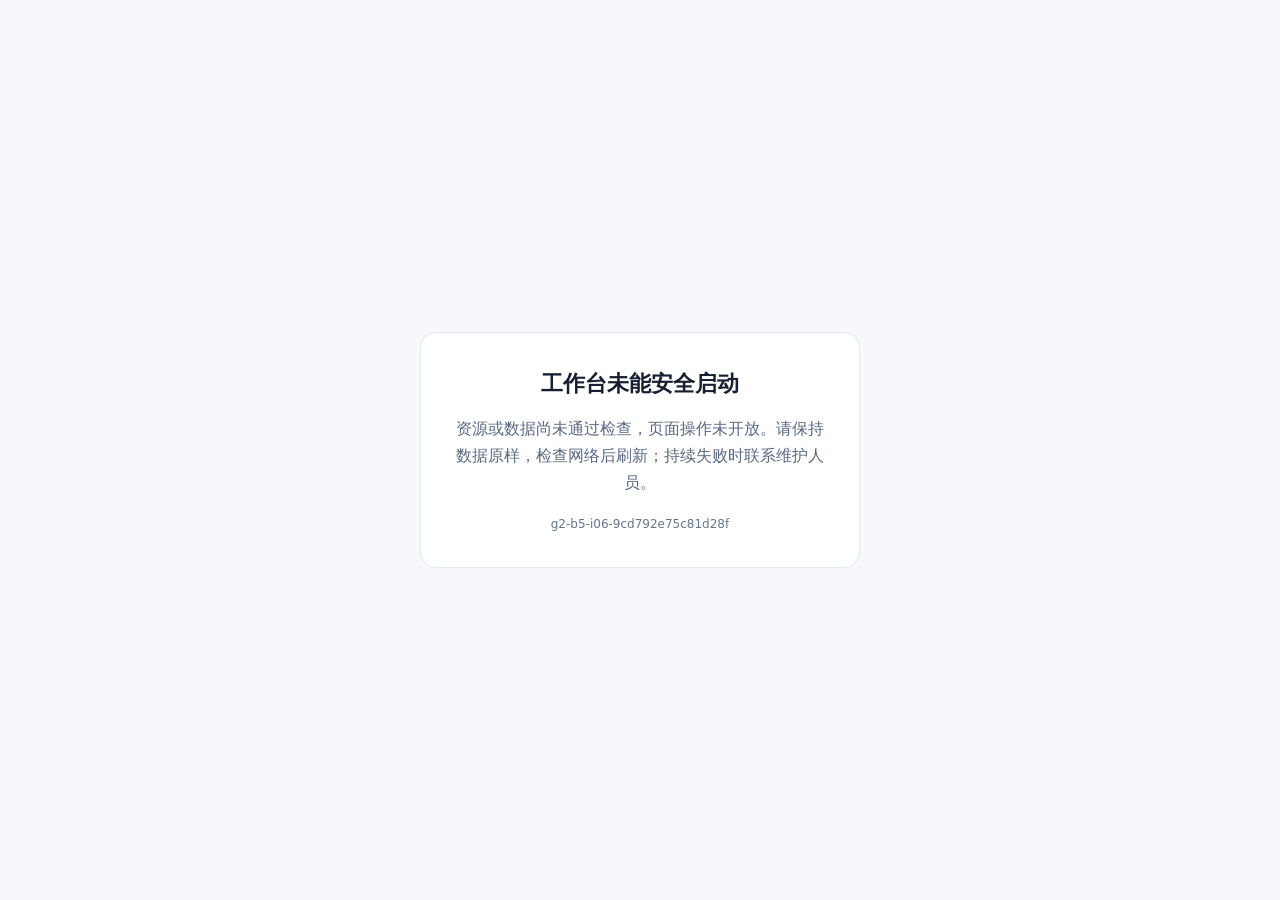
==== commit 6cdbcce0: "feat(ui2): release verified UI 2.0 workbench" ====
--- a/index.html
+++ b/index.html
@@ -1,7 +1,30 @@
 <!DOCTYPE html>
-<html lang="zh-CN">
+<html lang="zh-CN" data-g2-startup="pending">
 <head>
 <meta charset="UTF-8">
+<style id="g2-startup-style">
+/* Critical product shell: independent of all external styles and preview tools. */
+html[data-g2-startup] body{margin:0;background:#f6f8fc}
+html[data-g2-startup] body>:not(#g2-startup):not(script):not(style):not(link){display:none!important}
+#g2-startup{position:fixed;inset:0;z-index:2147483647;display:flex;align-items:center;justify-content:center;padding:24px;box-sizing:border-box;background:#f6f8fc;color:#172033;font:16px/1.7 system-ui,"Microsoft YaHei",sans-serif}
+#g2-startup .g2-startup-card{width:100%;max-width:440px;box-sizing:border-box;padding:32px;background:#fff;border:1px solid #e2e8f2;border-radius:16px;text-align:center}
+#g2-startup h1{margin:0 0 12px;font-size:22px}#g2-startup p{margin:0;color:#586982}#g2-startup small{display:block;margin-top:18px;font-size:12px;overflow-wrap:anywhere;color:#65758b}
+#g2-startup .g2-startup-spinner{width:28px;height:28px;margin:0 auto 18px;border:3px solid #e0eaff;border-top-color:#087bff;border-radius:50%;animation:g2-startup-spin 1s linear infinite}
+html[data-g2-startup="failed"] #g2-startup .g2-startup-spinner{display:none}
+@keyframes g2-startup-spin{to{transform:rotate(360deg)}}
+@media(prefers-reduced-motion:reduce){#g2-startup .g2-startup-spinner{animation:none}}
+</style>
+<script>
+// Display lifecycle only. No storage reads, credentials, network, or fence release.
+window.G2B5Startup=(()=>{let state='pending',observer;
+ const show=()=>{if(!document.body)return;let box=document.getElementById('g2-startup');if(!box){box=document.createElement('div');box.id='g2-startup';box.innerHTML='<div class="g2-startup-card"><div class="g2-startup-spinner" aria-hidden="true"></div><h1></h1><p></p><small></small></div>';document.body.prepend(box);}box.setAttribute('role',state==='failed'?'alert':'status');box.querySelector('h1').textContent=state==='failed'?'工作台未能安全启动':'正在启动工作台';box.querySelector('p').textContent=state==='failed'?'资源或数据尚未通过检查，页面操作未开放。请保持数据原样，检查网络后刷新；持续失败时联系维护人员。':'正在检查版本、资源和本机数据，请稍候。';box.querySelector('small').textContent=window.G2B5_BOOT_CONTRACT?.buildId||'';};
+ const timer=setTimeout(()=>fail(),60000);
+ function fail(){if(state!=='pending')return;state='failed';clearTimeout(timer);document.documentElement.dataset.g2Startup='failed';show();}
+ function complete(){if(state!=='pending')return;state='ready';clearTimeout(timer);observer?.disconnect();delete document.documentElement.dataset.g2Startup;document.getElementById('g2-startup')?.remove();}
+ addEventListener('DOMContentLoaded',()=>{show();observer=new MutationObserver(()=>{if(state!=='ready')show();});observer.observe(document.body,{childList:true});},{once:true});
+ return Object.freeze({fail,complete,get state(){return state;}});
+})();
+</script>
 <meta name="viewport" content="width=device-width, initial-scale=1.0, maximum-scale=1.0">
 <meta name="apple-mobile-web-app-capable" content="yes">
 <meta name="apple-mobile-web-app-status-bar-style" content="default">
@@ -10,11 +33,26 @@
 <meta name="description" content="为疾控监督员等公卫基层管理者提供个人工作台——统一管理任务、台账、会议、培训、灵感，消除碎片化工具切换和信息遗漏。">
 <link rel="manifest" href="manifest.json">
 <link rel="apple-touch-icon" href="icons/icon-192.svg">
-<link rel="stylesheet" href="styles/base.css">
-<link rel="stylesheet" href="styles/layout.css">
-<link rel="stylesheet" href="styles/components.css">
+<link rel="stylesheet" href="styles/base.css" integrity="sha256-DRzaaPE3SCI/+YVvnMTNmO1eKVWgv2JjYZ7qmULqYXE=">
+<link rel="stylesheet" href="styles/layout.css" integrity="sha256-7NIfE98sXCxJbdAjkZt0s7HRrjReyTHaHrxyWCibLIw=">
+<link rel="stylesheet" href="styles/components.css?v=linked-records-1" integrity="sha256-jp549CjBWf4HkOO1hwPMlZlCbHrzrir7MZYTt2P3lKw=">
+<script>
+window.G2B5Enabled=true;
+// This fence also survives a missing/stale external entry script.
+window.G2B5Preboot=(()=>{const p=Storage.prototype,native={setItem:p.setItem,removeItem:p.removeItem,clear:p.clear};let released=false;
+ for(const name of Object.keys(native))p[name]=function(...args){if(this===window.localStorage&&!released)throw Error('BUILD_VERIFICATION_REQUIRED');return native[name].apply(this,args);};
+ return Object.freeze({release(id){if(!id||window.G2B5_BOOT_VERIFIED!==id||window.G2B5_BOOT_CONTRACT?.buildId!==id)throw Error('BUILD_NOT_VERIFIED');released=true;for(const name of Object.keys(native))p[name]=native[name];}});
+})();
+</script>
+<script>/* I06_BOOT_CONTRACT_START */window.G2B5_BOOT_CONTRACT={"version":1,"buildId":"g2-b5-i06-9cd792e75c81d28f","schemaVersion":2,"exchangeRevision":1,"assets":[{"path":"manifest.json","sha256":"6a7a9e8b63ef7d152033a976c7df15af68c7592df5c65cedee9251351cee291b","bytes":880,"mime":"application/json","required":true},{"path":"icons/icon-192.svg","sha256":"785457a6a474e6c6f98ded187763a6d8a44ca54d090e5ab0bc48cc3484a960c0","bytes":791,"mime":"image/svg+xml","required":true},{"path":"icons/icon-512.svg","sha256":"9df12fc062f88b4eb697a70e6cc58795dd2a4070f1f44a0ec91a140ca1113a2a","bytes":802,"mime":"image/svg+xml","required":true},{"path":"styles/base.css","sha256":"0d1cda68f13748223ff9856f9cc4cd98ed5e2955a0bf6263619eea9942ea6171","bytes":2504,"mime":"text/css","required":true},{"path":"styles/layout.css","sha256":"ecd21f13df2c5c2c496dd023919b74b3b1d1ae345ec931da1ebc7258289b2c8c","bytes":4826,"mime":"text/css","required":true},{"path":"styles/components.css","sha256":"8e9e78f428c159fe0790e3b58703cc9599426c7af3ae2afb319613b763f794ac","bytes":61068,"mime":"text/css","required":true},{"path":"assets/ui2/foundations.css","sha256":"392c48632a768f78f45a387b91f8556ac548de74055e961ac86f18899fb0c2ef","bytes":1344,"mime":"text/css","required":true},{"path":"assets/ui2/components.css","sha256":"c15e8109ed0767eca5e64b0fc983061d49c811c9a4eb62189981447bd5df2903","bytes":16329,"mime":"text/css","required":true},{"path":"assets/ui2/pages.css","sha256":"2f7bf1f86ae64fe9daf57b6521c351802f5a3143f3a8951b270e65be0890acd8","bytes":21137,"mime":"text/css","required":true},{"path":"assets/ui2/business-records.css","sha256":"6e08276712d55091b87a96e7a6b8e0ba07e2948efd7cfa525b5c1ad0a830e279","bytes":2535,"mime":"text/css","required":true},{"path":"scripts/g2-b1-core.js","sha256":"2606802f87705035d9ec230d8fe7eb38ac5481ce644030d02d94b8c70b304a4b","bytes":26482,"mime":"application/javascript","required":true},{"path":"scripts/g2-b2-entry.js","sha256":"6a0aa3b82130cf79b8cdf3fa78306913a062bb8693a86ba9f0499e687442a9a7","bytes":2535,"mime":"application/javascript","required":true},{"path":"scripts/g2-b2-core.js","sha256":"9715ffc5782734b990755f9b3283ada11d7a21191e855b0204d0ab285804a3b4","bytes":12618,"mime":"application/javascript","required":true},{"path":"scripts/g2-b2-bindings.js","sha256":"0c61afa3dd9b90eceefa79135423f2c9fd6cafc72ab69f489c7b1b15f381b361","bytes":9341,"mime":"application/javascript","required":true},{"path":"scripts/g2-b2-ui.js","sha256":"6348c97d8d23d747efd325ae9eb7f76326ed872c6ffd876885cda87447d164c8","bytes":81788,"mime":"application/javascript","required":true},{"path":"scripts/g2-b2-legacy.js","sha256":"cf99d88b321775b1f37d744760d08c040c4bbed96ea7106e0d623165d4705bfc","bytes":1350,"mime":"application/javascript","required":true},{"path":"scripts/g2-b3-core.js","sha256":"87dd1de1b59dd13a086e10c390af8684c5354eae39947391002d5e6d10ebcb03","bytes":12862,"mime":"application/javascript","required":true},{"path":"scripts/g2-b3-bindings.js","sha256":"8208c6c4b2f6f5c1c95dcce776b1cb48af88379cc3b552260c1c51cb2f6128b3","bytes":4813,"mime":"application/javascript","required":true},{"path":"scripts/g2-b3-ui.js","sha256":"fadd571815d0ad6c353e4060facd287c67b556831cb7fb28b35450e651aeef05","bytes":11269,"mime":"application/javascript","required":true},{"path":"scripts/g2-b4-core.js","sha256":"94b42960b6e5349c550500d5a76e2bc999cb4bad0cf681133615e8d7f834cc51","bytes":30783,"mime":"application/javascript","required":true},{"path":"scripts/g2-b4-bindings.js","sha256":"d545a14b20fe7cb0f097b0810fa86b5f063c75173f35cba9b32aa41a45ab89f3","bytes":10985,"mime":"application/javascript","required":true},{"path":"scripts/g2-b4-ui.js","sha256":"3483bc007960e728389b308f3a565da4a507ca0b881f2923ea4594bb5b3fe025","bytes":23119,"mime":"application/javascript","required":true},{"path":"scripts/g2-b5-core.js","sha256":"ea78ac8e227199a33db79b79d45f8fbabb52ea2ebcbf69d2773c3e14cf8d2b07","bytes":34024,"mime":"application/javascript","required":true},{"path":"scripts/g2-b5-storage.js","sha256":"2eb3337bf00e5db89ab1e8ee5fe843ab0624802bd44d2222b9ae49acb03edcd2","bytes":23916,"mime":"application/javascript","required":true},{"path":"scripts/g2-b5-bindings.js","sha256":"45716232eeaf9dcc6dbd8668be1ee6da04f709d4c2d0077df5940b72d88b8e0b","bytes":22486,"mime":"application/javascript","required":true},{"path":"scripts/g2-b5-sync.js","sha256":"119d19e1676060a570e94e52ff3015e054c6415de60f3c65d5f007ef5934f67b","bytes":27870,"mime":"application/javascript","required":true},{"path":"scripts/g2-b5-ui.js","sha256":"a8878e308ec5d0aefe5c459dbedf391069434260a6aabe1d9a22b6fe31eb92a3","bytes":31243,"mime":"application/javascript","required":true}]};/* I06_BOOT_CONTRACT_END */</script>
+<script src="scripts/g2-b2-entry.js" integrity="sha256-agqjuCEwz3m4zfP6eDBpE6Biu4aTqGup8EmeaHRCqac="></script>
+<link rel="stylesheet" href="assets/ui2/foundations.css" integrity="sha256-OSxIYyp2j3j0Wjh7kfhVasVI3nQFXpYayG8YiZ+wwu8=">
+<link rel="stylesheet" href="assets/ui2/components.css" integrity="sha256-wV6BCe0HZ+yl5ksPyYMGHUnIEcmk62IYmYFEe9XfKQM=">
+<link rel="stylesheet" href="assets/ui2/pages.css" integrity="sha256-L3vx+GrmT+na9XtlIcNRgC9aMUPzqJUbJw5lvgiQrNg=">
+<link rel="stylesheet" href="assets/ui2/business-records.css" integrity="sha256-bggnZxLVUJG4epbnprjgugfilI79fPpSW1wa0Kgw4nk=">
 </head>
 <body>
+<div id="g2-startup" role="status" aria-live="polite"><div class="g2-startup-card"><div class="g2-startup-spinner" aria-hidden="true"></div><h1>正在启动工作台</h1><p>正在检查版本、资源和本机数据，请稍候。</p><small></small></div></div>
 <div class="app">
 
 <!-- NAV OVERLAY (mobile) -->
@@ -882,6 +920,7 @@
       <div class="config-tabs" id="configTabs" aria-label="配置类别"></div>
       <div class="table-wrap"><table class="ledger-table config-table"><thead id="configTableHead"></thead><tbody id="configTableBody"></tbody></table></div>
       <p class="config-help">已使用的配置只能停用；未使用的配置可确认后删除。停用不改变历史记录和筛选值。</p>
+      <p class="config-help" id="configUnmatchedSources"></p>
     </div>
 
   </div><!-- page-content end -->
@@ -898,7 +937,6 @@
       <div class="form-group"><label class="form-label" for="configName">名称 *</label><input class="form-control" id="configName" maxlength="100"></div>
       <div class="form-group" id="configShortNameGroup"><label class="form-label" for="configShortName">简称</label><input class="form-control" id="configShortName" maxlength="60"></div>
       <div class="form-group" id="configTypeGroup"><label class="form-label" for="configType">类别</label><select class="form-control" id="configType"><option value="external">外部单位</option><option value="internal">内部组织</option><option value="supplier">供应商</option></select></div>
-      <div class="form-group" id="configSourceOrgGroup" hidden><label class="form-label" for="configSourceOrg">关联组织（可选）</label><select class="form-control" id="configSourceOrg"></select></div>
       <div class="form-group"><label class="form-label" for="configRemark">备注</label><textarea class="form-control" id="configRemark" rows="2"></textarea></div>
     </div>
     <div class="modal-footer"><button class="btn btn-outline" onclick="closeModal('configModal')">取消</button><button class="btn btn-primary" onclick="saveConfigEditor()">保存</button></div>
@@ -956,15 +994,15 @@
           </div>
         </div>
         <div class="form-group" style="position:relative">
-          <label class="form-label">来源（可多选）</label>
+          <label class="form-label">来源（外部单位 / 内部组织，可多选）</label>
           <div class="multi-select" id="todoSourceSelect" onclick="toggleMultiSelect('todoSourceSelect')">
             <span class="multi-select-placeholder" id="todoSourcePlaceholder">选择来源…</span>
             <span class="multi-select-arrow">▾</span>
           </div>
           <div class="multi-dropdown" id="todoSourceDropdown">
-            <input class="config-choice-search" id="todoSourceSearch" placeholder="搜索工作来源" oninput="renderMultiOptions('todoSource')" onclick="event.stopPropagation()">
+            <input class="config-choice-search" id="todoSourceSearch" placeholder="搜索组织全称或简称" oninput="renderMultiOptions('todoSource')" onclick="event.stopPropagation()">
             <div class="multi-dropdown-list" id="todoSourceList"></div>
-            <div class="config-choice-help">来源在「管理 → 配置」中维护。</div>
+            <div class="config-choice-help">新来源从外部单位、内部组织中选择；历史文本继续保留。</div>
           </div>
         </div>
       </div>
@@ -1405,7 +1443,8 @@
       <div class="form-row">
         <div class="form-group">
           <label class="form-label">组织方</label>
-          <input class="form-control" id="trainingOrganizer" placeholder="如：市疾控中心">
+          <input class="form-control" id="trainingOrganizer" data-org-scope="source" role="combobox" aria-controls="trainingOrganizerOptions" aria-expanded="false" placeholder="输入或选择组织方" onfocus="openOrgCombobox(this)" onclick="openOrgCombobox(this)" oninput="onOrgInput(this)" onblur="canonicalizeOrgInput(this);hideOrgCombobox(this)" onkeydown="orgComboboxKeydown(event,this)">
+          <div class="org-combobox-options" id="trainingOrganizerOptions" role="listbox"></div><button type="button" class="config-save-common" data-for="trainingOrganizer" onclick="saveCommonOrg(this.dataset.for)">+ 保存为常用单位</button>
         </div>
         <div class="form-group">
           <label class="form-label">类型</label>
@@ -1563,7 +1602,8 @@
         </div>
         <div class="form-group">
           <label class="form-label">组织方</label>
-          <input class="form-control" id="meetingOrganizer" placeholder="如：卫健委">
+          <input class="form-control" id="meetingOrganizer" data-org-scope="source" role="combobox" aria-controls="meetingOrganizerOptions" aria-expanded="false" placeholder="输入或选择组织方" onfocus="openOrgCombobox(this)" onclick="openOrgCombobox(this)" oninput="onOrgInput(this)" onblur="canonicalizeOrgInput(this);hideOrgCombobox(this)" onkeydown="orgComboboxKeydown(event,this)">
+          <div class="org-combobox-options" id="meetingOrganizerOptions" role="listbox"></div><button type="button" class="config-save-common" data-for="meetingOrganizer" onclick="saveCommonOrg(this.dataset.for)">+ 保存为常用单位</button>
         </div>
       </div>
       <div class="form-group">
@@ -1659,7 +1699,6 @@
         <button class="btn btn-sm btn-outline" id="syncPushBtn" onclick="manualPush()">⬆️ 推送数据</button>
         <button class="btn btn-sm btn-outline" id="syncPullBtn" onclick="manualPull()">⬇️ 拉取数据</button>
         <button class="btn btn-sm btn-outline" id="syncTestBtn" onclick="testSync()">🔗 测试连接</button>
-        <button class="btn btn-sm btn-outline" onclick="deployHTML()">🚀 更新网页到仓库</button>
         <button class="btn btn-primary btn-sm" onclick="saveSettings()">💾 保存设置</button>
       </div>
     </div>
@@ -1673,7 +1712,14 @@
       <button class="close-btn" onclick="cancelConfirmAction()" aria-label="关闭">×</button>
     </div>
     <div class="modal-body"><p id="confirmDialogMessage" class="confirm-message"></p></div>
-    <div class="modal-footer"><button class="btn btn-outline" onclick="cancelConfirmAction()">取消</button><button class="btn btn-danger" onclick="runConfirmAction()">确认删除</button></div>
+    <div class="modal-footer"><button class="btn btn-outline" onclick="cancelConfirmAction()">取消</button><button class="btn btn-danger" id="confirmDialogAction" onclick="runConfirmAction()">确认删除</button></div>
+  </div>
+</div>
+
+<div class="modal-overlay matter-overlay" id="matterPanel" role="dialog" aria-modal="true" aria-labelledby="matterPanelTitle">
+  <div class="modal matter-drawer">
+    <div class="modal-header"><span class="modal-title" id="matterPanelTitle">关联业务</span><button class="close-btn" onclick="closeModal('matterPanel')" aria-label="关闭">×</button></div>
+    <div class="modal-body" id="matterPanelBody"></div>
   </div>
 </div>
 
@@ -1961,6 +2007,7 @@
   </div>
 </div>
 
+<script src="scripts/g2-b1-core.js" integrity="sha256-JgaAL4dwUDXZ7CMNj+frOKxUgc5kQDDQLZS4xwswSks="></script>
 <script>
 // ============================================================
 //  DATA LAYER
@@ -1977,18 +2024,192 @@
 const DB = {
   get(key){try{return JSON.parse(localStorage.getItem(key)||'[]').filter(r=>!r.deleted)}catch{return[]}},
   set(key,val){localStorage.setItem(key,JSON.stringify(val))},
-  nextId(arr){return arr.length?Math.max(0,...arr.map(x=>typeof x.id==='number'?x.id:0))+1:1},
+  nextId(arr){return G2B1.nextNumericId(arr)},
   raw(key){try{return JSON.parse(localStorage.getItem(key)||'[]')}catch{return[]}}
 };
 function existingRecord(key,id){
-  return id ? (DB.raw(key).find(r=>String(r.id)===String(id))||{}) : {};
+  return id!==''&&id!==undefined&&id!==null ? (DB.raw(key).find(r=>String(r.id)===String(id))||{}) : {};
+}
+
+// A matter groups existing business records; it never owns their state or lifecycle.
+const MATTER_LEDGER_TYPES={todos:'work',purchases:'purchase',contracts:'contract',expenses:'expense',
+  meetings:'meeting',trainings:'training',agencys:'agency'};
+const MATTER_TYPE_LEDGERS=Object.fromEntries(Object.entries(MATTER_LEDGER_TYPES).map(([key,type])=>[type,key]));
+function hasMatterId(value){return value!==undefined&&value!==null&&value!=='';}
+function matterRecord(ledger,id){
+  if(!MATTER_LEDGER_TYPES[ledger])return null;
+  const record=DB.raw(ledger).find(row=>String(row.id)===String(id)&&!row.deleted);
+  if(!record||record.owner_ledger&&record.owner_ledger!==ledger)return null;
+  if(ledger==='todos'&&(record.is_goal||record.origin&&/^(contracts|purchases|expenses|meetings|trainings|agencys):/.test(record.origin)))return null;
+  return record;
+}
+function matterMembers(matterId){
+  return Object.keys(MATTER_LEDGER_TYPES).flatMap(ledger=>DB.raw(ledger)
+    .filter(record=>!record.deleted&&String(record.matter_id)===String(matterId)&&matterRecord(ledger,record.id))
+    .map(record=>({ledger,record})));
+}
+function matterById(id){return DB.raw('matters').find(row=>String(row.id)===String(id))||null;}
+function matterSourceRef(ledger,id){return {type:MATTER_LEDGER_TYPES[ledger],id};}
+function sameMatterSource(a,b){return a?.type===b?.type&&String(a?.id)===String(b?.id);}
+function removeMatterSourceReferences(ledger,id){
+  const ref=matterSourceRef(ledger,id);
+  for(const key of Object.keys(MATTER_LEDGER_TYPES)){
+    const rows=DB.raw(key);let changed=false;
+    rows.forEach(row=>{
+      if(!Array.isArray(row.related_sources))return;
+      const sources=row.related_sources.filter(source=>!sameMatterSource(source,ref));
+      if(sources.length!==row.related_sources.length){row.related_sources=sources;changed=true;}
+    });
+    if(changed)DB.set(key,rows);
+  }
+}
+function pruneEmptyMatter(id){
+  if(!hasMatterId(id)||matterMembers(id).length)return;
+  const matters=DB.raw('matters'),remaining=matters.filter(row=>String(row.id)!==String(id));
+  if(remaining.length!==matters.length)DB.set('matters',remaining);
+}
+function cleanupDeletedMatterRecord(ledger,id){
+  if(!MATTER_LEDGER_TYPES[ledger])return;
+  if(!unlinkMatterRecord(ledger,id))removeMatterSourceReferences(ledger,id);
+}
+function repairMatterRelations(){
+  const matterIds=new Set(DB.raw('matters').map(matter=>matter.id));
+  for(const key of Object.keys(MATTER_LEDGER_TYPES)){
+    const rows=DB.raw(key);let changed=false;
+    rows.forEach(row=>{
+      if(row.deleted)return;
+      if(row.matter_id&&!matterIds.has(row.matter_id)){
+        delete row.matter_id;delete row.related_sources;changed=true;
+      }
+      if(!Array.isArray(row.related_sources))return;
+      const sources=row.related_sources.filter(source=>{
+        const ledger=MATTER_TYPE_LEDGERS[source?.type];
+        if(!source||typeof source.type!=='string'||source.id===undefined||source.id===null)return false;
+        if(!ledger)return true; // Future metadata is not proof of a dangling approved source.
+        const record=matterRecord(ledger,source.id);
+        return Boolean(record&&row.matter_id&&String(record.matter_id)===String(row.matter_id));
+      });
+      if(sources.length!==row.related_sources.length){row.related_sources=sources;changed=true;}
+    });
+    if(changed)DB.set(key,rows);
+  }
+  matterIds.forEach(pruneEmptyMatter);
+}
+function newMatterId(){return 'matter_'+Date.now().toString(36)+'_'+Math.random().toString(36).slice(2,8);}
+function linkMatterRecords(sourceLedger,sourceId,targetLedger,targetId){
+  const source=matterRecord(sourceLedger,sourceId),target=matterRecord(targetLedger,targetId);
+  if(!source||!target)return {status:'missing'};
+  if(sourceLedger===targetLedger&&String(sourceId)===String(targetId))return {status:'same-record'};
+  if(hasMatterId(source.matter_id)&&hasMatterId(target.matter_id)&&String(source.matter_id)!==String(target.matter_id))return {status:'conflict'};
+  const matterId=hasMatterId(source.matter_id)?source.matter_id:target.matter_id;
+  const matter=hasMatterId(matterId)?matterById(matterId):{
+    id:newMatterId(),name:String(recordDisplayName(source)).trim()||'未命名事项',created_at:new Date().toISOString(),remark:''
+  };
+  if(!matter)return {status:'missing-matter'};
+  const ref=matterSourceRef(sourceLedger,source.id);
+  if(String(source.matter_id)===String(matter.id)&&String(target.matter_id)===String(matter.id)&&
+     Array.isArray(target.related_sources)&&target.related_sources.some(existing=>sameMatterSource(existing,ref)))return {status:'already-linked',matter};
+  const sourceRows=DB.raw(sourceLedger),targetRows=sourceLedger===targetLedger?sourceRows:DB.raw(targetLedger);
+  const savedSource=sourceRows.find(row=>String(row.id)===String(sourceId));
+  const savedTarget=targetRows.find(row=>String(row.id)===String(targetId));
+  if(!hasMatterId(savedSource.matter_id))savedSource.matter_id=matter.id;
+  if(!hasMatterId(savedTarget.matter_id))savedTarget.matter_id=matter.id;
+  if(!Array.isArray(savedTarget.related_sources))savedTarget.related_sources=[];
+  if(!savedTarget.related_sources.some(existing=>sameMatterSource(existing,ref)))savedTarget.related_sources.push(ref);
+  if(!hasMatterId(matterId)){const matters=DB.raw('matters');matters.push(matter);DB.set('matters',matters);}
+  DB.set(sourceLedger,sourceRows);
+  if(targetLedger!==sourceLedger)DB.set(targetLedger,targetRows);
+  return {status:'linked',matter};
+}
+function renameMatter(id,name){
+  const clean=String(name||'').trim();if(!clean)return false;
+  const matters=DB.raw('matters'),matter=matters.find(row=>String(row.id)===String(id));
+  if(!matter)return false;
+  matter.name=clean;DB.set('matters',matters);return true;
+}
+function unlinkMatterRecord(ledger,id){
+  const record=matterRecord(ledger,id);
+  if(!record||!hasMatterId(record.matter_id))return false;
+  const matterId=record.matter_id,rows=DB.raw(ledger);
+  const saved=rows.find(row=>String(row.id)===String(id));
+  delete saved.matter_id;delete saved.related_sources;DB.set(ledger,rows);
+  removeMatterSourceReferences(ledger,id);
+  pruneEmptyMatter(matterId);
+  return true;
+}
+const LINKED_NEW_PATHS={
+  todos:['purchases','contracts','expenses','meetings','trainings','agencys'],
+  purchases:['contracts','expenses'],contracts:['expenses'],meetings:['expenses'],
+  trainings:['expenses'],agencys:['expenses']
+};
+function linkedPrefillValues(sourceLedger,source,targetLedger,matterName){
+  if(!LINKED_NEW_PATHS[sourceLedger]?.includes(targetLedger))return null;
+  const title=String(matterName||recordDisplayName(source)||'').trim();
+  const values={assignee:String(source.assignee||'').trim()};
+  if(targetLedger==='expenses')values.content=['meetings','trainings'].includes(sourceLedger)?
+    String(source.name||title).trim():title;
+  else values.name=title;
+  if(((sourceLedger==='purchases'||sourceLedger==='contracts')&&targetLedger==='expenses')||
+     (sourceLedger==='purchases'&&targetLedger==='contracts')){
+    values.subject=String(sourceLedger==='purchases'?source.supplier||'':source.party||'').trim();
+    values.subject_org_id=String(sourceLedger==='purchases'?source.supplier_org_id||'':source.counterparty_org_id||'');
+    const amount=Number(source.amount);
+    if(Number.isFinite(amount)&&amount>0)values.amount=amount;
+  }
+  if(sourceLedger==='trainings'&&targetLedger==='expenses'){
+    const fee=Number(source.fee);
+    if(Number.isFinite(fee)&&fee>0)values.amount=fee;
+  }
+  if(sourceLedger==='agencys'&&targetLedger==='expenses'){
+    values.subject=String(source.winSupplier||'').trim();
+    values.subject_org_id=values.subject?String(source.win_supplier_org_id||''):'';
+    const deal=Number(source.dealAmount);
+    if(Number.isFinite(deal)&&deal>0)values.amount=deal;
+  }
+  return values;
+}
+let pendingLinkedRecord=null;
+function completePendingLinkedRecord(targetLedger,targetId){
+  if(!pendingLinkedRecord||pendingLinkedRecord.targetLedger!==targetLedger)return null;
+  const pending=pendingLinkedRecord;pendingLinkedRecord=null;
+  const result=linkMatterRecords(pending.sourceLedger,pending.sourceId,targetLedger,targetId);
+  if(result.status!=='linked')toast('新记录已保存，但事项关联未完成，请从记录重新关联');
+  return result;
+}
+function openLinkedNewRecord(sourceLedger,sourceId,targetLedger){
+  const source=matterRecord(sourceLedger,sourceId);
+  if(!source||!LINKED_NEW_PATHS[sourceLedger]?.includes(targetLedger)){toast('此业务类型暂不支持新建关联记录');return false;}
+  const existingMatter=hasMatterId(source.matter_id)?matterById(source.matter_id):null;
+  if(hasMatterId(source.matter_id)&&!existingMatter){toast('当前记录的事项数据缺失，请先检查快照');return false;}
+  const forms={
+    purchases:['purchaseModal',clearPurchaseForm,'purchaseName','purchaseAssignee','purchaseAmount','purchaseSupplier'],
+    contracts:['contractModal',clearContractForm,'contractName','contractAssignee','contractAmount','contractParty'],
+    expenses:['expenseModal',clearExpenseForm,'expenseContent','expenseAssignee','expenseAmount','expenseSupplier'],
+    meetings:['meetingModal',clearMeetingForm,'meetingName','meetingAssignee'],
+    trainings:['trainingModal',clearTrainingForm,'trainingName','trainingAssignee'],
+    agencys:['agencyModal',clearAgencyForm,'agencyName','agencyAssignee']
+  };
+  const [modalId,clearForm,nameId,assigneeId,amountId,orgInputId]=forms[targetLedger];
+  const values=linkedPrefillValues(sourceLedger,source,targetLedger,existingMatter?.name||recordDisplayName(source));
+  clearForm();
+  document.getElementById(nameId).value=values[targetLedger==='expenses'?'content':'name']||'';
+  document.getElementById(assigneeId).value=values.assignee;
+  if(amountId&&values.amount!==undefined)document.getElementById(amountId).value=values.amount;
+  if(orgInputId&&values.subject){
+    const validId=getConfig().organizations.some(org=>org.id===values.subject_org_id&&
+      (org.type==='external'||org.type==='supplier'))?values.subject_org_id:'';
+    setOrgInput(orgInputId,values.subject,validId);
+  }
+  document.getElementById(modalId+'Title').textContent='新增关联'+({purchases:'采购',contracts:'合同',expenses:'报销',meetings:'会议',trainings:'培训',agencys:'委托'}[targetLedger]);
+  pendingLinkedRecord={sourceLedger,sourceId,targetLedger,modalId};
+  openModal(modalId);
+  return true;
 }
 
 // Configuration is one snapshot object; legacy text fields remain the record's display snapshot.
 const CONFIG_STORAGE_KEY='wb_config';
 const CONFIG_DEFAULTS={
-  work_categories:['报告','会议','审批','调研','培训','材料'],
-  work_sources:['上级交办','自研','协作','会议部署','文件要求','其他来源']
+  work_categories:['报告','会议','审批','调研','培训','材料']
 };
 function defaultConfig(){
   const entries=(key,prefix,legacyKey)=>{
@@ -1996,12 +2217,10 @@
     try{const saved=JSON.parse(localStorage.getItem('wb_opts_'+legacyKey)||'null');if(Array.isArray(saved))names=saved;}
     catch(e){}
     return [...new Set(names.filter(n=>typeof n==='string'&&n.trim()).map(n=>n.trim()))]
-      .map((name,i)=>({id:prefix+'_default_'+(i+1),name,status:'active',sort_order:(i+1)*10,remark:'',
-        ...(key==='work_sources'?{organization_id:''}:{})}));
+      .map((name,i)=>({id:prefix+'_default_'+(i+1),name,status:'active',sort_order:(i+1)*10,remark:''}));
   };
   return {organizations:[],dictionaries:{
-    work_categories:entries('work_categories','wc','todoCategory'),
-    work_sources:entries('work_sources','ws','todoSource')
+    work_categories:entries('work_categories','wc','todoCategory')
   }};
 }
 function normalizeConfig(input){
@@ -2009,15 +2228,13 @@
   if(!input||typeof input!=='object'||Array.isArray(input))return fallback;
   const safeRows=(rows,types)=>Array.isArray(rows)?rows.filter(row=>row&&typeof row==='object'&&
     typeof row.id==='string'&&typeof row.name==='string'&&row.name.trim()&&(!types||types.includes(row.type)))
-    .map(row=>({...row,status:row.status==='inactive'?'inactive':'active',sort_order:Number(row.sort_order)||0})):[];
-  const organizations=safeRows(input.organizations,['external','internal','supplier']);
-  const allowedOrgIds=new Set(organizations.filter(row=>row.type==='external'||row.type==='internal').map(row=>row.id));
+    .map(row=>({...row,status:['active','inactive'].includes(row.status)?row.status:row.disabled===true?'inactive':'active',sort_order:Number(row.sort_order??row.sortOrder)||0})):[];
   return {
-    organizations,
+    ...input,
+    organizations:safeRows(input.organizations,['external','internal','supplier']),
     dictionaries:{
-      work_categories:safeRows(input.dictionaries?.work_categories),
-      work_sources:safeRows(input.dictionaries?.work_sources).map(row=>({...row,
-        organization_id:allowedOrgIds.has(row.organization_id)?row.organization_id:''}))
+      ...Object.fromEntries(Object.entries(input.dictionaries||{}).filter(([key])=>key!=='work_sources')),
+      work_categories:safeRows(input.dictionaries?.work_categories)
     }
   };
 }
@@ -2033,38 +2250,94 @@
   const eligible=config.organizations.filter(row=>row.type==='external'||row.type==='internal');
   const exact=eligible.filter(row=>row.name.toLocaleLowerCase()===name.toLocaleLowerCase());
   if(exact.length===1)return exact[0].id;
+  if(config.organizations.some(row=>row.type==='supplier'&&row.name.toLocaleLowerCase()===name.toLocaleLowerCase()))return '';
   const alias=eligible.filter(row=>row.short_name?.trim().toLocaleLowerCase()===name.toLocaleLowerCase());
   return alias.length===1?alias[0].id:'';
 }
-function backfillWorkHistory(config,records){
+// The type hints come from the actual save/edit fields, not from a name's spelling.
+// Meeting and training organizers can be internal or external, so they remain text
+// until an existing organization can be matched or the user classifies them.
+const HISTORICAL_ORG_FIELDS=[
+  ['purchases','supplier','supplier'],['contracts','party','external'],
+  ['expenses','supplier','supplier'],['agencys','agent','external'],
+  ['agencys','winSupplier','supplier'],
+  ['purchases','contractDept','internal'],['purchases','expenseDept','internal'],
+  ['expenses','expenseDept','internal'],['agencys','dept','internal'],
+  ['meetings','organizer','uncertain'],['trainings','organizer','uncertain']
+];
+function matchingAnyOrganization(config,name){
+  const lower=name.toLocaleLowerCase();
+  const exact=config.organizations.filter(row=>row.name.toLocaleLowerCase()===lower);
+  if(exact.length)return exact.length===1?exact[0]:null;
+  const aliases=config.organizations.filter(row=>row.short_name?.trim().toLocaleLowerCase()===lower);
+  return aliases.length===1?aliases[0]:null;
+}
+function backfillConfigurationHistory(config){
   let changed=false;
-  for(const [field,group,prefix] of [['category','work_categories','wc'],['source','work_sources','ws']]){
-    const rows=config.dictionaries[group];
-    for(const name of new Set(workValues(records,field))){
-      const existing=rows.find(row=>row.name.toLocaleLowerCase()===name.toLocaleLowerCase());
-      if(existing){
-        if(group==='work_sources'&&!existing.organization_id&&!existing.organization_link_manual){
-          const id=matchingSourceOrganization(config,name);
-          if(id){existing.organization_id=id;changed=true;}
-        }
-        continue;
-      }
-      const row={id:configId(prefix),name,status:'active',sort_order:Math.max(0,...rows.map(r=>Number(r.sort_order)||0))+10,remark:''};
-      if(group==='work_sources')row.organization_id=matchingSourceOrganization(config,name);
-      rows.push(row);changed=true;
-    }
+  const categories=config.dictionaries.work_categories;
+  for(const name of new Set(workValues(businessRows('todos'),'category'))){
+    if(categories.some(row=>row.name.toLocaleLowerCase()===name.toLocaleLowerCase()))continue;
+    categories.push({id:configId('wc'),name,status:'active',sort_order:Math.max(0,...categories.map(r=>Number(r.sort_order)||0))+10,remark:''});
+    changed=true;
+  }
+  const groups=new Map();
+  HISTORICAL_ORG_FIELDS.forEach(([ledger,field,kind])=>businessRows(ledger).forEach(record=>{
+    const name=typeof record[field]==='string'?record[field].trim():'';
+    if(!name)return;
+    const key=name.toLocaleLowerCase();
+    if(!groups.has(key))groups.set(key,{name,kinds:new Set()});
+    groups.get(key).kinds.add(kind);
+  }));
+  for(const {name,kinds} of groups.values()){
+    if(matchingAnyOrganization(config,name))continue;
+    if(config.organizations.some(row=>row.short_name?.trim().toLocaleLowerCase()===name.toLocaleLowerCase()))continue;
+    if(kinds.has('internal')&&(kinds.has('external')||kinds.has('supplier')))continue;
+    const type=kinds.has('internal')?'internal':kinds.has('supplier')?'supplier':kinds.has('external')?'external':'';
+    if(!type)continue;
+    config.organizations.push({id:configId('org'),name,short_name:'',type,status:'active',
+      sort_order:Math.max(0,...config.organizations.map(row=>Number(row.sort_order)||0))+10,remark:''});
+    changed=true;
   }
   return changed;
 }
+function migrateWorkSourceOrgIds(config,legacySources=[]){
+  if(typeof DB==='undefined'||typeof DB.set!=='function')return false;
+  const allowed=new Set(config.organizations.filter(row=>row.type==='external'||row.type==='internal').map(row=>row.id));
+  const todos=businessRows('todos');let changed=false;
+  todos.forEach(record=>{
+    const names=Array.isArray(record.source)?record.source:[record.source];
+    if(!names.some(name=>typeof name==='string'&&name.trim()))return;
+    const prior=Array.isArray(record.source_org_ids)?record.source_org_ids:[];
+    const next=names.map((name,index)=>{
+      if(allowed.has(prior[index]))return prior[index];
+      const byName=matchingSourceOrganization(config,String(name||'').trim());
+      if(byName)return byName;
+      const old=legacySources.find(row=>row.name===name&&allowed.has(row.organization_id));
+      return old?.organization_id||'';
+    });
+    if(!next.some(Boolean)&&!prior.length)return;
+    if(JSON.stringify(prior)!==JSON.stringify(next)){record.source_org_ids=next;changed=true;}
+  });
+  if(changed)DB.set('todos',todos);
+  return changed;
+}
+function unmatchedWorkSources(config){
+  return [...new Set(workValues(businessRows('todos'),'source'))]
+    .filter(name=>!matchingSourceOrganization(config,name));
+}
 function getConfig(){
-  let config;
-  try{const raw=localStorage.getItem(CONFIG_STORAGE_KEY);config=raw?normalizeConfig(JSON.parse(raw)):defaultConfig();}
+  const raw=localStorage.getItem(CONFIG_STORAGE_KEY);let parsed,config;
+  try{parsed=raw?JSON.parse(raw):null;config=raw?normalizeConfig(parsed):defaultConfig();}
   catch(e){config=defaultConfig();}
-  if(backfillWorkHistory(config,businessRows('todos')))localStorage.setItem(CONFIG_STORAGE_KEY,JSON.stringify(config));
+  const changed=backfillConfigurationHistory(config);
+  migrateWorkSourceOrgIds(config,Array.isArray(parsed?.dictionaries?.work_sources)?parsed.dictionaries.work_sources:[]);
+  if(changed||parsed?.dictionaries?.work_sources!==undefined)localStorage.setItem(CONFIG_STORAGE_KEY,JSON.stringify(config));
   return config;
 }
 function saveConfig(config){
-  localStorage.setItem(CONFIG_STORAGE_KEY,JSON.stringify(normalizeConfig(config)));
+  const normalized=normalizeConfig(config);
+  migrateWorkSourceOrgIds(normalized,Array.isArray(config?.dictionaries?.work_sources)?config.dictionaries.work_sources:[]);
+  localStorage.setItem(CONFIG_STORAGE_KEY,JSON.stringify(normalized));
   if(typeof document!=='undefined'&&typeof document.querySelector==='function'&&
      typeof document.querySelectorAll==='function'&&typeof refreshConfigConsumers==='function')refreshConfigConsumers();
 }
@@ -2081,20 +2354,16 @@
   if(!name)throw new Error('请输入名称');
   if(rows.some(row=>row.id!==entry.id&&row.name.toLocaleLowerCase()===name.toLocaleLowerCase()))throw new Error('名称已存在');
   const index=rows.findIndex(row=>row.id===entry.id);
-  const prefix=group==='organizations'?'org':group==='work_categories'?'wc':'ws';
+  const prefix=group==='organizations'?'org':'wc';
   const row={...(index<0?{}:rows[index]),...entry,id:index<0?configId(prefix):rows[index].id,name,
     status:entry.status==='inactive'?'inactive':'active',
     sort_order:index<0?Math.max(0,...rows.map(r=>Number(r.sort_order)||0))+10:Number(entry.sort_order)||0,
     remark:String(entry.remark||'')};
   if(group==='organizations'){
     if(!['external','internal','supplier'].includes(row.type))throw new Error('请选择组织类别');
-    if(row.type==='supplier'&&config.dictionaries.work_sources.some(source=>source.organization_id===row.id))throw new Error('该组织已被工作来源关联，不能改为供应商');
+    if(row.type==='supplier'&&businessRows('todos').some(work=>Array.isArray(work.source_org_ids)&&work.source_org_ids.includes(row.id)))
+      throw new Error('该组织已被工作来源关联，不能改为供应商');
     row.short_name=String(entry.short_name||'').trim();
-  }else if(group==='work_sources'){
-    row.organization_id=String(entry.organization_id||'');
-    if(row.organization_id&&!config.organizations.some(org=>org.id===row.organization_id&&
-      (org.type==='external'||org.type==='internal')))throw new Error('工作来源只能关联外部单位或内部组织');
-    row.organization_link_manual=true;
   }
   if(index<0)rows.push(row);else rows[index]=row;
   saveConfig(config);
@@ -2102,16 +2371,16 @@
 }
 function setConfigStatus(group,id,status){
   const config=getConfig(),rows=group==='organizations'?config.organizations:config.dictionaries[group];
-  const row=rows?.find(item=>item.id===id);
+  const row=rows?.find(item=>String(item.id)===String(id));
   if(!row)return false;
   row.status=status==='inactive'?'inactive':'active';saveConfig(config);return true;
 }
 function moveConfigRow(group,id,direction){
   const config=getConfig(),rows=group==='organizations'?config.organizations:config.dictionaries[group];
   if(!rows)return false;
-  const current=rows.find(row=>row.id===id);
+  const current=rows.find(row=>String(row.id)===String(id));
   const ordered=rows.filter(row=>group!=='organizations'||row.type===current?.type).sort((a,b)=>a.sort_order-b.sort_order);
-  const index=ordered.findIndex(row=>row.id===id),other=ordered[index+direction];
+  const index=ordered.findIndex(row=>String(row.id)===String(id)),other=ordered[index+direction];
   if(index<0||!other)return false;
   const previous=ordered[index].sort_order;
   ordered[index].sort_order=other.sort_order;other.sort_order=previous;
@@ -2121,42 +2390,49 @@
   const same=value=>String(value||'').trim()===row.name;
   const has=(key,pairs)=>businessRows(key).some(record=>pairs.some(([name,id])=>same(record[name])||record[id]===row.id));
   if(group==='organizations'){
-    return getConfig().dictionaries.work_sources.some(source=>source.organization_id===row.id)||
+    return businessRows('todos').some(work=>Array.isArray(work.source_org_ids)&&work.source_org_ids.includes(row.id))||
       has('purchases',[['supplier','supplier_org_id'],['contractDept','contract_dept_org_id'],['expenseDept','expense_dept_org_id']])||
       has('contracts',[['party','counterparty_org_id']])||
       has('expenses',[['supplier','supplier_org_id'],['expenseDept','expense_dept_org_id']])||
-      has('agencys',[['agent','agent_org_id'],['winSupplier','win_supplier_org_id'],['dept','dept_org_id']]);
-  }
-  const field=group==='work_categories'?'category':'source';
-  const idField=group==='work_categories'?'work_category_ids':'work_source_ids';
-  return businessRows('todos').some(record=>workValues([record],field).some(same)||
-    (Array.isArray(record[idField])&&record[idField].includes(row.id)));
+      has('agencys',[['agent','agent_org_id'],['winSupplier','win_supplier_org_id'],['dept','dept_org_id']])||
+      has('meetings',[['organizer','organizer_org_id']])||has('trainings',[['organizer','organizer_org_id']]);
+  }
+  return businessRows('todos').some(record=>workValues([record],'category').some(same)||
+    (Array.isArray(record.work_category_ids)&&record.work_category_ids.includes(row.id)));
 }
 function deleteConfigRow(group,id){
   const config=getConfig(),rows=group==='organizations'?config.organizations:config.dictionaries[group];
-  const row=rows?.find(item=>item.id===id);
+  const row=rows?.find(item=>String(item.id)===String(id));
   if(!row)return false;
   if(configEntryUsed(row,group))return false;
   rows.splice(rows.indexOf(row),1);saveConfig(config);return true;
 }
 function activeOrganizations(scope){
   return configRows('organizations').filter(row=>row.status==='active'&&
-    (scope==='internal'?row.type==='internal':row.type==='external'||row.type==='supplier'))
+    (scope==='internal'?row.type==='internal':scope==='source'?row.type==='external'||row.type==='internal':
+      row.type==='external'||row.type==='supplier'))
     .sort((a,b)=>a.sort_order-b.sort_order||a.name.localeCompare(b.name,'zh-CN'));
 }
 const ORGANIZATION_HISTORY_FIELDS={
   external:[['purchases','supplier'],['contracts','party'],['expenses','supplier'],['agencys','agent'],['agencys','winSupplier']],
-  internal:[['purchases','contractDept'],['purchases','expenseDept'],['expenses','expenseDept'],['agencys','dept']]
+  internal:[['purchases','contractDept'],['purchases','expenseDept'],['expenses','expenseDept'],['agencys','dept']],
+  source:[['meetings','organizer'],['trainings','organizer']]
 };
 function organizationCandidates(scope){
   const seen=new Set(),candidates=[];
+  const supplierNames=scope==='source'?new Set(configRows('organizations').filter(row=>row.type==='supplier')
+    .map(row=>row.name.toLocaleLowerCase())):null;
   const add=(name,id='',short_name='')=>{
     name=String(name||'').trim();const key=name.toLocaleLowerCase();
     if(name&&!seen.has(key)){seen.add(key);candidates.push({name,id,short_name});}
   };
   activeOrganizations(scope).forEach(row=>add(row.name,row.id,row.short_name||''));
-  ORGANIZATION_HISTORY_FIELDS[scope==='internal'?'internal':'external'].forEach(([ledger,field])=>
-    businessRows(ledger).forEach(row=>add(row[field])));
+  ORGANIZATION_HISTORY_FIELDS[scope==='internal'?'internal':scope==='source'?'source':'external'].forEach(([ledger,field])=>
+    businessRows(ledger).forEach(row=>{
+      const name=String(row[field]||'').trim();
+      if(supplierNames?.has(name.toLocaleLowerCase()))return;
+      add(name);
+    }));
   return candidates;
 }
 function findOrgCandidate(scope,value){
@@ -2187,7 +2463,7 @@
 }
 function selectOrgOption(inputId,name,id=''){
   const input=document.getElementById(inputId),row=organizationCandidates(input.dataset.orgScope)
-    .find(candidate=>candidate.name===name&&candidate.id===id);
+    .find(candidate=>candidate.name===name&&String(candidate.id)===String(id));
   if(!row)return;
   input.value=row.name;input.dataset.selectedId=row.id;input.dataset.touched='1';input.dataset.orgQuery='';
   hideOrgCombobox(input);updateCommonOrgButton(inputId);
@@ -2219,7 +2495,7 @@
 function refreshOrgChoices(){
   document.querySelectorAll('input[data-org-scope]').forEach(input=>{
     renderOrgCombobox(input);
-    if(input.dataset.orgScope==='external')updateCommonOrgButton(input.id);
+    updateCommonOrgButton(input.id);
   });
 }
 function setOrgInput(id,name,orgId=''){
@@ -2260,7 +2536,7 @@
   if(!name)return;
   const existing=configRows('organizations').find(row=>row.name===name);
   if(existing){toast(existing.status==='inactive'?'该单位已停用，请在配置中启用':'该单位已在配置中');return;}
-  configGroup='organizations';configTab=inputId==='contractParty'?'external':'supplier';
+  configGroup='organizations';configTab=['contractParty','meetingOrganizer','trainingOrganizer'].includes(inputId)?'external':'supplier';
   openConfigEditor();
   document.getElementById('configName').value=name;
   pendingCommonOrgInput=inputId;
@@ -2281,7 +2557,7 @@
 function unitFilterCandidates(key){
   const [ledger,field]=UNIT_FILTER_FIELDS[key]||[];
   if(!ledger)return [];
-  const names=[...activeOrganizations(key==='agencyF_dept'?'internal':'external').map(row=>row.name),...DB.get(ledger).map(row=>row[field])];
+  const names=[...organizationCandidates(key==='agencyF_dept'?'internal':'external').map(row=>row.name),...DB.get(ledger).map(row=>row[field])];
   const seen=new Set();
   return names.map(name=>String(name||'').trim()).filter(name=>{
     const normalized=name.toLocaleLowerCase();
@@ -2386,6 +2662,7 @@
 // 原生 status → 统一 state 映射（历史迁移用，规格 §7 + 计划 3.2）
 function mapStatusToState(ledgerKey, status){
   const s=String(status||'').trim();
+  if(Object.values(STATE).includes(s))return s;
   // 完成类语义 → 已完成(DONE)；取消/终止/流标/关闭类 → 已关闭(CLOSED)
   switch(ledgerKey){
     case 'todos':     return s==='进行中' ? STATE.DOING : s==='已完成' ? STATE.DONE : (s==='已取消'||s==='已关闭') ? STATE.CLOSED : STATE.TODO;
@@ -2407,7 +2684,7 @@
 function recordState(key, rec){
   return rec.state_manual && rec.state ? rec.state : (rec.status ? mapStatusToState(key,rec.status) : (rec.state||STATE.TODO));
 }
-function finishWorkRecord(rec){
+function finishWorkRecord(rec,eventDate=''){
   if(rec.is_goal || (rec.owner_ledger && rec.owner_ledger!=='todos') || isLegacyLedgerMirror(rec)) return;
   const done=rec.state===STATE.DONE||rec.state===STATE.CLOSED;
   if(done && rec.type!=='record'){
@@ -2415,7 +2692,9 @@
   } else if(!done && rec.type==='record'){
     rec.type=rec._prevType||'';
   }
-  rec.completeDate=done?(rec.completeDate||todayStr()):'';
+  // Passive repair/save does not invent an event date.
+  if(eventDate&&rec.state===STATE.DONE)rec.completeDate=eventDate;
+  else if(eventDate&&!done)rec.completeDate='';
 }
 function isLegacyLedgerMirror(rec){
   return !!(rec.origin && /^(contracts|purchases|expenses|meetings|trainings|agencys):/.test(rec.origin));
@@ -2551,6 +2830,8 @@
 }
 function nextDueDate(base, period){
   if(!base) return '';
+  if(period&&typeof period==='object')return calcNextDue(period,base)||'';
+  if(typeof period!=='string')return '';
   const legacy={weekly:'1w',monthly:'1m',quarterly:'3m',yearly:'1y'};
   if(legacy[period]) period=legacy[period];
   if(!period || period==='none') return '';
@@ -2569,6 +2850,7 @@
   const m=period.match(/^(\d+)([dwmqy])$/);
   if(!m) return '';
   const n=+m[1], u=m[2];
+  if(!Number.isSafeInteger(n)||n<1)return '';
   const parts=base.split('-'); if(parts.length!==3) return '';
   const y=+parts[0], mo=+parts[1], da=+parts[2];
   const date=new Date(y, mo-1, da);
@@ -2581,6 +2863,8 @@
 }
 // 人类可读周期显示：间隔类 + 固定日期类
 function formatLedgerRecurrence(period){
+  if(period&&typeof period==='object')return formatRecurrence(period);
+  if(typeof period!=='string')return '';
   const legacy={weekly:'1w',monthly:'1m',quarterly:'3m',yearly:'1y'};
   if(legacy[period]) period=legacy[period];
   if(!period||period==='none') return '';
@@ -2592,6 +2876,7 @@
   const m=period.match(/^(\d+)([dwmqy])$/);
   if(!m) return '';
   const n=+m[1], u=m[2];
+  if(!Number.isSafeInteger(n)||n<1)return '';
   const unit={d:'天',w:'周',m:'月',q:'季',y:'年'}[u];
   return '每'+n+unit;
 }
@@ -2634,10 +2919,10 @@
     if(!records.length) return;
     const fixed=records.map(r=>{
       const rec=Object.assign({}, r);
-      if(!rec.state_manual) rec.state=recordState(key,rec);
+      if(rec.state!==undefined&&!rec.state_manual) rec.state=recordState(key,rec);
       // 迁移：旧数据里"已完成却被存成已关闭"的纠正为 已完成(DONE)
       // （完成类语义：完成/已采购/已报销/已委托/已结束/已到货/已结案）
-      if(rec.state===STATE.CLOSED){
+      if(rec.state===STATE.CLOSED&&!rec.state_manual){
         const _st=String(rec.status||'');
         if(/完成|已采购|已报销|已委托|已结束|已到货|已结案/.test(_st)) rec.state=STATE.DONE;
       }
@@ -2705,13 +2990,13 @@
   const i=records.findIndex(r=>String(r.id)===String(id));
   if(i<0) return;
   const rec=records[i];
-  const oldState=rec.state||STATE.TODO;
+  const oldState=recordState(ledgerKey,rec);
   if(oldState===newState) return;
   rec.state=newState;
   rec.state_manual=true;
   if(ledgerKey==='todos'){
     rec.status=newState;
-    finishWorkRecord(rec);
+    finishWorkRecord(rec,todayStr());
   }
   const now=new Date().toISOString();
   if(newState===STATE.CLOSED || newState===STATE.DONE){
@@ -2763,7 +3048,7 @@
     rec.recurrence_group_id='rg_'+ledgerKey+'_'+rec.id+'_'+Date.now();
   }
   const next=nextDueDate(base, rec.recurrence);
-  if(!next) return;
+  if(!next||next<=base) return;
   const nrec=ledgerDefaults(ledgerKey);
   nrec.id=DB.nextId(records);
   // 复制展示/业务字段，保留上下文
@@ -2802,7 +3087,7 @@
   if(recSel){
     let ru='none', rn='1', exDom='1', exDow='1', exDoq='1', exYM='1', exYD='1';
     const legacy={weekly:'1w',monthly:'1m',quarterly:'3m',yearly:'1y'};
-    const v=legacy[rec.recurrence]||rec.recurrence||'none';
+    const v=typeof rec.recurrence==='string'?(legacy[rec.recurrence]||rec.recurrence):'none';
     if(v==='wd'){ ru='wd'; }
     else if(v.indexOf('dom:')===0){ ru='dom'; exDom=clampInt(v.slice(4),1,31,1); }
     else if(v.indexOf('dow:')===0){ ru='dow'; exDow=clampInt(v.slice(4),1,7,1); }
@@ -2817,11 +3102,12 @@
     if(ru==='doq'){ const e=document.getElementById('stateRecurrenceDoqDay'); if(e) e.value=exDoq; }
     if(ru==='yd'){ const a=document.getElementById('stateRecurrenceYM'); const b=document.getElementById('stateRecurrenceYD'); if(a) a.value=exYM; if(b) b.value=exYD; }
   }
+  if(recSel)recSel.dataset.recurrenceInitial=recurrenceFormSnapshot('state');
   openModal('stateModal');
 }
 function applyState(){
   const ledger=document.getElementById('stateModalLedger').value;
-  const id=+document.getElementById('stateModalId').value;
+  const id=document.getElementById('stateModalId').value;
   const chosen=document.querySelector('.state-btn.active');
   const ns=chosen?chosen.dataset.state:STATE.TODO;
   const reason=document.getElementById('stateReason').value;
@@ -2833,16 +3119,17 @@
   else if(runit==='dow'){ const x=document.getElementById('stateRecurrenceDow'); recurrence='dow:'+clampInt(x?x.value:'1',1,7,1); }
   else if(runit==='doq'){ const d=document.getElementById('stateRecurrenceDoqDay'); recurrence='doq:'+clampInt(d?d.value:'1',1,92,1); }
   else if(runit==='yd'){ const m=document.getElementById('stateRecurrenceYM'); const d=document.getElementById('stateRecurrenceYD'); recurrence='yd:'+clampInt(m?m.value:'1',1,12,1)+'-'+clampInt(d?d.value:'1',1,31,1); }
-  else { const rn=document.getElementById('stateRecurrenceN').value||'1'; recurrence=rn+runit; }
+  else { const rn=Number(document.getElementById('stateRecurrenceN').value||'1'); if(!Number.isSafeInteger(rn)||rn<1){toast('周期间隔必须为正整数');return;} recurrence=rn+runit; }
   // 周期设置：启用时分配 group id（保证再生链唯一），落库后再 setState
   const recs=DB.raw(ledger);
   const ri=recs.findIndex(r=>String(r.id)===String(id));
   if(ri>=0){
-    if(recurrence!=='none' && !recs[ri].recurrence_group_id){
+    const field=document.getElementById('stateRecurrenceUnit');
+    const edited=field.dataset.recurrenceInitial!==undefined&&field.dataset.recurrenceInitial!==recurrenceFormSnapshot('state');
+    if(edited&&recurrence!=='none' && !recs[ri].recurrence_group_id){
       recs[ri].recurrence_group_id='rg_'+ledger+'_'+id+'_'+Date.now();
     }
-    recs[ri].recurrence=recurrence;
-    DB.set(ledger, recs);
+    if(edited){recs[ri].recurrence=recurrence;DB.set(ledger, recs);}
   }
   closeModal('stateModal');
   setState(ledger, id, ns, (ns===STATE.CLOSED||ns===STATE.DONE)?reason:undefined);
@@ -2918,12 +3205,13 @@
   if(isGoal) rec.is_goal=true;
   if(ledgerKey==='todos'){
     rec.status=rec.state;
-    finishWorkRecord(rec);
-  }
-  if(parentGoal) rec.parent_goal='todos:'+parentGoal;
+    finishWorkRecord(rec,rec.state===STATE.DONE?todayStr():'');
+  }
+  if(parentGoal!==undefined&&parentGoal!==null&&parentGoal!=='') rec.parent_goal='todos:'+parentGoal;
   // 目标不能关联自身：否则 goalProgress 会把目标自身算进子任务、进度环错乱
   if(rec.is_goal && rec.parent_goal===('todos:'+rec.id)) rec.parent_goal='';
   if(extra) Object.assign(rec, extra);
+  if([STATE.DONE,STATE.CLOSED].includes(rec.state)){rec.closed_at=new Date().toISOString();rec.closed_by='user';}
   // 工作台账的"备注"动态字段并入 content，确保界面可见（todos 卡片/详情只读 content）
   if(ledgerKey==='todos' && extra && extra.note){
     rec.content = (rec.content ? rec.content+'｜' : '') + '备注：' + extra.note;
@@ -3544,7 +3832,7 @@
 // ============================================================
 //  NAVIGATION
 // ============================================================
-const CONFIG_TABS={organizations:[['external','外部单位'],['internal','内部组织'],['supplier','供应商']],dictionaries:[['work_categories','工作类别'],['work_sources','工作来源']]};
+const CONFIG_TABS={organizations:[['external','外部单位'],['internal','内部组织'],['supplier','供应商']],dictionaries:[['work_categories','工作类别']]};
 let configGroup='organizations',configTab='external';
 function selectConfigGroup(group){
   if(!CONFIG_TABS[group])return;
@@ -3563,23 +3851,24 @@
   document.querySelectorAll('.config-segment').forEach(button=>button.classList.toggle('active',button.dataset.group===configGroup));
   document.getElementById('configTabs').innerHTML=CONFIG_TABS[configGroup].map(([key,label])=>
     `<button type="button" class="config-tab${configTab===key?' active':''}" data-tab="${key}" onclick="selectConfigTab(this.dataset.tab)">${label}</button>`).join('');
-  const org=configGroup==='organizations',source=configTab==='work_sources'&&!org;
+  const org=configGroup==='organizations';
   document.getElementById('configTableHead').innerHTML=org?'<tr><th>名称</th><th>简称</th><th>类型</th><th>状态</th><th>排序</th><th>操作</th></tr>':
-    source?'<tr><th>名称</th><th>关联组织</th><th>状态</th><th>排序</th><th>备注</th><th>操作</th></tr>':'<tr><th>名称</th><th>状态</th><th>排序</th><th>备注</th><th>操作</th></tr>';
+    '<tr><th>名称</th><th>状态</th><th>排序</th><th>备注</th><th>操作</th></tr>';
   const rows=visibleConfigRows();
   document.getElementById('configTableBody').innerHTML=rows.length?rows.map((row,index)=>{
     const controls=`<button class="btn btn-ghost btn-sm" data-id="${esc(row.id)}" onclick="moveConfigEntry(this.dataset.id,-1)" ${index===0?'disabled':''} aria-label="上移">↑</button><button class="btn btn-ghost btn-sm" data-id="${esc(row.id)}" onclick="moveConfigEntry(this.dataset.id,1)" ${index===rows.length-1?'disabled':''} aria-label="下移">↓</button>`;
     const actions=`<button class="btn btn-ghost btn-sm" data-id="${esc(row.id)}" onclick="openConfigEditor(this.dataset.id)">编辑</button><button class="btn btn-ghost btn-sm" data-id="${esc(row.id)}" onclick="toggleConfigEntry(this.dataset.id)">${row.status==='inactive'?'启用':'停用'}</button><button class="btn btn-ghost btn-sm" data-id="${esc(row.id)}" onclick="deleteConfigEntry(this.dataset.id)">删除</button>`;
     const status=`<span class="badge ${row.status==='inactive'?'badge-gray':'badge-green'}">${row.status==='inactive'?'停用':'启用'}</span>`;
-    const linked=source?configRows('organizations').find(orgRow=>orgRow.id===row.organization_id)?.name||'—':'';
     return org?`<tr><td>${esc(row.name)}</td><td>${esc(row.short_name||'—')}</td><td>${CONFIG_TABS.organizations.find(([key])=>key===row.type)?.[1]||''}</td><td>${status}</td><td>${controls}</td><td>${actions}</td></tr>`:
-      source?`<tr><td>${esc(row.name)}</td><td>${esc(linked)}</td><td>${status}</td><td>${controls}</td><td>${esc(row.remark||'—')}</td><td>${actions}</td></tr>`:
       `<tr><td>${esc(row.name)}</td><td>${status}</td><td>${controls}</td><td>${esc(row.remark||'—')}</td><td>${actions}</td></tr>`;
-  }).join(''):`<tr><td colspan="${org||source?6:5}"><div class="empty-state">暂无配置，点击“新增”开始维护。</div></td></tr>`;
+  }).join(''):`<tr><td colspan="${org?6:5}"><div class="empty-state">暂无配置，点击“新增”开始维护。</div></td></tr>`;
+  const unmatched=unmatchedWorkSources(getConfig());
+  document.getElementById('configUnmatchedSources').textContent=unmatched.length?
+    '历史工作来源尚未匹配组织（保留原文本）：'+unmatched.join('、'):'历史工作来源均已匹配，或当前无工作来源记录。';
 }
 function openConfigEditor(id=''){
   const group=configGroup==='organizations'?'organizations':configTab;
-  const row=configRows(group).find(item=>item.id===id);
+  const row=configRows(group).find(item=>String(item.id)===String(id));
   document.getElementById('configEntryId').value=row?.id||'';
   document.getElementById('configName').value=row?.name||'';
   document.getElementById('configShortName').value=row?.short_name||'';
@@ -3587,24 +3876,17 @@
   document.getElementById('configRemark').value=row?.remark||'';
   document.getElementById('configShortNameGroup').style.display=group==='organizations'?'':'none';
   document.getElementById('configTypeGroup').style.display=group==='organizations'?'':'none';
-  const sourceOrg=document.getElementById('configSourceOrg');
-  document.getElementById('configSourceOrgGroup').hidden=group!=='work_sources';
-  sourceOrg.innerHTML='<option value="">不关联组织</option>'+configRows('organizations')
-    .filter(org=>org.type==='external'||org.type==='internal')
-    .map(org=>`<option value="${esc(org.id)}">${esc(org.name)}</option>`).join('');
-  sourceOrg.value=row?.organization_id||'';
   document.getElementById('configModalTitle').textContent=(row?'编辑':'新增')+(CONFIG_TABS[configGroup].find(([key])=>key===configTab)?.[1]||'配置');
   openModal('configModal');
 }
 function saveConfigEditor(){
   const group=configGroup==='organizations'?'organizations':configTab;
   const id=document.getElementById('configEntryId').value;
-  const old=configRows(group).find(row=>row.id===id);
+  const old=configRows(group).find(row=>String(row.id)===String(id));
   try{
     const row=upsertConfig(group,{...old,id,name:document.getElementById('configName').value,
       short_name:document.getElementById('configShortName').value,
       type:document.getElementById('configType').value,
-      organization_id:document.getElementById('configSourceOrg').value,
       remark:document.getElementById('configRemark').value});
     if(pendingCommonOrgInput){
       setOrgInput(pendingCommonOrgInput,row.name,row.id);
@@ -3616,14 +3898,14 @@
 }
 function toggleConfigEntry(id){
   const group=configGroup==='organizations'?'organizations':configTab;
-  const row=configRows(group).find(item=>item.id===id);
+  const row=configRows(group).find(item=>String(item.id)===String(id));
   if(!row)return;
   if(row.status!=='inactive'&&configEntryUsed(row,group))toast('该配置项已被历史记录使用。停用不会修改历史数据，仅停止在新建表单中推荐。');
   setConfigStatus(group,id,row.status==='inactive'?'active':'inactive');renderConfigPage();
 }
 function deleteConfigEntry(id){
   const group=configGroup==='organizations'?'organizations':configTab;
-  const row=configRows(group).find(item=>item.id===id);
+  const row=configRows(group).find(item=>String(item.id)===String(id));
   if(!row)return;
   if(configEntryUsed(row,group)){toast('该配置已被记录或工作来源引用，只能停用');return;}
   confirmAction(`确定永久删除“${row.name}”？`,()=>{
@@ -3693,11 +3975,12 @@
     const group=el.closest('.form-group');if(group)group.style.display='none';
   });
 }
-function closeModal(id){const modal=document.getElementById(id);if(modal)modal.classList.remove('open');if(id==='confirmDialog')pendingConfirmAction=null;if(id==='configModal')pendingCommonOrgInput=''}
+function closeModal(id){const modal=document.getElementById(id);if(modal)modal.classList.remove('open');if(id==='confirmDialog')pendingConfirmAction=null;if(id==='configModal')pendingCommonOrgInput='';if(pendingLinkedRecord?.modalId===id)pendingLinkedRecord=null;}
 let pendingConfirmAction=null;
-function confirmAction(message,action){
+function confirmAction(message,action,confirmLabel='确认删除'){
   pendingConfirmAction=action;
   document.getElementById('confirmDialogMessage').textContent=message;
+  document.getElementById('confirmDialogAction').textContent=confirmLabel;
   openModal('confirmDialog');
 }
 function cancelConfirmAction(){pendingConfirmAction=null;closeModal('confirmDialog');}
@@ -3706,6 +3989,119 @@
   pendingConfirmAction=null;
   closeModal('confirmDialog');
   if(typeof action==='function')action();
+}
+const MATTER_LABELS={todos:'工作',purchases:'采购',contracts:'合同',expenses:'报销',
+  meetings:'会议',trainings:'培训',agencys:'委托'};
+const MATTER_DATES={todos:['issueDate','deadline','due_date','dueDate'],purchases:['date'],contracts:['signDate'],
+  expenses:['appDate'],meetings:['date'],trainings:['startDate'],agencys:['date']};
+let matterPanelContext=null;
+function matterActionButton(ledger,record){
+  if(!MATTER_LEDGER_TYPES[ledger]||!matterRecord(ledger,record.id))return '';
+  const count=hasMatterId(record.matter_id)&&matterById(record.matter_id)?matterMembers(record.matter_id).length:0;
+  const label=count?'关联 '+count+' 项':'关联业务';
+  return `<button type="button" class="btn btn-ghost btn-sm matter-action" data-ledger="${ledger}" data-id="${esc(record.id)}" onclick="openMatterActions(this.dataset.ledger,this.dataset.id)">${label}</button>`;
+}
+function matterSearchCandidates(sourceLedger,sourceId,filters={}){
+  const source=matterRecord(sourceLedger,sourceId);
+  if(!source)return [];
+  const keyword=String(filters.keyword||'').trim().toLowerCase();
+  const assignee=String(filters.assignee||'').trim().toLowerCase();
+  const date=String(filters.date||'').trim();
+  return Object.keys(MATTER_LEDGER_TYPES).flatMap(ledger=>{
+    if(filters.type&&filters.type!==ledger)return [];
+    return DB.get(ledger).filter(record=>matterRecord(ledger,record.id)&&
+      !(ledger===sourceLedger&&String(record.id)===String(sourceId))).map(record=>({
+      ledger,record,status:recordState(ledger,record),date:String(MATTER_DATES[ledger].map(key=>record[key]).find(Boolean)||'')
+    }));
+  }).filter(row=>{
+    if(keyword&&!`${recordDisplayName(row.record)} ${row.record.supplier||''} ${row.record.party||''}`.toLowerCase().includes(keyword))return false;
+    if(assignee&&!String(row.record.assignee||'').toLowerCase().includes(assignee))return false;
+    if(date&&!row.date.includes(date))return false;
+    if(filters.status&&filters.status!==row.status)return false;
+    return true;
+  });
+}
+function openMatterActions(ledger,id){
+  if(!matterRecord(ledger,id)){toast('记录不存在或不支持事项关联');return;}
+  matterPanelContext={ledger,id};renderMatterPanel();openModal('matterPanel');
+}
+function renderMatterPanel(){
+  if(!matterPanelContext)return;
+  const {ledger,id}=matterPanelContext,source=matterRecord(ledger,id),body=document.getElementById('matterPanelBody');
+  if(!source){body.innerHTML='<p>记录已不存在。</p>';return;}
+  const matter=hasMatterId(source.matter_id)?matterById(source.matter_id):null;
+  const paths=LINKED_NEW_PATHS[ledger]||[];
+  const sections=[];
+  sections.push(`<div class="matter-meta">当前记录 · ${MATTER_LABELS[ledger]} · ${esc(recordDisplayName(source))}</div>`);
+  if(hasMatterId(source.matter_id)&&!matter){body.innerHTML=sections.join('')+'<p>事项数据缺失，请检查本地或 Gitee 快照。</p>';return;}
+  if(matter){
+    const members=matterMembers(matter.id);
+    sections.push(`<section class="matter-section"><h3>事项名称</h3><div class="matter-toolbar"><input class="form-control" id="matterNameInput" value="${esc(matter.name)}" aria-label="事项名称"><button class="btn btn-outline btn-sm" onclick="saveMatterName()">保存名称</button></div><div class="matter-meta">名称独立于各业务记录，不联动状态。</div></section>`);
+    sections.push('<section class="matter-section"><h3>事项内记录（'+members.length+'）</h3>');
+    for(const groupLedger of Object.keys(MATTER_LEDGER_TYPES)){
+      const group=members.filter(item=>item.ledger===groupLedger);
+      if(!group.length)continue;
+      sections.push(`<div class="matter-meta">${MATTER_LABELS[groupLedger]}</div>`);
+      sections.push(group.map(({record})=>`<div class="matter-member"><button class="btn btn-ghost btn-sm" data-ledger="${groupLedger}" data-id="${esc(record.id)}" onclick="jumpMatterRecord(this.dataset.ledger,this.dataset.id)">${esc(recordDisplayName(record))}</button><span class="matter-meta">${esc(recordState(groupLedger,record))}</span></div>`).join(''));
+    }
+    sections.push('</section>');
+  }else sections.push('<section class="matter-section"><p class="matter-meta">这条记录尚未加入事项。新建或关联已有记录时会自动建立事项。</p></section>');
+  if(paths.length)sections.push(`<section class="matter-section"><h3>新建关联记录</h3><div class="matter-toolbar">${paths.map(target=>`<button class="btn btn-outline btn-sm" onclick="startMatterNew('${target}')">+ ${MATTER_LABELS[target]}</button>`).join('')}</div></section>`);
+  sections.push(`<section class="matter-section"><h3>关联已有记录</h3><div class="matter-search">
+    <select class="form-control" id="matterSearchType" aria-label="业务类型" onchange="renderMatterCandidates()"><option value="">全部类型</option>${Object.keys(MATTER_LEDGER_TYPES).map(key=>`<option value="${key}">${MATTER_LABELS[key]}</option>`).join('')}</select>
+    <select class="form-control" id="matterSearchStatus" aria-label="状态" onchange="renderMatterCandidates()"><option value="">全部状态</option>${[STATE.TODO,STATE.DOING,STATE.DONE,STATE.CLOSED].map(state=>`<option value="${esc(state)}">${esc(state)}</option>`).join('')}</select>
+    <input class="form-control" id="matterSearchKeyword" placeholder="名称或单位关键词" aria-label="关键词" oninput="renderMatterCandidates()">
+    <input class="form-control" id="matterSearchAssignee" placeholder="经办人" aria-label="经办人" oninput="renderMatterCandidates()">
+    <input class="form-control" id="matterSearchDate" type="date" aria-label="日期" onchange="renderMatterCandidates()">
+  </div><div id="matterCandidateResults" style="margin-top:8px"></div></section>`);
+  if(matter)sections.push('<button class="btn btn-outline btn-sm" onclick="confirmRemoveFromMatter()">移出事项</button>');
+  body.innerHTML=sections.join('');renderMatterCandidates();
+}
+function renderMatterCandidates(){
+  if(!matterPanelContext)return;
+  const {ledger,id}=matterPanelContext;
+  const read=key=>document.getElementById('matterSearch'+key)?.value||'';
+  const rows=matterSearchCandidates(ledger,id,{type:read('Type'),status:read('Status'),keyword:read('Keyword'),assignee:read('Assignee'),date:read('Date')});
+  const source=matterRecord(ledger,id),box=document.getElementById('matterCandidateResults');
+  box.innerHTML=`<div class="matter-meta">找到 ${rows.length} 条${rows.length>100?'，显示前 100 条':''}</div>`+
+    rows.slice(0,100).map(({ledger:targetLedger,record,status,date})=>{
+      const conflict=hasMatterId(source.matter_id)&&hasMatterId(record.matter_id)&&String(source.matter_id)!==String(record.matter_id);
+      const same=hasMatterId(source.matter_id)&&hasMatterId(record.matter_id)&&String(source.matter_id)===String(record.matter_id);
+      return `<div class="matter-candidate"><button class="btn btn-ghost btn-sm" data-ledger="${targetLedger}" data-id="${esc(record.id)}" onclick="matterChooseExisting(this.dataset.ledger,this.dataset.id)" ${conflict?'disabled':''}>${esc(recordDisplayName(record))}<div class="matter-meta">${MATTER_LABELS[targetLedger]} · ${esc(status)} · ${esc(date||'无日期')} · ${esc(record.assignee||'无经办人')}</div></button><span class="matter-meta">${conflict?'属于其他事项':same?'已在同一事项':'可关联'}</span></div>`;
+    }).join('');
+}
+function startMatterNew(targetLedger){
+  if(!matterPanelContext)return;
+  const {ledger,id}=matterPanelContext;
+  if(openLinkedNewRecord(ledger,id,targetLedger))closeModal('matterPanel');
+}
+function matterChooseExisting(targetLedger,targetId){
+  if(!matterPanelContext)return;
+  const {ledger,id}=matterPanelContext;
+  const result=linkMatterRecords(ledger,id,targetLedger,targetId);
+  if(result.status==='conflict')toast('两条记录已属于不同事项，不能自动合并');
+  else if(result.status==='already-linked')toast('这条记录已在同一事项中');
+  else if(result.status==='linked'){toast('关联成功');renderMatterPanel();}
+  else toast('关联未完成，请检查记录或事项数据');
+}
+function saveMatterName(){
+  const record=matterPanelContext&&matterRecord(matterPanelContext.ledger,matterPanelContext.id);
+  if(!record||!hasMatterId(record.matter_id))return;
+  if(!renameMatter(record.matter_id,document.getElementById('matterNameInput').value)){toast('请输入事项名称');return;}
+  toast('事项名称已更新');renderMatterPanel();
+}
+function confirmRemoveFromMatter(){
+  if(!matterPanelContext)return;
+  const {ledger,id}=matterPanelContext;
+  confirmAction('确定将这条记录移出事项？业务记录及其状态会保留。',()=>{
+    if(unlinkMatterRecord(ledger,id)){toast('已移出事项');renderMatterPanel();}
+  },'确认移出');
+}
+function jumpMatterRecord(ledger,id){
+  const pages={todos:'todo',purchases:'purchase',contracts:'contract',expenses:'expense',
+    meetings:'meeting',trainings:'training',agencys:'agency'};
+  if(!matterRecord(ledger,id))return;
+  closeModal('matterPanel');navigate(pages[ledger]);openOrganizeModal(ledger,Number(id)||id);
 }
 document.querySelectorAll('.modal-overlay').forEach(m=>{
   m.addEventListener('click',function(e){if(e.target===this)e.stopPropagation();});
@@ -3731,7 +4127,7 @@
   const t=now.toLocaleTimeString('zh-CN',{hour:'2-digit',minute:'2-digit'});
   document.getElementById('clockDisplay').textContent=d+' '+t;
 }
-setInterval(updateClock,30000);updateClock();
+if(!window.g2B2Enabled){setInterval(updateClock,30000);updateClock();}
 
 // ============================================================
 //  DASHBOARD
@@ -4409,7 +4805,7 @@
       <td>${esc(typeLabel)}</td><td>${esc(t.assignee||'—')}</td><td>${esc(t.issueDate||'—')}</td><td>${esc(t.completeDate||'—')}</td>
       <td>${stateBadge(Object.assign({_ledger:'todos'},t))}</td>
       <td><button class="ledger-expand" onclick="toggleLedgerSubtasks(${t.id})"><span class="subtask-progress"><span class="subtask-done-bar" style="width:${st?(sd/st*100):0}%"></span></span><span>${sd}/${st}</span><span class="expand-icon" id="expandIcon-${t.id}">▸</span></button></td>
-      <td class="ledger-actions"><button class="btn btn-ghost btn-sm" onclick="openStateModal('todos',${t.id})">状态</button><button class="btn btn-ghost btn-sm" onclick="editTodo(${t.id})">编辑</button><button class="btn btn-ghost btn-sm" onclick="deleteTodo(${t.id})" style="color:var(--color-danger)">删除</button></td>
+      <td class="ledger-actions"><button class="btn btn-ghost btn-sm" onclick="openStateModal('todos',${t.id})">状态</button><button class="btn btn-ghost btn-sm" onclick="editTodo(${t.id})">编辑</button>${matterActionButton('todos',t)}<button class="btn btn-ghost btn-sm" onclick="deleteTodo(${t.id})" style="color:var(--color-danger)">删除</button></td>
     </tr><tr class="ledger-detail-row" id="subtaskList-${t.id}" style="display:none"><td colspan="8"><div class="ledger-detail-content">${renderSubtasks(t)}<div class="subtask-add"><input class="subtask-input" id="subtaskInput-${t.id}" placeholder="输入子任务…" onkeydown="if(event.key==='Enter')addSubtask(${t.id})"><button class="btn btn-ghost btn-sm" onclick="addSubtask(${t.id})">添加</button></div></div></td></tr>`;
   }).join('');
   document.getElementById('todoTabContent').innerHTML=`<div class="table-wrap work-ledger-table"><table><thead><tr><th>工作名称</th><th>类型</th><th>经办人</th><th>开始日期</th><th>完成日期</th><th>状态</th><th>子任务进度</th><th>操作</th></tr></thead><tbody>${rows}</tbody></table></div>`;
@@ -4442,7 +4838,7 @@
   const input=document.getElementById('subtaskInput-'+todoId);
   const text=input.value.trim();
   if(!text)return;
-  const todos=DB.get('todos');
+  const todos=DB.raw('todos');
   const t=todos.find(x=>x.id===todoId);
   if(!t)return;
   if(!t.subtasks)t.subtasks=[];
@@ -4453,7 +4849,7 @@
 }
 
 function toggleSubtask(todoId,idx){
-  const todos=DB.get('todos');
+  const todos=DB.raw('todos');
   const t=todos.find(x=>x.id===todoId);
   if(!t||!t.subtasks)return;
   t.subtasks[idx].done=!t.subtasks[idx].done;
@@ -4467,7 +4863,7 @@
 }
 
 function deleteSubtask(todoId,idx){
-  const todos=DB.get('todos');
+  const todos=DB.raw('todos');
   const t=todos.find(x=>x.id===todoId);
   if(!t||!t.subtasks)return;
   t.subtasks.splice(idx,1);
@@ -4530,104 +4926,59 @@
   const name=document.getElementById('todoName').value.trim();
   if(!name){toast('请输入工作名称');return;}
   if(!validDateOrder('todoIssueDate','todoDeadline','下发日期不能晚于截止日期'))return;
-  const todos=DB.get('todos');
-  const id=+document.getElementById('todoId').value;
+  const todos=DB.raw('todos');
+  const inputId=document.getElementById('todoId').value;
+  const previousTodo=todos.find(r=>String(r.id)===String(inputId))||{};
+  const editing=String(inputId)!=='';
+  if(editing&&(!Object.hasOwn(previousTodo,'id')||previousTodo.deleted)){toast('原工作记录不存在');return;}
+  const id=editing?previousTodo.id:DB.nextId(todos);
   const goalId=document.getElementById('todoGoal').value;
-  if(goalId&&!todos.some(g=>String(g.id)===goalId&&g.is_goal&&g.id!==id)){
-    toast('请选择有效的长期目标');return;
-  }
-  const now=new Date().toISOString().slice(0,10);
-  const previousTodo=existingRecord('todos',id);
+  if(goalId&&!todos.some(g=>!g.deleted&&String(g.id)===String(goalId)&&g.is_goal&&String(g.id)!==String(id))){toast('请选择有效的长期目标');return;}
   const item={
-    id:id||DB.nextId(todos),
-    type:document.getElementById('todoType').value,
-    name,
-    category:getMultiSelected('todoCategory'),
-    source:getMultiSelected('todoSource'),
-    work_category_ids:selectedWorkConfigIds('todoCategory',previousTodo,'work_category_ids'),
-    work_source_ids:selectedWorkConfigIds('todoSource',previousTodo,'work_source_ids'),
-    priority:document.getElementById('todoPriority').value,
-    content:document.getElementById('todoContent').value,
-    issueDate:document.getElementById('todoIssueDate').value,
-    deadline:document.getElementById('todoDeadline').value,
-    blocker:document.getElementById('todoBlocker').value,
-    assignee:document.getElementById('todoAssignee').value.trim(),
-    status:'未开始',
-    completeDate:'',
-    subtasks:[],
-    createdAt:now,
-    recurrence:null,
-    contractRef:null,
-    purchaseRef:null,
-    expenseRef:null,
-    meetingRef:null,
-    trainingRef:null,
-    parent_goal:goalId?'todos:'+goalId:'',
-    deleted:false
+    ...(editing?previousTodo:{status:'未开始',state:STATE.TODO,completeDate:'',subtasks:[],createdAt:todayStr(),recurrence:'none',contractRef:null,purchaseRef:null,expenseRef:null,meetingRef:null,trainingRef:null,deleted:false}),
+    id,name,type:document.getElementById('todoType').value,
+    category:getMultiSelected('todoCategory'),source:getMultiSelected('todoSource'),
+    work_category_ids:selectedWorkConfigIds('todoCategory',previousTodo,'work_category_ids'),source_org_ids:selectedWorkSourceOrgIds(previousTodo),
+    priority:document.getElementById('todoPriority').value,content:document.getElementById('todoContent').value,
+    issueDate:document.getElementById('todoIssueDate').value,deadline:document.getElementById('todoDeadline').value,
+    blocker:document.getElementById('todoBlocker').value,assignee:document.getElementById('todoAssignee').value.trim(),
+    parent_goal:goalId?'todos:'+goalId:''
   };
-  // 如果是周期工作，保存周期配置
-  if(item.type==='recurring'){
-    const recType=document.getElementById('recType').value;
-    if(recType){
-      const rec={type:recType};
-      if(recType==='weekly'||recType==='biweekly')rec.day=document.getElementById('recDetail').value;
-      else if(recType==='monthly')rec.day=document.getElementById('recDetail').value;
-      else if(recType==='quarterly')rec.monthOfQuarter=document.getElementById('recDetail').value;
-      else if(recType==='custom')rec.days=parseInt(document.getElementById('recCustomDays').value)||1;
-      rec.remindBefore=parseInt(document.getElementById('recRemindBefore').value)||3;
-      item.recurrence=rec;
-      item.completedCount=0;
-      const firstDue=document.getElementById('recFirstDue').value;
-      if(firstDue)item.deadline=firstDue;
-      else item.deadline=calcNextDue(rec,now);
-    }
-  }
-  if(id){
-    const todosRaw=DB.raw('todos');
-    const i=todosRaw.findIndex(t=>t.id===id);
-    if(i>-1){
-      const old=todosRaw[i];
-      // 子任务仅由待办工作卡片维护；整理父工作时必须完整保留其历史。
-      item.subtasks=normalizeSubtasks(old.subtasks||[],old.id);
-      item.completeDate=old.completeDate||'';
-      item.status=old.status||'未开始';
-      item._prevType=old._prevType;
-      item.contractRef=old.contractRef||null;
-      item.purchaseRef=old.purchaseRef||null;
-      item.expenseRef=old.expenseRef||null;
-      item.meetingRef=old.meetingRef||null;
-      item.trainingRef=old.trainingRef||null;
-      item.deleted=old.deleted||false;
-      item.state=old.state;
-      item.state_manual=old.state_manual;
-      item.origin=old.origin||'';
-      item.owner_ledger=old.owner_ledger||'todos';
-      item.linked_ledgers=old.linked_ledgers||{};
-      item.closed_at=old.closed_at||'';
-      item.closed_reason=old.closed_reason||'';
-      item.recurrence_group_id=old.recurrence_group_id||'';
-      item.recurrence_index=old.recurrence_index||0;
-      item.next_generated=old.next_generated||false;
-      item.is_goal=old.is_goal||false;
-      item.due_date=item.deadline;
-      if(old.type==='record'){
-        item._prevType=item.type;
-        item.type='record';
-      }
-      finishWorkRecord(item);
-      todosRaw[i]=item;
-    }else{todosRaw.push(item);}
-    DB.set('todos',todosRaw);
-  }else{item.state=STATE.TODO;item.due_date=item.deadline;todos.push(item);DB.set('todos',todos);}
-  closeModal('todoModal');
-  clearTodoForm();
-  renderTodo();
+  const initial=document.getElementById('todoId').dataset.recurrenceInitial;
+  const recurrenceEdited=!editing||initial!==undefined&&initial!==recurrenceFormSnapshot('todo');
+  if(recurrenceEdited){
+    if(item.type==='recurring'){
+      const recType=document.getElementById('recType').value;
+      if(recType){
+        const rec={type:recType};
+        if(['weekly','biweekly','monthly'].includes(recType))rec.day=document.getElementById('recDetail').value;
+        if(recType==='quarterly')rec.monthOfQuarter=document.getElementById('recDetail').value;
+        if(recType==='custom')rec.days=parseInt(document.getElementById('recCustomDays').value)||1;
+        rec.remindBefore=parseInt(document.getElementById('recRemindBefore').value)||3;
+        item.recurrence=rec;
+        const firstDue=document.getElementById('recFirstDue').value;
+        if(firstDue)item.deadline=firstDue;
+        else if(!editing)item.deadline=calcNextDue(rec,todayStr())||'';
+      }else item.recurrence='none';
+    }else item.recurrence='none';
+  }
+  item.due_date=item.deadline;
+  if(previousTodo.type==='record'){item._prevType=item.type;item.type='record';}
+  finishWorkRecord(item);
+  if(editing)todos[todos.findIndex(r=>String(r.id)===String(id))]=item;
+  else todos.push(item);
+  DB.set('todos',todos);
+  closeModal('todoModal');clearTodoForm();renderTodo();
   if(currentPage==='待办')renderTodos();
   toast('已保存');
 }
+function recurrenceFormSnapshot(prefix){
+  const ids=prefix==='todo'?['todoType','recType','recDetail','recCustomDays','recRemindBefore','recFirstDue']:['stateRecurrenceUnit','stateRecurrenceN','stateRecurrenceDomDay','stateRecurrenceDow','stateRecurrenceDoqDay','stateRecurrenceYM','stateRecurrenceYD'];
+  return JSON.stringify(ids.map(id=>[id,document.getElementById(id)?.value??'']));
+}
 
 function editTodo(id){
-  const t=DB.get('todos').find(x=>x.id===id);
+  const t=DB.get('todos').find(x=>String(x.id)===String(id));
   if(!t)return;
   document.getElementById('todoModalTitle').textContent='编辑工作';
   document.getElementById('todoId').value=t.id;
@@ -4664,6 +5015,7 @@
   }else{
     document.getElementById('recurrenceConfig').style.display='none';
   }
+  document.getElementById('todoId').dataset.recurrenceInitial=recurrenceFormSnapshot('todo');
   openModal('todoModal');
 }
 
@@ -4691,8 +5043,9 @@
 
 function deleteTodo(id,confirmed=false){
   if(!confirmed){confirmAction('确认删除此工作记录？',()=>deleteTodo(id,true));return;}
+  cleanupDeletedMatterRecord('todos',id);
   const todos=DB.raw('todos');
-  const t=todos.find(t=>t.id===id);
+  const t=todos.find(t=>String(t.id)===String(id));
   if(t)t.deleted=true;
   DB.set('todos',todos);
   renderTodo();
@@ -4742,50 +5095,47 @@
 
 // 计算下次到期时间
 function calcNextDue(recurrence,fromDate){
-  if(!recurrence||!recurrence.type)return null;
-  const d=fromDate?new Date(fromDate):new Date();
-  const rec=recurrence;
+  if(typeof recurrence==='string')return nextDueDate(fromDate,recurrence)||null;
+  if(!recurrence||typeof recurrence!=='object'||!/^\d{4}-\d{2}-\d{2}$/.test(fromDate||''))return null;
+  const parts=fromDate.split('-').map(Number),[year,month,day]=parts;
+  const date=new Date(year,month-1,day),rec=recurrence;
   switch(rec.type){
-    case 'daily':
-      d.setDate(d.getDate()+1);
-      break;
-    case 'weekly':
-      d.setDate(d.getDate()+7);
-      if(rec.day!==undefined)d.setDate(d.getDate()-d.getDay()+parseInt(rec.day));
-      break;
-    case 'biweekly':
-      d.setDate(d.getDate()+14);
-      if(rec.day!==undefined)d.setDate(d.getDate()-d.getDay()+parseInt(rec.day));
-      break;
-    case 'monthly':
-      d.setMonth(d.getMonth()+1);
-      if(rec.day===0||rec.day==='0'){
-        d.setDate(0); // 最后一天
-      }else if(rec.day){
-        d.setDate(Math.min(parseInt(rec.day),new Date(d.getFullYear(),d.getMonth()+1,0).getDate()));
-      }
-      break;
-    case 'quarterly':
-      d.setMonth(d.getMonth()+3);
-      break;
-    case 'yearly':
-      d.setFullYear(d.getFullYear()+1);
-      break;
-    case 'custom':
-      if(rec.days)d.setDate(d.getDate()+parseInt(rec.days));
-      break;
-  }
-  return d.toISOString().slice(0,10);
+    case 'daily':return nextDueDate(fromDate,'1d');
+    case 'weekly':case 'biweekly':{
+      if(rec.day===undefined)return nextDueDate(fromDate,rec.type==='weekly'?'1w':'2w');
+      const target=Number(rec.day);if(!Number.isInteger(target)||target<0||target>7)return null;
+      const delta=((target%7-date.getDay()+7)%7)||7;
+      date.setDate(date.getDate()+delta+(rec.type==='biweekly'?7:0));return fmtLocalDate(date);
+    }
+    case 'monthly':{
+      const next=new Date(year,month,1),last=new Date(year,month+1,0).getDate();
+      const requested=rec.day===0||rec.day==='0'?last:rec.day===undefined?day:Number(rec.day);
+      if(!Number.isInteger(requested)||requested<1||requested>31)return null;
+      next.setDate(Math.min(requested,last));return fmtLocalDate(next);
+    }
+    case 'quarterly':return nextDueDate(fromDate,'3m');
+    case 'yearly':return nextDueDate(fromDate,'1y');
+    case 'custom':{
+      const n=Number(rec.days);return Number.isInteger(n)&&n>0?nextDueDate(fromDate,n+'d'):null;
+    }
+    default:return null;
+  }
 }
 
 // 跳过本期（不完成，直接推到期日期）
 function skipRecurringPeriod(id){
-  const todos=DB.get('todos');
-  const t=todos.find(x=>x.id===id);
+  const todos=DB.raw('todos');
+  const t=todos.find(x=>String(x.id)===String(id));
   if(!t||t.type!=='recurring')return;
   const today=new Date().toISOString().slice(0,10);
   let nextDue=calcNextDue(t.recurrence,t.deadline||today);
-  while(nextDue<=today)nextDue=calcNextDue(t.recurrence,nextDue);
+  if(!nextDue){toast('旧周期无法计算下一期，原记录未修改');return;}
+  let steps=0;
+  while(nextDue<=today){
+    const following=calcNextDue(t.recurrence,nextDue);
+    if(!following||following<=nextDue||++steps>10000){toast('周期计算未前进，原记录未修改');return;}
+    nextDue=following;
+  }
   t.deadline=nextDue;
   DB.set('todos',todos);
   renderTodo();
@@ -4793,8 +5143,8 @@
 
 // 暂停/恢复周期工作
 function toggleRecurringPause(id){
-  const todos=DB.get('todos');
-  const t=todos.find(x=>x.id===id);
+  const todos=DB.raw('todos');
+  const t=todos.find(x=>String(x.id)===String(id));
   if(!t||t.type!=='recurring')return;
   t.paused=!t.paused;
   DB.set('todos',todos);
@@ -4803,6 +5153,8 @@
 
 // 格式化周期规则为可读文字
 function formatRecurrence(rec){
+  if(typeof rec==='string')return formatLedgerRecurrence(rec);
+  if(!rec||typeof rec!=='object')return '';
   if(!rec||!rec.type)return '';
   switch(rec.type){
     case 'daily':return '每天';
@@ -5022,6 +5374,11 @@
 const OPTIONS_STORE={};
 
 function getOptionStore(name){
+  if(name==='todoSource'||name==='todoF_src'){
+    const names=activeOrganizations('source').map(row=>row.name);
+    const extras=name==='todoF_src'?workValues(businessRows('todos'),'source'):getMultiSelected('todoSource');
+    return [...new Set([...names,...extras].filter(Boolean))];
+  }
   const workGroup=workDictionaryGroup(name);
   if(workGroup){
     const names=configRows(workGroup).filter(row=>row.status==='active').sort((a,b)=>a.sort_order-b.sort_order).map(row=>row.name);
@@ -5038,7 +5395,7 @@
   return OPTIONS_STORE[baseName];
 }
 function saveOptionStore(name){
-  if(workDictionaryGroup(name))return;
+  if(workDictionaryGroup(name)||name==='todoSource'||name==='todoF_src')return;
   const baseName=(name==='todoF_cat')?'todoCategory':(name==='todoF_src')?'todoSource':name;
   localStorage.setItem('wb_opts_'+baseName,JSON.stringify(OPTIONS_STORE[baseName]));
 }
@@ -5047,9 +5404,11 @@
   const opts=getOptionStore(name);
   const list=document.getElementById(name+'List');
   const sel=getMultiSelected(name);
-  const work=!!workDictionaryGroup(name);
+  const work=!!workDictionaryGroup(name)||name==='todoSource'||name==='todoF_src';
   const query=(document.getElementById(name+'Search')?.value||'').trim().toLocaleLowerCase();
-  list.innerHTML=opts.map((o,i)=>({o,i})).filter(({o})=>!query||o.toLocaleLowerCase().includes(query)).map(({o,i})=>`
+  const sourceAliases=(name==='todoSource'||name==='todoF_src')?new Map(activeOrganizations('source').map(row=>[row.name,row.short_name||''])):new Map();
+  list.innerHTML=opts.map((o,i)=>({o,i})).filter(({o})=>!query||o.toLocaleLowerCase().includes(query)||
+    (sourceAliases.get(o)||'').toLocaleLowerCase().includes(query)).map(({o,i})=>`
     <div class="multi-dropdown-item" onclick="event.stopPropagation();toggleMultiOption('${name}',this.querySelector('.multi-opt-label').textContent)">
       <input type="checkbox" ${sel.includes(o)?'checked':''} tabindex="-1">
       <span class="multi-opt-label">${esc(o)}</span>
@@ -5058,12 +5417,24 @@
     </div>
   `).join('');
 }
-function workDictionaryGroup(name){return name==='todoCategory'||name==='todoF_cat'?'work_categories':name==='todoSource'||name==='todoF_src'?'work_sources':'';}
+function workDictionaryGroup(name){return name==='todoCategory'||name==='todoF_cat'?'work_categories':'';}
 function selectedWorkConfigIds(name,previous,field){
   const placeholder=document.getElementById(name+'Placeholder');
   if(placeholder?.dataset.configTouched!=='1')return previous?.[field]||[];
   const rows=configRows(workDictionaryGroup(name));
   return getMultiSelected(name).map(value=>rows.find(row=>row.status==='active'&&row.name===value)?.id).filter(Boolean);
+}
+function selectedWorkSourceOrgIds(previous){
+  const names=getMultiSelected('todoSource');
+  const configured=getConfig();
+  const prior=Array.isArray(previous?.source_org_ids)?previous.source_org_ids:[];
+  const oldNames=Array.isArray(previous?.source)?previous.source:[previous?.source];
+  return names.map((name,index)=>{
+    const priorId=oldNames[index]===name?prior[index]:'';
+    const stillEligible=configured.organizations.some(org=>org.id===priorId&&
+      (org.type==='external'||org.type==='internal'));
+    return stillEligible?priorId:matchingSourceOrganization(configured,name);
+  });
 }
 
 function getMultiSelected(name){
@@ -5096,7 +5467,7 @@
 }
 
 function toggleMultiOption(name,value){
-  if(workDictionaryGroup(name))document.getElementById(name+'Placeholder').dataset.configTouched='1';
+  if(workDictionaryGroup(name)||name==='todoSource')document.getElementById(name+'Placeholder').dataset.configTouched='1';
   // single-select for agency fields
   if(name==='agencyMethod'||name==='agencyAgent'||name==='agencySupplier'||name==='agencyDept'){
     const sel=getMultiSelected(name);
@@ -5112,13 +5483,14 @@
 }
 
 function removeMultiOption(name,value){
-  if(workDictionaryGroup(name))document.getElementById(name+'Placeholder').dataset.configTouched='1';
+  if(workDictionaryGroup(name)||name==='todoSource')document.getElementById(name+'Placeholder').dataset.configTouched='1';
   const sel=getMultiSelected(name).filter(v=>v!==value);
   setMultiSelected(name,sel);
   if(name.startsWith('todoF_'))applyTodoFilter();
 }
 
 function addMultiOption(name){
+  if(name==='todoSource'||name==='todoF_src')return;
   const input=document.getElementById(name+'New');
   const val=input.value.trim();
   if(!val)return;
@@ -5259,20 +5631,20 @@
 function archiveInsp(id){
   if(!confirm('确认归档此灵感？'))return;
   const insps=DB.raw('inspirations');
-  const x=insps.find(i=>i.id===id);
+  const x=insps.find(i=>String(i.id)===String(id));
   if(x){x.status='archived';DB.set('inspirations',insps);toast('已归档');renderInspiration();}
 }
 
 function abandonInsp(id){
   if(!confirm('确认放弃此灵感？'))return;
   const insps=DB.raw('inspirations');
-  const x=insps.find(i=>i.id===id);
+  const x=insps.find(i=>String(i.id)===String(id));
   if(x){x.status='abandoned';DB.set('inspirations',insps);toast('已放弃');renderInspiration();}
 }
 
 function restoreInsp(id){
   const insps=DB.raw('inspirations');
-  const x=insps.find(i=>i.id===id);
+  const x=insps.find(i=>String(i.id)===String(id));
   if(x){x.status='active';DB.set('inspirations',insps);toast('已撤回');renderInspiration();}
 }
 
@@ -5312,19 +5684,21 @@
 function saveInspiration(){
   const title=document.getElementById('inspTitle').value.trim();
   if(!title){toast('请输入标题');return;}
-  const insps=DB.get('inspirations');
-  const id=+document.getElementById('inspId').value;
+  const insps=DB.raw('inspirations');
+  const formId=document.getElementById('inspId').value;
+  const id=insps.find(r=>String(r.id)===String(formId))?.id??formId;
+  if(String(formId)!==''&&!insps.some(r=>String(r.id)===String(formId)&&!r.deleted)){toast('原记录不存在或已删除');return;}
   const item={
     ...existingRecord('inspirations',id),
-    id:id||DB.nextId(insps),
+    id:id!==''?id:DB.nextId(insps),
     title,
     content:document.getElementById('inspContent').value,
     tags:JSON.parse(document.getElementById('inspTags').value||'[]'),
-    createdAt:new Date().toISOString().slice(0,10),
+    createdAt:id!==''?existingRecord('inspirations',id).createdAt:todayStr(),
     status:'active',
     deleted:false
   };
-  if(id){const i=insps.findIndex(x=>x.id===id);if(i>-1){item.deleted=insps[i].deleted;item.status=insps[i].status;insps[i]=item;}else insps.push(item);}
+  if(id!==''){const i=insps.findIndex(x=>String(x.id)===String(id));if(i>-1){item.deleted=insps[i].deleted;item.status=insps[i].status;insps[i]=item;}else insps.push(item);}
   else insps.push(item);
   DB.set('inspirations',insps);
   closeModal('inspModal');
@@ -5334,7 +5708,7 @@
 }
 
 function editInsp(id){
-  const x=DB.get('inspirations').find(i=>i.id===id);
+  const x=DB.get('inspirations').find(i=>String(i.id)===String(id));
   if(!x)return;
   document.getElementById('inspModalTitle').textContent='编辑灵感';
   document.getElementById('inspId').value=x.id;
@@ -5356,14 +5730,14 @@
 function deleteInsp(id,confirmed=false){
   if(!confirmed){confirmAction('确认删除这条灵感记录？',()=>deleteInsp(id,true));return;}
   const insps=DB.raw('inspirations');
-  const x=insps.find(i=>i.id===id);
+  const x=insps.find(i=>String(i.id)===String(id));
   if(x)x.deleted=true;
   DB.set('inspirations',insps);
   renderInspiration();toast('已删除');
 }
 
 function viewInsp(id){
-  const x=DB.get('inspirations').find(i=>i.id===id);
+  const x=DB.get('inspirations').find(i=>String(i.id)===String(id));
   if(!x)return;
   document.getElementById('detailTitle').textContent=x.title;
   document.getElementById('detailBody').innerHTML=`
@@ -5422,7 +5796,7 @@
       <td>${stateBadge({...c,_ledger:'contracts'})}${nativeStatusNote('contracts',c)}</td>
       <td>
         <div style="display:flex;gap:4px">
-          <button class="btn btn-ghost btn-sm" onclick="editContract(${c.id})">✏️</button>
+          <button class="btn btn-ghost btn-sm" onclick="editContract(${c.id})">✏️</button>${matterActionButton('contracts',c)}
           <button class="btn btn-ghost btn-sm" style="color:var(--color-danger)" onclick="deleteContract(${c.id})">🗑</button>
         </div>
       </td>
@@ -5437,12 +5811,14 @@
   prepareOrgInputs('contractParty');
   if(!validDateOrder('contractSignDate','contractExpiry','合同签署日期不能晚于到期日期'))return;
   const contracts=DB.raw('contracts');
-  const id=+document.getElementById('contractId').value;
+  const formId=document.getElementById('contractId').value;
+  const id=contracts.find(r=>String(r.id)===String(formId))?.id??formId;
+  if(String(formId)!==''&&!contracts.some(r=>String(r.id)===String(formId)&&!r.deleted)){toast('原记录不存在或已删除');return;}
   const previousContract=existingRecord('contracts',id);
   const now=new Date().toISOString().slice(0,10);
   const item={
     ...existingRecord('contracts',id),
-    id:id||DB.nextId(contracts),
+    id:id!==''?id:DB.nextId(contracts),
     name,
     assignee:document.getElementById('contractAssignee').value.trim(),
     party:document.getElementById('contractParty').value,
@@ -5451,17 +5827,18 @@
     category:document.getElementById('contractCategory').value,
     signDate:document.getElementById('contractSignDate').value,
     expiry:document.getElementById('contractExpiry').value,
-    status:id?existingRecord('contracts',id).status:document.getElementById('contractStatus').value,
+    status:id!==''?existingRecord('contracts',id).status:document.getElementById('contractStatus').value,
     no:document.getElementById('contractNo').value,
     note:document.getElementById('contractNote').value,
     todoRef:null,
     deleted:false,
-    createdAt:now
+    createdAt:id!==''?existingRecord('contracts',id).createdAt:now
   };
   item.state=recordState('contracts',existingRecord('contracts',id));item.state_manual=true;
-  if(id){const i=contracts.findIndex(c=>c.id===id);if(i>-1){item.todoRef=contracts[i].todoRef;item.deleted=contracts[i].deleted;contracts[i]=item;}else contracts.push(item);}
+  if(id!==''){const i=contracts.findIndex(c=>String(c.id)===String(id));if(i>-1){item.todoRef=contracts[i].todoRef;item.deleted=contracts[i].deleted;contracts[i]=item;}else contracts.push(item);}
   else contracts.push(item);
   DB.set('contracts',contracts);
+  if(id==='')completePendingLinkedRecord('contracts',item.id);
   closeModal('contractModal');
   clearContractForm();
   renderContracts();
@@ -5469,7 +5846,7 @@
 }
 
 function editContract(id){
-  const c=DB.get('contracts').find(x=>x.id===id);
+  const c=DB.get('contracts').find(x=>String(x.id)===String(id));
   if(!c)return;
   document.getElementById('contractModalTitle').textContent='编辑合同';
   document.getElementById('contractId').value=c.id;
@@ -5496,8 +5873,9 @@
 
 function deleteContract(id,confirmed=false){
   if(!confirmed){confirmAction('确认删除这条合同记录？',()=>deleteContract(id,true));return;}
+  cleanupDeletedMatterRecord('contracts',id);
   const contracts=DB.raw('contracts');
-  const c=contracts.find(c=>c.id===id);
+  const c=contracts.find(c=>String(c.id)===String(id));
   if(c){
     c.deleted=true;
     DB.set('contracts',contracts);
@@ -5558,7 +5936,7 @@
       <td style="color:var(--color-text2);max-width:150px;overflow:hidden;text-overflow:ellipsis;white-space:nowrap">${esc(p.note||'—')}</td>
       <td>
         <div style="display:flex;gap:4px">
-          <button class="btn btn-ghost btn-sm" onclick="editPurchase(${p.id})">✏️</button>
+          <button class="btn btn-ghost btn-sm" onclick="editPurchase(${p.id})">✏️</button>${matterActionButton('purchases',p)}
           <button class="btn btn-ghost btn-sm" style="color:var(--color-danger)" onclick="deletePurchase(${p.id})">🗑</button>
         </div>
       </td>
@@ -5572,7 +5950,9 @@
   if(!name){toast('请输入采购名称');return;}
   prepareOrgInputs('purchaseSupplier','purchaseContractDept','purchaseExpenseDept');
   const purchases=DB.raw('purchases');
-  const id=+document.getElementById('purchaseId').value;
+  const formId=document.getElementById('purchaseId').value;
+  const id=purchases.find(r=>String(r.id)===String(formId))?.id??formId;
+  if(String(formId)!==''&&!purchases.some(r=>String(r.id)===String(formId)&&!r.deleted)){toast('原记录不存在或已删除');return;}
   const previousPurchase=existingRecord('purchases',id);
   if(!validInternalOrgInput('purchaseContractDept',previousPurchase,'contractDept')||
      !validInternalOrgInput('purchaseExpenseDept',previousPurchase,'expenseDept')){
@@ -5581,7 +5961,7 @@
   const now=new Date().toISOString().slice(0,10);
   const item={
     ...existingRecord('purchases',id),
-    id:id||DB.nextId(purchases),
+    id:id!==''?id:DB.nextId(purchases),
     name,
     assignee:document.getElementById('purchaseAssignee').value.trim(),
     supplier:document.getElementById('purchaseSupplier').value,
@@ -5589,7 +5969,7 @@
     amount:+(document.getElementById('purchaseAmount').value||0),
     date:document.getElementById('purchaseDate').value,
     category:document.getElementById('purchaseCategory').value,
-    status:id?existingRecord('purchases',id).status:document.getElementById('purchaseStatus').value,
+    status:id!==''?existingRecord('purchases',id).status:document.getElementById('purchaseStatus').value,
     note:document.getElementById('purchaseNote').value,
     hasContract:document.getElementById('purchaseHasContract').value,
     contractDept:document.getElementById('purchaseContractDept').value,
@@ -5600,10 +5980,10 @@
     items:(window._purchaseItems||[]).filter(i=>i&&i.name),
     todoRef:null,
     deleted:false,
-    createdAt:now
+    createdAt:id!==''?existingRecord('purchases',id).createdAt:now
   };
   item.state=recordState('purchases',existingRecord('purchases',id));item.state_manual=true;
-  if(id){const i=purchases.findIndex(p=>p.id===id);if(i>-1){item.todoRef=purchases[i].todoRef;item.deleted=purchases[i].deleted;purchases[i]=item;}else purchases.push(item);}
+  if(id!==''){const i=purchases.findIndex(p=>String(p.id)===String(id));if(i>-1){item.todoRef=purchases[i].todoRef;item.deleted=purchases[i].deleted;purchases[i]=item;}else purchases.push(item);}
   else purchases.push(item);
   DB.set('purchases',purchases);
 
@@ -5635,6 +6015,7 @@
     (item.linked_ledgers??={}).expenses=autoExpense.id;
   }
   if(item.linked_ledgers)DB.set('purchases',purchases);
+  if(id==='')completePendingLinkedRecord('purchases',item.id);
 
 
   closeModal('purchaseModal');
@@ -5644,7 +6025,7 @@
 }
 
 function editPurchase(id){
-  const p=DB.get('purchases').find(x=>x.id===id);
+  const p=DB.get('purchases').find(x=>String(x.id)===String(id));
   if(!p)return;
   document.getElementById('purchaseModalTitle').textContent='编辑采购';
   document.getElementById('purchaseId').value=p.id;
@@ -5855,8 +6236,9 @@
 
 function deletePurchase(id,confirmed=false){
   if(!confirmed){confirmAction('确认删除这条采购记录？',()=>deletePurchase(id,true));return;}
+  cleanupDeletedMatterRecord('purchases',id);
   const purchases=DB.raw('purchases');
-  const p=purchases.find(p=>p.id===id);
+  const p=purchases.find(p=>String(p.id)===String(id));
   if(p){
     p.deleted=true;
     DB.set('purchases',purchases);
@@ -5924,7 +6306,7 @@
       <td>${esc(a.winSupplier||'—')}</td>
       <td>${a.savingsRate!=null?a.savingsRate+'%':'—'}</td>
       <td>
-        <button class="btn btn-ghost btn-sm" onclick="editAgency(${a.id})">✏️</button>
+        <button class="btn btn-ghost btn-sm" onclick="editAgency(${a.id})">✏️</button>${matterActionButton('agencys',a)}
         <button class="btn btn-ghost btn-sm" style="color:var(--color-danger)" onclick="deleteAgency(${a.id})">🗑</button>
       </td>
     </tr>
@@ -5961,7 +6343,9 @@
   if(!name){toast('请输入项目名称');return;}
   prepareOrgInputs('agencyAgent','agencySupplier','agencyDept');
   const agencys=DB.raw('agencys');
-  const id=+document.getElementById('agencyId').value;
+  const formId=document.getElementById('agencyId').value;
+  const id=agencys.find(r=>String(r.id)===String(formId))?.id??formId;
+  if(String(formId)!==''&&!agencys.some(r=>String(r.id)===String(formId)&&!r.deleted)){toast('原记录不存在或已删除');return;}
   const previousAgency=existingRecord('agencys',id);
   if(!validInternalOrgInput('agencyDept',previousAgency,'dept')){
     toast('需求科室只能从内部组织配置中选择');return;
@@ -5974,7 +6358,7 @@
   const methodEl=document.getElementById('agencyMethodPlaceholder');
   const item={
     ...existingRecord('agencys',id),
-    id:id||DB.nextId(agencys.filter(a=>!a.deleted)),
+    id:id!==''?id:DB.nextId(agencys),
     name:name,
     assignee:document.getElementById('agencyAssignee').value.trim(),
     method:methodEl&&methodEl.dataset.selected?JSON.parse(methodEl.dataset.selected)[0]||'':'',
@@ -5985,7 +6369,7 @@
     date:document.getElementById('agencyDate').value,
     agent:document.getElementById('agencyAgent').value.trim(),
     agent_org_id:orgIdForSave('agencyAgent',previousAgency,'agent_org_id','agent'),
-    status:id?existingRecord('agencys',id).status:document.getElementById('agencyStatus').value,
+    status:id!==''?existingRecord('agencys',id).status:document.getElementById('agencyStatus').value,
     dealAmount:deal,
     savingsRate:savingsRate,
     winSupplier:document.getElementById('agencySupplier').value.trim(),
@@ -5996,15 +6380,16 @@
     docDate:document.getElementById('agencyDocDate').value,
     todoRef:null,
     deleted:false,
-    createdAt:now
+    createdAt:id!==''?existingRecord('agencys',id).createdAt:now
   };
   item.state=recordState('agencys',existingRecord('agencys',id));item.state_manual=true;
-  if(id){
-    const i=agencys.findIndex(a=>a.id===id);
+  if(id!==''){
+    const i=agencys.findIndex(a=>String(a.id)===String(id));
     if(i>-1){item.createdAt=agencys[i].createdAt;item.todoRef=agencys[i].todoRef;agencys[i]=item;}
     else agencys.push(item);
   }else agencys.push(item);
   DB.set('agencys',agencys);
+  if(id==='')completePendingLinkedRecord('agencys',item.id);
 
   closeModal('agencyModal');
   clearAgencyForm();
@@ -6013,7 +6398,7 @@
 }
 
 function editAgency(id){
-  const a=DB.get('agencys').find(x=>x.id===id);
+  const a=DB.get('agencys').find(x=>String(x.id)===String(id));
   if(!a)return;
   document.getElementById('agencyModalTitle').textContent='编辑委托';
   document.getElementById('agencyId').value=a.id;
@@ -6040,8 +6425,9 @@
 
 function deleteAgency(id,confirmed=false){
   if(!confirmed){confirmAction('确认删除这条委托记录？',()=>deleteAgency(id,true));return;}
+  cleanupDeletedMatterRecord('agencys',id);
   const agencys=DB.raw('agencys');
-  const a=agencys.find(p=>p.id===id);
+  const a=agencys.find(p=>String(p.id)===String(id));
   if(a){a.deleted=true;DB.set('agencys',agencys);}
   renderAgencys();toast('已删除');
 }
@@ -6201,11 +6587,13 @@
   });
   if(!items.some(it=>it.content)){toast('请填写交接物品内容');return;}
   const handovers=DB.raw('handovers');
-  const id=+document.getElementById('handoverId').value;
+  const formId=document.getElementById('handoverId').value;
+  const id=handovers.find(r=>String(r.id)===String(formId))?.id??formId;
+  if(String(formId)!==''&&!handovers.some(r=>String(r.id)===String(formId)&&!r.deleted)){toast('原记录不存在或已删除');return;}
   const now=new Date().toISOString().slice(0,10);
   const item={
     ...existingRecord('handovers',id),
-    id:id||DB.nextId(handovers.filter(h=>!h.deleted)),
+    id:id!==''?id:DB.nextId(handovers),
     date:date,
     assignee:document.getElementById('handoverAssignee').value.trim(),
     giver:giver,
@@ -6213,10 +6601,10 @@
     note:document.getElementById('handoverNote').value.trim()||'',
     items:items,
     deleted:false,
-    createdAt:now
+    createdAt:id!==''?existingRecord('handovers',id).createdAt:now
   };
-  if(id){
-    const i=handovers.findIndex(h=>h.id===id);
+  if(id!==''){
+    const i=handovers.findIndex(h=>String(h.id)===String(id));
     if(i>-1){item.createdAt=handovers[i].createdAt;handovers[i]=item;}
     else handovers.push(item);
   }else handovers.push(item);
@@ -6228,7 +6616,7 @@
 }
 
 function editHandover(id){
-  const h=DB.get('handovers').find(x=>x.id===id);
+  const h=DB.get('handovers').find(x=>String(x.id)===String(id));
   if(!h)return;
   document.getElementById('handoverModalTitle').textContent='编辑交接记录';
   document.getElementById('handoverId').value=h.id;
@@ -6247,7 +6635,7 @@
 function deleteHandover(id,confirmed=false){
   if(!confirmed){confirmAction('确认删除这条交接记录？',()=>deleteHandover(id,true));return;}
   const handovers=DB.raw('handovers');
-  const h=handovers.find(p=>p.id===id);
+  const h=handovers.find(p=>String(p.id)===String(id));
   if(h){h.deleted=true;DB.set('handovers',handovers);}
   renderHandovers();toast('已删除');
 }
@@ -6280,6 +6668,7 @@
 function addFundSubcategory(sub){
   const row=document.createElement('div');
   row.className='fund-sub-row';
+  row._g2Original=sub?structuredClone(sub):{};
   row.dataset.id=sub?.id||('sc_'+Date.now()+'_'+Math.random().toString(36).slice(2,7));
   row.innerHTML=`<input class="form-control fund-sub-name" placeholder="类别名称，如差旅费" value="${esc(sub?.name||'')}"><input type="number" min="0" step="0.01" class="form-control fund-sub-budget" placeholder="预算金额" value="${sub?.budget??''}"><button class="btn btn-sm btn-ghost" type="button" onclick="this.parentElement.remove()">移除</button>`;
   document.getElementById('fundSubcategories').appendChild(row);
@@ -6293,7 +6682,7 @@
     const budget=Number(raw);
     if(!name||raw===''||!Number.isFinite(budget)||budget<0){toast('请填写子类别名称和不小于 0 的预算');return null;}
     if(items.some(s=>s.name===name)){toast('子类别名称不能重复');return null;}
-    items.push({id:row.dataset.id,name,budget});
+    items.push({...row._g2Original,id:row._g2Original?.id??row.dataset.id,name,budget});
   }
   if(items.reduce((n,s)=>n+s.budget,0)>total+0.001){toast('子类别预算合计不能超过经费总金额');return null;}
   return items;
@@ -6312,8 +6701,13 @@
   return {records,used:records.reduce((n,r)=>n+(Number(r.amount)||0),0),subcategoryUsed(id){return records.filter(r=>String(r.subcategoryId||'')===String(id)).reduce((n,r)=>n+(Number(r.amount)||0),0);}};
 }
 
+function visibleFundProjects(){
+  return DB.get('funds').filter(f=>belongsToLedger('funds',f) &&
+    [STATE.TODO,STATE.DOING,STATE.DONE].includes(recordState('funds',f)));
+}
+
 function renderFunds(){
-  const funds=formalLedgerItems('funds');
+  const funds=visibleFundProjects();
   const nameQ=(document.getElementById('fundF_name')?.value||'').toLowerCase();
   const bMin=+(document.getElementById('fundF_budgetMin')?.value||0);
   const bMax=+(document.getElementById('fundF_budgetMax')?.value||0);
@@ -6416,21 +6810,23 @@
   const subcategories=readFundSubcategories(budget);
   if(!subcategories)return;
   const funds=DB.raw('funds');
-  const id=+document.getElementById('fundId').value;
+  const formId=document.getElementById('fundId').value;
+  const id=funds.find(r=>String(r.id)===String(formId))?.id??formId;
+  if(String(formId)!==''&&!funds.some(r=>String(r.id)===String(formId)&&!r.deleted)){toast('原记录不存在或已删除');return;}
   const now=new Date().toISOString().slice(0,10);
   const item={
     ...existingRecord('funds',id),
-    id:id||DB.nextId(funds),
+    id:id!==''?id:DB.nextId(funds),
     name:name,
     assignee:document.getElementById('fundAssignee').value.trim(),
     budget,
     subcategories,
     note:document.getElementById('fundNote').value.trim()||'',
     deleted:false,
-    createdAt:now
+    createdAt:id!==''?existingRecord('funds',id).createdAt:now
   };
-  if(id){
-    const i=funds.findIndex(f=>f.id===id);
+  if(id!==''){
+    const i=funds.findIndex(f=>String(f.id)===String(id));
     if(i>-1){item.createdAt=funds[i].createdAt;funds[i]=item;}
     else funds.push(item);
   }else funds.push(item);
@@ -6442,7 +6838,7 @@
 }
 
 function editFund(id){
-  const f=DB.get('funds').find(x=>x.id===id);
+  const f=DB.get('funds').find(x=>String(x.id)===String(id));
   if(!f)return;
   document.getElementById('fundModalTitle').textContent='编辑经费';
   document.getElementById('fundId').value=f.id;
@@ -6458,7 +6854,7 @@
 function deleteFund(id,confirmed=false){
   if(!confirmed){confirmAction('确认删除该经费及其所有开支记录？',()=>deleteFund(id,true));return;}
   const funds=DB.raw('funds');
-  const f=funds.find(p=>p.id===id);
+  const f=funds.find(p=>String(p.id)===String(id));
   if(f){f.deleted=true;DB.set('funds',funds);}
   // Also mark all related fundRecords as deleted
   const records=DB.raw('fundRecords');
@@ -6506,7 +6902,7 @@
     return;
   }
   const expenses=DB.get('expenses');
-  const exp=expenses.find(e=>e.id===+val);
+  const exp=expenses.find(e=>String(e.id)===String(val));
   if(!exp)return;
   // 仅新增模式才自动填充，编辑模式保留原有值
   if(!document.getElementById('fundRecordId').value){
@@ -6517,7 +6913,8 @@
 }
 
 function saveFundRecord(){
-  const fundId=+document.getElementById('fundRecordFundId').value;
+  const fundValue=document.getElementById('fundRecordFundId').value;
+  const fundId=DB.raw('funds').find(f=>String(f.id)===String(fundValue))?.id??fundValue;
   const date=document.getElementById('fundRecordDate').value;
   const content=document.getElementById('fundRecordContent').value.trim();
   const amount=+(document.getElementById('fundRecordAmount').value||0);
@@ -6527,7 +6924,9 @@
   const subcategoryId=document.getElementById('fundRecordSubcategory').value||'';
   if(subcategoryId&&!fundSubcategories(fundId).some(s=>String(s.id)===subcategoryId)){toast('请选择当前经费下的子类别');return;}
   const records=DB.raw('fundRecords');
-  const id=+document.getElementById('fundRecordId').value;
+  const formId=document.getElementById('fundRecordId').value;
+  const id=records.find(r=>String(r.id)===String(formId))?.id??formId;
+  if(String(formId)!==''&&!records.some(r=>String(r.id)===String(formId)&&!r.deleted)){toast('原记录不存在或已删除');return;}
   const now=new Date().toISOString().slice(0,10);
   const expenseRef=document.getElementById('fundRecordExpenseRef').value||null;
   if(expenseRef){
@@ -6536,7 +6935,7 @@
     if(!exp){toast('关联的报销记录不存在');return;}
     exp.fundItem=fundId;exp.subcategoryId=subcategoryId;exp.fund_link_migrated=true;
     DB.set('expenses',expenses);
-    if(id){
+    if(id!==''){
       // 编辑手工开支并改为关联报销时，用报销记录作为唯一金额来源。
       const old=records.find(r=>String(r.id)===String(id));
       if(old){old.deleted=true;DB.set('fundRecords',records);}
@@ -6545,19 +6944,19 @@
   }
   const item={
     ...existingRecord('fundRecords',id),
-    id:id||DB.nextId(records),
+    id:id!==''?id:DB.nextId(records),
     fundId:fundId,
     subcategoryId,
     date:date,
     content:content,
     assignee:document.getElementById('fundRecordAssignee').value.trim(),
     amount:amount,
-    expenseRef:expenseRef?+expenseRef:null,
+    expenseRef:expenseRef||null,
     note:document.getElementById('fundRecordNote').value.trim()||'',
     deleted:false,
-    createdAt:now
+    createdAt:id!==''?existingRecord('fundRecords',id).createdAt:now
   };
-  if(id){
+  if(id!==''){
     const i=records.findIndex(r=>String(r.id)===String(id));
     if(i>-1){item.createdAt=records[i].createdAt;records[i]=item;}
     else records.push(item);
@@ -6565,7 +6964,7 @@
   // If expenseRef is set, update the expense's fundItem field
   if(expenseRef){
     const expenses=DB.raw('expenses');
-    const exp=expenses.find(e=>e.id===+expenseRef);
+    const exp=expenses.find(e=>String(e.id)===String(expenseRef));
     if(exp){exp.fundItem=fundId;DB.set('expenses',expenses);}
   }
   DB.set('fundRecords',records);
@@ -6575,7 +6974,7 @@
 }
 
 function editFundRecord(id){
-  const r=DB.get('fundRecords').find(x=>x.id===id);
+  const r=DB.get('fundRecords').find(x=>String(x.id)===String(id));
   if(!r)return;
   document.getElementById('fundRecordModalTitle').textContent='编辑开支记录';
   document.getElementById('fundRecordId').value=r.id;
@@ -6595,7 +6994,7 @@
 function deleteFundRecord(id,confirmed=false){
   if(!confirmed){confirmAction('确认删除该开支记录？',()=>deleteFundRecord(id,true));return;}
   const records=DB.raw('fundRecords');
-  const r=records.find(p=>p.id===id);
+  const r=records.find(p=>String(p.id)===String(id));
   if(r){r.deleted=true;DB.set('fundRecords',records);}
   renderFunds();toast('已删除');
 }
@@ -6689,7 +7088,7 @@
       <td style="color:var(--color-text2);white-space:nowrap">${e.reimbDate||'—'}</td>
       <td>
         <div style="display:flex;gap:4px">
-          <button class="btn btn-ghost btn-sm" onclick="editExpense(${e.id})">✏️</button>
+          <button class="btn btn-ghost btn-sm" onclick="editExpense(${e.id})">✏️</button>${matterActionButton('expenses',e)}
           <button class="btn btn-ghost btn-sm" style="color:var(--color-danger)" onclick="deleteExpense(${e.id})">🗑</button>
         </div>
       </td>
@@ -6714,16 +7113,18 @@
   if(fundItem&&!DB.get('funds').some(f=>String(f.id)===String(fundItem))){toast('关联的经费项目不存在');return;}
   if(subcategoryId&&!fundSubcategories(fundItem).some(s=>String(s.id)===String(subcategoryId))){toast('请选择该经费项目下的子类别');return;}
   const expenses=DB.raw('expenses');
-  const id=+document.getElementById('expenseId').value;
+  const formId=document.getElementById('expenseId').value;
+  const id=expenses.find(r=>String(r.id)===String(formId))?.id??formId;
+  if(String(formId)!==''&&!expenses.some(r=>String(r.id)===String(formId)&&!r.deleted)){toast('原记录不存在或已删除');return;}
   const previousExpense=existingRecord('expenses',id);
-  const status=id?existingRecord('expenses',id).status:document.getElementById('expenseStatus').value;
+  const status=id!==''?existingRecord('expenses',id).status:document.getElementById('expenseStatus').value;
   // 已报销时自动记录报销日期
   let reimbDate=document.getElementById('expenseReimbDate').value;
-  if(!id&&status==='已报销'&&!reimbDate)reimbDate=new Date().toISOString().slice(0,10);
+  if(id===''&&status==='已报销'&&!reimbDate)reimbDate=new Date().toISOString().slice(0,10);
   const now=new Date().toISOString().slice(0,10);
   const item={
     ...existingRecord('expenses',id),
-    id:id||DB.nextId(expenses),
+    id:id!==''?id:DB.nextId(expenses),
     appDate,
     supplier:document.getElementById('expenseSupplier').value.trim(),
     supplier_org_id:orgIdForSave('expenseSupplier',previousExpense,'supplier_org_id','supplier'),
@@ -6742,12 +7143,13 @@
     fund_link_migrated:true,
     todoRef:null,
     deleted:false,
-    createdAt:now
+    createdAt:id!==''?existingRecord('expenses',id).createdAt:now
   };
   item.state=recordState('expenses',existingRecord('expenses',id));item.state_manual=true;
-  if(id){const i=expenses.findIndex(e=>e.id===id);if(i>-1){item.todoRef=expenses[i].todoRef;item.deleted=expenses[i].deleted;expenses[i]=item;}else expenses.push(item);}
+  if(id!==''){const i=expenses.findIndex(e=>String(e.id)===String(id));if(i>-1){item.todoRef=expenses[i].todoRef;item.deleted=expenses[i].deleted;expenses[i]=item;}else expenses.push(item);}
   else expenses.push(item);
   DB.set('expenses',expenses);
+  if(id==='')completePendingLinkedRecord('expenses',item.id);
   closeModal('expenseModal');
   clearExpenseForm();
   renderExpenses();
@@ -6756,7 +7158,7 @@
 }
 
 function editExpense(id){
-  const e=DB.get('expenses').find(x=>x.id===id);
+  const e=DB.get('expenses').find(x=>String(x.id)===String(id));
   if(!e)return;
   document.getElementById('expenseModalTitle').textContent='编辑报销';
   document.getElementById('expenseId').value=e.id;
@@ -6817,8 +7219,9 @@
 
 function deleteExpense(id,confirmed=false){
   if(!confirmed){confirmAction('确认删除这条报销记录？',()=>deleteExpense(id,true));return;}
+  cleanupDeletedMatterRecord('expenses',id);
   const expenses=DB.raw('expenses');
-  const e=expenses.find(e=>e.id===id);
+  const e=expenses.find(e=>String(e.id)===String(id));
   if(e){
     e.deleted=true;
     DB.set('expenses',expenses);
@@ -6879,7 +7282,7 @@
           ${actionCount>0?`<div style="margin-top:6px;font-size:11px;color:var(--color-text3)">✅ 行动项 ${actionDone}/${actionCount}</div>`:''}
         </div>
         <div style="display:flex;gap:4px;flex-shrink:0">
-          <button class="btn btn-ghost btn-sm" onclick="editMeeting(${m.id})" title="编辑">✏️</button>
+          <button class="btn btn-ghost btn-sm" onclick="editMeeting(${m.id})" title="编辑">✏️</button>${matterActionButton('meetings',m)}
           <button class="btn btn-ghost btn-sm" style="color:var(--color-danger)" onclick="deleteMeeting(${m.id})" title="删除">🗑</button>
         </div>
       </div>
@@ -6897,7 +7300,11 @@
   if(!validDateOrder('meetingDate','meetingNextDate','下次会议日期不能早于本次会议日期'))return;
 
   const meetings=DB.raw('meetings');
-  const id=+document.getElementById('meetingId').value;
+  const formId=document.getElementById('meetingId').value;
+  const id=meetings.find(r=>String(r.id)===String(formId))?.id??formId;
+  if(String(formId)!==''&&!meetings.some(r=>String(r.id)===String(formId)&&!r.deleted)){toast('原记录不存在或已删除');return;}
+  const previous=existingRecord('meetings',id);
+  prepareOrgInputs('meetingOrganizer');
   const now=new Date().toISOString().slice(0,10);
 
   // 收集行动项
@@ -6906,6 +7313,7 @@
     const text=row.querySelector('.ai-text')?.value?.trim();
     if(text){
       actionItems.push({
+        ...(row._g2Original||{}),
         text:text,
         assignee:row.querySelector('.ai-assignee')?.value?.trim()||'',
         deadline:row.querySelector('.ai-deadline')?.value||'',
@@ -6915,8 +7323,8 @@
   });
 
   const item={
-    ...existingRecord('meetings',id),
-    id:id||DB.nextId(meetings),
+    ...previous,
+    id:id!==''?id:DB.nextId(meetings),
     name,
     assignee:document.getElementById('meetingAssignee').value.trim(),
     date,
@@ -6925,6 +7333,7 @@
     location:document.getElementById('meetingLocation').value.trim(),
     type:document.getElementById('meetingType').value,
     organizer:document.getElementById('meetingOrganizer').value.trim(),
+    organizer_org_id:orgIdForSave('meetingOrganizer',previous,'organizer_org_id','organizer'),
     attendees:(document.getElementById('meetingAttendees').value||'').split(/[,，]/).map(s=>s.trim()).filter(Boolean),
     agenda:document.getElementById('meetingAgenda').value.trim(),
     prepTasks:document.getElementById('meetingPrepTasks').value.trim(),
@@ -6933,14 +7342,15 @@
     nextMeetingDate:document.getElementById('meetingNextDate').value,
     todoRef:null,
     deleted:false,
-    createdAt:now
+    createdAt:id!==''?existingRecord('meetings',id).createdAt:now
   };
-  if(id){
-    const i=meetings.findIndex(m=>m.id===id);
+  if(id!==''){
+    const i=meetings.findIndex(m=>String(m.id)===String(id));
     if(i>-1){item.todoRef=meetings[i].todoRef;item.deleted=meetings[i].deleted;meetings[i]=item;}
     else meetings.push(item);
   }else meetings.push(item);
   DB.set('meetings',meetings);
+  if(id==='')completePendingLinkedRecord('meetings',item.id);
 
   closeModal('meetingModal');
   clearMeetingForm();
@@ -6949,7 +7359,7 @@
 }
 
 function editMeeting(id){
-  const m=DB.get('meetings').find(x=>x.id===id);
+  const m=DB.get('meetings').find(x=>String(x.id)===String(id));
   if(!m)return;
   document.getElementById('meetingModalTitle').textContent='编辑会议';
   document.getElementById('meetingId').value=m.id;
@@ -6960,7 +7370,7 @@
   document.getElementById('meetingEndTime').value=m.endTime||'';
   document.getElementById('meetingLocation').value=m.location||'';
   document.getElementById('meetingType').value=m.type||'线下';
-  document.getElementById('meetingOrganizer').value=m.organizer||'';
+  setOrgInput('meetingOrganizer',m.organizer||'',m.organizer_org_id||'');
   document.getElementById('meetingAttendees').value=(m.attendees||[]).join(', ');
   document.getElementById('meetingAgenda').value=m.agenda||'';
   document.getElementById('meetingPrepTasks').value=m.prepTasks||'';
@@ -6976,8 +7386,9 @@
 
 function deleteMeeting(id,confirmed=false){
   if(!confirmed){confirmAction('确认删除此会议？',()=>deleteMeeting(id,true));return;}
+  cleanupDeletedMatterRecord('meetings',id);
   const meetings=DB.raw('meetings');
-  const m=meetings.find(m=>m.id===id);
+  const m=meetings.find(m=>String(m.id)===String(id));
   if(m){
     m.deleted=true;
     DB.set('meetings',meetings);
@@ -6992,6 +7403,7 @@
     document.getElementById(id).value='';
   });
   document.getElementById('meetingType').value='线下';
+  setOrgInput('meetingOrganizer','','');
   document.getElementById('meetingModalTitle').textContent='新增会议';
   clearMeetingActionItems();
 }
@@ -7016,7 +7428,9 @@
     <label style="font-size:11px;white-space:nowrap;display:flex;align-items:center;gap:2px"><input type="checkbox" class="ai-done" ${done?'checked':''}> 完成</label>
     <button class="btn btn-ghost btn-sm" onclick="this.closest('.action-item-row').remove()" style="color:var(--color-danger);padding:2px 4px">×</button>
   </div>`;
-  document.getElementById('meetingActionItems').insertAdjacentHTML('beforeend',html);
+  const container=document.getElementById('meetingActionItems');
+  container.insertAdjacentHTML('beforeend',html);
+  container.lastElementChild._g2Original=data?structuredClone(data):{};
 }
 
 // ============================================================
@@ -7096,7 +7510,7 @@
           </div>`:''}
         </div>
         <div style="display:flex;gap:4px;flex-shrink:0">
-          <button class="btn btn-ghost btn-sm" onclick="editTraining(${t.id})" title="编辑">✏️</button>
+          <button class="btn btn-ghost btn-sm" onclick="editTraining(${t.id})" title="编辑">✏️</button>${matterActionButton('trainings',t)}
           <button class="btn btn-ghost btn-sm" style="color:var(--color-danger)" onclick="deleteTraining(${t.id})" title="删除">🗑</button>
         </div>
       </div>
@@ -7112,41 +7526,54 @@
   if(!validDateOrder('trainingStartDate','trainingEndDate','培训开始日期不能晚于结束日期'))return;
 
   const trainings=DB.raw('trainings');
-  const id=+document.getElementById('trainingId').value;
+  const formId=document.getElementById('trainingId').value;
+  const id=trainings.find(r=>String(r.id)===String(formId))?.id??formId;
+  if(String(formId)!==''&&!trainings.some(r=>String(r.id)===String(formId)&&!r.deleted)){toast('原记录不存在或已删除');return;}
+  const previous=existingRecord('trainings',id);
+  prepareOrgInputs('trainingOrganizer');
   const now=new Date().toISOString().slice(0,10);
 
   const item={
-    ...existingRecord('trainings',id),
-    id:id||DB.nextId(trainings),
+    ...previous,
+    id:id!==''?id:DB.nextId(trainings),
     name,
     assignee:document.getElementById('trainingAssignee').value.trim(),
     organizer:document.getElementById('trainingOrganizer').value.trim(),
+    organizer_org_id:orgIdForSave('trainingOrganizer',previous,'organizer_org_id','organizer'),
     type:document.getElementById('trainingType').value,
     category:document.getElementById('trainingCategory').value,
     startDate,
     endDate:document.getElementById('trainingEndDate').value,
     credits:+(document.getElementById('trainingCredits').value||0),
     creditType:document.getElementById('trainingCreditType').value.trim(),
-    hasCertificate:document.getElementById('trainingHasCertificate').checked,
-    certificateNo:document.getElementById('trainingCertNo').value.trim(),
-    certificateExpiry:document.getElementById('trainingCertExpiry').value,
-    fee:+(document.getElementById('trainingFee').value||0),
-    feeStatus:document.getElementById('trainingFeeStatus').value,
-    hasExam:document.getElementById('trainingHasExam').checked,
-    examDate:document.getElementById('trainingExamDate').value,
-    examResult:document.getElementById('trainingExamResult').value,
+    hasCertificate:document.getElementById('trainingHasCertificate')?.checked??previous.hasCertificate??false,
+    certificateNo:document.getElementById('trainingCertNo')?.value?.trim()??previous.certificateNo??'',
+    certificateExpiry:document.getElementById('trainingCertExpiry')?.value??previous.certificateExpiry??'',
+    fee:document.getElementById('trainingFee')?Number(document.getElementById('trainingFee').value||0):previous.fee??0,
+    feeStatus:document.getElementById('trainingFeeStatus')?.value??previous.feeStatus??'',
+    hasExam:document.getElementById('trainingHasExam')?.checked??previous.hasExam??false,
+    examDate:document.getElementById('trainingExamDate')?.value??previous.examDate??'',
+    examResult:document.getElementById('trainingExamResult')?.value??previous.examResult??'',
     content:document.getElementById('trainingContent').value.trim(),
     attachment:document.getElementById('trainingAttachment').value.trim(),
     todoRef:null,
     deleted:false,
-    createdAt:now
+    createdAt:id!==''?existingRecord('trainings',id).createdAt:now
   };
-  if(id){
-    const i=trainings.findIndex(t=>t.id===id);
+  const locationInput=document.getElementById('trainingLocation');
+  const daysInput=document.getElementById('trainingDays');
+  const trainingPatch={};
+  if(locationInput)trainingPatch.location=locationInput.value;
+  if(daysInput)trainingPatch.days=daysInput.value.trim()===''?null:Number(daysInput.value);
+  try{Object.assign(item,G2B1.writeTraining(item,trainingPatch));}
+  catch(error){toast(error.message);return;}
+  if(id!==''){
+    const i=trainings.findIndex(t=>String(t.id)===String(id));
     if(i>-1){item.todoRef=trainings[i].todoRef;item.deleted=trainings[i].deleted;trainings[i]=item;}
     else trainings.push(item);
   }else trainings.push(item);
   DB.set('trainings',trainings);
+  if(id==='')completePendingLinkedRecord('trainings',item.id);
 
   closeModal('trainingModal');
   clearTrainingForm();
@@ -7155,13 +7582,13 @@
 }
 
 function editTraining(id){
-  const t=DB.get('trainings').find(x=>x.id===id);
+  const t=DB.get('trainings').find(x=>String(x.id)===String(id));
   if(!t)return;
   document.getElementById('trainingModalTitle').textContent='编辑培训';
   document.getElementById('trainingId').value=t.id;
   document.getElementById('trainingAssignee').value=t.assignee||'';
   document.getElementById('trainingName').value=t.name;
-  document.getElementById('trainingOrganizer').value=t.organizer||'';
+  setOrgInput('trainingOrganizer',t.organizer||'',t.organizer_org_id||'');
   document.getElementById('trainingType').value=businessLabel(t.type)?t.type:'';
   document.getElementById('trainingCategory').value=businessLabel(t.category)?t.category:'';
   document.getElementById('trainingFeeStatus').value=t.feeStatus||'自费';
@@ -7186,8 +7613,9 @@
 
 function deleteTraining(id,confirmed=false){
   if(!confirmed){confirmAction('确认删除此培训记录？',()=>deleteTraining(id,true));return;}
+  cleanupDeletedMatterRecord('trainings',id);
   const trainings=DB.raw('trainings');
-  const t=trainings.find(t=>t.id===id);
+  const t=trainings.find(t=>String(t.id)===String(id));
   if(t){
     t.deleted=true;
     DB.set('trainings',trainings);
@@ -7203,6 +7631,7 @@
     document.getElementById(id).value='';
   });
   ['trainingFee','trainingCredits'].forEach(id=>document.getElementById(id).value='');
+  setOrgInput('trainingOrganizer','','');
   document.getElementById('trainingType').value='线下';
   document.getElementById('trainingCategory').value='业务培训';
   document.getElementById('trainingFeeStatus').value='自费';
@@ -7217,8 +7646,7 @@
 // ============================================================
 //  EXPORT / IMPORT DATA
 // ============================================================
-const SYNC_BUSINESS_KEYS=['todos','inspirations','contracts','purchases','expenses','meetings',
-  'trainings','agencys','handovers','funds','fundRecords','quick_notes'];
+const SYNC_BUSINESS_KEYS=G2B1.BUSINESS_KEYS;
 const SYNC_REMOTE_PATH='data.json';
 function normalizedSyncRows(data,key){
   return (Array.isArray(data?.[key])?data[key]:[]).filter(row=>row&&!row.deleted);
@@ -7259,11 +7687,7 @@
   return message;
 }
 function dumpData(){
-  const data={};
-  SYNC_BUSINESS_KEYS.forEach(key=>{data[key]=DB.get(key);});
-  data.config=getConfig();
-  data.exportedAt=new Date().toISOString();
-  return data;
+  return G2B1.exchangeSnapshot(Object.fromEntries(SYNC_BUSINESS_KEYS.map(key=>[key,DB.get(key)])),getConfig());
 }
 
 function exportData(){
@@ -7484,6 +7908,13 @@
         remote={sha:'',data:await resp.json()};
       }
       logSyncSnapshot('REMOTE BEFORE PULL',target,remote.data);
+      const missing=[];
+      if(remote.data&&remote.data.config===undefined&&localStorage.getItem('wb_config'))missing.push('配置中心');
+      if(remote.data&&remote.data.matters===undefined&&DB.get('matters').length)missing.push('事项关联');
+      if(missing.length&&!confirm('云端快照缺少'+missing.join('、')+'数据。继续拉取会以云端完整快照覆盖本机，相关本地数据将被清空。确认继续？')){
+        this.setSyncStatus('idle','已取消拉取，本机数据未修改');
+        return 'cancelled';
+      }
       const result=this._applySnapshot(remote.data);
       if(result!== 'ok')return result;
       const local=dumpData();
@@ -7516,6 +7947,7 @@
       });
       saveConfig(data.config||defaultConfig());
       repairData(); // 仅规范刚拉到的记录；不会读取备份或合并旧本机业务数组。
+      repairMatterRelations();
     }finally{this._applyingSnapshot=false;}
     refreshDataBadges();
     renderCurrentPage();
@@ -7640,6 +8072,8 @@
   if(result==='ok'){
     toast('✓ 本机业务数据已按云端快照覆盖');
     renderCurrentPage();
+  }else if(result==='cancelled'){
+    toast('已取消拉取，本机数据未修改');
   }else{
     toast('✗ 拉取失败，请查看同步状态和控制台诊断');
   }
@@ -7914,11 +8348,11 @@
   const due = normalizeDate(String(fields.deadline||fields.date||'').replace(/年|月/g,'-').replace(/日/g,''));
   const prio = (fields.title&&/急|紧急|尽快|马上|立即/.test(fields.title))?'重要且紧急':'不重要不紧急';
   if(cat==='inspiration'){
-    const insps=DB.get('inspirations');
+    const insps=DB.raw('inspirations');
     insps.push({id:DB.nextId(insps),title:text.slice(0,30),content:text,tags:['想法'],state:initialState,state_manual:true,owner_ledger:'inspirations',assignee,createdAt:todayStr(),archived_to:null,deleted:false});
     DB.set('inspirations',insps);
   } else if(cat==='reminder'){
-    createLedgerItem('todos',{title:text,requirement:'',due_date:due,priority:'重要且紧急',state:initialState,extra:{assignee}, parentGoal: sGoalVal?+sGoalVal:undefined});
+    createLedgerItem('todos',{title:text,requirement:'',due_date:due,priority:'重要且紧急',state:initialState,extra:{assignee}, parentGoal: sGoalVal?(/^\d+$/.test(sGoalVal)?Number(sGoalVal):sGoalVal):undefined});
   } else if(cat==='goal'){
     // 长期目标是 todos 中 owner_ledger=todos 的独立目标记录，不能写入不存在的 goals 台账。
     createLedgerItem('todos',{title:text,requirement:text,due_date:due,priority:prio,isGoal:true,state:initialState,extra:{assignee}});
@@ -7929,7 +8363,7 @@
     if(due)extra.date=due;
     if(cat==='expenses'&&due)extra.appDate=due;
     if(cat==='trainings'&&due)extra.startDate=due;
-    createLedgerItem(cat,{title:fields.title||fields.name||text.slice(0,60),requirement:text,due_date:due,priority:prio,state:initialState,extra,parentGoal:sGoalVal?+sGoalVal:undefined});
+    createLedgerItem(cat,{title:fields.title||fields.name||text.slice(0,60),requirement:text,due_date:due,priority:prio,state:initialState,extra,parentGoal:sGoalVal?(/^\d+$/.test(sGoalVal)?Number(sGoalVal):sGoalVal):undefined});
   }
   smartClear();
   closeModal('smartModal');
@@ -8100,6 +8534,15 @@
   const byKey={};
   chosen.forEach(input=>{(byKey[input.dataset.bulkKey]??=new Set()).add(input.dataset.bulkId);});
   Object.entries(byKey).forEach(([key,ids])=>{
+    if(MATTER_LEDGER_TYPES[key])ids.forEach(id=>cleanupDeletedMatterRecord(key,id));
+    if(['contracts','purchases','expenses','meetings','trainings','agencys'].includes(key)){
+      const selected=DB.raw(key).filter(row=>ids.has(String(row.id))&&!row.deleted);
+      const todos=DB.raw('todos');
+      selected.forEach(row=>todos.filter(t=>!t.deleted&&(String(t.id)===String(row.todoRef)||t.origin===key+':'+row.id))
+        .forEach(t=>cleanupDeletedMatterRecord('todos',t.id)));
+    }
+  });
+  Object.entries(byKey).forEach(([key,ids])=>{
     const rows=DB.raw(key);
     rows.forEach(row=>{
       if(!ids.has(String(row.id))||row.deleted)return;
@@ -8146,19 +8589,20 @@
   return (Array.isArray(items)?items:[]).map((raw,index)=>{
     const s=raw&&typeof raw==='object'?raw:{};
     const completed=Boolean(s.completed??s.done);
-    const created=s.created_at||s.createdAt||s.addTime||s.date||todayStr();
+    const created=s.created_at||s.createdAt||s.addTime||s.date||'';
     return {
-      id:String(s.id||('sub_'+(parentId||'legacy')+'_'+index+'_'+created.replace(/[^0-9]/g,''))),
+      ...s,
+      id:s.id??('sub_'+(parentId||'legacy')+'_'+index+'_'+String(created).replace(/[^0-9]/g,'')),
       name:String(s.name??s.text??'').trim(),
       start_date:s.start_date||s.startDate||'',
       due_date:s.due_date||s.dueDate||'',
-      completed_date:completed?(s.completed_date||s.completedDate||s.completeTime||''): '',
+      completed_date:s.completed_date||s.completedDate||s.completeTime||'',
       completed,
       sort_order:Number.isFinite(+s.sort_order)?+s.sort_order:index,
       created_at:created,
       updated_at:s.updated_at||s.updatedAt||created
     };
-  }).filter(s=>s.name).sort((a,b)=>a.sort_order-b.sort_order).map((s,index)=>Object.assign(s,{sort_order:index}));
+  }).sort((a,b)=>a.sort_order-b.sort_order);
 }
 function workSubtasks(todo){return normalizeSubtasks(todo?.subtasks||[],todo?.id);}
 function subtaskSummary(todo){
@@ -8226,7 +8670,7 @@
 }
 function dropSubtask(todoId,targetId){
   const todo=DB.get('todos').find(t=>String(t.id)===String(todoId)); const list=workSubtasks(todo);
-  const from=list.findIndex(s=>s.id===v16DraggedSubtaskId), to=list.findIndex(s=>s.id===targetId);
+  const from=list.findIndex(s=>String(s.id)===String(v16DraggedSubtaskId)), to=list.findIndex(s=>String(s.id)===String(targetId));
   v16DraggedSubtaskId=''; return moveSubtaskTo(todoId,from,to);
 }
 function editCardSubtask(todoId,idx){
@@ -8264,8 +8708,9 @@
 function todoDueClass(record,due){if(!due)return '';if(due<todayStr())return 'due-overdue';const diff=Math.round((new Date(due+'T00:00:00')-new Date(todayStr()+'T00:00:00'))/86400000);return diff<=3?'due-soon':'';}
 function setTodoCategory(key){v16TodoCategory=key;renderTodos();}
 function deleteActiveItem(ledgerKey,id,confirmed=false){
-  if(ledgerKey==='todos')return deleteTodo(id);
+  if(ledgerKey==='todos')return deleteTodo(id,confirmed);
   if(!confirmed){confirmAction('确认删除此'+todoLedgerLabel(ledgerKey)+'记录？',()=>deleteActiveItem(ledgerKey,id,true));return;}
+  cleanupDeletedMatterRecord(ledgerKey,id);
   const rows=DB.raw(ledgerKey),record=rows.find(r=>String(r.id)===String(id));
   if(!record)return;
   record.deleted=true;DB.set(ledgerKey,rows);rerenderCurrent();renderTodos();toast('已删除');
@@ -8309,7 +8754,7 @@
   }).map(r=>{
     const overdue=isOverdue(r,r._ledger), sub=r._ledger==='todos'?subtaskSummary(r):null, due=getDueDate(r,r._ledger);
     const isWork=r._ledger==='todos', open=isWork&&v16ExpandedSubtasks.has(String(r.id));
-    return `<div class="todo-card" ${overdue?'style="border-left:3px solid var(--color-danger)"':''} data-bulk-key="${r._ledger}" data-bulk-id="${esc(r.id)}"><div class="todo-card-header"><div class="todo-card-title">${esc(recordDisplayName(r))}</div><div class="todo-card-actions">${stateBadge(r)} <button class="btn btn-ghost btn-sm" onclick="openStateModal('${r._ledger}',${r.id})">状态</button><button class="btn btn-ghost btn-sm" onclick="openOrganizeModal('${r._ledger}',${r.id})">整理</button><button class="btn btn-ghost btn-sm todo-delete" onclick="deleteActiveItem('${r._ledger}',${r.id})">删除</button></div></div>${todoCardMetadata(r,isWork,due,overdue)}${isWork?`<div class="todo-subtask-bar" onclick="toggleSubtasks(${r.id})"><span class="subtask-progress"><span class="subtask-done-bar" style="width:${sub.pct}%"></span></span><span>子任务 ${sub.done}/${sub.total}</span>${sub.next?'<span>下一步：'+esc(sub.next.name)+'</span>':''}<span class="expand-icon" id="expandIcon-${r.id}">${open?'▾':'▸'}</span></div><div class="todo-subtask-list" id="subtaskList-${r.id}" style="display:${open?'block':'none'}">${renderSubtasks(r)}<div class="subtask-add"><input class="subtask-input" id="subtaskInput-${r.id}" placeholder="新增子任务" onkeydown="if(event.key==='Enter')addSubtask(${r.id})"><button class="btn btn-ghost btn-sm" onclick="addSubtask(${r.id})">添加</button></div></div>`:''}</div>`;
+    return `<div class="todo-card" ${overdue?'style="border-left:3px solid var(--color-danger)"':''} data-bulk-key="${r._ledger}" data-bulk-id="${esc(r.id)}"><div class="todo-card-header"><div class="todo-card-title">${esc(recordDisplayName(r))}</div><div class="todo-card-actions">${stateBadge(r)} <button class="btn btn-ghost btn-sm" onclick="openStateModal('${r._ledger}',${r.id})">状态</button><button class="btn btn-ghost btn-sm" onclick="openOrganizeModal('${r._ledger}',${r.id})">整理</button>${matterActionButton(r._ledger,r)}<button class="btn btn-ghost btn-sm todo-delete" onclick="deleteActiveItem('${r._ledger}',${r.id})">删除</button></div></div>${todoCardMetadata(r,isWork,due,overdue)}${isWork?`<div class="todo-subtask-bar" onclick="toggleSubtasks(${r.id})"><span class="subtask-progress"><span class="subtask-done-bar" style="width:${sub.pct}%"></span></span><span>子任务 ${sub.done}/${sub.total}</span>${sub.next?'<span>下一步：'+esc(sub.next.name)+'</span>':''}<span class="expand-icon" id="expandIcon-${r.id}">${open?'▾':'▸'}</span></div><div class="todo-subtask-list" id="subtaskList-${r.id}" style="display:${open?'block':'none'}">${renderSubtasks(r)}<div class="subtask-add"><input class="subtask-input" id="subtaskInput-${r.id}" placeholder="新增子任务" onkeydown="if(event.key==='Enter')addSubtask(${r.id})"><button class="btn btn-ghost btn-sm" onclick="addSubtask(${r.id})">添加</button></div></div>`:''}</div>`;
   }).join('')+'</div>').join('');
 }
 renderTodos=renderTodosV16;
@@ -8414,25 +8859,43 @@
   const keys=active.filter(r=>r._ledger==='todos'&&r.type==='key'); document.getElementById('v16KeyWork').innerHTML=v16List(keys,r=>{const s=subtaskSummary(r);return `<button class="v16-row" ${v16OpenRecord(r)}><span>${esc(r.name)}<small>${esc(r.assignee||'未指定经办人')} · ${esc(recordState('todos',r))}${r.deadline?' · 截止 '+esc(r.deadline):''}</small></span><small>${s.total?'子任务 '+s.done+'/'+s.total+(s.next?' · 下一步 '+esc(s.next.name):''):''}${s.overdue.length?' · '+s.overdue.length+' 个子任务逾期':''}</small></button>`;},'暂无进行中的重点工作。');
   const delegated=active.filter(r=>r.assignee&&r.assignee!=='本人').sort((a,b)=>{const rank=r=>isOverdue(r,r._ledger)?0:getDueDate(r,r._ledger)===today?1:(getDueDate(r,r._ledger)||'9999')<=soon?2:3;return rank(a)-rank(b);});document.getElementById('v16Delegated').innerHTML=v16List(delegated,r=>{const s=r._ledger==='todos'?subtaskSummary(r):null;return `<button class="v16-row" ${v16OpenRecord(r)}><span>${esc(r.assignee)} · ${esc(recordDisplayName(r))}</span><small>${esc(recordState(r._ledger,r))}${getDueDate(r,r._ledger)?' · '+esc(getDueDate(r,r._ledger)):''}${s?.total?' · '+s.done+'/'+s.total:''}${isOverdue(r,r._ledger)?' · 逾期':''}</small></button>`;},'暂无由其他经办人负责的未结束事项。');
   const loads={};delegated.forEach(r=>{const x=loads[r.assignee]??={total:0,overdue:0};x.total++;if(isOverdue(r,r._ledger))x.overdue++;loads[r.assignee]=x;});document.getElementById('v16Workload').innerHTML=Object.entries(loads).map(([name,x])=>`<span>${esc(name)} ${x.total} 项${x.overdue?'，其中 '+x.overdue+' 项逾期':''}</span>`).join('');
-  const funds=DB.get('funds').filter(f=>belongsToLedger('funds',f));document.getElementById('v16Funds').innerHTML=v16List(funds,f=>{const usage=v16FundUsage(f.id),budget=Number(f.budget)||0,pct=budget?Math.min(100,Math.round(usage.used/budget*100)):0;return `<button class="v16-fund" onclick="navigate('fund')"><span>${esc(f.name)}</span><small>${fmtCNY(budget)} · 已用 ${fmtCNY(usage.used)} · 剩余 ${fmtCNY(budget-usage.used)}</small><i><b style="width:${pct}%"></b></i></button>`;},'暂无经费项目。');
+  const funds=visibleFundProjects();document.getElementById('v16Funds').innerHTML=v16List(funds,f=>{const usage=fundUsage(f.id),budget=Number(f.budget)||0,pct=budget?Math.min(100,Math.round(usage.used/budget*100)):0;return `<button class="v16-fund" onclick="navigate('fund')"><span>${esc(f.name)}</span><small>${fmtCNY(budget)} · 已用 ${fmtCNY(usage.used)} · 剩余 ${fmtCNY(budget-usage.used)}</small><i><b style="width:${pct}%"></b></i></button>`;},'暂无经费项目。');
   const datePlus=n=>fmtLocalDate(new Date(new Date(today+'T00:00:00').getTime()+n*86400000));const meetings=DB.get('meetings').filter(m=>m.date&&m.date>=today&&m.date<=datePlus(7)),trainings=DB.get('trainings').filter(t=>t.startDate&&t.startDate>=today&&t.startDate<=datePlus(14));document.getElementById('v16Schedule').innerHTML=v16List([...meetings.map(m=>({x:m,kind:'会议',date:m.date,place:m.location||m.type||''})),...trainings.map(t=>({x:t,kind:'培训',date:t.startDate,place:t.location||t.type||''}))].sort((a,b)=>a.date.localeCompare(b.date)),e=>`<button class="v16-row" onclick="navigate('${e.kind==='会议'?'meeting':'training'}')"><span>${esc(e.kind)} · ${esc(e.x.name)}</span><small>${esc(e.date)} ${esc(e.place)}</small></button>`,'未来 7/14 天暂无会议或培训。');
   const purchases=active.filter(r=>r._ledger==='purchases');document.getElementById('v16Purchases').innerHTML=v16List(purchases,r=>`<button class="v16-row" onclick="navigate('purchase')"><span>${esc(r.name)}</span><small>${esc(r.assignee||'未指定经办人')} · ${esc(recordState('purchases',r))}${getDueDate(r,'purchases')?' · '+esc(getDueDate(r,'purchases')):''}${isOverdue(r,'purchases')?' · 逾期':''}</small></button>`,'暂无未完成采购事项。');
   renderDashboardCalendar();
 }
-function v16FundUsage(fundId){const records=DB.get('fundRecords').filter(r=>String(r.fundId)===String(fundId));const expenses=DB.get('expenses').filter(e=>String(expenseFundId(e))===String(fundId)&&!records.some(r=>String(r.expenseRef)===String(e.id)));return {records:[...records,...expenses.map(e=>({amount:e.amount,date:e.appDate,content:e.content}))],used:[...records,...expenses].reduce((n,r)=>n+(Number(r.amount)||0),0)};}
 function shiftSummaryMonth(delta){const start=summaryDateRange?.start||todayStr();const d=new Date(start+'T00:00:00');d.setMonth(d.getMonth()+delta,1);const y=d.getFullYear(),m=d.getMonth();summaryDateRange={preset:'v16-month',start:fmtLocalDate(new Date(y,m,1)),end:fmtLocalDate(new Date(y,m+1,0))};renderSummary();}
-function v16MonthData(){const start=summaryDateRange?.start||todayStr().slice(0,7)+'-01',end=summaryDateRange?.end||todayStr(),todos=DB.get('todos').filter(t=>belongsToLedger('todos',t));const inMonth=d=>Boolean(d)&&d.slice(0,10)>=start&&d.slice(0,10)<=end;const active=todos.filter(t=>[STATE.TODO,STATE.DOING].includes(recordState('todos',t)));const completed=todos.filter(t=>recordState('todos',t)===STATE.DONE&&inMonth(t.completeDate));const subs=todos.flatMap(t=>workSubtasks(t).filter(s=>s.completed&&inMonth(s.completed_date)).map(s=>({todo:t,sub:s})));const keyRelevant=todos.filter(t=>t.type==='key'&&(inMonth(t.completeDate)||workSubtasks(t).some(s=>inMonth(s.completed_date))||[STATE.TODO,STATE.DOING].includes(recordState('todos',t))));const overdue=active.filter(t=>isOverdue(t,'todos'));const cross=active.filter(t=>!isOverdue(t,'todos')&&((t.issueDate&&t.issueDate<start)||workSubtasks(t).some(s=>s.start_date&&s.start_date<start)));return {start,end,todos,active,completed,subs,keyRelevant,overdue,cross};}
-function renderSummary(){const d=v16MonthData(),month=d.start.slice(0,7),[y,m]=month.split('-');document.getElementById('v16MonthLabel').textContent=y+'年'+Number(m)+'月 · 个人复盘与科室例会';const keyDone=d.completed.filter(t=>t.type==='key').length;document.getElementById('v16SummaryMetrics').innerHTML=`<div class="metric"><span>完成工作数</span><b>${d.completed.length}</b></div><div class="metric"><span>完成子任务数</span><b>${d.subs.length}</b></div><div class="metric"><span>完成重点工作数</span><b>${keyDone}</b></div><div class="metric"><span>跨月推进数</span><b>${d.cross.length}</b></div><div class="metric"><span>逾期事项数</span><b>${d.overdue.length}</b></div>`;document.getElementById('v16CompletedWorks').innerHTML=v16List(d.completed,t=>`<div class="v16-row"><span>${esc(t.name)}</span><small>完成于 ${esc(t.completeDate)}</small></div>`,'本月暂无完成工作。');document.getElementById('v16CompletedSubtasks').innerHTML=v16List(d.subs,x=>`<div class="v16-row"><span>${esc(x.todo.name)} · ✓ ${esc(x.sub.name)}</span><small>完成于 ${esc(x.sub.completed_date)}</small></div>`,'本月暂无子任务成果。');document.getElementById('v16MonthlyKeyWork').innerHTML=v16List(d.keyRelevant,t=>{const s=subtaskSummary(t),n=workSubtasks(t).filter(x=>x.completed&&x.completed_date>=d.start&&x.completed_date<=d.end).length;return `<div class="v16-row"><span>${esc(t.name)}</span><small>${esc(recordState('todos',t))} · 子任务 ${s.done}/${s.total} · 本月完成 ${n} 个</small></div>`;},'本月暂无相关重点工作。');document.getElementById('v16CrossMonth').innerHTML=v16List(d.cross,t=>`<div class="v16-row"><span>${esc(t.name)}</span><small>正常跨月推进${t.deadline?' · 截止 '+esc(t.deadline):''}</small></div>`,'暂无正常跨月推进事项。');document.getElementById('v16MonthlyOverdue').innerHTML=v16List(d.overdue,t=>`<div class="v16-row"><span>${esc(t.name)}</span><small>截止 ${esc(t.deadline||getDueDate(t,'todos'))}，尚未结束</small></div>`,'暂无逾期事项。');const funds=DB.get('funds').filter(f=>belongsToLedger('funds',f));document.getElementById('v16MonthlyFunds').innerHTML=v16List(funds,f=>{const u=v16FundUsage(f.id),monthly=u.records.filter(r=>r.date&&r.date>=d.start&&r.date<=d.end).reduce((n,r)=>n+(Number(r.amount)||0),0),budget=Number(f.budget)||0,pct=budget?Math.round(u.used/budget*100):0;return `<div class="v16-fund"><span>${esc(f.name)}</span><small>本月 ${fmtCNY(monthly)} · 累计 ${fmtCNY(u.used)} · 总额 ${fmtCNY(budget)} · 剩余 ${fmtCNY(budget-u.used)} · ${pct}%</small><i><b style="width:${Math.min(100,pct)}%"></b></i></div>`;},'暂无经费项目。');}
+function v16MonthData(){
+  const start=summaryDateRange?.start||todayStr().slice(0,7)+'-01';
+  const end=summaryDateRange?.end||todayStr();
+  const todos=DB.get('todos').filter(t=>belongsToLedger('todos',t));
+  const inMonth=date=>Boolean(date)&&String(date).slice(0,10)>=start&&String(date).slice(0,10)<=end;
+  const active=todos.filter(t=>{
+    const started=String(t.issueDate||t.createdAt||'').slice(0,10);
+    const reopened=String(t.reopened_at||'').slice(0,10);
+    const closedAt=([STATE.DONE,STATE.CLOSED].includes(recordState('todos',t))||reopened>end)?t.closed_at:'';
+    const ended=String(t.completeDate||t.completedDate||t.doneDate||closedAt||'').slice(0,10);
+    return (!started||started<=end)&&(!ended||ended>end);
+  });
+  const completed=todos.filter(t=>recordState('todos',t)===STATE.DONE&&inMonth(t.completeDate));
+  const subs=todos.flatMap(t=>workSubtasks(t).filter(s=>s.completed&&inMonth(s.completed_date)).map(s=>({todo:t,sub:s})));
+  const keyRelevant=todos.filter(t=>t.type==='key'&&(inMonth(t.completeDate)||workSubtasks(t).some(s=>inMonth(s.completed_date))||active.some(a=>a.id===t.id)));
+  const overdue=active.filter(t=>{const due=getDueDate(t,'todos');return Boolean(due)&&String(due).slice(0,10)<=end;});
+  const overdueIds=new Set(overdue.map(t=>t.id));
+  const cross=active.filter(t=>!overdueIds.has(t.id)&&((t.issueDate&&t.issueDate<start)||workSubtasks(t).some(s=>s.start_date&&s.start_date<start)));
+  return {start,end,todos,active,completed,subs,keyRelevant,overdue,cross};
+}
+function renderSummary(){const d=v16MonthData(),month=d.start.slice(0,7),[y,m]=month.split('-');document.getElementById('v16MonthLabel').textContent=y+'年'+Number(m)+'月 · 个人复盘与科室例会';const keyDone=d.completed.filter(t=>t.type==='key').length;document.getElementById('v16SummaryMetrics').innerHTML=`<div class="metric"><span>完成工作数</span><b>${d.completed.length}</b></div><div class="metric"><span>完成子任务数</span><b>${d.subs.length}</b></div><div class="metric"><span>完成重点工作数</span><b>${keyDone}</b></div><div class="metric"><span>跨月推进数</span><b>${d.cross.length}</b></div><div class="metric"><span>逾期事项数</span><b>${d.overdue.length}</b></div>`;document.getElementById('v16CompletedWorks').innerHTML=v16List(d.completed,t=>`<div class="v16-row"><span>${esc(t.name)}</span><small>完成于 ${esc(t.completeDate)}</small></div>`,'本月暂无完成工作。');document.getElementById('v16CompletedSubtasks').innerHTML=v16List(d.subs,x=>`<div class="v16-row"><span>${esc(x.todo.name)} · ✓ ${esc(x.sub.name)}</span><small>完成于 ${esc(x.sub.completed_date)}</small></div>`,'本月暂无子任务成果。');document.getElementById('v16MonthlyKeyWork').innerHTML=v16List(d.keyRelevant,t=>{const s=subtaskSummary(t),n=workSubtasks(t).filter(x=>x.completed&&x.completed_date>=d.start&&x.completed_date<=d.end).length;return `<div class="v16-row"><span>${esc(t.name)}</span><small>${esc(d.active.some(a=>a.id===t.id)?'月末未完成':'月末已结束')} · 子任务 ${s.done}/${s.total} · 本月完成 ${n} 个</small></div>`;},'本月暂无相关重点工作。');document.getElementById('v16CrossMonth').innerHTML=v16List(d.cross,t=>`<div class="v16-row"><span>${esc(t.name)}</span><small>正常跨月推进${t.deadline?' · 截止 '+esc(t.deadline):''}</small></div>`,'暂无正常跨月推进事项。');document.getElementById('v16MonthlyOverdue').innerHTML=v16List(d.overdue,t=>`<div class="v16-row"><span>${esc(t.name)}</span><small>截止 ${esc(t.deadline||getDueDate(t,'todos'))}，尚未结束</small></div>`,'暂无逾期事项。');const funds=visibleFundProjects();document.getElementById('v16MonthlyFunds').innerHTML=v16List(funds,f=>{const u=fundUsage(f.id),monthly=u.records.filter(r=>r.date&&r.date>=d.start&&r.date<=d.end).reduce((n,r)=>n+(Number(r.amount)||0),0),budget=Number(f.budget)||0,pct=budget?Math.round(u.used/budget*100):0;return `<div class="v16-fund"><span>${esc(f.name)}</span><small>本月 ${fmtCNY(monthly)} · 累计 ${fmtCNY(u.used)} · 总额 ${fmtCNY(budget)} · 剩余 ${fmtCNY(budget-u.used)} · ${pct}%</small><i><b style="width:${Math.min(100,pct)}%"></b></i></div>`;},'暂无经费项目。');}
 function monthlySummaryText(){
-  const d=v16MonthData(),funds=DB.get('funds').filter(f=>belongsToLedger('funds',f)),[y,m]=d.start.slice(0,7).split('-');
+  const d=v16MonthData(),funds=visibleFundProjects(),[y,m]=d.start.slice(0,7).split('-');
   const lines=(items,empty)=>items.length?items: ['- '+empty];
   const completed=lines(d.completed.map(t=>`- ${t.name}（完成于 ${t.completeDate||'—'}）`),'本月暂无完成工作。');
   const groups=new Map(); d.subs.forEach(x=>{const list=groups.get(x.todo.id)||[];list.push(x);groups.set(x.todo.id,list);});
   const progress=lines([...groups.values()].map(list=>`- ${list[0].todo.name}：${list.map(x=>x.sub.name+'（'+(x.sub.completed_date||'—')+'）').join('；')}`),'本月暂无长期工作子任务推进。');
-  const key=lines(d.keyRelevant.filter(t=>t.type==='key').map(t=>{const s=subtaskSummary(t),n=workSubtasks(t).filter(x=>x.completed&&x.completed_date>=d.start&&x.completed_date<=d.end).length;return `- ${t.name}：${recordState('todos',t)}；子任务 ${s.done}/${s.total}；本月完成子任务 ${n} 项`; }),'本月暂无相关重点工作。');
+  const key=lines(d.keyRelevant.filter(t=>t.type==='key').map(t=>{const s=subtaskSummary(t),n=workSubtasks(t).filter(x=>x.completed&&x.completed_date>=d.start&&x.completed_date<=d.end).length;return `- ${t.name}：${d.active.some(a=>a.id===t.id)?'月末未完成':'月末已结束'}；子任务 ${s.done}/${s.total}；本月完成子任务 ${n} 项`; }),'本月暂无相关重点工作。');
   const cross=lines(d.cross.map(t=>`- ${t.name}${t.deadline?'（截止 '+t.deadline+'）':''}`),'暂无正常跨月推进事项。');
-  const overdue=lines(d.overdue.map(t=>`- ${t.name}：截止 ${t.deadline||getDueDate(t,'todos')||'—'}；当前 ${recordState('todos',t)}`),'暂无逾期事项。');
-  const fundLines=lines(funds.map(f=>{const u=v16FundUsage(f.id),monthly=u.records.filter(r=>r.date&&r.date>=d.start&&r.date<=d.end).reduce((n,r)=>n+(Number(r.amount)||0),0),budget=Number(f.budget)||0,pct=budget?Math.round(u.used/budget*100):0;return `- ${f.name}：本月支出 ${fmtCNY(monthly)}；累计支出 ${fmtCNY(u.used)}；总额 ${fmtCNY(budget)}；剩余 ${fmtCNY(budget-u.used)}；执行比例 ${pct}%`; }),'暂无经费项目。');
+  const overdue=lines(d.overdue.map(t=>`- ${t.name}：截止 ${t.deadline||getDueDate(t,'todos')||'—'}；月末未完成`),'暂无逾期事项。');
+  const fundLines=lines(funds.map(f=>{const u=fundUsage(f.id),monthly=u.records.filter(r=>r.date&&r.date>=d.start&&r.date<=d.end).reduce((n,r)=>n+(Number(r.amount)||0),0),budget=Number(f.budget)||0,pct=budget?Math.round(u.used/budget*100):0;return `- ${f.name}：本月支出 ${fmtCNY(monthly)}；累计支出 ${fmtCNY(u.used)}；总额 ${fmtCNY(budget)}；剩余 ${fmtCNY(budget-u.used)}；执行比例 ${pct}%`; }),'暂无经费项目。');
   return `# ${y}年${Number(m)}月工作摘要\n\n一、本月完成工作\n\n${completed.join('\n')}\n\n二、长期工作本月推进\n\n${progress.join('\n')}\n\n三、重点工作\n\n${key.join('\n')}\n\n四、未完成 / 跨月事项\n\n${cross.join('\n')}\n\n五、逾期事项\n\n${overdue.join('\n')}\n\n六、项目经费\n\n${fundLines.join('\n')}`;
 }
 function copyMonthlySummary(){const text=monthlySummaryText();if(navigator.clipboard?.writeText){navigator.clipboard.writeText(text).then(()=>toast('月度摘要已复制')).catch(()=>{prompt('请复制以下月度摘要：',text);});}else prompt('请复制以下月度摘要：',text);}
@@ -8453,6 +8916,7 @@
     }catch(e){console.warn('旧备份无法解析，未改动');}
   }
 }
+if(!window.g2B2Enabled&&!window.G2B5Enabled){
 removeObsoleteInvoiceCredentials();
 loadSettings();
 checkBackup();
@@ -8462,6 +8926,7 @@
   repairData(); // 本机历史数据修复不应触发云端推送
   retireVerifiedLegacyMirrors();
   ensureV16Data();
+  repairMatterRelations();
 }finally{GITEE._applyingSnapshot=false;}
 refreshDataBadges(); // 启动即按统一数据源刷新待办、提醒、速记和目标角标
 checkReminders(); updateRemindPermBtn(); // v1.4 提醒：启动即扫描到期/逾期项
@@ -8491,10 +8956,60 @@
     }
   });
 })();
+}
+// I03 startup barrier: old system operations cannot run while modules/inspection
+// are pending or rejected. GITEE is lexical, not a window property.
+if(window.G2B5Enabled){
+ for(const name of ['importData','restoreV14','saveSettings','loadSettings','checkBackup','manualPush','manualPull','testSync','deployHTML'])window[name]=()=>{throw Error('SYSTEM_OPERATION_NOT_AUTHORIZED');};
+ GITEE.push=GITEE.pull=async()=>({ok:false,status:'blocked',code:'I04_NOT_AUTHORIZED'});
+ // I04 uses a separately versioned coordinator. Retired helpers cannot read
+ // device credentials, issue legacy requests or overwrite its unknown state.
+ GITEE.getConfig=()=>{throw Error('CONNECTION_NOT_BOUND');};
+ GITEE.isConfigured=()=>!!window.G2B5_SYNC;
+ for(const name of ['_rememberSha','_resolveTarget','_readApiFile'])GITEE[name]=()=>{throw Error('LEGACY_SYNC_BLOCKED');};
+ DB.set=()=>{throw Error('UNCLASSIFIED_WRITE');};
+ getConfig=saveConfig=()=>{throw Error('NOT_READY');};
+ window.addEventListener('click',event=>{if(!window.G2B5Started){event.preventDefault();event.stopImmediatePropagation();}},true);
+}
 </script>
 
 <!-- 全局悬浮速记按钮（v1.4） -->
 <button class="fab-quick" onclick="openSmartModal()" title="快速记录/智能录入">+</button>
 
+<script src="scripts/g2-b2-core.js" integrity="sha256-lxX/xXgnNLmQdV+bMoOtoR16IRkehVsCBNCrKFgEo7Q="></script>
+<script>if(window.g2B2Enabled){document.querySelectorAll("style,link[rel=stylesheet]").forEach(e=>{if(e.id!=="g2-startup-style"&&!e.href?.includes("assets/ui2/"))e.disabled=true;});}else{document.querySelectorAll("link[href*=\"assets/ui2/\"]").forEach(e=>e.disabled=true);}</script>
+<script src="scripts/g2-b3-core.js" integrity="sha256-h90d4bWd0ToIbhDDkK+GhMU1Tq45lHORAC1ebRDrywM="></script>
+<script src="scripts/g2-b4-core.js" integrity="sha256-lLQpYLblNJxVBQDVp24ryZnLS60M9oETNhXo1/g0zFE="></script>
+<script src="scripts/g2-b5-core.js" integrity="sha256-6nisjiJxmaM9t5t51F+PurtS6i68v2nSdzw+FM+NKwc="></script>
+<script src="scripts/g2-b5-storage.js" integrity="sha256-LrMze/AOXbiasejuX+hDqwYkgCvUTSIiua5JrLA+3NI="></script>
+<script src="scripts/g2-b5-bindings.js" integrity="sha256-RXFiMu6vncxtvYZovh7m2gT3CdTC0Ad99ZQLctiLjgs="></script>
+<script src="scripts/g2-b5-sync.js" integrity="sha256-EZ0Z4WdgYKVw6U5S/zAV4FTGQV3mDzxl1fAH71k09ns="></script>
+<script src="scripts/g2-b5-ui.js" integrity="sha256-qIeOMI7F0K7+XEWdvt85EGlDQmCmqr4dmiK2/jHrkqM="></script>
+<script>
+// I03 waits for strict storage/lock inspection; no fallback writer or migration.
+window.G2B5Ready=(async()=>{
+ if(!window.G2B5Boot)throw Error('BUILD_GATE_MISSING');
+ const build=await window.G2B5Boot.ready;window.G2B5_BOOT_VERIFIED=build.buildId;
+ if(!window.G2B5Core?.validateExchange||!window.G2B5Storage?.createAdapter||!window.G2B5Storage?.createWebLocksGate||!window.G2B5Bindings?.installBrowser||!window.G2B5Sync?.createSyncLock||!window.G2B5UI?.createController)throw Error('BUILD_CAPABILITY_MISMATCH');
+ if(window.G2B5Startup.state!=='pending')throw Error('STARTUP_DEADLINE_EXCEEDED');
+ window.G2B5Boot.release();
+ const app=await G2B5Bindings.installBrowser(window,{db:DB,optionsCache:OPTIONS_STORE});
+ const load=path=>new Promise((resolve,reject)=>{if(window.G2B5Startup.state!=='pending')return reject(Error('STARTUP_DEADLINE_EXCEEDED'));const script=document.createElement('script');const asset=build.assets.find(a=>a.path===path);if(!asset)return reject(Error('BUILD_MODULE_UNDECLARED'));script.src=path;script.integrity='sha256-'+btoa(String.fromCharCode(...asset.sha256.match(/../g).map(x=>parseInt(x,16))));script.onload=()=>window.G2B5Startup.state==='pending'?resolve():reject(Error('STARTUP_DEADLINE_EXCEEDED'));script.onerror=()=>reject(Error('MODULE_LOAD_FAILED'));document.body.append(script);});
+ const fixtureDeps=['127.0.0.1','localhost'].includes(location.hostname)?window.G2B5_SYSTEM_DEPS||{}:{};
+ const transport=fixtureDeps.transport||G2B5Sync.createApiTransport({fetch:window.fetch.bind(window),baseUrl:'https://gitee.com/api/v5',authorized:true});
+ const system=await app.bootSystem({transport,...(fixtureDeps.now?{now:fixtureDeps.now}:{})});G2B5UI.bind(system);
+ if(!app.recoveryOnly){
+  for(const path of ['g2-b2-bindings.js','g2-b3-bindings.js','g2-b3-ui.js','g2-b4-bindings.js','g2-b4-ui.js','g2-b2-ui.js'])await load('scripts/'+path);
+  if(!window.G2B4_APP||window.g2B2Enabled&&(!window.G2B2_APP||!window.G2B3_APP||!window.G2B4_UI))throw Error('MODULE_INITIALIZATION_FAILED');
+ }
+ app.seal();
+ // Final system UI is the only public system-operation dispatcher.
+ GITEE.push=()=>system.push();GITEE.pull=()=>Promise.resolve({ok:false,status:'blocked',code:'FINAL_UI_CONFIRMATION_REQUIRED'});
+ window.manualPush=()=>system.push();window.manualPull=()=>{location.hash='settings';return Promise.resolve({ok:false,status:'confirmation-required'});};
+ if(app.recoveryOnly){G2B5UI.mountRecovery(system);window.G2B5Started=true;return app;}
+ window.G2B5Started=true;await load('scripts/g2-b2-legacy.js');return app;
+})();
+window.G2B5Ready.then(()=>window.G2B5Startup.complete(),()=>window.G2B5Startup.fail());
+</script>
 </body>
 </html>
--- a/styles/components.css
+++ b/styles/components.css
@@ -2094,3 +2094,19 @@
 .org-combobox-options.open{display:block}
 .org-combobox-option{display:block;width:100%;padding:9px 12px;border:0;background:none;color:var(--color-text);font:inherit;font-size:13px;text-align:left;cursor:pointer}
 .org-combobox-option:hover,.org-combobox-option[aria-selected="true"]{background:var(--color-bg2)}
+
+/* Matter details use the existing modal layer as a right-side drawer. */
+#matterPanel.modal-overlay{justify-content:flex-end;align-items:stretch;padding:0;z-index:210}
+#confirmDialog.open{z-index:220}
+#matterPanel .matter-drawer{height:100vh;max-height:100vh;max-width:560px!important;border-radius:16px 0 0 16px;overflow:hidden;display:flex;flex-direction:column}
+#matterPanel .matter-drawer .modal-body{overflow-y:auto;flex:1}
+.matter-action{font-size:11px;white-space:nowrap}
+.matter-section{margin:18px 0 22px}
+.matter-section h3{font-size:14px;margin:0 0 10px}
+.matter-toolbar{display:flex;flex-wrap:wrap;gap:8px;margin:12px 0}
+.matter-member,.matter-candidate{display:flex;align-items:center;justify-content:space-between;gap:10px;padding:10px 0;border-bottom:1px solid var(--color-border-soft)}
+.matter-member button,.matter-candidate button{text-align:left;min-width:0}
+.matter-meta{color:var(--color-text3);font-size:11px;line-height:1.5}
+.matter-search{display:grid;grid-template-columns:1fr 1fr;gap:8px}
+.matter-search input,.matter-search select{min-width:0}
+@media(max-width:700px){#matterPanel .matter-drawer{max-width:100%!important;border-radius:0}.matter-search{grid-template-columns:1fr}}
--- a/assets/ui2/foundations.css
+++ b/assets/ui2/foundations.css
@@ -0,0 +1 @@
+:root{color-scheme:light;--canvas:#f7f8fa;--surface:#fff;--soft:#fbfcfe;--ink:#172033;--strong:#101727;--muted:#65738c;--subtle:#8a96aa;--line:#e5eaf1;--blue:#0875f8;--blue-soft:#eaf3ff;--green:#0aa56c;--green-soft:#e8f8f0;--red:#e64b55;--red-soft:#fff0f1;--yellow:#d9960e;--yellow-soft:#fff5df;--gray:#9ba5b5;--gray-soft:#f1f3f7;--radius:10px;--shadow:0 18px 48px #17233e20;--space-1:4px;--space-2:8px;--space-3:12px;--space-4:16px;--space-6:24px;--space-8:32px;--sidebar:236px;--topbar:64px;--motion:180ms;font-family:Inter,-apple-system,BlinkMacSystemFont,"SF Pro Text","Segoe UI","PingFang SC","Microsoft YaHei",sans-serif;font-size:14px;line-height:1.45;-webkit-font-smoothing:antialiased}*{box-sizing:border-box}html,body{margin:0;min-height:100%;background:var(--canvas);color:var(--ink)}button,input,select,textarea{font:inherit}button{cursor:pointer}button:disabled{opacity:.45;cursor:not-allowed}a{color:inherit;text-decoration:none}svg{display:block}[hidden]{display:none!important}.muted{color:var(--muted)}.subtle{color:var(--subtle)}.mono{font-variant-numeric:tabular-nums}button:focus-visible,a:focus-visible,input:focus-visible,select:focus-visible,textarea:focus-visible{outline:3px solid #9ac6ff;outline-offset:2px}@media(prefers-reduced-motion:reduce){*,*:before,*:after{transition:none!important;animation:none!important}}
--- a/assets/ui2/components.css
+++ b/assets/ui2/components.css
@@ -0,0 +1,9 @@
+.app-shell{min-height:100vh;display:grid;grid-template-columns:var(--sidebar) minmax(0,1fr)}.sidebar{position:sticky;top:0;height:100vh;background:var(--soft);border-right:1px solid var(--line);display:flex;flex-direction:column;padding:22px 12px 14px;overflow-y:auto;z-index:30}.brand{display:flex;align-items:center;gap:10px;padding:1px 10px 24px}.brand-mark{display:grid;place-items:center;width:30px;height:30px;border-radius:8px;background:#172033;color:white;font-size:17px;font-weight:750;letter-spacing:-.08em}.brand-name{font-weight:730;letter-spacing:-.03em;font-size:15px}.brand-sub{display:block;font-size:10px;letter-spacing:.08em;text-transform:uppercase;color:var(--subtle);font-weight:600}.nav-group{margin-bottom:18px}.nav-caption{padding:0 12px 6px;color:var(--subtle);font-size:11px;font-weight:640}.nav-link{position:relative;display:flex;align-items:center;gap:11px;min-height:34px;padding:6px 11px;margin:1px 0;border-radius:7px;color:#52617b;font-weight:540;transition:background var(--motion),color var(--motion)}.nav-link:hover{background:#eef2f8;color:var(--ink)}.nav-link.active{background:#e9f2fd;color:#075fd1;font-weight:660}.nav-link.active:before{content:"";position:absolute;left:-12px;top:6px;bottom:6px;width:3px;border-radius:0 3px 3px 0;background:var(--blue)}.nav-link .icon{width:17px;height:17px}.nav-count{margin-left:auto;border-radius:20px;background:#e9edf4;color:#65718a;padding:1px 7px;font-size:11px}.sidebar-foot{margin-top:auto;border-top:1px solid var(--line);padding:13px 12px 0;color:var(--subtle);font-size:11px}.app-main{min-width:0}.topbar{height:var(--topbar);display:flex;align-items:center;justify-content:space-between;gap:16px;background:#fffffff5;border-bottom:1px solid var(--line);padding:0 28px;position:sticky;top:0;z-index:20;backdrop-filter:blur(14px)}.top-search{display:flex;align-items:center;gap:10px;width:min(420px,50vw);height:37px;padding:0 11px;border:1px solid var(--line);border-radius:8px;background:#f8fafd;color:var(--muted);text-align:left}.top-search .icon{width:17px;height:17px}.top-search kbd{margin-left:auto;font-size:11px;border:1px solid var(--line);padding:1px 5px;border-radius:4px;color:var(--subtle)}.top-actions{display:flex;align-items:center;gap:18px}.sync-state{color:#586781;display:flex;align-items:center;gap:8px;white-space:nowrap;font-size:12px}.sync-dot{width:7px;height:7px;border-radius:50%;background:var(--green)}.mobile-menu{display:none!important}.nav-scrim{display:none}.content{max-width:1600px;margin:0 auto;padding:26px 28px 50px}.page-header{display:flex;align-items:flex-start;justify-content:space-between;gap:18px;margin-bottom:22px}.page-title{font-size:28px;line-height:1.18;letter-spacing:-.045em;font-weight:740;margin:0 0 6px;color:var(--strong)}.page-description{margin:0;color:var(--muted);font-size:13px}.page-actions{display:flex;align-items:center;gap:8px}.prototype-note{font-size:11px;color:var(--subtle);margin-left:10px;font-weight:400;letter-spacing:0}.icon{width:18px;height:18px;fill:none;stroke:currentColor;stroke-width:1.8;stroke-linecap:round;stroke-linejoin:round;flex:none}.icon.sm{width:15px;height:15px}.icon.lg{width:22px;height:22px}.button,.icon-button{display:inline-flex;align-items:center;justify-content:center;gap:7px;min-height:34px;padding:0 12px;border:1px solid #d8e0eb;border-radius:7px;color:#43516d;background:white;font-weight:550;white-space:nowrap;transition:background var(--motion),border-color var(--motion)}.button:hover,.icon-button:hover{background:#f7faff;border-color:#b8cbe5}.button.primary{background:var(--blue);border-color:var(--blue);color:white}.button.primary:hover{background:#0668df}.button.ghost,.icon-button.ghost{background:transparent;border-color:transparent}.button.danger{color:#c73b49;border-color:#f0cdd1}.button .icon{width:16px;height:16px}.icon-button{width:32px;min-height:32px;padding:0}.text-link{display:inline-flex;align-items:center;gap:3px;color:var(--blue);font-size:12px;font-weight:620}.text-link:hover{text-decoration:underline}.section{margin-bottom:22px}.section-head{display:flex;align-items:center;justify-content:space-between;gap:12px;margin-bottom:8px}.section-title{font-size:15px;letter-spacing:-.015em;margin:0;font-weight:680;color:var(--strong)}.section-meta{font-size:11px;color:var(--subtle);margin-left:8px;font-weight:500}.section-actions{display:flex;align-items:center;gap:12px}.section-body{background:white;border:1px solid var(--line);border-radius:var(--radius);overflow:hidden}.quiet-panel{background:white;border:1px solid var(--line);border-radius:var(--radius)}.metric-grid{display:grid;grid-template-columns:repeat(4,minmax(0,1fr));gap:10px;margin-bottom:20px}.metric{padding:16px 18px;min-height:105px;background:white;border:1px solid var(--line);border-radius:var(--radius)}.metric-label{display:flex;align-items:center;gap:7px;color:var(--muted);font-size:12px}.metric-label .icon{width:15px;height:15px;color:var(--blue)}.metric-value{font-size:26px;letter-spacing:-.045em;line-height:1.2;font-weight:730;margin:7px 0 3px;display:block;color:var(--strong)}.metric-foot{font-size:11px;color:var(--subtle)}.metric-foot.positive{color:var(--green)}.metric-foot.alert{color:var(--red)}.toolbar{display:flex;align-items:center;justify-content:space-between;gap:10px;padding:8px 10px;border:1px solid var(--line);border-radius:8px;background:white;margin-bottom:10px;min-height:50px}.toolbar-left,.toolbar-right,.tabs{display:flex;align-items:center;gap:5px;flex-wrap:wrap}.tab{border:0;background:transparent;color:#64718b;padding:7px 11px;border-radius:6px;font-weight:550;white-space:nowrap}.tab:hover{background:#f2f6fc}.tab.active{color:var(--blue);background:var(--blue-soft);font-weight:680}.tab-count{font-size:11px;opacity:.8;margin-left:3px}.segmented{display:inline-flex;padding:3px;gap:2px;background:#f0f3f7;border-radius:8px}.segment{border:0;background:transparent;padding:5px 11px;border-radius:6px;color:var(--muted)}.segment.active{background:white;color:var(--blue);box-shadow:0 1px 3px #0e24411c}.status{display:inline-flex;align-items:center;min-height:22px;padding:2px 8px;border-radius:5px;font-size:11px;font-weight:620;white-space:nowrap}.status.green{color:#087b50;background:var(--green-soft)}.status.blue{color:#0868cd;background:var(--blue-soft)}.status.red{color:#ca3b47;background:var(--red-soft)}.status.yellow{color:#9b6900;background:var(--yellow-soft)}.status.gray{color:#6f798c;background:var(--gray-soft)}.priority-dot{display:inline-block;width:8px;height:8px;border-radius:50%;flex:none;background:var(--gray)}.priority-dot.red{background:#ed4453}.priority-dot.blue{background:#1681f9}.priority-dot.yellow{background:#e2a116}.priority-dot.gray{background:#a2aaba}.priority-key{display:flex;align-items:center;gap:12px;flex-wrap:wrap;font-size:11px;color:var(--muted)}.priority-key span{display:inline-flex;align-items:center;gap:5px}.data-area{background:white;border:1px solid var(--line);border-radius:var(--radius);overflow:hidden}.table-scroll{overflow:auto}.data-table{width:100%;border-collapse:collapse;text-align:left;font-size:12px;white-space:nowrap}.data-table thead{background:#fbfcfe;color:#68758c}.data-table th{font-weight:620;font-size:11px;padding:11px 14px;border-bottom:1px solid var(--line)}.data-table td{padding:10px 14px;border-bottom:1px solid #edf0f5;color:#52607a;vertical-align:middle}.data-table tbody tr:last-child td{border-bottom:0}.data-table tbody tr:hover{background:#f9fbff}.data-table tbody tr.selected{background:#f0f6ff}.data-table .cell-main{font-weight:610;color:var(--ink);max-width:310px;overflow:hidden;text-overflow:ellipsis}.cell-sub{display:block;color:var(--subtle);font-size:11px;font-weight:420;margin-top:2px}.cell-actions{display:flex;align-items:center;gap:3px}.cell-actions .icon-button{width:27px;min-height:27px;color:#697895}.cell-actions .icon{width:15px;height:15px}.table-footer{display:flex;align-items:center;justify-content:space-between;padding:10px 14px;color:var(--muted);font-size:11px;border-top:1px solid var(--line)}.list-row{display:flex;align-items:center;gap:11px;min-height:55px;padding:10px 15px;border-bottom:1px solid #edf0f5}.list-row:last-child{border-bottom:0}.list-row:hover{background:#f9fbff}.row-main{min-width:0;flex:1}.row-title{font-weight:620;color:var(--ink);overflow:hidden;text-overflow:ellipsis;white-space:nowrap}.row-sub{color:var(--muted);font-size:11px;margin-top:2px}.row-side{display:flex;align-items:center;gap:12px;color:var(--muted);font-size:11px}.small-progress{display:flex;align-items:center;gap:7px;color:var(--muted);font-size:11px;white-space:nowrap}.progress-track{width:75px;height:5px;background:#e8edf4;border-radius:9px;overflow:hidden;display:inline-block}.progress-fill{display:block;height:100%;background:var(--blue);border-radius:9px}.progress-fill.green{background:var(--green)}.field-label{display:block;font-size:11px;font-weight:650;color:#52617c;margin:0 0 6px}.input,.select,.textarea{width:100%;min-height:36px;background:white;border:1px solid #d8e0eb;border-radius:7px;padding:7px 10px;color:var(--ink)}.textarea{min-height:90px;resize:vertical}.field-hint{font-size:11px;color:var(--subtle);margin:5px 0 0}.form-grid{display:grid;grid-template-columns:repeat(2,minmax(0,1fr));gap:14px}.form-group{min-width:0}.form-group.full{grid-column:1/-1}.search-input{display:flex;align-items:center;gap:6px;border:1px solid var(--line);border-radius:7px;background:white;padding:0 10px;min-width:220px}.search-input input{border:0;outline:0;min-height:33px;width:100%;min-width:0;font-size:12px}.search-input .icon{color:var(--subtle);width:15px;height:15px}.overlay{position:fixed;inset:0;background:#16203044;z-index:50}.drawer{position:fixed;right:0;top:0;bottom:0;width:min(460px,100vw);background:white;z-index:51;box-shadow:var(--shadow);display:flex;flex-direction:column}.drawer-head,.modal-head{display:flex;align-items:flex-start;justify-content:space-between;gap:12px;padding:22px 24px 17px;border-bottom:1px solid var(--line)}.drawer-title,.modal-title{margin:0;font-size:19px;letter-spacing:-.03em}.drawer-kicker{font-size:11px;color:var(--subtle);margin-bottom:5px}.drawer-body{padding:22px 24px;overflow:auto;flex:1}.drawer-foot{display:flex;justify-content:flex-end;gap:8px;padding:15px 24px;border-top:1px solid var(--line)}.detail-list{display:grid;grid-template-columns:112px 1fr;gap:13px 10px;margin:0}.detail-list dt{color:var(--subtle);font-size:12px}.detail-list dd{margin:0;color:var(--ink);font-size:12px}.detail-section{border-top:1px solid var(--line);margin-top:22px;padding-top:18px}.detail-section h3{font-size:13px;margin:0 0 10px}.modal{position:fixed;z-index:51;left:50%;top:50%;transform:translate(-50%,-50%);width:min(460px,calc(100vw - 24px));background:white;border-radius:14px;box-shadow:var(--shadow)}.modal-body{padding:20px 24px}.modal-foot{display:flex;justify-content:flex-end;gap:8px;padding:0 24px 22px}.toast-stack{position:fixed;right:18px;bottom:18px;z-index:70;display:grid;gap:8px}.toast{background:#27344b;color:white;padding:10px 14px;border-radius:8px;box-shadow:var(--shadow);font-size:12px;max-width:310px}.empty-state{padding:34px;text-align:center;color:var(--muted);font-size:12px}.empty-state .icon{margin:0 auto 10px;color:#94a8c5;width:24px;height:24px}.empty-state strong{display:block;color:var(--ink);margin-bottom:3px}.skeleton{height:14px;border-radius:4px;background:#edf1f7;animation:pulse 1.6s infinite}.skeleton.wide{width:80%}.skeleton.short{width:40%}@keyframes pulse{50%{opacity:.5}}@media(max-width:1100px){.metric-grid{grid-template-columns:repeat(2,minmax(0,1fr))}.content{padding:22px 20px 40px}.topbar{padding:0 20px}}@media(max-width:760px){.app-shell{display:block}.sidebar{position:fixed;left:0;top:0;bottom:0;width:var(--sidebar);transform:translateX(-100%);transition:transform var(--motion);box-shadow:var(--shadow)}.nav-open .sidebar{transform:translateX(0)}.nav-open .nav-scrim{display:block;position:fixed;inset:0;background:#17203855;z-index:29}.mobile-menu{display:inline-flex!important}.topbar{height:56px;padding:0 14px;gap:8px}.top-search{width:auto;flex:1}.top-search span,.top-search kbd{display:none}.top-actions{gap:8px}.sync-state{font-size:0}.sync-dot{width:8px;height:8px}.top-actions .button{padding:0 9px;font-size:11px}.content{padding:20px 14px 38px}.page-title{font-size:24px}.page-header{margin-bottom:18px}.metric-grid{gap:7px}.metric{padding:12px;min-height:85px}.metric-value{font-size:22px}.toolbar{align-items:flex-start;flex-direction:column}.toolbar-left,.toolbar-right{width:100%}.form-grid{grid-template-columns:1fr}.row-side{gap:5px}.row-side .small-progress{display:none}}
+
+/* B1 public controls: preserve existing visual tokens. */
+.modal{max-height:calc(100vh - 32px);display:flex;flex-direction:column}.modal-body{overflow:auto}.modal-foot,.drawer-foot{flex-wrap:wrap}.drawer{width:min(620px,100vw)}.drawer-foot .button{font-size:12px}.form-group[hidden]{display:none}.readonly-value{min-height:34px;padding:7px 0;color:var(--muted)}.multi-options{display:flex;flex-wrap:wrap;gap:8px 14px;padding:8px 0}.multi-options label{display:flex;align-items:center;gap:5px;font-size:12px}.organization-choices{display:flex;flex-wrap:wrap;gap:4px;margin:7px 0}.organization-choices .button{font-size:11px;min-height:27px;padding:0 7px}.collection-list{display:grid;gap:12px}.collection-row{padding:12px;border:1px solid var(--line);border-radius:8px}.collection-row>.form-grid{margin:10px 0}.collection-row>strong{font-size:12px}.business-context{margin:16px 0;padding:12px;border:1px solid var(--line);border-radius:8px;background:var(--soft)}.detail-list+.detail-list{margin-top:12px}.detail-list dd{white-space:pre-wrap;overflow-wrap:anywhere}.relation-row{display:flex;flex-wrap:wrap;align-items:center;gap:6px;border-bottom:1px solid var(--line);padding:9px 0}.relation-row>span{flex:1;min-width:130px;font-size:12px}#relation-candidates{margin-top:12px;max-height:280px;overflow:auto}.search-hit{display:flex;gap:12px;justify-content:space-between;padding:12px 0;border-bottom:1px solid var(--line);font-size:12px}.search-hit:hover{color:var(--blue)}.search-hit span{color:var(--muted);white-space:nowrap}.bulk-bar{display:flex;flex-wrap:wrap;align-items:center;gap:14px;padding:9px 12px;border-bottom:1px solid var(--line);font-size:12px}.bulk-bar label{display:flex;align-items:center;gap:5px}.backup-banner{display:flex;flex-wrap:wrap;align-items:center;justify-content:space-between;gap:7px;padding:9px 28px;border-bottom:1px solid var(--line);color:#9b6900;background:var(--yellow-soft);font-size:12px}.sync-state.local .sync-dot{background:var(--gray)}.detail-pane .settings-actions{flex-wrap:wrap}.detail-pane .detail-list{margin-bottom:10px}@media(max-width:760px){.backup-banner{padding:9px 14px}.modal-head,.modal-body,.drawer-head,.drawer-body{padding-left:16px;padding-right:16px}.topbar .top-search{min-width:35px}}
+.drawer{width:min(620px,100%)}
+
+/* Batch 1 pointed repair: shared collapsed selectors and peer relation action. */
+.choice-control{position:relative}.choice-trigger{display:flex;align-items:center;justify-content:space-between;gap:8px;text-align:left;cursor:pointer}.choice-trigger>span{min-width:0;overflow:hidden;text-overflow:ellipsis;white-space:nowrap}.choice-trigger>.icon{width:14px;height:14px;transform:rotate(90deg)}.choice-panel{position:absolute;left:0;right:0;top:calc(100% + 5px);z-index:6;padding:10px;background:white;border:1px solid #cbd7e8;border-radius:8px;box-shadow:var(--shadow);max-height:310px;overflow:auto}.choice-panel[hidden],.choice-panel [hidden]{display:none}.choice-options{display:grid;gap:4px;margin-bottom:7px}.choice-options>.button{justify-content:flex-start;white-space:normal;text-align:left}.choice-options>label{display:flex;align-items:center;gap:8px;font-size:12px;padding:7px 4px}.choice-new-name{display:grid;gap:7px}.choice-new-name>.button{justify-content:flex-start;font-size:12px}.cell-actions .relation-action{width:auto;min-width:38px;gap:3px;padding:0 3px}.relation-count{font-size:10px;font-weight:600;color:var(--muted)}.expand-spacer{display:inline-block;width:27px;min-width:27px}.relation-info .relation-row>span{font-size:12px}.relation-info>p{font-size:12px}
+.search-input:focus-within{outline:3px solid #9ac6ff;outline-offset:2px}
--- a/assets/ui2/pages.css
+++ b/assets/ui2/pages.css
@@ -0,0 +1,118 @@
+.dashboard-heading{display:flex;align-items:flex-start;justify-content:space-between;gap:15px;margin-bottom:18px}.dashboard-heading .page-title{font-size:30px}.dashboard-date{color:var(--muted);font-size:12px;white-space:nowrap}.dashboard-grid{display:grid;grid-template-columns:minmax(0,1.75fr) minmax(270px,.75fr);gap:16px}.dashboard-secondary{display:grid;grid-template-columns:repeat(3,minmax(0,1fr));gap:10px}.dashboard-secondary .section{min-width:0}.mini-stat{padding:14px 15px}.mini-stat strong{display:block;font-size:19px;color:var(--strong);margin:5px 0}.mini-stat p{font-size:11px;color:var(--muted);margin:0}.brief-list{padding:5px 14px}.brief-row{display:flex;align-items:center;gap:9px;padding:9px 0;border-bottom:1px solid #edf0f5;font-size:12px}.brief-row:last-child{border-bottom:0}.brief-row strong{font-weight:610;color:var(--ink);flex:1}.brief-row small{color:var(--muted);white-space:nowrap}.calendar-head{display:flex;align-items:center;justify-content:space-between;padding:13px 14px 6px}.calendar-head strong{font-size:13px}.calendar-grid{display:grid;grid-template-columns:repeat(7,1fr);gap:2px;padding:4px 11px 12px;text-align:center}.calendar-grid span,.calendar-grid button{display:grid;place-items:center;height:31px;font-size:11px;border:0;background:transparent;border-radius:6px;color:#64718b}.calendar-grid .weekday{height:25px;color:var(--subtle)}.calendar-grid button.today{background:var(--blue);color:white}.calendar-grid button.has-dot:after{content:"";width:3px;height:3px;border-radius:50%;background:var(--blue);position:absolute;margin-top:23px}.calendar-grid button{position:relative}.calendar-grid button:hover{background:var(--blue-soft);color:var(--blue)}.calendar-grid button.today:hover{background:var(--blue);color:white}.agenda-row{display:flex;gap:10px;padding:10px 14px;border-top:1px solid var(--line)}.agenda-time{font-size:11px;color:var(--muted);min-width:54px}.agenda-row strong{font-size:12px}.agenda-row small{display:block;color:var(--muted);font-size:11px;margin-top:3px}.agenda-line{border-left:2px solid var(--blue);padding-left:9px}.monthly-grid{display:grid;grid-template-columns:minmax(0,1.7fr) minmax(260px,.8fr);gap:16px}.summary-row{display:grid;grid-template-columns:minmax(0,1fr) auto;gap:10px;align-items:center;padding:10px 14px;border-bottom:1px solid #edf0f5;font-size:12px}.summary-row:last-child{border:0}.summary-row strong{font-weight:610}.summary-row small{color:var(--muted);font-size:11px}.summary-row .right{color:var(--muted);white-space:nowrap}.split-list-title{font-size:11px;text-transform:uppercase;letter-spacing:.03em;font-weight:680;color:var(--subtle);padding:12px 14px 6px}.note-area{padding:15px;font-size:12px;color:#51607a;line-height:1.75}.note-area p{margin:0 0 8px}.note-area p:last-child{margin:0}.number-list{margin:0;padding:5px 18px 15px 34px;font-size:12px;color:#51607a;line-height:1.9}.timeline{padding:5px 14px}.timeline-row{position:relative;display:flex;align-items:flex-start;gap:10px;padding:12px 0;border-bottom:1px solid #edf0f5}.timeline-row:last-child{border:0}.timeline-row .priority-dot{margin-top:5px}.timeline-row strong{font-size:12px}.timeline-row small{display:block;color:var(--muted);font-size:11px;margin-top:2px}.timeline-row time{margin-left:auto;color:var(--muted);font-size:11px}.work-summary{display:flex;align-items:center;gap:20px;margin:0 0 16px;color:var(--muted);font-size:12px}.work-summary strong{color:var(--ink);font-weight:700}.work-summary .alert strong{color:var(--red)}.work-table .data-table td{padding-top:11px;padding-bottom:11px}.work-name{display:flex;align-items:center;gap:10px}.work-name .cell-main{max-width:340px}.work-row-open{background:#f2f7ff!important}.subtasks-row td{padding:0 16px 13px 45px!important;background:#f7faff}.subtasks{border:1px solid var(--line);border-radius:8px;background:white;padding:4px 13px}.subtask{display:flex;align-items:center;gap:8px;padding:7px 0;border-bottom:1px solid #edf0f5;color:#52617b}.subtask:last-child{border:0}.subtask.done:before{content:"✓";display:grid;place-items:center;width:15px;height:15px;border-radius:4px;background:var(--blue);color:white;font-size:11px}.subtask:not(.done):before{content:"";width:13px;height:13px;border:1px solid #9ba9bd;border-radius:4px}.subtask-status{margin-left:auto}.batch-check{width:15px;height:15px;accent-color:var(--blue)}.filter-panel{display:grid;grid-template-columns:repeat(3,minmax(0,1fr));gap:11px;padding:14px;border:1px solid var(--line);background:white;border-radius:8px;margin:-2px 0 10px}.filter-panel .button{align-self:end}.filter-panel .form-group{min-width:0}.filter-panel .input,.filter-panel .select{height:35px}.filter-panel .field-label{margin-bottom:4px}.record-split{display:grid;grid-template-columns:minmax(0,1fr) 340px;gap:12px}.detail-pane{min-width:0;padding:20px;border:1px solid var(--line);background:white;border-radius:var(--radius)}.detail-pane h2{font-size:17px;letter-spacing:-.02em;margin:0 0 12px}.detail-pane .detail-list{grid-template-columns:90px 1fr}.detail-pane .detail-list dt,.detail-pane .detail-list dd{font-size:11px}.detail-pane .status{margin-left:5px}.detail-pane .detail-section{margin-top:15px;padding-top:14px}.detail-pane .detail-section p{font-size:11px;color:var(--muted);line-height:1.6}.goal-progress{min-width:140px;display:flex;align-items:center;gap:7px}.goal-progress .progress-track{width:90px}.config-groups{display:grid;gap:16px}.config-group{padding:17px 18px 6px;background:white;border:1px solid var(--line);border-radius:var(--radius)}.config-group h2{margin:0;font-size:14px}.config-group>p{margin:3px 0 15px;color:var(--muted);font-size:11px}.config-grid{display:grid;grid-template-columns:repeat(3,minmax(0,1fr));gap:9px;margin-bottom:14px}.config-tile{display:flex;align-items:center;gap:11px;text-align:left;min-height:68px;padding:11px 13px;border:1px solid var(--line);border-radius:8px;background:white}.config-tile:hover{border-color:#b8d5fb;background:#fafdff}.config-tile .tile-icon{display:grid;place-items:center;width:32px;height:32px;border-radius:8px;background:var(--blue-soft);color:var(--blue);flex:none}.config-tile .tile-icon .icon{width:17px;height:17px}.config-tile strong{display:block;font-size:12px}.config-tile small{display:block;font-size:11px;color:var(--muted);margin-top:3px}.config-tile .chev{margin-left:auto;color:var(--subtle)}.config-panel{padding:18px;background:white;border:1px solid var(--line);border-radius:var(--radius)}.config-panel-head{display:flex;justify-content:space-between;align-items:flex-start;margin-bottom:14px}.config-panel-head h2{font-size:17px;margin:0 0 3px}.config-panel-head p{font-size:11px;color:var(--muted);margin:0}.config-row{display:flex;align-items:center;gap:12px;padding:10px 2px;border-bottom:1px solid var(--line);font-size:12px}.config-row:last-child{border:0}.config-row strong{flex:1}.config-row small{color:var(--muted)}.config-row .cell-actions{margin-left:7px}.back-link{margin-bottom:13px}.settings-grid{display:grid;grid-template-columns:1fr 1fr;gap:14px}.settings-section{padding:19px 20px;background:white;border:1px solid var(--line);border-radius:var(--radius)}.settings-section h2{display:flex;align-items:center;gap:8px;font-size:15px;margin:0 0 4px}.settings-section h2 .icon{color:var(--blue)}.settings-section p{font-size:11px;color:var(--muted);margin:0 0 17px}.settings-section .form-grid{gap:12px}.settings-actions{display:flex;justify-content:space-between;gap:8px;margin-top:15px}.settings-actions.compact{justify-content:flex-start}.settings-status{margin-top:13px;padding:11px 12px;background:#f3f8ff;border-radius:7px;font-size:11px;color:#496485}.settings-status strong{display:block;color:var(--blue);font-size:12px;margin-bottom:3px}.settings-upload{display:grid;place-items:center;gap:5px;border:1px dashed #c7d8ef;border-radius:8px;min-height:116px;color:var(--blue);font-size:12px}.settings-upload small{color:var(--muted)}.settings-upload .icon{width:21px;height:21px}.settings-section.wide{grid-column:1/-1}.settings-triple{display:grid;grid-template-columns:repeat(3,1fr);gap:14px}.settings-triple .settings-section{min-width:0}.mini-list{padding:0 14px}.mini-list .brief-row{min-height:38px}.relation{display:flex;align-items:center;gap:7px;font-size:11px;color:var(--muted);padding:10px 12px;border:1px solid var(--line);border-radius:7px;background:#fbfcfe}.relation .icon{color:var(--blue);width:14px;height:14px}.preview-tag{font-size:10px;color:#7c899f;background:#f1f4f8;border-radius:4px;padding:2px 5px}.mobile-cards{display:none}@media(max-width:1280px){.dashboard-grid,.monthly-grid{grid-template-columns:minmax(0,1.45fr) minmax(245px,.8fr)}.dashboard-secondary{grid-template-columns:1fr}.record-split{grid-template-columns:minmax(0,1fr) 300px}}@media(max-width:1050px){.dashboard-grid,.monthly-grid,.record-split{grid-template-columns:1fr}.dashboard-secondary{grid-template-columns:repeat(3,1fr)}.detail-pane{order:-1}.config-grid{grid-template-columns:repeat(2,1fr)}.settings-triple{grid-template-columns:1fr 1fr}}@media(max-width:760px){.dashboard-heading{display:block}.dashboard-date{display:block;margin-top:6px}.dashboard-secondary{grid-template-columns:1fr}.monthly-grid{gap:2px}.config-grid,.settings-grid,.settings-triple{grid-template-columns:1fr}.settings-section.wide{grid-column:auto}.filter-panel{grid-template-columns:1fr}.work-summary{gap:10px;flex-wrap:wrap}.data-table{min-width:780px}.dashboard-grid .row-side{gap:6px}.section{margin-bottom:18px}}
+.record-split>div{min-width:0}.record-split .data-area{min-width:0}
+@media(max-width:1050px){.record-split{grid-template-columns:minmax(0,1fr)}}
+/* Batch 2 page-scoped layout; Batch 1 shared controls and color tokens stay unchanged. */
+.b2-copy-buffer{position:fixed;left:-9999px;top:0}
+.b2-drag-handle{user-select:none;touch-action:none}
+.b2-overview{display:grid;grid-template-columns:minmax(0,2fr) minmax(220px,1fr);gap:16px}.b2-domain{display:inline-block;margin:10px 12px 10px 0;color:var(--muted);font-size:12px}.b2-ownership{display:grid;grid-template-columns:1fr 1fr}.b2-ownership h3,.b2-small-title{padding:10px 14px 4px;margin:0;font-size:12px}.b2-ownership .row-side{flex-wrap:wrap}.b2-empty{padding:14px;color:var(--muted);font-size:12px}.b2-calendar-nav,.b2-range{display:flex;align-items:center;gap:6px;padding:12px 14px}.b2-calendar-nav input{max-width:160px}.b2-calendar-nav .button{padding:6px}.b2-range{padding:0;margin:0 0 12px;flex-wrap:wrap}.b2-range>input{width:160px}.b2-range label{font-size:12px;color:var(--muted)}.b2-range label input{width:160px;margin-left:8px}.b2-summary-text{margin:0;white-space:pre-wrap;overflow-wrap:anywhere;font-family:inherit}.b2-work-filters{grid-template-columns:repeat(4,minmax(0,1fr))}.b2-filter-control{display:flex;align-items:center;gap:4px}.b2-subtasks{padding:6px 12px;border:1px solid var(--line);border-radius:8px;background:white}.b2-subtask-row{display:flex;align-items:center;gap:8px;padding:10px 0;border-bottom:1px solid var(--line)}.b2-subtask-main{flex:1;min-width:0;font-size:12px}.b2-subtask-main small{display:block;margin-top:4px;color:var(--muted);font-size:11px}.b2-drag-handle{cursor:grab;color:var(--muted);padding:6px}.b2-dragging{opacity:.5}.b2-subtask-foot{display:flex;align-items:center;justify-content:space-between;padding:10px 0 4px}.b2-subtask-foot small{color:var(--muted)}.b2-subtask-row button:disabled{opacity:.35;cursor:default}
+@media(max-width:1050px){.b2-overview,.b2-ownership{grid-template-columns:1fr}.b2-work-filters{grid-template-columns:repeat(2,1fr)}}@media(max-width:760px){.b2-work-filters{grid-template-columns:1fr}.b2-subtask-row{flex-wrap:wrap}.b2-subtask-main{min-width:200px}.b2-subtask-foot{gap:10px;flex-wrap:wrap}}
+
+/* Batch 2 review UI adjustment: five pages only. */
+.ui-adjust-dashboard .metric-grid,.ui-adjust-monthly .metric-grid{margin-bottom:26px}
+.ui-adjust-dashboard .dashboard-grid{gap:20px;grid-template-columns:minmax(0,1.65fr) minmax(330px,1fr)}
+.ui-adjust-dashboard .section{margin-bottom:26px}.ui-adjust-dashboard .list-row{padding-top:16px;padding-bottom:16px}
+.ui-adjust-calendar-nav{justify-content:center;gap:6px}.ui-adjust-calendar-nav .icon-button{display:grid;place-items:center;flex:none;width:28px;height:32px;padding:0}.ui-adjust-calendar-nav input{flex:1;min-width:0;max-width:150px;height:32px;font-size:12px;padding:4px 7px}.ui-adjust-calendar-nav .button{font-size:12px;color:var(--blue);padding:6px 7px;white-space:nowrap;flex:none;height:32px}
+.ui-adjust-dashboard .calendar-grid span,.ui-adjust-dashboard .calendar-grid button{height:34px}
+.ui-adjust-agenda .agenda-row{align-items:flex-start;padding:14px}.ui-adjust-agenda .agenda-line{flex:1;min-width:0}.ui-adjust-agenda strong{line-height:1.6}.ui-adjust-agenda .agenda-time{min-width:35px;line-height:1.8}.ui-adjust-agenda .icon-button{flex:none;width:25px;height:25px}.ui-adjust-agenda .split-list-title{padding-bottom:10px}
+.ui-adjust-dashboard .brief-row{padding:17px 0}.ui-adjust-dashboard .brief-row strong>small{display:block;margin-top:8px;white-space:normal}.ui-adjust-dashboard .brief-row .small-progress{display:flex;margin-top:8px}
+.ui-adjust-monthly .monthly-grid{gap:18px}.ui-adjust-monthly .section{margin-bottom:24px}.ui-adjust-monthly .toolbar{margin-bottom:12px}.ui-adjust-monthly .toolbar-right{font-size:11px}.ui-adjust-monthly .brief-row strong>small{display:block;margin-top:7px;white-space:normal}.ui-adjust-monthly .brief-row .small-progress{display:flex;margin-top:7px}.ui-adjust-custom{margin-top:14px;margin-bottom:18px}
+.ui-adjust-business .work-summary,.ui-adjust-inspiration .work-summary{margin-bottom:18px}.ui-adjust-business>.section{margin-top:26px}.ui-adjust-category:first-child{margin-top:0;color:var(--ink)}
+.ui-adjust-knowledge .table-scroll{overflow:visible}.ui-adjust-knowledge .data-table{display:block;min-width:0;border:0;background:transparent}.ui-adjust-knowledge thead{display:none}.ui-adjust-knowledge tbody{display:grid;grid-template-columns:repeat(2,minmax(0,1fr));gap:18px}.ui-adjust-knowledge tr{display:grid;grid-template-columns:1fr auto;background:white!important;border:1px solid var(--line);border-radius:var(--radius);padding:20px;gap:14px;min-width:0;box-shadow:0 1px 2px #172b4d04}.ui-adjust-knowledge tr:hover{border-color:#b8d5fb}.ui-adjust-knowledge td{display:block;padding:0!important;border:0;white-space:normal;min-width:0}.ui-adjust-knowledge .cell-main{font-size:16px;line-height:1.5;grid-column:1/-1}.ui-adjust-knowledge-content{grid-column:1/-1;line-height:1.9;color:var(--muted);min-height:72px}.ui-adjust-knowledge td:last-child{justify-self:end}.ui-adjust-knowledge .data-area{border:0;background:transparent;box-shadow:none}.ui-adjust-knowledge .bulk-bar{background:white;border:1px solid var(--line);border-radius:8px;margin-bottom:16px}.ui-adjust-knowledge .table-footer{border:0;background:transparent;padding:16px 0}.ui-adjust-knowledge td:has(input[data-bulk]){grid-column:1/-1}.ui-adjust-knowledge .cell-actions{gap:8px}
+@media(max-width:1150px){.ui-adjust-dashboard .dashboard-grid{grid-template-columns:1fr}.ui-adjust-dashboard .dashboard-grid>aside{display:grid;grid-template-columns:1fr 1fr;gap:20px;align-items:start}}
+@media(max-width:760px){.ui-adjust-dashboard .dashboard-grid>aside,.ui-adjust-knowledge tbody{grid-template-columns:1fr}.ui-adjust-dashboard .row-side{flex-wrap:wrap}.ui-adjust-dashboard .dashboard-grid>aside{gap:0}.ui-adjust-monthly .toolbar{flex-wrap:wrap}.ui-adjust-monthly .toolbar-right{margin:0 0 5px}.ui-adjust-knowledge tr{padding:18px}.ui-adjust-custom label{display:flex;align-items:center}}
+/* Batch 2 three-page point repair: selectors are confined to the three pages. */
+.tp-page .metric-grid{margin-bottom:24px}
+/* Compact toolbars reuse the frozen toolbar/tabs/search/icon-button language. */
+.tp-page .tp-list-toolbar{gap:14px;min-height:36px;margin-bottom:18px}
+.tp-page .tp-list-toolbar .toolbar-left,.tp-page .tp-list-toolbar .toolbar-right{gap:10px}
+.tp-page .tp-list-toolbar .toolbar-right{margin-left:auto}
+.tp-page .tp-list-toolbar .input,.tp-page .tp-list-toolbar .select{width:160px;min-height:34px;font-size:12px;padding:6px 9px}
+.tp-page .tp-list-toolbar .search-input{min-width:200px;max-width:260px}
+.tp-page .tp-list-toolbar .search-input .input{width:100%;border:0;padding:0}
+.tp-page .tp-budget-range{display:flex;align-items:center;gap:7px;color:var(--subtle)}
+.tp-page .tp-budget-range .input{width:145px}
+.tp-page .tp-list-toolbar .button{font-size:12px;min-height:34px}
+.tp-page .tp-filter-chips{display:flex;gap:8px;flex-wrap:wrap;margin:-6px 0 16px}
+.tp-page .tp-filter-chips .button{min-height:26px;padding:3px 7px;font-size:11px;background:var(--blue-soft);color:var(--blue)}
+.tp-page .icon-button[aria-expanded="true"] .icon{transform:rotate(90deg)}
+.tp-fund .tp-fund-note{white-space:normal;max-width:170px;color:var(--muted)}
+.tp-page .tp-project-children>td{padding:0;background:var(--canvas)}
+.tp-page .tp-category-list{padding:12px 20px 16px 48px;display:grid;gap:10px}
+.tp-page .tp-category{border:1px solid var(--line);border-radius:8px;background:var(--surface);overflow:hidden}
+.tp-page .tp-category-head{display:grid;grid-template-columns:minmax(120px,1fr) minmax(90px,.65fr) minmax(90px,.65fr) 90px 28px;align-items:center;gap:14px;padding:13px 16px}
+.tp-page .tp-small-label{display:block;font-size:11px;color:var(--subtle);margin-bottom:4px;font-weight:400}
+.tp-page .tp-spending-list{padding:0 16px 0 58px;border-top:1px solid var(--line)}
+.tp-page .tp-spending-row{display:grid;grid-template-columns:minmax(140px,1fr) 105px 110px 65px auto;gap:14px;align-items:center;padding:14px 0;border-bottom:1px solid var(--line);font-size:12px}
+.tp-page .tp-spending-row:last-child{border-bottom:0}
+.tp-page .tp-spending-row strong{font-size:13px;font-weight:500}
+.tp-agency .tp-business-party{max-width:135px;overflow:hidden;text-overflow:ellipsis}
+.tp-inspiration .tp-tag-label{font-size:12px;white-space:nowrap;color:var(--muted)}
+.tp-inspiration .tp-list-toolbar .select{width:150px}
+.tp-inspiration .tp-list-toolbar .muted{white-space:nowrap}
+.tp-inspiration .tp-masonry{column-count:3;column-gap:18px}
+.tp-inspiration .tp-knowledge-card{display:inline-block;vertical-align:top;box-sizing:border-box;width:100%;break-inside:avoid;margin:0 0 18px;padding:20px;border:1px solid var(--line);border-radius:var(--radius);background:var(--surface);box-shadow:0 2px 6px #17233e06}
+.tp-inspiration .tp-knowledge-card h2{font-size:15px;line-height:1.5;margin:0 0 12px;font-weight:600;color:var(--ink)}
+.tp-inspiration .tp-knowledge-content{font-size:13px;line-height:1.8;white-space:pre-wrap;overflow-wrap:anywhere;margin:0 0 16px;color:var(--muted)}
+.tp-tags{display:flex;gap:6px;flex-wrap:wrap}
+.tp-tags>span{display:inline-flex;align-items:center;gap:4px;padding:3px 7px;border-radius:5px;background:var(--blue-soft);color:var(--blue);font-size:11px}
+.tp-inspiration .tp-card-actions{display:flex;gap:6px;flex-wrap:wrap;margin-top:14px;padding-top:12px;border-top:1px solid var(--line)}
+.tp-inspiration .tp-card-actions .button{font-size:12px;padding:4px 7px;min-height:28px}
+.tp-tag-editor .tp-tags{margin-bottom:10px}
+.tp-tag-editor .icon-button{width:20px;height:20px}
+@media(max-width:1200px){.tp-inspiration .tp-masonry{column-count:2}.tp-page .tp-list-toolbar{flex-wrap:wrap}.tp-page .tp-list-toolbar .toolbar-right{flex-wrap:wrap}}
+@media(max-width:850px){.tp-page .tp-category-list{padding-left:16px}.tp-page .tp-spending-list{padding-left:16px}.tp-page .tp-category-head{grid-template-columns:1fr 1fr 1fr auto 28px}.tp-page .tp-spending-row{grid-template-columns:1fr 1fr}}
+@media(max-width:600px){.tp-inspiration .tp-masonry{column-count:1}.tp-page .tp-list-toolbar .toolbar-left,.tp-page .tp-list-toolbar .toolbar-right{flex-wrap:wrap}.tp-page .tp-list-toolbar .toolbar-right{margin-left:0}}
+/* I05 final system surfaces. */
+.system-panel{margin:20px 0;padding:20px;border:1px solid var(--border,#ddd);border-radius:12px;background:var(--surface,#fff)}
+.system-toolbar,.system-row-actions,.system-data-actions{display:flex;gap:10px;flex-wrap:wrap;align-items:center}
+.system-toolbar{margin:18px 0}.system-toolbar label{display:grid;gap:6px}
+.system-config-row{display:flex;justify-content:space-between;gap:16px;padding:16px 0;border-bottom:1px solid var(--border,#ddd)}
+.system-config-row p,.system-notice{overflow-wrap:anywhere}.system-notice{padding:12px;background:#fff8e8;border-radius:8px}
+.system-reminder{display:flex;gap:12px;align-items:center;justify-content:space-between;padding:10px 24px;background:#fff8e8}.system-reminder[hidden]{display:none}
+[data-system-status]{max-width:360px;white-space:normal;overflow-wrap:anywhere}[data-system-dialog] ul{padding-left:20px;overflow-wrap:anywhere}
+@media(max-width:600px){.system-panel{padding:14px}.system-config-row{display:block}.system-row-actions{margin-top:12px}.system-toolbar>label{width:100%}.system-reminder{padding:10px 14px}.top-actions [data-system-status]{font-size:11px;max-width:110px}.system-data-actions .button{flex:1 1 42%}}
+
+/* V06 configuration presentation only; shared component definitions stay intact. */
+.system-config .system-config-nav{display:flex;align-items:center;justify-content:space-between;gap:12px;margin-bottom:14px}
+.system-config .segmented{align-items:center;flex-wrap:nowrap}
+.system-config .segment{min-height:34px;padding:6px 14px;font-weight:600;white-space:nowrap}
+.system-config .system-config-toolbar{padding:10px 12px;margin-bottom:14px}
+.system-config .toolbar-right{gap:12px;flex-wrap:nowrap}
+.system-config .search-input{width:240px;min-width:0}
+.system-config .system-config-status{display:flex;align-items:center;gap:8px;color:var(--muted);font-size:12px;white-space:nowrap}
+.system-config .system-config-status .select{width:94px;min-height:34px}
+.system-config .system-config-kind{padding:7px 11px;color:var(--ink);font-size:13px;font-weight:650}
+.system-config .data-table{table-layout:fixed;min-width:0;white-space:normal}
+.system-config .data-table th:nth-child(1){width:29%}
+.system-config .data-table th:nth-child(2){width:13%}
+.system-config .data-table th:nth-child(3){width:13%}
+.system-config .data-table th:nth-child(4){width:10%}
+.system-config .data-table th:nth-child(5){width:85px}
+.system-config .data-table th:nth-child(6){width:180px}
+.system-config .data-table td{padding-top:13px;padding-bottom:13px;overflow-wrap:anywhere}
+.system-config .cell-main{display:block;max-width:none;line-height:1.5}
+.system-config .cell-sub{line-height:1.5}
+.system-config .cell-actions{gap:4px;white-space:nowrap}
+.system-config .cell-actions .button{min-height:30px;padding:0 7px;font-size:12px}
+.system-config [data-action="sys-config-up"] .icon{transform:rotate(-90deg)}
+.system-config [data-action="sys-config-down"] .icon{transform:rotate(90deg)}
+.system-config [data-action="sys-config-delete"]{color:var(--red)}
+.system-config .system-config-footnotes{margin-top:14px;display:grid;gap:10px}
+.system-config .system-config-footnotes>.field-hint{margin:0;line-height:1.6}
+.system-config .system-config-notice{display:flex;align-items:flex-start;gap:9px;padding:12px 14px;border:1px solid var(--line);border-radius:var(--radius);background:var(--soft);color:var(--muted);font-size:12px;line-height:1.6;overflow-wrap:anywhere}
+.system-config .system-config-notice>.icon{width:16px;height:16px;margin-top:2px;color:var(--subtle)}
+.system-config .system-config-notice strong{font-size:12px;color:var(--ink);font-weight:600}
+.system-config .system-config-notice p{margin:3px 0}
+@media(max-width:1100px){.system-config .system-config-toolbar{flex-wrap:wrap}.system-config .toolbar-right{margin-left:auto}}
+@media(max-width:760px){
+ .system-config .system-config-nav{gap:8px}.system-config .segment{padding:6px 10px}
+ .system-config .system-config-toolbar{gap:10px}.system-config .toolbar-right{display:flex;flex-wrap:wrap;gap:10px}.system-config .search-input{width:100%;flex-basis:100%}
+ .system-config .system-config-status{width:100%;justify-content:space-between}.system-config .system-config-status .select{width:120px}
+ .system-config .data-table thead{position:absolute;width:1px;height:1px;margin:-1px;overflow:hidden;clip-path:inset(50%)}
+ .system-config .data-table tbody{display:block}.system-config .data-table tr{display:grid;grid-template-columns:minmax(0,1fr) minmax(0,1fr);gap:10px 16px;padding:16px;border-bottom:1px solid var(--line)}
+ .system-config .data-table tr:last-child{border-bottom:0}.system-config .data-table td{display:block;border:0;padding:0;min-width:0}
+ .system-config .data-table td:first-child,.system-config .data-table td:last-child,.system-config .data-table td[colspan]{grid-column:1/-1}
+ .system-config .data-table td[data-label]:not(:first-child):before{content:attr(data-label);display:block;margin-bottom:4px;color:var(--subtle);font-size:11px}
+ .system-config .data-table td:last-child{padding-top:10px;border-top:1px solid var(--line)}
+ .system-config .cell-main{font-size:14px}.system-config .empty-state{padding:18px 6px}
+}
--- a/assets/ui2/business-records.css
+++ b/assets/ui2/business-records.css
@@ -0,0 +1,35 @@
+/* Batch 3 page-only layout; frozen public styles are not modified. */
+.b3-page .b3-three-metrics .metric-grid { grid-template-columns:repeat(3,minmax(0,1fr)); }
+.b3-page .b3-history-actions { display:flex;align-items:center;gap:4px; }
+.b3-page .b3-filter-multi { position:relative;min-width:0;width:100%; }
+.b3-page .b3-filter-multi > .select { width:100%;display:flex;align-items:center;justify-content:space-between;gap:6px; }
+.b3-page .b3-filter-options { display:flex;flex-direction:column;gap:7px;padding:10px;border:1px solid var(--line);border-radius:7px;background:var(--surface);margin-top:4px; }
+.b3-page .b3-history-subtasks { padding:10px 12px; }
+.b3-page .b3-subtask-row { display:flex;align-items:center;gap:10px;padding:8px 0;border-bottom:1px solid var(--line); }
+.b3-page .b3-subtask-main { flex:1;min-width:0; }
+.b3-page .b3-subtask-main strong,.b3-page .b3-subtask-main small { display:block; }
+.b3-page .b3-subtask-main small,.b3-page .b3-subtask-foot small { color:var(--muted);font-size:12px; }
+.b3-page .b3-subtask-foot { display:flex;align-items:center;gap:12px;padding-top:10px; }
+.b3-page .b3-drag-handle { cursor:grab;color:var(--muted); }
+@media(max-width:760px){
+ .b3-page .b3-three-metrics .metric-grid { grid-template-columns:1fr; }
+ .b3-page .b3-subtask-row { flex-wrap:wrap; }
+ .b3-page .b3-subtask-main { flex-basis:65%; }
+}
+/* B4 formal hierarchy and dedicated inspiration surface. */
+.b4-inspiration-grid{display:grid;grid-template-columns:repeat(auto-fit,minmax(260px,1fr));gap:16px}.b4-inspiration-card{border:1px solid var(--line);border-radius:12px;background:var(--surface);padding:18px;min-width:0}.b4-inspiration-content{white-space:pre-wrap;overflow-wrap:anywhere}.b4-fund-children{padding:12px;min-width:0}.b4-fund-category{border:1px solid var(--line);border-radius:8px;margin:8px 0}.b4-category-head{display:flex;gap:12px;align-items:center;flex-wrap:wrap;padding:12px}.b4-spend{display:flex;justify-content:space-between;gap:12px;padding:12px;border-top:1px solid var(--line)}.b4-warning{color:var(--yellow);white-space:normal;overflow-wrap:anywhere}.b4-tags{display:flex;flex-wrap:wrap;gap:8px;margin-bottom:8px}.b4-page .business-context{white-space:normal}
+@media(max-width:600px){.b4-inspiration-grid{grid-template-columns:1fr}.b4-category-head,.b4-spend{align-items:flex-start;flex-direction:column}.b4-page .filter-panel{grid-template-columns:1fr}.b4-fund-children{padding:8px}}
+/* Passive feedback must not intercept drawer or modal actions. */
+.toast-stack{pointer-events:none}
+/* V05 UX: only the inspiration toolbar; shared business toolbars stay intact. */
+.b4-page .toolbar:has(> #b4-tag){justify-content:flex-start;flex-wrap:wrap;gap:12px}
+.b4-page .toolbar:has(> #b4-tag)>.tabs{flex:0 0 auto;flex-wrap:nowrap;white-space:nowrap}
+.b4-page .toolbar:has(> #b4-tag)>label,.b4-page .toolbar:has(> #b4-tag)>span{flex:none;white-space:nowrap}
+.b4-page .toolbar>#b4-tag{width:260px;max-width:100%;min-width:0;flex:0 1 260px}
+.b4-inspiration-card h2{overflow-wrap:anywhere}
+.b4-inspiration-card .tag{display:inline-block;max-width:100%;white-space:normal;overflow-wrap:anywhere}
+@media(max-width:760px){
+ .b4-page .toolbar:has(> #b4-tag){flex-direction:row;align-items:center}
+ .b4-page .toolbar:has(> #b4-tag)>.tabs{flex-basis:100%}
+ .b4-page .toolbar>#b4-tag{max-width:calc(100% - 68px)}
+}
